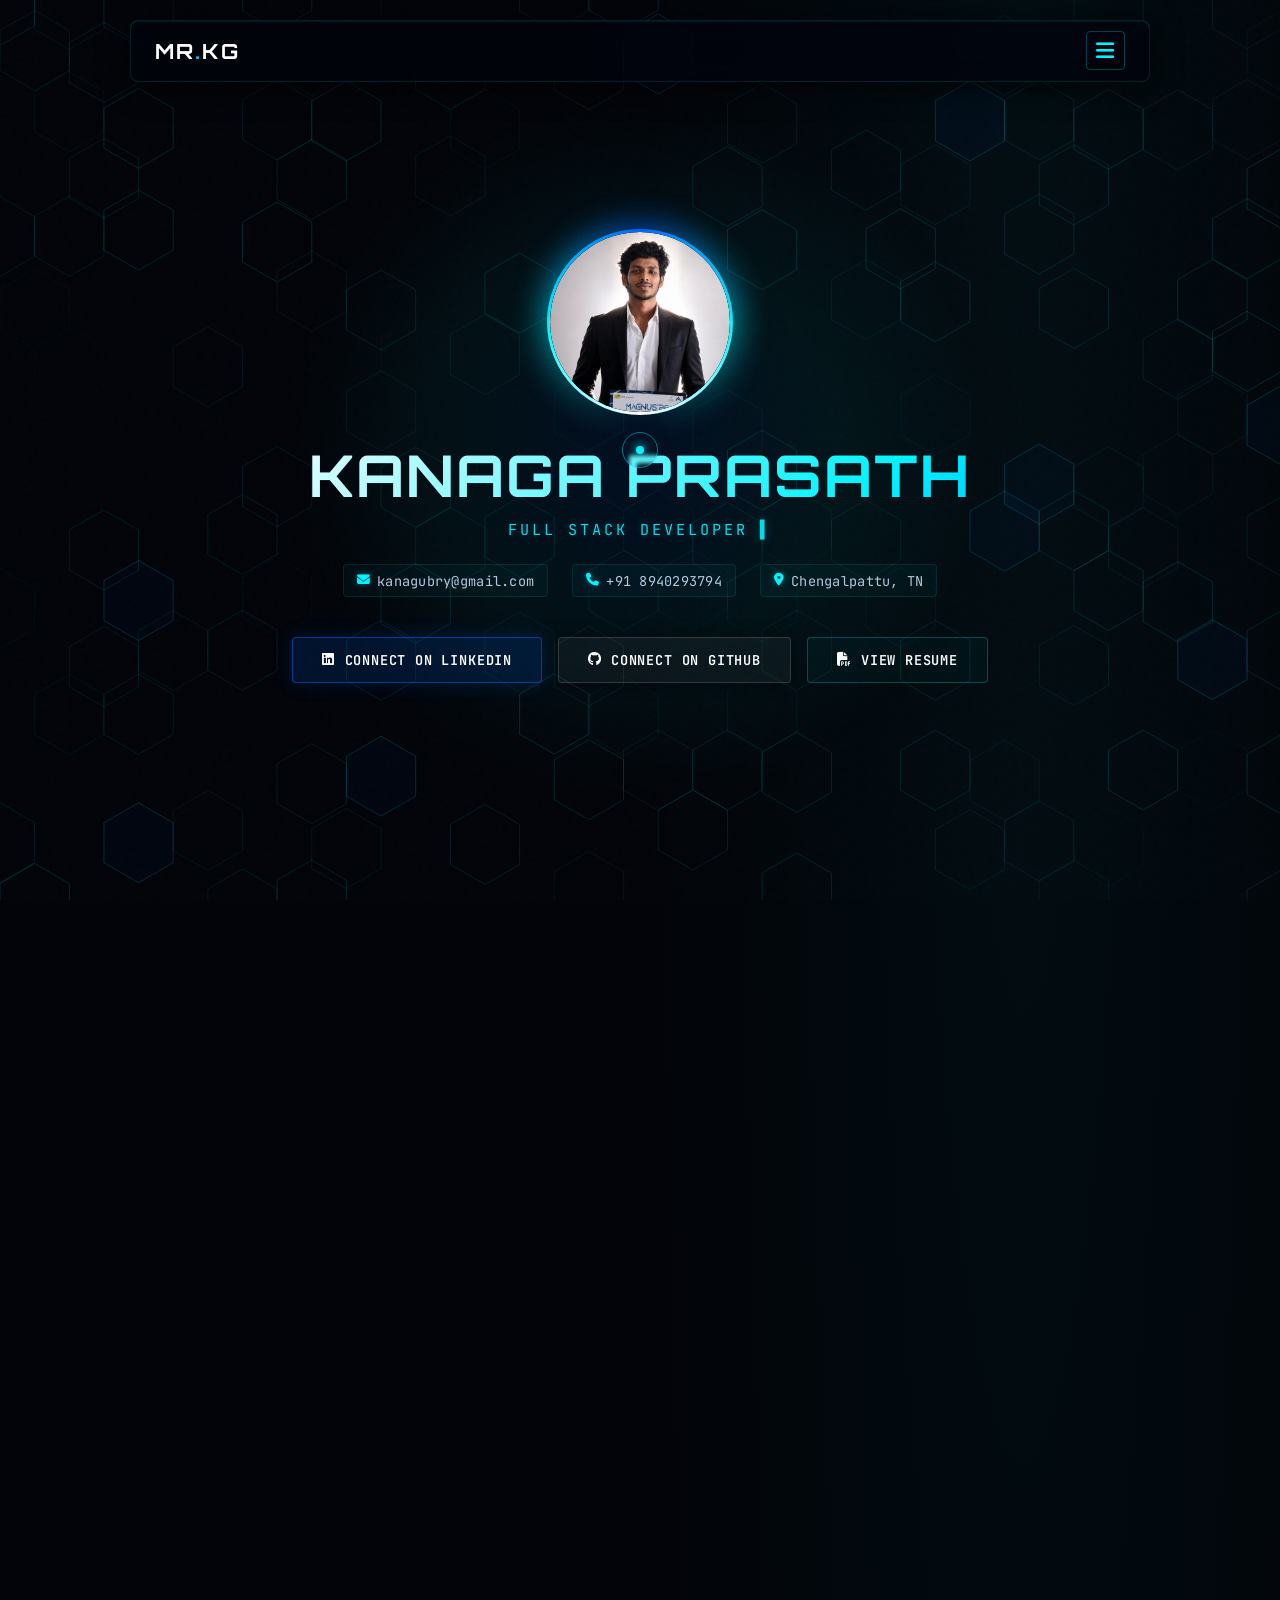
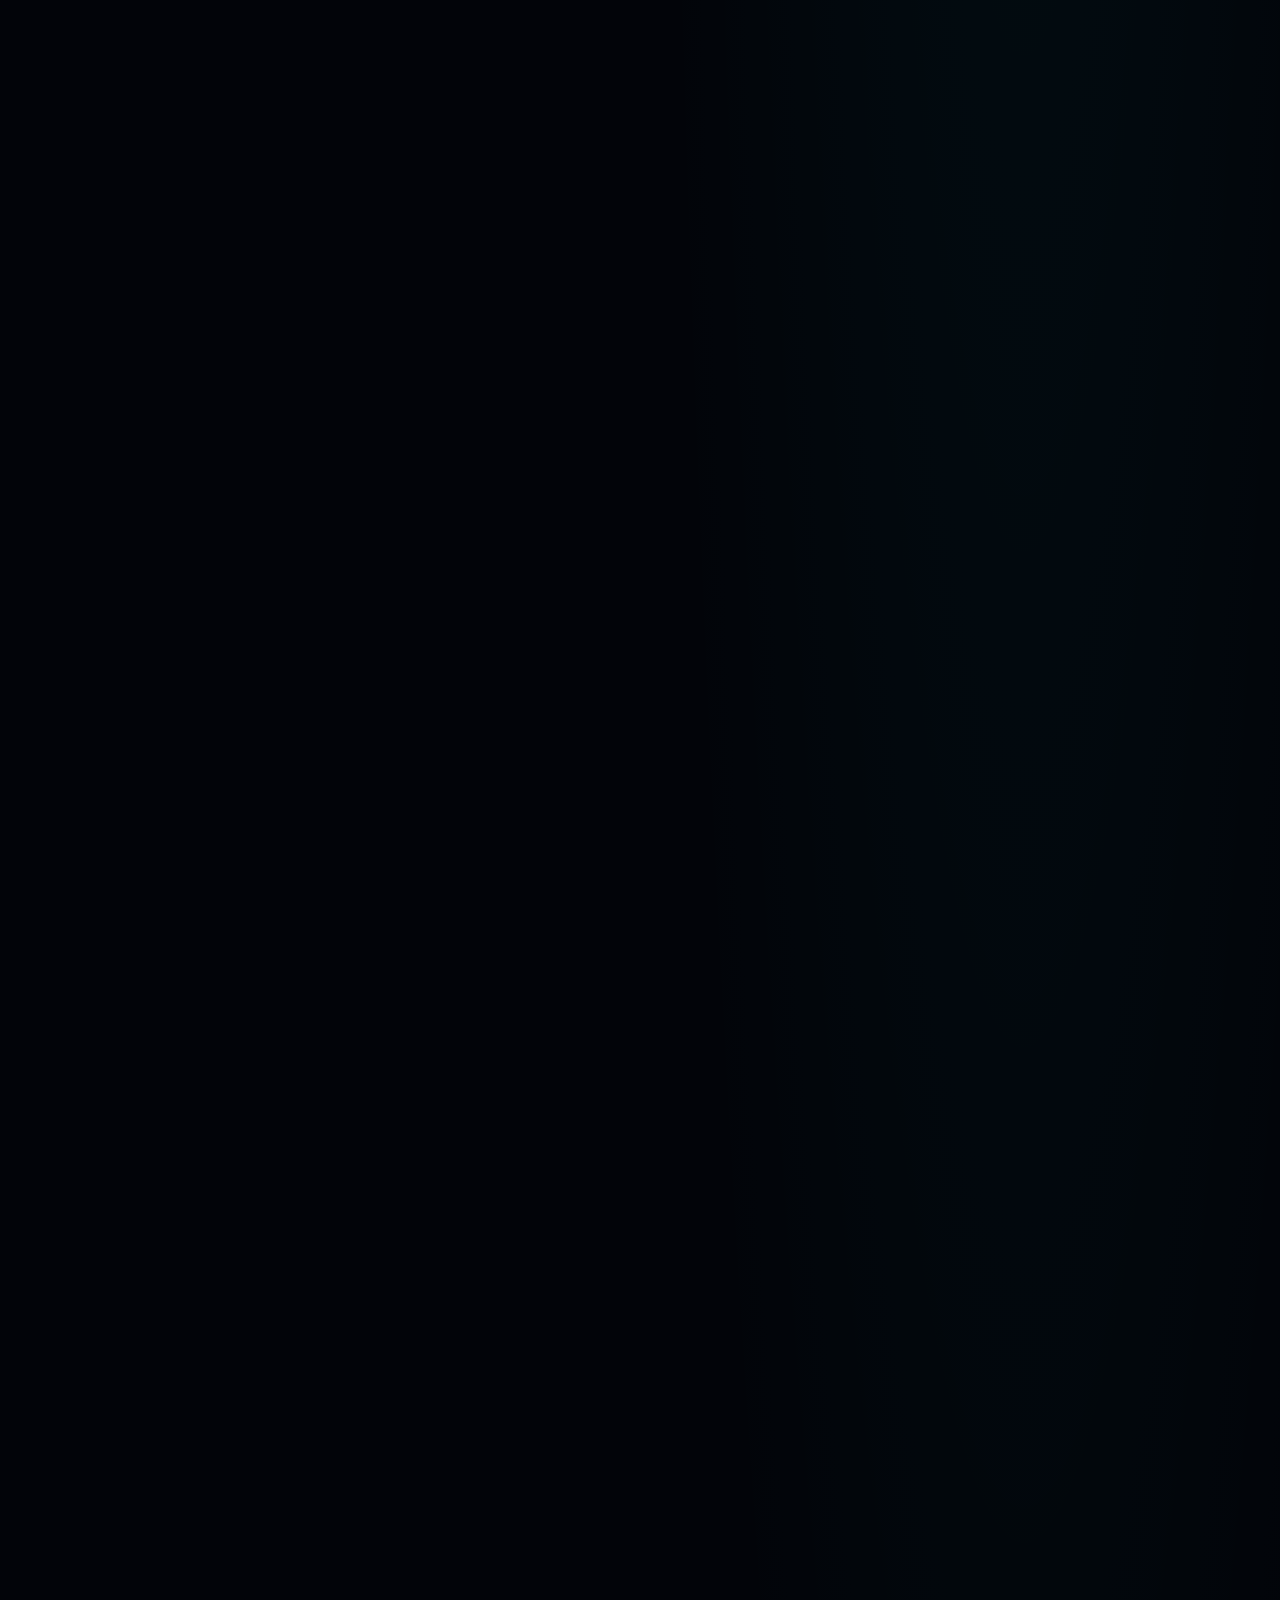
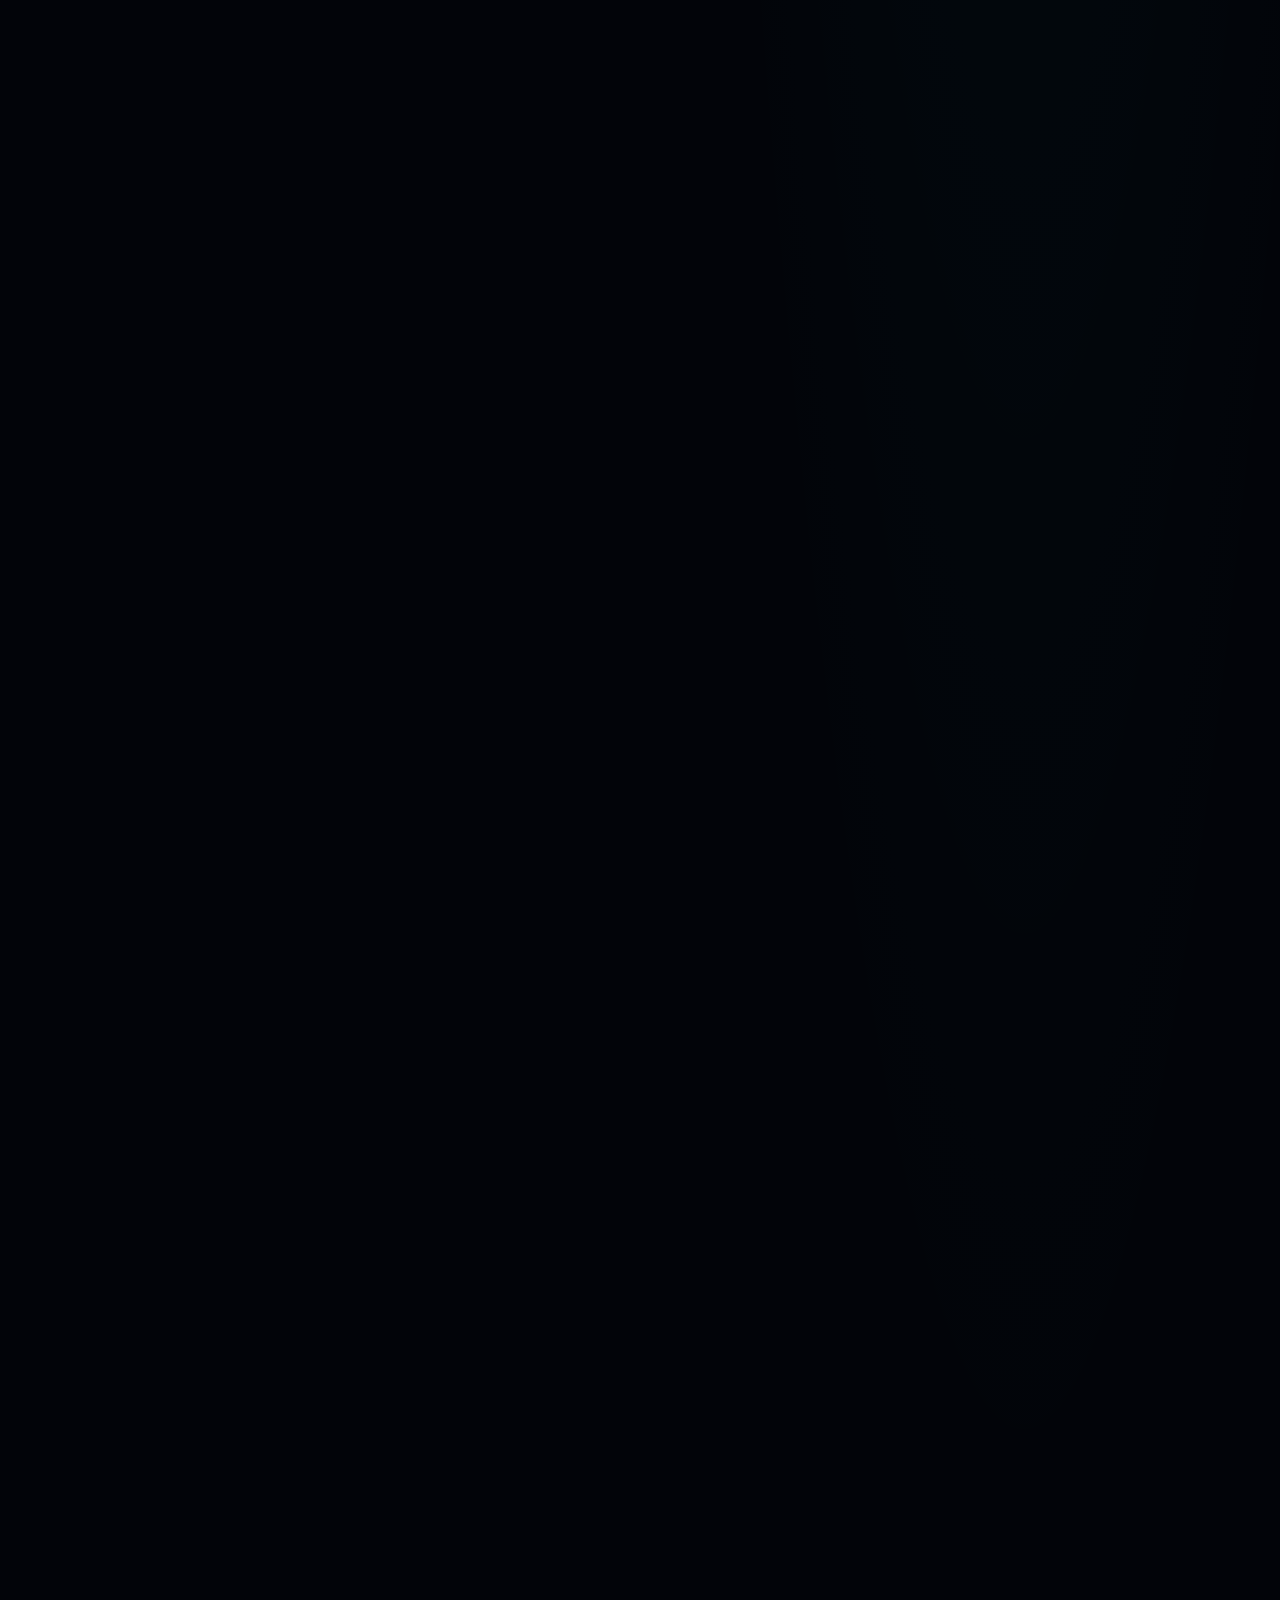
==== index.html @ 348c23c3 "Add files via upload" ====
<!DOCTYPE html>
<html lang="en">
<head>
    <meta charset="UTF-8">
    <meta name="viewport" content="width=device-width, initial-scale=1.0">
     <link rel="icon" type="png" href="IconTTL.png">
    <title>Kanaga Prasath | Full Stack Developer & IoT Engineer</title>
    <meta name="description" content="Portfolio of Kanaga Prasath — Full Stack Developer, IoT Engineer, and AI/ML enthusiast from Tamil Nadu, India. Building bridges between software intelligence and hardware execution.">
    <meta name="theme-color" content="#04050d">

    <!-- Preconnect for speed -->
    <link rel="preconnect" href="https://fonts.googleapis.com">
    <link rel="preconnect" href="https://fonts.gstatic.com" crossorigin>

    <!-- Premium Typography -->
    <link href="https://fonts.googleapis.com/css2?family=Inter:wght@300;400;500;600;700&family=Space+Grotesk:wght@500;600;700&family=JetBrains+Mono:wght@400;500&family=Orbitron:wght@400;500;600;700;800;900&display=swap" rel="stylesheet">

    <!-- FontAwesome Icons -->
    <link rel="stylesheet" href="https://cdnjs.cloudflare.com/ajax/libs/font-awesome/6.4.0/css/all.min.css">

    <!-- Portfolio Styles -->
    <link rel="stylesheet" href="style.css">
</head>
<body>

    <!-- ── PAGE INTRO LOADER ─────────────────────────────────── -->
    <div id="loader">
        <div id="loader-center">
            <svg id="loader-ring-svg" viewBox="0 0 176 176" xmlns="http://www.w3.org/2000/svg">
                <defs>
                    <linearGradient id="ring-grad" x1="0%" y1="0%" x2="100%" y2="100%">
                        <stop offset="0%"   stop-color="#0066ff"/>
                        <stop offset="35%"  stop-color="#00f3ff"/>
                        <stop offset="65%"  stop-color="#00d4ff"/>
                        <stop offset="100%" stop-color="#0047ff"/>
                    </linearGradient>
                </defs>
                <!-- Dim track ring -->
                <circle class="ring-track" cx="88" cy="88" r="80"/>
                <!-- Animated clockwise fill -->
                <circle class="ring-fill"  cx="88" cy="88" r="80"/>
            </svg>
            <div id="loader-img-wrap">
                <img src="hero_portrait.jpeg" alt="Kanaga Prasath">
            </div>
        </div>
    </div>

    <!-- ── CUSTOM CURSOR ─────────────────────────────────────── -->
    <div id="cursor-dot"></div>
    <div id="cursor-ring"></div>

    <!-- ── CURSOR SPOTLIGHT ──────────────────────────────────── -->
    <div id="cursor-spotlight"></div>

    <!-- ── AURORA CANVAS ─────────────────────────────────────── -->
    <canvas id="aurora-canvas"></canvas>

    <!-- ── AMBIENT BACKGROUND ────────────────────────────────── -->
    <div class="bg-mesh">
        <div class="noise-overlay"></div>
    </div>


    <nav class="navbar" id="navbar">
        <div class="navbar-header">
            <div class="nav-brand">Mr<span class="dot">.</span>KG</div>
            <button class="menu-toggle" id="mobile-menu" aria-label="Toggle Menu">
                <i class="fas fa-bars"></i>
            </button>
        </div>
        <ul class="nav-links" id="nav-links">
            <li><a href="#home"      class="tab-btn active"><i class="fas fa-house"></i> Home</a></li>
            <li><a href="#about"     class="tab-btn"><i class="fas fa-user"></i> About</a></li>
            <li><a href="#education" class="tab-btn"><i class="fas fa-graduation-cap"></i> Education</a></li>
            <li><a href="#work"      class="tab-btn"><i class="fas fa-briefcase"></i> Experience</a></li>
            <li><a href="#skills"    class="tab-btn"><i class="fas fa-code"></i> Skills</a></li>
            <li><a href="#projects"  class="tab-btn"><i class="fas fa-rocket"></i> Projects</a></li>
            <li><a href="#publications" class="tab-btn"><i class="fas fa-book-open"></i> Publications</a></li>
            <li><a href="#awards"    class="tab-btn"><i class="fas fa-trophy"></i> Awards</a></li>
            <li><a href="#certifications" class="tab-btn"><i class="fas fa-certificate"></i> Certs</a></li>
            <li><a href="#contact"   class="tab-btn"><i class="fas fa-envelope"></i> Contact</a></li>
        </ul>
    </nav>

    <!-- ── MAIN CONTENT ──────────────────────────────────────── -->
    <main class="container">

        <!-- ────── HOME / HERO ────── -->
        <section id="home" class="scroll-section">
            <div class="hero animate-item">
                <div class="profile-avatar">
                    <div class="dummy-img">
                        <img src="hero_portrait.jpeg" alt="Kanaga Prasath">
                    </div>
                </div>

                <h1 class="gradient-text">Kanaga Prasath</h1>

                <!-- Subtitle gets typing effect via JS -->
                <p class="subtitle">Full Stack Developer</p>

                <div class="contact-info">
                    <a href="mailto:kanagubry@gmail.com">
                        <i class="fas fa-envelope"></i> kanagubry@gmail.com
                    </a>
                    <a href="tel:+918940293794">
                        <i class="fas fa-phone"></i> +91 8940293794
                    </a>
                    <span class="location">
                        <i class="fas fa-map-marker-alt"></i> Chengalpattu, TN
                    </span>
                </div>

                <div class="social-links">
                    <a href="https://www.linkedin.com/in/kanaga-prasath-balakumar/" target="_blank" class="btn primary-btn">
                        <i class="fab fa-linkedin"></i> Connect on LinkedIn
                    </a>
                    <a href="https://github.com/kanaguGaming" target="_blank" class="btn github-btn">
                        <i class="fab fa-github"></i> Connect on GitHub
                    </a>
                    <a href="Kanaga_Prasath_Resume.pdf" target="_blank" class="btn outline-btn">
                        <i class="fas fa-file-pdf"></i> View Resume
                    </a>
                </div>
            </div>
        </section>

        <!-- ────── ABOUT ME ────── -->
        <section id="about" class="scroll-section">
            <div class="section-header animate-item">
                <h2 class="section-title">About Me</h2>
                <div class="line"></div>
            </div>
                       
            <div class="glass-card animate-item">
                <p class="intro-text" style="text-align: left; margin: 0; max-width: 100%;">
                   Passionate developer specializing in Python, Embedded Systems, and AI/ML integrations. I build bridges between software intelligence and hardware execution to create impactful, real-world solutions.
                </p>
                <p class="intro-text" style="text-align: left; margin: 0; max-width: 100%;">
                   Solved 250+ problems on Leetcode and also possessing practical project development and management skills. I am a quick learner and a team player, always eager to take on new challenges and contribute to innovative projects.
                </p>
                <p class="intro-text" style="text-align: left; margin: 0; max-width: 100%;">
                   I am a person good at communication and anchoring, with a strong interest in event management and video editing. I am also an avid biker, exploring new places and cultures on two wheels.
                </p>
            </div>
            <div class="card-stack" style="flex-direction: row; flex-wrap: wrap; justify-content: center; gap: 1rem; margin-bottom: 1.5rem;">
                <div class="glass-card animate-item" style="flex: 1; min-width: 250px; text-align: center; padding: 1.5rem;">
                     <h3 style="justify-content: center;"><i class="fas fa-map-marker-alt"></i> Location</h3>
                     <h4 style="margin-top: 0.5rem;">Chengalpattu, TN</h4>
                </div>
                <div class="glass-card animate-item" style="flex: 1; min-width: 250px; text-align: center; padding: 1.5rem;">
                     <h3 style="justify-content: center;"><i class="fas fa-university"></i> College</h3>
                     <h4 style="margin-top: 0.5rem;">Adhi College of Engineering</h4>
                </div>
                <div class="glass-card animate-item" style="flex: 1; min-width: 250px; text-align: center; padding: 1.5rem;">
                     <h3 style="justify-content: center;"><i class="fas fa-star"></i> Grades</h3>
                     <h4 style="margin-top: 0.5rem; color: var(--c-amber); font-weight: 700;">8.1 CGPA</h4>
                </div>
            </div>
        </section>

        <!-- ────── EDUCATION ────── -->
        <section id="education" class="scroll-section">
            <div class="section-header animate-item">
                <h2 class="section-title">Education</h2>
                <div class="line"></div>
            </div>
            <div class="card-stack">

                <div class="glass-card animate-item">
                    <div class="card-top">
                        <h3><i class="fas fa-university"></i> Bachelor of Engineering — Computer Science</h3>
                        <span class="badge date-badge">Sep 2023 – Apr 2027</span>
                    </div>
                    <h4>Adhi College of Engineering and Technologies, Kancheepuram</h4>
                    <p class="stat"><i class="fas fa-star"></i> CGPA: <span>8.1</span></p>
                </div>

                <div class="glass-card animate-item">
                    <div class="card-top">
                        <h3><i class="fas fa-school"></i> Higher Secondary — Computer Science</h3>
                        <span class="badge date-badge">May 2021 – May 2023</span>
                    </div>
                    <h4>Seventh Day Adventist Mt Hr Sec School, Chengalpattu</h4>
                    <p class="stat"><i class="fas fa-chart-line"></i> Score: <span>76%</span></p>
                </div>

                <div class="glass-card animate-item">
                    <div class="card-top">
                        <h3><i class="fas fa-book"></i> Secondary Schooling — ICSE</h3>
                        <span class="badge date-badge">May 2011 – Apr 2021</span>
                    </div>
                    <h4>Seventh Day Adventist Mt Hr Sec School, Chengalpattu</h4>
                    <p class="stat"><i class="fas fa-chart-line"></i> Score: <span>82%</span></p>
                </div>

            </div>
        </section>

        <!-- ────── WORK EXPERIENCE ────── -->
        <section id="work" class="scroll-section">
            <div class="section-header animate-item">
                <h2 class="section-title">Work Experience</h2>
                <div class="line"></div>
            </div>
            <div class="card-stack">

                 <div class="glass-card animate-item">
                    <div class="card-top">
                        <h3><i class="fas fa-microchip"></i> Data Science Intern</h3>
                        <span class="badge date-badge">Sep 2026</span>
                    </div>
                    <h4>Oasis Infobytes<span class="badge outline-badge">Remote</span></h4>
                    <h4>I am currently working as a Data Science Intern at Oasis Infobytes. Learning and gaining experience on data science and machine learning applications.</h4>
                    <div class="tags">
                        <span class="tag">Data Science</span>
                        <span class="tag">Machine Learning</span>
                        <span class="tag">Data Analysis</span>
                        <span class="tag">Data Visualization</span>
                    </div>
                    
                </div>

                <div class="glass-card animate-item">
                    <div class="card-top">
                        <h3><i class="fas fa-microchip"></i> Robotics and IoT Intern</h3>
                        <span class="badge date-badge">Jun 2026 – Aug 2026</span>
                    </div>
                    <h4>Codec Technologies <span class="badge outline-badge">Remote</span></h4>
                    <h4>Worked as a Robotics and IoT Intern at Codec Technologies. Learning and gaining experience on embedded systems and IoT applications.</h4>
                    <div class="tags">
                        <span class="tag">Embedded System & IoT</span>
                        <span class="tag">Sensor Integration</span>
                        <span class="tag">Actuator Control</span>
                        <span class="tag">IoT Automation</span>
                    </div>
                    
                </div>

                <div class="glass-card animate-item">
                    <div class="card-top">
                        <h3><i class="fas fa-database"></i> Data Science Intern</h3>
                        <span class="badge date-badge">Jun 2026</span>
                    </div>
                    <h4>Thiranex <span class="badge outline-badge">Remote</span></h4>
                    <h4>I completed my internship at Thiranex, where I gained experience in data analysis and visualization.</h4>
                    <div class="tags">
                        <span class="tag">Python</span>
                        <span class="tag">Pandas</span>
                        <span class="tag">MS Excel</span>
                        <span class="tag">Data Visualization</span>
                    </div>

                </div>

                <div class="glass-card animate-item">
                    <div class="card-top">
                        <h3><i class="fas fa-chart-bar"></i> Data Analysis Intern</h3>
                        <span class="badge date-badge">Mar 2026 – Apr 2026</span>
                    </div>
                    <h4>Cognifyz Technologies <span class="badge outline-badge">Remote</span></h4>
                    <h4>I worked on analyzing and visualizing data for various projects at Cognifyz Technologies.</h4>
                    <div class="tags">
                        <span class="tag">Python</span>
                        <span class="tag">Pandas</span>
                        <span class="tag">MS Excel</span>
                        <span class="tag">Data Visualization</span>
                    </div>
                </div>

                <div class="glass-card animate-item">
                    <div class="card-top">
                        <h3><i class="fas fa-bullhorn"></i> Digital Marketing Intern</h3>
                        <span class="badge date-badge">Feb 2026 – Mar 2026</span>
                    </div>
                    <h4>TurnIP <span class="badge outline-badge">Remote</span></h4>
                    <h4>I was responsible for creating and managing email campaigns and developing marketing strategies for various clients.</h4>
                    <div class="tags">
                        <span class="tag">Email Marketing</span>
                        <span class="tag">Marketing Strategies</span>
                        <span class="tag">Social Media Marketing</span>
                        <span class="tag">Content Creation</span>
                    </div>
                </div>

                <div class="glass-card animate-item">
                    <div class="card-top">
                        <h3><i class="fas fa-layer-group"></i> Full Stack Developer Intern</h3>
                        <span class="badge date-badge">Dec 2025 – Jan 2026</span>
                    </div>
                    <h4>Cognifyz Technologies <span class="badge outline-badge">Remote</span></h4>
                    <h4>I worked on developing and maintaining web applications using various technologies and frameworks.</h4>
                    <div class="tags">
                        <span class="tag">UI/UX</span>
                        <span class="tag">Python</span>
                        <span class="tag">FastAPI</span>
                        <span class="tag">MongoDB</span>
                    </div>
                </div>

            </div>
        </section>

        <!-- ────── SKILLS ────── -->
        <section id="skills" class="scroll-section">
            <div class="section-header animate-item">
                <h2 class="section-title">Technical Arsenal</h2>
                <div class="line"></div>
            </div>
            <div class="card-stack">

                <div class="glass-card animate-item">
                    <h3><i class="fas fa-terminal"></i> Programming Languages</h3>
                    <h4>I'm highly proficient in python, HTML, CSS, JavaScript and embedded C, and am also familiar with java and react</h4>
                    <div class="tags">
                        <span class="tag">Python</span>
                        <span class="tag">Embedded C</span>
                        <span class="tag">Java</span>
                        <span class="tag">HTML</span>
                        <span class="tag">CSS</span>
                        <span class="tag">JS</span>
                    </div>
                </div>
                <div class="glass-card animate-item">
                    <h3><i class="fas fa-brain"></i> Development &amp; AI</h3>
                    <h4>I have experience in web development, data analysis, and AI/ML integration. I am proficient in using frameworks like Flask and FastAPI for backend development, and I have hands-on experience with machine learning libraries and tools.</h4>
                    <div class="tags">
                        <span class="tag">Flask</span>
                        <span class="tag">FastAPI</span>
                        <span class="tag">Pandas</span>
                        <span class="tag">Streamlit</span>
                        <span class="tag">OpenCV</span>
                        <span class="tag">CNN</span>
                        <span class="tag">NLP</span>
                        <span class="tag">LLM</span>
                        <span class="tag">RAG</span>
                        <span class="tag">Google app Script</span>
                        <span class="tag">Google sheet api</span>
                        <span class="tag">MS Excel</span>
                        <span class="tag">MS Power point</span>
                        <span class="tag">MS Word</span>
                    </div>
                </div>
                <div class="glass-card animate-item">
                    <h3><i class="fas fa-terminal"></i> Database</h3>
                    <h4>I'm having hands-on experience by working with Mysql, MongoDB and Firebase on my real time projects.</h4>
                    <div class="tags">
                        <span class="tag">My SQL</span>
                        <span class="tag">MongoDB</span>
                        <span class="tag">Firebase</span>
                    </div>
                </div>
                <div class="glass-card animate-item">
                    <h3><i class="fas fa-terminal"></i> Development Tools</h3>
                    <h4>I'm having hands-on experience in development tools like VS Code, Git, Github and Canva</h4>
                    <div class="tags">
                        <span class="tag">VS Code</span>
                        <span class="tag">Git</span>
                        <span class="tag">Github</span>
                        <span class="tag">canva</span>
                    </div>
                </div>
                <div class="glass-card animate-item">
                    <h3><i class="fas fa-microchip"></i> IoT &amp; Hardware</h3>
                    <h4>I have experience with IoT development and hardware integration, including working with microcontrollers and sensors. I'm a passionate IoT enthusiast.</h4>
                    <div class="tags">
                        <span class="tag">Arduino IDE</span>
                        <span class="tag">KiCAD Designer</span>
                        <span class="tag">Fusion 360 Designer</span>
                        <span class="tag">Unity Hub</span>
                        <span class="tag">ESP32</span>
                        <span class="tag">ESP8266</span>
                        <span class="tag">Arduino UNO R3/R4</span>
                        <span class="tag">Protues</span>
                        
                    </div>
                </div>

                <div class="glass-card animate-item">
                    <h3><i class="fas fa-users"></i> Soft &amp; Other Skills</h3>
                    <h4>I possess strong communication and anchoring skills, along with experience in event management, video editing and Biking.</h4>
                    <div class="tags">
                        <span class="tag">Seminars</span>
                        <span class="tag">Event Anchoring</span>
                        <span class="tag">Video Editing</span>
                        <span class="tag">Photo Editing</span>
                        <span class="tag">Logo Designing</span>
                        <span class="tag">Political Speaker</span>
                        <span class="tag">Bike Tourer</span>
                        <span class="tag">Cinematography & Script writting</span>
                        <span class="tag">Acting</span>
                    </div>
                </div>

            </div>
        </section>

        <!-- ────── PROJECTS ────── -->
        <section id="projects" class="scroll-section">
            <div class="section-header animate-item">
                <h2 class="section-title">Featured Projects</h2>
                <div class="line"></div>
            </div>

            <!-- Project Category Filter Tabs -->
            <div class="project-filter-bar animate-item">
                <button class="filter-btn active" data-filter="all">
                    <i class="fas fa-layer-group"></i> All Projects <span class="filter-count">14</span>
                </button>
                <button class="filter-btn" data-filter="competition">
                    <i class="fas fa-trophy"></i> Competitions <span class="filter-count">8</span>
                </button>
                <button class="filter-btn" data-filter="client">
                    <i class="fas fa-briefcase"></i> Client Work <span class="filter-count">6</span>
                </button>
            </div>

            <div class="card-stack">

                <!-- Project 1 – GreenPal -->
                <div class="glass-card project-card animate-item" data-category="competition">
                    <div class="project-banner">
                        <div class="project-badge-pill badge-competition">
                            <i class="fas fa-trophy"></i> Competition
                        </div>
                        <div class="dummy-img-wide">
                            <img src="proj/Greenpal.jpeg" alt="GreenPal — IoT Plant Monitoring System" loading="lazy" decoding="async">
                        </div>
                    </div>
                    <div class="project-body">
                        <h3>GreenPal</h3>
                        <p>A concept where plants aren't just monitored, but <em>understood</em>. Built to bridge nature and tech seamlessly using IoT sensors and AI classification.</p>
                        <div class="tags">
                            <span class="tag">FastAPI</span>
                            <span class="tag">ESP32</span>
                            <span class="tag">Firebase</span>
                        </div>
                        <a href="https://www.linkedin.com/posts/kanaga-prasath-balakumar_hackathon-iot-innovation-activity-7450897020799827968-Ny3B?utm_source=share&utm_medium=member_desktop&rcm=ACoAAEyqPesBe-rSIZu2cdNMoSCTbtiQT8eenOs" target="_blank" class="action-link">
                            View Project <i class="fas fa-arrow-right"></i>
                        </a>
                    </div>
                </div>

                <!-- Project 2 – Evaluate.ME -->
                <div class="glass-card project-card animate-item" data-category="competition">
                    <div class="project-banner">
                        <div class="project-badge-pill badge-competition">
                            <i class="fas fa-trophy"></i> Competition
                        </div>
                        <div class="dummy-img-wide">
                            <img src="proj/evaluate.png" alt="Evaluate.ME — Career Architecture Platform" loading="lazy" decoding="async">
                        </div>
                    </div>
                    <div class="project-body">
                        <h3>Evaluate.ME</h3>
                        <p>A career architecture platform designed to bridge the gap between where you are and where you want to be using hyper-personalized AI guidance.</p>
                        <div class="tags">
                            <span class="tag">Pandas</span>
                            <span class="tag">LLM / RAG</span>
                            <span class="tag">Random Forest</span>
                        </div>
                        <a href="https://www.linkedin.com/posts/kanaga-prasath-balakumar_innoverse26-hackathonlife-24hourchallenge-activity-7433458453265756160-CZMy?utm_source=share&utm_medium=member_desktop&rcm=ACoAAEyqPesBe-rSIZu2cdNMoSCTbtiQT8eenOs" target="_blank" class="action-link">
                            View Project <i class="fas fa-arrow-right"></i>
                        </a>
                    </div>
                </div>

                <!-- Project 3 – Sidekick AI -->
                <div class="glass-card project-card animate-item" data-category="competition">
                    <div class="project-banner">
                        <div class="project-badge-pill badge-competition">
                            <i class="fas fa-trophy"></i> Competition
                        </div>
                        <div class="dummy-img-wide">
                            <img src="proj/sideKickAI.png" alt="Sidekick AI — VS Code Teaching Assistant" loading="lazy" decoding="async">
                        </div>
                    </div>
                    <div class="project-body">
                        <h3>Sidekick AI</h3>
                        <p>An LLM-powered VS Code extension that acts as a 24/7 virtual Socratic Teaching Assistant for programming labs — guiding, not giving away answers.</p>
                        <div class="tags">
                            <span class="tag">Flask</span>
                            <span class="tag">LLM / RAG</span>
                            <span class="tag">VS Code API</span>
                        </div>
                        <a href="https://github.com/kanaguGaming/Side-Kick-AI" target="_blank" class="action-link">
                            Source Code <i class="fas fa-arrow-right"></i>
                        </a>
                    </div>
                </div>

                <!-- Project 4 – OriHome -->
                <div class="glass-card project-card animate-item" data-category="competition">
                    <div class="project-banner">
                        <div class="project-badge-pill badge-competition">
                            <i class="fas fa-trophy"></i> Competition
                        </div>
                        <div class="dummy-img-wide">
                            <img src="proj/Orihome.jpeg" alt="OriHome — Cloud Smart Home Automation" loading="lazy" decoding="async">
                        </div>
                    </div>
                    <div class="project-body">
                        <h3>OriHome</h3>
                        <p>End-to-end cloud-based smart home solution bridging the gap between traditional appliances and remote connectivity via IoT and Flask APIs.</p>
                        <div class="tags">
                            <span class="tag">Flask</span>
                            <span class="tag">Arduino UNO R4</span>
                            <span class="tag">ThingSpeak</span>
                        </div>
                        <a href="https://github.com/kanaguGaming/OriHome-V1" target="_blank" class="action-link">
                            Source Code <i class="fas fa-arrow-right"></i>
                        </a>
                    </div>
                </div>

                <!-- Project 5 – ExamSeat Pro -->
                <div class="glass-card project-card animate-item" data-category="client">
                    <div class="project-banner">
                        <div class="project-badge-pill badge-client">
                            <i class="fas fa-briefcase"></i> Client Work
                        </div>
                        <div class="dummy-img-wide">
                            <img src="proj/ExamSeat.jpeg" alt="ExamSeat Pro — Automated Exam Hall Seating" loading="lazy" decoding="async">
                        </div>
                    </div>
                    <div class="project-body">
                        <h3>ExamSeat Pro</h3>
                        <p>Independently developed and deployed an automated exam hall seating arrangement system for my college's Examination Cell. A standalone Windows .exe actively used by the administration.</p>
                        <div class="tags">
                            <span class="tag">Python Pandas</span>
                            <span class="tag">EXE Wrapping</span>
                            <span class="tag">Custom Logic</span>
                        </div>
                        <a href="https://github.com/kanaguGaming/ESP-Students-login" target="_blank" class="action-link">
                            Source Code <i class="fas fa-arrow-right"></i>
                        </a>
                    </div>
                </div>

                <!-- Project 6 – DraLan -->
                <div class="glass-card project-card animate-item" data-category="competition">
                    <div class="project-banner">
                        <div class="project-badge-pill badge-competition">
                            <i class="fas fa-trophy"></i> Competition
                        </div>
                        <div class="dummy-img-wide">
                            <img src="proj/pro6.jpeg" alt="DraLan — NRI Children Platform" loading="lazy" decoding="async">
                        </div>
                    </div>
                    <div class="project-body">
                        <h3>DraLan</h3>
                        <p>A web-based platform addressing unique cultural and administrative challenges faced by NRI children. High-performance FastAPI backend paired with a responsive HTML frontend with voice capabilities.</p>
                        <div class="tags">
                            <span class="tag">Python Flask</span>
                            <span class="tag">LLM / RAG</span>
                            <span class="tag">NLP</span>
                            <span class="tag">Voice Recognition</span>
                            <span class="tag">Voice Synthesis</span>
                        </div>
                        <a href="https://github.com/kanaguGaming/DraLan-Team-Orion" target="_blank" class="action-link">
                            Source Code <i class="fas fa-arrow-right"></i>
                        </a>
                    </div>
                </div>

                <!-- Project 7 – Urbanite -->
                <div class="glass-card project-card animate-item" data-category="competition">
                    <div class="project-banner">
                        <div class="project-badge-pill badge-competition">
                            <i class="fas fa-trophy"></i> Competition
                        </div>
                        <div class="dummy-img-wide">
                            <img src="proj/pro7.jpeg" alt="Urbanite — Civic Issue Reporting Platform" loading="lazy" decoding="async">
                        </div>
                    </div>
                    <div class="project-body">
                        <h3>Urbanite</h3>
                        <p>A crowd-sourced civic issue reporting platform where the public uploads problems with location, image, and description. A CNN-based AI model auto-classifies issues and routes them to the relevant government department.</p>
                        <div class="tags">
                            <span class="tag">Pandas</span>
                            <span class="tag">CNN</span>
                            <span class="tag">Google Maps API</span>
                            <span class="tag">FastAPI</span>
                        </div>
                        <a href="https://www.linkedin.com/posts/kanaga-prasath-balakumar_hackathonexperience-hackathon-hackathon-activity-7423020024438767616-T5H7?utm_source=share&utm_medium=member_desktop&rcm=ACoAAEyqPesBe-rSIZu2cdNMoSCTbtiQT8eenOs" target="_blank" class="action-link">
                            View Project <i class="fas fa-arrow-right"></i>
                        </a>
                    </div>
                </div>

                <!-- Project 8 – NCO Semantic Search -->
                <div class="glass-card project-card animate-item" data-category="competition">
                    <div class="project-banner">
                        <div class="project-badge-pill badge-competition">
                            <i class="fas fa-trophy"></i> Competition
                        </div>
                        <div class="dummy-img-wide">
                            <img src="proj/pro8.png" alt="NCO Semantic Search System" loading="lazy" decoding="async">
                        </div>
                    </div>
                    <div class="project-body">
                        <h3>NCO Semantic Search System</h3>
                        <p>A semantic search-based National Classification of Occupation survey system. Custom-trained BERT model understands NCO-listed occupations to help survey enumerators accurately classify data.</p>
                        <div class="tags">
                            <span class="tag">BERT</span>
                            <span class="tag">mBERT</span>
                            <span class="tag">Semantic Search</span>
                            <span class="tag">NLP</span>
                        </div>
                        <a href="https://github.com/kanaguGaming/nco-semantic-search" target="_blank" class="action-link">
                            Source Code <i class="fas fa-arrow-right"></i>
                        </a>
                    </div>
                </div>

                <!-- Project 9 – E.C.H.O. v2 -->
                <div class="glass-card project-card animate-item" data-category="competition">
                    <div class="project-banner">
                        <div class="project-badge-pill badge-competition">
                            <i class="fas fa-trophy"></i> Competition
                        </div>
                        <div class="dummy-img-wide">
                            <img src="proj/echo.png" alt="E.C.H.O. v2 — Emergency Crash Detection System" loading="lazy" decoding="async">
                        </div>
                    </div>
                    <div class="project-body">
                        <h3>E.C.H.O. v2</h3>
                        <p>An advanced emergency crash detection system showcasing robust ESP32 and cellular module integrations for real-time accident reporting and tracking.</p>
                        <div class="tags">
                            <span class="tag">ESP32</span>
                            <span class="tag">Cellular Module</span>
                            <span class="tag">Hardware Integration</span>
                        </div>
                        <a href="https://github.com/kanaguGaming/Echo-V0.1" class="action-link">
                            Source Code <i class="fas fa-arrow-right"></i>
                        </a>
                    </div>
                </div>

                <!-- Project 10 - Adhi Nav -->
                <div class="glass-card project-card animate-item" data-category="client">
                    <div class="project-banner">
                        <div class="project-badge-pill badge-client">
                            <i class="fas fa-briefcase"></i> Client Work
                        </div>
                        <div class="dummy-img-wide">
                            <img src="proj/adhinav.png" alt="Adhi Nav - College navigation System" loading="lazy" decoding="async">
                        </div>
                    </div>
                    <div class="project-body">
                        <h3>Adhi Nav</h3>
                        <p>A simple yet powerful idea of navigating external studets and distingueshed persons in college campus with 3d freedom and without GPS constrains.</p>
                        <div class="tags">
                            <span class="tag">QRcode generation</span>
                            <span class="tag">Java Scipt HTML CSS</span>
                            <span class="tag">Groq API</span>
                        </div>
                        <a href="https://github.com/kanaguGaming/Adhi-Nav" target="_blank" class="action-link">
                            Source Code <i class="fas fa-arrow-right"></i>
                        </a>
                        <a href="https://cebroid-adhi-nav.vercel.app/" target="_blank" class="action-link">
                            Website <i class="fas fa-arrow-right"></i>
                        </a>
                    </div>
                </div>

                <!-- Project 11 - Cebroid page -->
                <div class="glass-card project-card animate-item" data-category="client">
                    <div class="project-banner">
                        <div class="project-badge-pill badge-client">
                            <i class="fas fa-briefcase"></i> Client Work
                        </div>
                        <div class="dummy-img-wide">
                            <img src="proj/cebroid.png" alt="Cebroid 2k26 - Evenr registration page, currectly serves as a memory capsule." loading="lazy" decoding="async">
                        </div>
                    </div>
                    <div class="project-body">
                        <h3>Cebroid 2k26</h3>
                        <p>A spectacual registration page with full details and contacts of the respective coordinators of the events and now serves as a memory capsule of the event with winners and coordinatros details.</p>
                        <div class="tags">
                            <span class="tag">Automatic mail generation</span>
                            <span class="tag">Automatic generation of entry token with QR</span>
                            <span class="tag">HTML CSS JS App script and google sheets</span>
                        </div>
                        <a href="https://github.com/kanaguGaming/Cebroid-2k26-Imperio-CSE" target="_blank" class="action-link">
                            Source Code <i class="fas fa-arrow-right"></i>
                        </a>
                        <a href="https://cebroid-2k26-imperio-cse.vercel.app/" target="_blank" class="action-link">
                            Website <i class="fas fa-arrow-right"></i>
                        </a>
                    </div>
                </div>

                <!-- Project 12 - Time table Pro -->
                <div class="glass-card project-card animate-item" data-category="client">
                    <div class="project-banner">
                        <div class="project-badge-pill badge-client">
                            <i class="fas fa-briefcase"></i> Client Work
                        </div>
                        <div class="dummy-img-wide">
                            <img src="proj/Time table Pro.png" alt="Time table pro - automated timetable generator" loading="lazy" decoding="async">
                        </div>
                    </div>
                    <div class="project-body">
                        <h3>Time table Pro</h3>
                        <p>Automated timetable generation system for colleges and universities with smart faculty slot management and clash detection with full manual overrides and customization features.</p>
                        <div class="tags">
                            <span class="tag">Python Fast API</span>
                            <span class="tag">ML / Optimization Algorithms</span>
                            <span class="tag">Google Calendar Sync</span>
                        </div>
                        <a href="https://github.com/kanaguGaming/Time-Table-manager-for-ACET.git" target="_blank" class="action-link">
                            Source Code <i class="fas fa-arrow-right"></i>
                        </a>
                    </div>
                </div>

                <!-- Project 13 - AttendTraX -->
                <div class="glass-card project-card animate-item" data-category="client">
                    <div class="project-banner">
                        <div class="project-badge-pill badge-client">
                            <i class="fas fa-briefcase"></i> Client Work
                        </div>
                        <div class="dummy-img-wide">
                            <img src="proj/attendtrax.png" alt="AttendTraX - Automated attendance marking and tracking system" loading="lazy" decoding="async">
                        </div>
                    </div>
                    <div class="project-body">
                        <h3>AttendTraX</h3>
                        <p>Automated attendance Marking and tracking system for colleges and universities with faculty login and full manual overrides features in easy to use Android app.</p>
                        <div class="tags">
                            <span class="tag">Python Fast API</span>
                            <span class="tag">Google sheets</span>
                            <span class="tag">Cloud API pipelines</span>
                        </div>
                        <a href="https://github.com/kanaguGaming/AttendTraX.git" target="_blank" class="action-link">
                            Source Code <i class="fas fa-arrow-right"></i>
                        </a>
                    </div>
                </div>

                <!-- Project 14 - DK Productions -->
                <div class="glass-card project-card animate-item" data-category="client">
                    <div class="project-banner">
                        <div class="project-badge-pill badge-client">
                            <i class="fas fa-briefcase"></i> Client Work
                        </div>
                        <div class="dummy-img-wide">
                            <img src="proj/dkprod.png" alt="DK Productions - Film & Media Production Showcase" loading="lazy" decoding="async">
                        </div>
                    </div>
                    <div class="project-body">
                        <h3>DK Productions</h3>
                        <p>A portfolio website for a production house</p>
                        <div class="tags">
                            <span class="tag">HTML CSS JS</span>
                            <span class="tag">Film Industry</span>
                            <span class="tag">Website Client</span>
                        </div>
                        
                        <a href="https://github.com/kanaguGaming/dk-productions" target="_blank" class="action-link">
                            Source Code <i class="fas fa-arrow-right"></i>
                        </a>
                        <a href="https://dkproductions-chennai.vercel.app/" target="_blank" class="action-link">
                            Website <i class="fas fa-arrow-right"></i>
                        </a>
                    </div>
                </div>

            </div>
        </section>

        <!-- ────── RESEARCH & PUBLICATIONS ────── -->
        <section id="publications" class="scroll-section">
            <div class="section-header animate-item">
                <h2 class="section-title">Research &amp; Publications</h2>
                <div class="line"></div>
            </div>
            <div class="card-stack">

                <!-- Card 1 -->
                <div class="glass-card animate-item">
                    <div class="card-top">
                        <h3><i class="fas fa-book"></i> Overview of AI Algorithms and Data Science Techniques Relevant to Education</h3>
                        <span class="badge date-badge">Published: Jan 2026</span>
                    </div>
                    <h4>In Trasforming education with data science in the AI era</h4>
                    <p class="award-desc" style="margin-bottom: 0.5rem;"><strong>Authors:</strong> Athyul Thomas, Dr Ramya R, Kanaga Prasath B.</p>
                    <p class="award-desc"><strong>Description:</strong> This chapter provides an overview of AI algorithms and data science techniques relevant to education. We discussed how these techniques are being used to enhance teaching and learning, as well as the ethical considerations that need to be taken into account when using AI in education.</p>
                    <a href="https://www.igi-global.com/chapter/overview-of-ai-algorithms-and-data-science-techniques-relevant-to-education/389373" target="_blank" class="action-link" style="margin-top: 1rem;">
                        VIEW CHAPTER <i class="fas fa-external-link-alt"></i>
                    </a>
                </div>

                <!-- Card 2 -->
                <div class="glass-card animate-item">
                    <div class="card-top">
                        <h3><i class="fas fa-file-alt"></i> Automated Occupational Classification Systems utilizing Custom BERT Models</h3>
                        <span class="badge date-badge">Presented: March 2026</span>
                    </div>
                    <h4>5th International Conference on Advances in Science, Engineering and Technology (ICASET), Chennai</h4>
                    <p class="award-desc" style="margin-bottom: 0.5rem;"><strong>Authors:</strong> Kanaga Prasath B., Dr Ramya R</p>
                    <p class="award-desc"><strong>Description:</strong> Explored and defended the use of fine-tuned BERT architectures for occupational classification systems. </p>
                    <a target="_blank" class="action-link" style="margin-top: 1rem;">
                        Under Review </i>
                    </a>
                </div>
                
                <div class="glass-card animate-item">
                    <div class="card-top">
                        <h3><i class="fas fa-file-alt"></i> Sidekick AI: A RAG-Based Virtual Teaching Assistant for Computer Science Laboratories</h3>
                        <span class="badge date-badge">Presented: April 2026</span>
                    </div>
                    <h4>IEEE Madras Section, Chennai</h4>
                    <p class="award-desc" style="margin-bottom: 0.5rem;"><strong>Authors:</strong> Kanaga Prasath B.</p>
                    <p class="award-desc"><strong>Description:</strong>Leveraging RAG to transform CS labs into interactive learning hubs. </p>
                    <a target="_blank" class="action-link" style="margin-top: 1rem;">
                        Under Review </i>
                    </a>
                </div>

                <div class="glass-card animate-item">
                    <div class="card-top">
                        <h3><i class="fas fa-file-alt"></i> Tech Assisted Floral Companion: Can we give emotions and expressions for plants?</h3>
                        <span class="badge date-badge">Presented: August 2026</span>
                    </div>
                    <h4>5th IEEE Delhi Section Conference (IEEE DELCON 2026), New Delhi</h4>
                    <p class="award-desc" style="margin-bottom: 0.5rem;"><strong>Authors:</strong> Kanaga Prasath B., Dr Antony Sudha K</p>
                    <p class="award-desc"><strong>Description:</strong>A concept where plants aren't just monitored, but understood. Built to bridge nature and tech seamlessly using IoT sensors and AI classification.</p>
                    <a target="_blank" class="action-link" style="margin-top: 1rem;">
                        Under Review </i>
                    </a>
                </div>
            </div>
        </section>

        <!-- ────── AWARDS & HONORS ────── -->
        <section id="awards" class="scroll-section">
            <div class="section-header animate-item">
                <h2 class="section-title">Awards &amp; Honors</h2>
                <div class="line"></div>
            </div>
            <div class="card-stack">

                <!-- Award 1 -->
                <div class="glass-card project-card animate-item">
                    <div class="project-banner">
                        <div class="dummy-img-wide">
                            <img src="award/awa3.jpeg" alt="Innovesta 26 Expo Winner" loading="lazy" decoding="async">
                        </div>
                    </div>
                    <div class="project-body">
                        <div class="card-top">
                            <h3><i class="fas fa-trophy"></i> Winners - Innovesta 26 Expo</h3>
                            <span class="badge date-badge">Feb 2026</span>
                        </div>
                        <h4>Adhi College Of Engineering &amp; Technology</h4>
                        <p class="award-desc"><i class="fas fa-award"></i> Awarded for "Cloud Based Smart Home Automation" Project.</p>
                    </div>
                </div>

                <!-- Award 2 -->
                <div class="glass-card project-card animate-item">
                    <div class="project-banner">
                        <div class="dummy-img-wide">
                            <img src="award/awa2.jpeg" alt="National Level IoT Hackathon Runner Up" loading="lazy" decoding="async">
                        </div>
                    </div>
                    <div class="project-body">
                        <div class="card-top">
                            <h3><i class="fas fa-trophy"></i> Winners — National Level IoT Hackathon</h3>
                            <span class="badge date-badge">Feb 2026</span>
                        </div>
                        <h4>SRM Institute of Science &amp; Technology</h4>
                        <p class="award-desc"><i class="fas fa-award"></i> Awarded for creating the best ground rover using ESP8266.</p>
                    </div>
                </div>

                <!-- Award 3 -->
                <div class="glass-card project-card animate-item">
                    <div class="project-banner">
                        <div class="dummy-img-wide">
                            <img src="award/awa1.jpeg" alt="IoT Division Winners Special Mention" loading="lazy" decoding="async">
                        </div>
                    </div>
                    <div class="project-body">
                        <div class="card-top">
                            <h3><i class="fas fa-star"></i>Winners — HacktriX 24H Live hackathon</h3>
                            <span class="badge date-badge">May 2026</span>
                        </div>
                        <h4>Sairam Institute of Engineering &amp; Technology</h4>
                        <p class="award-desc"><i class="fas fa-award"></i> Awarded for the "GreenPal" IoT project.</p>
                    </div>
                </div>

                <!-- Award 4 -->
                <div class="glass-card project-card animate-item">
                    <div class="project-banner">
                        <div class="dummy-img-wide">
                            <img src="award/awa4.jpeg" alt="Rapid Fire & Technical Quiz Winner" loading="lazy" decoding="async">
                        </div>
                    </div>
                    <div class="project-body">
                        <div class="card-top">
                            <h3><i class="fas fa-bolt"></i> Rapid Fire &amp; Technical Quiz Winner</h3>
                            <span class="badge date-badge">Feb 2026</span>
                        </div>
                        <h4>Chennai Institute of Technology, Chennai</h4>
                        <p class="award-desc"><i class="fas fa-award"></i> Solo winner of a highly competitive technical quiz event.</p>
                    </div>
                </div>

                <!-- Award 5 -->
                <div class="glass-card project-card animate-item">
                    <div class="project-banner">
                        <div class="dummy-img-wide">
                            <img src="award/awa5.jpeg" alt="Technical Quiz Second Runners" loading="lazy" decoding="async">
                        </div>
                    </div>
                    <div class="project-body">
                        <div class="card-top">
                            <h3><i class="fas fa-medal"></i> Technical Quiz — Second Runners</h3>
                            <span class="badge date-badge">Mar 2026</span>
                        </div>
                        <h4>VELS University</h4>
                        <p class="award-desc"><i class="fas fa-award"></i> Team winners of a competitive technical event.</p>
                    </div>
                </div>

                <!-- Award 6 -->
                 <div class="glass-card project-card animate-item">
                    <div class="project-banner">
                        <div class="dummy-img-wide">
                            <img src="award/awa6.jpg" alt="Best Performer Awrard" loading="lazy" decoding="async">
                        </div>
                    </div>
                    <div class="project-body">
                        <div class="card-top">
                            <h3><i class="fas fa-medal"></i> Workshop Hackathon - Best Performer Award</h3>
                            <span class="badge date-badge">Sep 2026</span>
                        </div>
                        <h4>SRM University</h4>
                        <p class="award-desc"><i class="fas fa-award"></i>Solo best performer at 3 Day Workshop at SRMIST Katangulathur.</p>
                    </div>
                </div>

                <!-- Award 7 -->
                 <div class="glass-card project-card animate-item">
                    <div class="project-banner">
                        <div class="dummy-img-wide">
                            <img src="award/awa7.jpg" alt="Special Recognition – Symposium Event Leadership and Contribution" loading="lazy" decoding="async">
                        </div>
                    </div>
                    <div class="project-body">
                        <div class="card-top">
                            <h3><i class="fas fa-medal"></i>Cebroid 2k26 - Chief Coordinator Honor</h3>
                            <span class="badge date-badge">Sep 2026</span>
                        </div>
                        <h4>Imperio CSE - ACET</h4>
                        <p class="award-desc"><i class="fas fa-award"></i>As a mark of recognition and trust, I was honored with the opportunity to light the ceremonial lamp following the CEO, Vice President, and Head of the Department at the event inauguration.</p>
                    </div>
                </div>
            </div>
        </section>

        <!-- ────── CERTIFICATIONS ────── -->
        <section id="certifications" class="scroll-section">
            <div class="section-header animate-item">
                <h2 class="section-title">Certifications</h2>
                <div class="line"></div>
            </div>
            <div class="card-stack">

                <!-- Add your certificates here later -->
                <div class="glass-card animate-item">
                    <div class="card-top">
                        <h3><i class="fas fa-certificate"></i> Oracle Cloud Infrastructure Foundations</h3>
                        <span class="badge date-badge">April 2025</span>
                    </div>
                    <h4>Oracle</h4>
                    <p class="award-desc"><i class="fas fa-check-circle"></i>Learned about Oracle Cloud Infrastructure</p>
                    <a href="https://catalog-education.oracle.com/ords/certview/sharebadge?id=22B8AAFDF6D19A04A47763A3EB4872D48F81292F807BED50CA67C61121371CF2" target="_blank" class="action-link" style="margin-top: 1rem;">
                        View Credential <i class="fas fa-external-link-alt"></i>
                    </a>
                </div>

                <div class="glass-card animate-item">
                    <div class="card-top">
                        <h3><i class="fas fa-certificate"></i> 7 day Design Thinking Course</h3>
                        <span class="badge date-badge">April 2026</span>
                    </div>
                    <h4>TurnIP</h4>
                    <p class="award-desc"><i class="fas fa-check-circle"></i>Learned about Design Thinking</p>
                    <!-- Using lightbox-link class and data-img attribute to open local images in the viewer -->
                    <a href="" data-img="cert/cert1.jpeg" data-alt="Placeholder Certification 2" class="action-link lightbox-link" style="margin-top: 1rem;">
                        View Certificate <i class="fas fa-search-plus"></i>
                    </a>
                </div>

                <div class="glass-card animate-item">
                    <div class="card-top">
                        <h3><i class="fas fa-certificate"></i> Fundamendals of Object oriented Programming</h3>
                        <span class="badge date-badge">April 2026</span>
                    </div>
                    <h4>NPTEL</h4>
                    <p class="award-desc"><i class="fas fa-check-circle"></i>Learned about Design Thinking</p>
                    <!-- Using lightbox-link class and data-img attribute to open local images in the viewer -->
                    <a href="" data-img="cert/cert2.jpeg" data-alt="Placeholder Certification 2" class="action-link lightbox-link" style="margin-top: 1rem;">
                        View Certificate <i class="fas fa-search-plus"></i>
                    </a>
                </div>

                <div class="glass-card animate-item">
                    <div class="card-top">
                        <h3><i class="fas fa-certificate"></i> 3 day agentic AI course</h3>
                        <span class="badge date-badge">May 2026</span>
                    </div>
                    <h4>TurnIP</h4>
                    <p class="award-desc"><i class="fas fa-check-circle"></i>Learned about Design Thinking</p>
                    <!-- Using lightbox-link class and data-img attribute to open local images in the viewer -->
                    <a href="" data-img="cert/cert3.jpeg" data-alt="Placeholder Certification 2" class="action-link lightbox-link" style="margin-top: 1rem;">
                        View Certificate <i class="fas fa-search-plus"></i>
                    </a>
                </div>

                <div class="glass-card animate-item">
                    <div class="card-top">
                        <h3><i class="fas fa-certificate"></i> 5th International conference</h3>
                        <span class="badge date-badge">March 2026</span>
                    </div>
                    <h4>ICASET - IFERP</h4>
                    <p class="award-desc"><i class="fas fa-check-circle"></i>Learned about Design Thinking</p>
                    <!-- Using lightbox-link class and data-img attribute to open local images in the viewer -->
                    <a href="" data-img="cert/cert4.jpeg" data-alt="Placeholder Certification 2" class="action-link lightbox-link" style="margin-top: 1rem;">
                        View Certificate <i class="fas fa-search-plus"></i>
                    </a>
                </div>

                <div class="glass-card animate-item">
                    <div class="card-top">
                        <h3><i class="fas fa-certificate"></i> World IP day conference</h3>
                        <span class="badge date-badge">April 2026</span>
                    </div>
                    <h4>Turn IP</h4>
                    <p class="award-desc"><i class="fas fa-check-circle"></i>Learned about Design Thinking</p>
                    <!-- Using lightbox-link class and data-img attribute to open local images in the viewer -->
                    <a href="" data-img="cert/cert5.jpeg" data-alt="Placeholder Certification 2" class="action-link lightbox-link" style="margin-top: 1rem;">
                        View Certificate <i class="fas fa-search-plus"></i>
                    </a>
                </div>

                <div class="glass-card animate-item">
                    <div class="card-top">
                        <h3><i class="fas fa-certificate"></i> Entrepreneurship Foudation for deep startups</h3>
                        <span class="badge date-badge">March 2026</span>
                    </div>
                    <h4>Entrepreneurship Development and Innovation</h4>
                    <p class="award-desc"><i class="fas fa-check-circle"></i>Learned about Design Thinking</p>
                    <!-- Using lightbox-link class and data-img attribute to open local images in the viewer -->
                    <a href="" data-img="cert/cert6.jpeg" data-alt="Placeholder Certification 2" class="action-link lightbox-link" style="margin-top: 1rem;">
                        View Certificate <i class="fas fa-search-plus"></i>
                    </a>
                </div>

                <div class="glass-card animate-item">
                    <div class="card-top">
                        <h3><i class="fas fa-certificate"></i> Campus Ambassador</h3>
                        <span class="badge date-badge">Dec 2025</span>
                    </div>
                    <h4>Codemy</h4>
                    <p class="award-desc"><i class="fas fa-check-circle"></i>Learned about Design Thinking</p>
                    <!-- Using lightbox-link class and data-img attribute to open local images in the viewer -->
                    <a href="" data-img="cert/cert7.jpeg" data-alt="Placeholder Certification 2" class="action-link lightbox-link" style="margin-top: 1rem;">
                        View Certificate <i class="fas fa-search-plus"></i>
                    </a>
                </div>
            </div>
        </section>

        <!-- ────── CONTACT ────── -->
        <section id="contact" class="scroll-section">
            <div class="section-header animate-item">
                <h2 class="section-title">Get In Touch</h2>
                <div class="line"></div>
            </div>
            <div class="card-stack">
                <div class="glass-card animate-item" style="text-align: center; padding: 3rem 2rem;">
                    <h3 style="justify-content: center; margin-bottom: 1rem; font-size: 1.8rem;">Let's Connect!</h3>
                    <p class="intro-text" style="max-width: 100%; margin-bottom: 2.5rem;">
                        Feel free to reach out for collaborations, project ideas, or just to say hi!
                    </p>
                    <div class="social-links" style="gap: 1.5rem; justify-content: center; flex-wrap: wrap;">
                        <a href="mailto:kanagubry@gmail.com" class="btn outline-btn"><i class="fas fa-envelope"></i> Email</a>
                        <a href="https://www.linkedin.com/in/kanaga-prasath-balakumar/" target="_blank" class="btn outline-btn"><i class="fab fa-linkedin"></i> LinkedIn</a>
                        <a href="https://github.com/kanaguGaming" target="_blank" class="btn outline-btn"><i class="fab fa-github"></i> GitHub</a>
                        <a href="https://www.instagram.com/itz_mr_kg_pvt?igsh=Z2F6OGt0bDB5dXh6" target="_blank" class="btn outline-btn"><i class="fab fa-instagram"></i> Instagram</a>
                        <a href="https://leetcode.com/u/CSE_4023_Mr-KG/" target="_blank" class="btn outline-btn"><i class="fas fa-code"></i> LeetCode</a>
                    </div>
                </div>
            </div>
        </section>

    </main>

    <!-- ── FOOTER ────────────────────────────────────────────── -->
    <footer class="container animate-item" style="margin-top: 2rem; margin-bottom: 4rem; padding: 0 1.5rem;">
        <div class="glass-card" style="text-align: center; padding: 1.5rem; border-radius: var(--radius-lg);">
            <p style="color: var(--text-muted); font-size: 1rem; margin: 0; font-family: var(--font-mono); text-transform: uppercase; letter-spacing: 0.05em;">
                Designed by 
                <span style="font-family: var(--font-heading); font-weight: 700; background: linear-gradient(135deg, var(--c-blue), var(--c-cyan)); -webkit-background-clip: text; -webkit-text-fill-color: transparent; text-shadow: 0 0 10px rgba(0, 243, 255, 0.4);">Mr KG</span> 
                aka 
                <span style="font-family: var(--font-heading); font-weight: 700; background: linear-gradient(135deg, var(--c-cyan), #fff); -webkit-background-clip: text; -webkit-text-fill-color: transparent; text-shadow: 0 0 10px rgba(0, 243, 255, 0.4);">Kanaga Prasath</span>
            </p>
        </div>
    </footer>

    <!-- ── IMAGE LIGHTBOX ────────────────────────────────────── -->
    <div id="lightbox-overlay" role="dialog" aria-modal="true" aria-label="Image viewer">
        <div class="lightbox-card">
            <div class="lightbox-toolbar">
                <button class="lightbox-back" id="lightbox-back-btn" aria-label="Close image viewer">
                    <i class="fas fa-arrow-left"></i> Back
                </button>
                <span class="lightbox-caption" id="lightbox-caption"></span>
            </div>
            <div class="lightbox-img-wrap">
                <img id="lightbox-img" src="" alt="">
            </div>
        </div>
    </div>

    <script src="script.js"></script>
</body>
</html>
---- style.css ----
/* ============================================================
   KANAGA PRASATH — SPACETECH FUTURISTIC PORTFOLIO
   Design System: Deep Space | Neon Tech | Cyber-Reactive
   ============================================================ */

@import url('https://fonts.googleapis.com/css2?family=Inter:wght@300;400;500;600;700&family=Space+Grotesk:wght@500;600;700&family=JetBrains+Mono:wght@400;500&family=Orbitron:wght@400;500;600;700;800;900&display=swap');

/* ── DESIGN TOKENS ──────────────────────────────────────────── */
:root {
  /* Core palette — deep space */
  --bg-deep:        #020409;
  --bg-surface:     rgba(3, 6, 16, 0.75);
  --bg-card:        rgba(5, 10, 25, 0.60);
  --bg-card-hover:  rgba(8, 16, 38, 0.80);

  /* Brand gradient stops — neon tech */
  --c-violet:   #0047ff;
  --c-blue:     #0066ff;
  --c-cyan:     #00f3ff;
  --c-emerald:  #00ff94;
  --c-amber:    #00d4ff;
  --c-rose:     #4d7cff;
  --c-fuchsia:  #0088ff;

  /* Derived */
  --primary:        var(--c-blue);
  --secondary:      var(--c-cyan);
  --accent:         var(--c-violet);

  /* Glow shadows */
  --glow-blue:    rgba(0, 102, 255, 0.50);
  --glow-violet:  rgba(0, 71, 255, 0.50);
  --glow-cyan:    rgba(0, 243, 255, 0.45);
  --glow-fuchsia: rgba(0, 136, 255, 0.40);

  /* Glass borders */
  --border-glass:     rgba(0, 243, 255, 0.08);
  --border-accent:    rgba(0, 102, 255, 0.50);
  --border-highlight: rgba(0, 243, 255, 0.45);

  /* Text */
  --text-primary: #ffffff;
  --text-muted:   #b4c7e0;
  --text-faint:   #3a5070;

  /* Radius — sharper edges for tech look */
  --radius-sm:  4px;
  --radius-md:  8px;
  --radius-lg:  12px;
  --radius-xl:  16px;
  --radius-pill: 999px;

  /* Typography */
  --font-body:    'Inter', system-ui, sans-serif;
  --font-heading: 'Orbitron', 'Space Grotesk', system-ui, sans-serif;
  --font-mono:    'JetBrains Mono', monospace;

  /* Transitions */
  --ease-spring:  cubic-bezier(0.175, 0.885, 0.32, 1.275);
  --ease-smooth:  cubic-bezier(0.4, 0, 0.2, 1);
  --ease-out:     cubic-bezier(0.0, 0.0, 0.2, 1);
}

/* ── RESET & BASE ────────────────────────────────────────────── */
*, *::before, *::after {
  margin: 0;
  padding: 0;
  box-sizing: border-box;
}

html {
  scroll-behavior: smooth;
  font-size: 16px;
  overflow-x: hidden;
  width: 100%;
  max-width: 100%;
}

body {
  background-color: var(--bg-deep);
  color: var(--text-primary);
  font-family: var(--font-body);
  overflow-x: hidden;
  width: 100%;
  max-width: 100%;
  min-height: 100vh;
  -webkit-font-smoothing: antialiased;
  -moz-osx-font-smoothing: grayscale;
  text-rendering: optimizeLegibility;
  cursor: none; /* Use custom cursor on non-touch */
  background-image:
    radial-gradient(ellipse 80% 50% at 50% 120%, rgba(0, 102, 255, 0.08) 0%, transparent 60%),
    radial-gradient(ellipse 60% 40% at 80% 0%, rgba(0, 243, 255, 0.04) 0%, transparent 50%);
}

/* ── CUSTOM CURSOR ───────────────────────────────────────────── */
#cursor-dot {
  position: fixed;
  top: 0;
  left: 0;
  width: 8px;
  height: 8px;
  border-radius: 50%;
  background: var(--c-cyan);
  box-shadow: 0 0 10px var(--c-cyan), 0 0 20px rgba(0, 243, 255, 0.3);
  pointer-events: none;
  z-index: 99999;
  will-change: transform;
  transition: width 0.2s ease, height 0.2s ease, background 0.2s ease;
  mix-blend-mode: screen;
}

#cursor-ring {
  position: fixed;
  top: 0;
  left: 0;
  width: 36px;
  height: 36px;
  border-radius: 50%;
  border: 1.5px solid rgba(0, 243, 255, 0.45);
  pointer-events: none;
  z-index: 99998;
  will-change: transform;
  transition: width 0.25s ease, height 0.25s ease,
              border-color 0.25s ease, background 0.25s ease;
  backdrop-filter: blur(2px);
}

body.cursor-hover #cursor-dot {
  width: 12px;
  height: 12px;
  background: var(--c-blue);
  box-shadow: 0 0 14px var(--c-blue), 0 0 28px rgba(0, 102, 255, 0.4);
}
body.cursor-hover #cursor-ring {
  width: 56px;
  height: 56px;
  border-color: rgba(0, 102, 255, 0.6);
  background: rgba(0, 102, 255, 0.06);
}
body.cursor-click #cursor-dot {
  width: 6px;
  height: 6px;
  background: #fff;
  box-shadow: 0 0 12px #fff;
}
body.cursor-click #cursor-ring {
  width: 28px;
  height: 28px;
  border-color: rgba(255, 255, 255, 0.7);
}

/* ── AURORA BACKGROUND ───────────────────────────────────────── */
#aurora-canvas {
  position: fixed;
  inset: 0;
  z-index: -2;
  pointer-events: none;
}

.bg-mesh {
  position: fixed;
  inset: 0;
  z-index: -1;
  overflow: hidden;
  pointer-events: none;
}

/* Spotlight — follows cursor */
#cursor-spotlight {
  position: fixed;
  top: 0;
  left: 0;
  width: 700px;
  height: 700px;
  border-radius: 50%;
  background: radial-gradient(
    circle,
    rgba(0, 102, 255, 0.10) 0%,
    rgba(0, 243, 255, 0.05) 40%,
    transparent 70%
  );
  pointer-events: none;
  z-index: 0;
  will-change: transform;
  transition: opacity 0.3s ease;
  mix-blend-mode: screen;
}

/* (Ambient orbs replaced by canvas-driven gradient waves — see script.js §2) */


/* Grid noise texture */
.noise-overlay {
  position: absolute;
  inset: 0;
  background-image:
    url("data:image/svg+xml,%3Csvg viewBox='0 0 200 200' xmlns='http://www.w3.org/2000/svg'%3E%3Cfilter id='n'%3E%3CfeTurbulence type='fractalNoise' baseFrequency='0.9' numOctaves='4' stitchTiles='stitch'/%3E%3C/filter%3E%3Crect width='100%25' height='100%25' filter='url(%23n)' opacity='0.025'/%3E%3C/svg%3E");
  pointer-events: none;
  opacity: 0.6;
}

/* ── NAVBAR ──────────────────────────────────────────────────── */
.navbar {
  position: fixed;
  top: 1.25rem;
  left: 50%;
  transform: translateX(-50%);
  z-index: 1000;
  background: rgba(2, 4, 12, 0.85);
  backdrop-filter: blur(28px) saturate(180%);
  -webkit-backdrop-filter: blur(28px) saturate(180%);
  border: 1px solid rgba(0, 243, 255, 0.12);
  border-radius: var(--radius-md);
  display: flex;
  flex-direction: column;
  padding: 0.65rem 0;
  width: 92%;
  max-width: 1020px;
  box-shadow:
    0 4px 30px rgba(0,0,0,0.8),
    0 0 1px rgba(0, 243, 255, 0.15) inset,
    0 1px 0 rgba(0, 243, 255, 0.08) inset;
  transition: all 0.3s var(--ease-smooth);
}

.navbar.scrolled {
  top: 0.5rem;
  background: rgba(2, 4, 9, 0.92);
  box-shadow: 0 8px 40px rgba(0,0,0,0.9), 0 0 20px rgba(0, 102, 255, 0.08);
  border-color: rgba(0, 102, 255, 0.20);
}

.nav-brand {
  font-family: var(--font-heading);
  font-size: 1.3rem;
  font-weight: 700;
  color: var(--text-primary);
  letter-spacing: 2px;
  position: relative;
  white-space: nowrap;
  text-transform: uppercase;
}
.nav-brand .dot { 
  background: linear-gradient(135deg, var(--c-blue), var(--c-cyan));
  -webkit-background-clip: text;
  -webkit-text-fill-color: transparent;
  background-clip: text;
  text-shadow: none;
}

.navbar-header {
  display: flex;
  justify-content: space-between;
  align-items: center;
  width: 100%;
  padding: 0 1.5rem;
}

.menu-toggle {
  display: block;
  background: transparent;
  border: 1px solid rgba(0, 243, 255, 0.25);
  color: var(--c-cyan);
  font-size: 1.3rem;
  cursor: pointer;
  padding: 0.4rem 0.6rem;
  border-radius: var(--radius-sm);
  transition: all 0.3s ease;
}

.menu-toggle:hover {
  background: rgba(0, 243, 255, 0.08);
  border-color: var(--c-cyan);
  box-shadow: 0 0 12px rgba(0, 243, 255, 0.2);
}

.nav-links {
  display: flex;
  flex-direction: column;
  list-style: none;
  gap: 0.25rem;
  align-items: center;
  width: 100%;
  max-height: 0;
  overflow: hidden;
  transition: max-height 0.4s ease-in-out, padding 0.4s ease-in-out;
  background: transparent;
}

.nav-links.active {
  max-height: 50vh;
  padding: 1rem 0;
  overflow-y: auto;
}

.nav-links li { 
  width: 100%; 
  text-align: center;
}

.tab-btn {
  text-decoration: none;
  background: transparent;
  border: 1px solid transparent;
  color: var(--text-muted);
  font-family: var(--font-mono);
  font-size: 0.82rem;
  font-weight: 500;
  cursor: none;
  padding: 0.65rem 1rem;
  border-radius: var(--radius-sm);
  transition: all 0.25s var(--ease-smooth);
  display: flex;
  align-items: center;
  justify-content: center;
  gap: 0.45rem;
  width: calc(100% - 2rem);
  margin: 0 auto;
  position: relative;
  white-space: nowrap;
  letter-spacing: 0.08em;
  text-transform: uppercase;
}

.tab-btn i {
  font-size: 0.75rem;
  transition: transform 0.3s ease;
}

.tab-btn:hover {
  color: var(--c-cyan);
  background: rgba(0, 243, 255, 0.05);
  border-color: rgba(0, 243, 255, 0.15);
}
.tab-btn:hover i { transform: translateY(-1px); color: var(--c-cyan); }

.tab-btn.active {
  color: #fff;
  background: rgba(0, 102, 255, 0.15);
  border: 1px solid rgba(0, 243, 255, 0.35);
  box-shadow:
    0 0 15px rgba(0, 102, 255, 0.25),
    0 0 30px rgba(0, 243, 255, 0.08);
}

.nav-links::-webkit-scrollbar { display: none; }

/* ── LAYOUT ──────────────────────────────────────────────────── */
.container {
  max-width: 900px;
  margin: 7.5rem auto 6rem;
  padding: 0 1.5rem;
  position: relative;
  z-index: 1;
}

.scroll-section {
  padding-top: 5rem;
  margin-bottom: 2rem;
  scroll-margin-top: 5rem;
}

.scroll-section:not(#home) {
  content-visibility: auto;
  contain-intrinsic-size: 1px 700px;
}

/* ── ANIMATIONS ──────────────────────────────────────────────── */
.animate-item {
  opacity: 0;
  transform: translateY(24px);
  transition: opacity 0.55s cubic-bezier(0.16, 1, 0.3, 1), transform 0.55s cubic-bezier(0.16, 1, 0.3, 1);
  will-change: opacity, transform;
}

.animate-item.revealed {
  opacity: 1;
  transform: none;
  will-change: auto;
}

@keyframes slideUpFade {
  from { opacity: 0; transform: translateY(28px); }
  to   { opacity: 1; transform: translateY(0); }
}
@keyframes fadeIn {
  from { opacity: 0; }
  to   { opacity: 1; }
}
@keyframes pulseRing {
  0%, 100% { transform: scale(1); opacity: 0.6; }
  50%       { transform: scale(1.08); opacity: 1; }
}
@keyframes shimmer {
  0%   { background-position: -200% center; }
  100% { background-position: 200% center; }
}
@keyframes rotateSlow {
  from { transform: rotate(0deg); }
  to   { transform: rotate(360deg); }
}
@keyframes typewriter {
  from { width: 0; }
  to   { width: 100%; }
}

/* ── SECTION HEADERS ─────────────────────────────────────────── */
.section-header {
  margin-bottom: 2.5rem;
  display: flex;
  align-items: center;
  gap: 1.25rem;
}

.section-title {
  font-family: var(--font-heading);
  font-size: 1.6rem;
  font-weight: 700;
  color: var(--text-primary);
  white-space: nowrap;
  letter-spacing: 2px;
  text-transform: uppercase;
  position: relative;
}

.section-title::after {
  content: '';
  position: absolute;
  bottom: -4px;
  left: 0;
  width: 40%;
  height: 2px;
  background: linear-gradient(90deg, var(--c-cyan), var(--c-blue), transparent);
  border-radius: 0;
  box-shadow: 0 0 8px rgba(0, 243, 255, 0.3);
}

.github-btn {
  background: rgba(255, 255, 255, 0.04);
  color: white;
  border: 1px solid rgba(255, 255, 255, 0.15);
  box-shadow: 0 0 15px rgba(0, 0, 0, 0.5);
}

.github-btn:hover {
  border-color: rgba(0, 243, 255, 0.4);
  box-shadow: 0 0 20px rgba(0, 243, 255, 0.15);
  color: var(--c-cyan);
}
.line {
  height: 1px;
  width: 100%;
  background: linear-gradient(90deg,
    rgba(0, 102, 255, 0.5),
    rgba(0, 243, 255, 0.25),
    transparent
  );
  box-shadow: 0 0 6px rgba(0, 243, 255, 0.15);
}

/* ── HERO SECTION ────────────────────────────────────────────── */
.hero {
  text-align: center;
  padding: 2rem 0 1rem;
  position: relative;
}

/* Profile avatar with animated gradient ring */
.profile-avatar {
  margin: 0 auto 2rem;
  width: 180px;
  height: 180px;
  border-radius: 50%;
  position: relative;
  display: flex;
  justify-content: center;
  align-items: center;
}

.profile-avatar::before {
  content: '';
  position: absolute;
  inset: -3px;
  border-radius: 50%;
  background: conic-gradient(
    var(--c-blue),
    var(--c-cyan),
    #fff,
    var(--c-cyan),
    var(--c-blue)
  );
  animation: rotateSlow 3s linear infinite;
  z-index: -1;
}

.profile-avatar::after {
  content: '';
  position: absolute;
  inset: -8px;
  border-radius: 50%;
  background: conic-gradient(
    var(--c-blue),
    var(--c-cyan),
    transparent,
    var(--c-cyan),
    var(--c-blue)
  );
  filter: blur(16px);
  opacity: 0.6;
  animation: rotateSlow 3s linear infinite;
  z-index: -2;
}

.dummy-img {
  width: 100%;
  height: 100%;
  border-radius: 50%;
  background: var(--bg-deep);
  display: flex;
  flex-direction: column;
  align-items: center;
  justify-content: center;
  overflow: hidden;
}

.dummy-img img,
.profile-avatar img {
  width: 100%;
  height: 100%;
  object-fit: cover;
  border-radius: 50%;
}

/* Gradient name */
.gradient-text {
  font-family: var(--font-heading);
  font-size: 3.6rem;
  font-weight: 700;
  letter-spacing: 2px;
  line-height: 1.1;
  background: linear-gradient(
    135deg,
    #fff 0%,
    var(--c-cyan) 40%,
    var(--c-blue) 70%,
    #fff 100%
  );
  background-size: 200% auto;
  -webkit-background-clip: text;
  -webkit-text-fill-color: transparent;
  background-clip: text;
  animation: shimmer 4s linear infinite;
  margin-bottom: 0.75rem;
  text-transform: uppercase;
}

.subtitle {
  font-size: 0.95rem;
  font-family: var(--font-mono);
  color: var(--c-cyan);
  font-weight: 400;
  margin-bottom: 1.5rem;
  letter-spacing: 3px;
  text-transform: uppercase;
  opacity: 0.9;
  text-shadow: 0 0 12px rgba(0, 243, 255, 0.3);
}

.subtitle-accent {
  display: inline-block;
  padding: 0.25rem 0.75rem;
  background: rgba(0, 243, 255, 0.06);
  border: 1px solid rgba(0, 243, 255, 0.25);
  border-radius: var(--radius-sm);
  font-size: 0.82rem;
  color: var(--c-cyan);
  font-family: var(--font-mono);
  margin-bottom: 1.5rem;
  letter-spacing: 2px;
  text-shadow: 0 0 8px rgba(0, 243, 255, 0.25);
}

.intro-text {
  max-width: 620px;
  margin: 0 auto 2.5rem;
  color: var(--text-muted);
  font-size: 1.05rem;
  line-height: 1.8;
}

/* Contact strip */
.contact-info {
  display: flex;
  justify-content: center;
  gap: 1.5rem;
  flex-wrap: wrap;
  margin-bottom: 2.5rem;
}

.contact-info a,
.contact-info span {
  color: var(--text-muted);
  text-decoration: none;
  font-size: 0.85rem;
  font-family: var(--font-mono);
  display: flex;
  align-items: center;
  gap: 0.45rem;
  padding: 0.4rem 0.8rem;
  border-radius: var(--radius-sm);
  border: 1px solid rgba(0, 243, 255, 0.10);
  background: rgba(0, 243, 255, 0.03);
  transition: all 0.25s ease;
  letter-spacing: 0.02em;
}
.contact-info a:hover {
  color: var(--c-cyan);
  border-color: rgba(0, 243, 255, 0.35);
  background: rgba(0, 243, 255, 0.06);
  transform: translateY(-2px);
  box-shadow: 0 0 12px rgba(0, 243, 255, 0.15);
}
.contact-info i { color: var(--c-cyan); font-size: 0.8rem; text-shadow: 0 0 6px rgba(0, 243, 255, 0.4); }

/* CTA Buttons */
.social-links {
  display: flex;
  justify-content: center;
  align-items: center;
  gap: 1rem;
  flex-wrap: wrap;
}

.btn {
  display: inline-flex;
  align-items: center;
  gap: 0.6rem;
  padding: 0.8rem 1.8rem;
  border-radius: var(--radius-sm);
  text-decoration: none;
  font-weight: 600;
  font-size: 0.85rem;
  font-family: var(--font-mono);
  letter-spacing: 0.06em;
  text-transform: uppercase;
  transition: all 0.3s var(--ease-spring);
  position: relative;
  overflow: hidden;
  cursor: none;
}

.btn::before {
  content: '';
  position: absolute;
  top: 0;
  left: -100%;
  width: 100%;
  height: 100%;
  background: linear-gradient(90deg, transparent, rgba(0, 243, 255, 0.12), transparent);
  transition: left 0.5s ease;
}
.btn:hover::before { left: 100%; }
.btn:hover { transform: translateY(-3px); }

.primary-btn {
  background: rgba(0, 102, 255, 0.15);
  color: white;
  border: 1px solid rgba(0, 102, 255, 0.5);
  box-shadow: 0 0 20px rgba(0, 102, 255, 0.2);
}
.primary-btn:hover {
  background: rgba(0, 102, 255, 0.25);
  border-color: var(--c-cyan);
  box-shadow: 0 0 30px rgba(0, 243, 255, 0.25), 0 0 60px rgba(0, 102, 255, 0.1);
}

.outline-btn {
  background: rgba(0, 243, 255, 0.03);
  color: var(--text-primary);
  border: 1px solid rgba(0, 243, 255, 0.25);
  box-shadow: none;
}
.outline-btn:hover {
  border-color: var(--c-cyan);
  background: rgba(0, 243, 255, 0.08);
  box-shadow: 0 0 15px rgba(0, 243, 255, 0.2);
  color: var(--c-cyan);
}

/* ── GLASS CARDS ─────────────────────────────────────────────── */
.card-stack {
  display: flex;
  flex-direction: column;
  gap: 1.25rem;
}

.glass-card {
  background: var(--bg-card);
  backdrop-filter: blur(24px) saturate(160%);
  -webkit-backdrop-filter: blur(24px) saturate(160%);
  border: 1px solid rgba(0, 243, 255, 0.08);
  border-radius: var(--radius-md);
  padding: 1.75rem 2rem;
  transition: transform 0.35s var(--ease-spring), border-color 0.35s ease, background 0.35s ease, box-shadow 0.35s ease;
  position: relative;
  overflow: hidden;
  transform: translateZ(0);
  backface-visibility: hidden;
  -webkit-backface-visibility: hidden;
}

/* Top edge highlight — neon scanline */
.glass-card::after {
  content: '';
  position: absolute;
  top: 0; left: 0; right: 0;
  height: 1px;
  background: linear-gradient(
    90deg,
    transparent,
    rgba(0, 243, 255, 0.30),
    rgba(0, 102, 255, 0.20),
    transparent
  );
  box-shadow: 0 0 8px rgba(0, 243, 255, 0.15);
}

/* Cursor-reactive radial glow */
.glass-card::before {
  content: '';
  position: absolute;
  inset: 0;
  background: radial-gradient(
    600px circle at var(--mouse-x, 50%) var(--mouse-y, 50%),
    rgba(0, 102, 255, 0.10),
    rgba(0, 243, 255, 0.04) 40%,
    transparent 60%
  );
  opacity: 0;
  transition: opacity 0.35s ease;
  pointer-events: none;
  border-radius: inherit;
}

.glass-card:hover {
  transform: translateY(-4px) translateZ(0);
  will-change: transform;
  border-color: rgba(0, 243, 255, 0.25);
  background: var(--bg-card-hover);
  box-shadow:
    0 20px 50px rgba(0,0,0,0.6),
    0 0 1px rgba(0, 243, 255, 0.25),
    0 0 25px rgba(0, 102, 255, 0.08);
}
.glass-card:hover::before { opacity: 1; }

/* Card inner elements */
.card-top {
  display: flex;
  justify-content: space-between;
  align-items: flex-start;
  margin-bottom: 0.75rem;
  gap: 1rem;
}

.glass-card h3 {
  font-family: var(--font-heading);
  font-size: 1.2rem;
  font-weight: 600;
  color: var(--text-primary);
  display: flex;
  align-items: center;
  gap: 0.5rem;
  line-height: 1.4;
}

.glass-card h3 i {
  font-size: 0.9rem;
  color: var(--c-cyan);
  text-shadow: 0 0 8px rgba(0, 243, 255, 0.4);
}

.glass-card h4 {
  font-size: 0.92rem;
  color: var(--text-muted);
  font-weight: 400;
  margin-bottom: 0.5rem;
}

/* ── BADGES ──────────────────────────────────────────────────── */
.badge {
  font-size: 0.72rem;
  padding: 0.28rem 0.7rem;
  border-radius: var(--radius-pill);
  font-weight: 600;
  letter-spacing: 0.02em;
  white-space: nowrap;
  font-family: var(--font-mono);
}

.date-badge {
  background: rgba(0, 243, 255, 0.05);
  color: var(--c-cyan);
  border: 1px solid rgba(0, 243, 255, 0.15);
}

.outline-badge {
  background: rgba(0, 243, 255, 0.08);
  color: var(--c-cyan);
  border: 1px solid rgba(0, 243, 255, 0.3);
  margin-left: 0.4rem;
}

.stat {
  color: var(--text-primary);
  font-size: 0.9rem;
  display: flex;
  align-items: center;
  gap: 0.4rem;
  margin-top: 0.5rem;
}
.stat i { color: var(--c-cyan); text-shadow: 0 0 6px rgba(0, 243, 255, 0.4); }
.stat span { font-weight: 700; color: var(--c-cyan); }

.award-desc {
  color: var(--text-muted);
  font-size: 0.9rem;
  margin-top: 0.5rem;
  display: flex;
  align-items: center;
  gap: 0.4rem;
}
.award-desc i {
  color: var(--c-cyan);
  text-shadow: 0 0 6px rgba(0, 243, 255, 0.4);
}

/* ── SKILL TAGS ──────────────────────────────────────────────── */
.tags {
  display: flex;
  flex-wrap: wrap;
  gap: 0.5rem;
  margin-top: 1rem;
}

.tag {
  padding: 0.35rem 0.8rem;
  border-radius: var(--radius-sm);
  font-size: 0.75rem;
  font-weight: 500;
  font-family: var(--font-mono);
  border: 1px solid rgba(0, 243, 255, 0.15);
  transition: all 0.25s ease;
  cursor: default;
  position: relative;
  overflow: hidden;
  background: rgba(0, 243, 255, 0.04);
  color: rgba(0, 243, 255, 0.85);
  letter-spacing: 0.04em;
  text-transform: uppercase;
}

.tag:hover {
  transform: translateY(-2px) scale(1.04);
  box-shadow: 0 0 10px rgba(0, 243, 255, 0.2);
  border-color: rgba(0, 243, 255, 0.35);
  background: rgba(0, 243, 255, 0.08);
}

/* ── PROJECT FILTER BAR ─────────────────────────────────────── */
.project-filter-bar {
  display: flex;
  justify-content: center;
  align-items: center;
  gap: 0.85rem;
  margin-bottom: 2.25rem;
  flex-wrap: wrap;
}

.filter-btn {
  background: rgba(0, 243, 255, 0.03);
  border: 1px solid rgba(0, 243, 255, 0.16);
  color: var(--text-muted);
  font-family: var(--font-mono);
  font-size: 0.82rem;
  font-weight: 600;
  padding: 0.55rem 1.25rem;
  border-radius: var(--radius-pill);
  cursor: pointer;
  transition: all 0.25s var(--ease-smooth);
  display: inline-flex;
  align-items: center;
  gap: 0.55rem;
  text-transform: uppercase;
  letter-spacing: 0.04em;
  backdrop-filter: blur(12px);
  -webkit-backdrop-filter: blur(12px);
  user-select: none;
}

.filter-btn:hover {
  color: var(--c-cyan);
  border-color: rgba(0, 243, 255, 0.45);
  background: rgba(0, 243, 255, 0.08);
  transform: translateY(-2px);
  box-shadow: 0 0 16px rgba(0, 243, 255, 0.2);
}

.filter-btn.active {
  color: #ffffff;
  background: linear-gradient(135deg, rgba(0, 102, 255, 0.4), rgba(0, 243, 255, 0.25));
  border-color: var(--c-cyan);
  box-shadow: 0 0 20px rgba(0, 243, 255, 0.35), 0 0 40px rgba(0, 102, 255, 0.2);
}

.filter-btn .filter-count {
  display: inline-flex;
  align-items: center;
  justify-content: center;
  min-width: 1.35rem;
  height: 1.35rem;
  padding: 0 0.4rem;
  border-radius: var(--radius-pill);
  font-size: 0.72rem;
  background: rgba(0, 243, 255, 0.12);
  color: var(--c-cyan);
  font-weight: 700;
  transition: all 0.25s ease;
}

.filter-btn.active .filter-count {
  background: #ffffff;
  color: #020409;
}

/* ── PROJECT CARDS ───────────────────────────────────────────── */
.project-card {
  padding: 0;
  display: flex;
  flex-direction: column;
  transition: transform 0.35s var(--ease-spring), opacity 0.35s ease, border-color 0.3s ease, box-shadow 0.35s ease;
}

.project-card.filter-hidden {
  display: none !important;
}

.project-banner {
  overflow: hidden;
  border-radius: var(--radius-md) var(--radius-md) 0 0;
  position: relative;
}

.project-banner::after {
  content: '';
  position: absolute;
  inset: 0;
  background: linear-gradient(
    to bottom,
    transparent 50%,
    rgba(4,5,13,0.6) 100%
  );
  pointer-events: none;
}

/* Floating Category Badge Pill on Banner */
.project-badge-pill {
  position: absolute;
  top: 1rem;
  left: 1rem;
  z-index: 4;
  display: inline-flex;
  align-items: center;
  gap: 0.45rem;
  padding: 0.38rem 0.85rem;
  border-radius: var(--radius-pill);
  font-size: 0.72rem;
  font-weight: 700;
  font-family: var(--font-mono);
  letter-spacing: 0.05em;
  text-transform: uppercase;
  backdrop-filter: blur(14px) saturate(180%);
  -webkit-backdrop-filter: blur(14px) saturate(180%);
  box-shadow: 0 4px 18px rgba(0, 0, 0, 0.6);
  transition: transform 0.25s ease, box-shadow 0.25s ease;
  pointer-events: auto;
}

.project-card:hover .project-badge-pill {
  transform: translateY(-2px);
}

/* Competition Badge Style — Golden Cyber Glow */
.badge-competition {
  background: rgba(22, 16, 4, 0.84);
  color: #ffc93c;
  border: 1px solid rgba(255, 201, 60, 0.65);
  box-shadow: 0 0 16px rgba(255, 193, 7, 0.28), 0 4px 16px rgba(0, 0, 0, 0.5);
  text-shadow: 0 0 8px rgba(255, 193, 7, 0.4);
}
.badge-competition i {
  color: #ffc107;
  font-size: 0.78rem;
  text-shadow: 0 0 8px rgba(255, 193, 7, 0.7);
}

/* Client Badge Style — Neon Cyber-Cyan Pro */
.badge-client {
  background: rgba(2, 22, 32, 0.84);
  color: #00f3ff;
  border: 1px solid rgba(0, 243, 255, 0.6);
  box-shadow: 0 0 16px rgba(0, 243, 255, 0.28), 0 4px 16px rgba(0, 0, 0, 0.5);
  text-shadow: 0 0 8px rgba(0, 243, 255, 0.4);
}
.badge-client i {
  color: #00f3ff;
  font-size: 0.78rem;
  text-shadow: 0 0 8px rgba(0, 243, 255, 0.7);
}

.dummy-img-wide {
  width: 100%;
  height: 240px;
  background: linear-gradient(135deg, #020412, #0a1428, #030918);
  display: flex;
  flex-direction: column;
  align-items: center;
  justify-content: center;
  color: var(--text-muted);
  font-size: 3rem;
  transition: transform 0.5s ease;
  overflow: hidden;
}

.dummy-img-wide img {
  width: 100%;
  height: 100%;
  object-fit: cover;
  object-position: center;
  transition: transform 0.6s var(--ease-smooth);
}

.project-card:hover .dummy-img-wide img {
  transform: scale(1.05);
}

.project-body { 
  padding: 1.75rem 2rem;
}

.project-body p {
  color: var(--text-muted);
  line-height: 1.7;
  margin: 0.75rem 0 1.25rem;
  font-size: 0.92rem;
}

.action-link {
  display: inline-flex;
  align-items: center;
  gap: 0.5rem;
  margin-top: 1rem;
  color: var(--text-primary);
  text-decoration: none;
  font-weight: 600;
  font-size: 0.82rem;
  font-family: var(--font-mono);
  letter-spacing: 0.04em;
  text-transform: uppercase;
  padding: 0.5rem 1rem;
  border-radius: var(--radius-sm);
  background: rgba(0, 243, 255, 0.04);
  border: 1px solid rgba(0, 243, 255, 0.15);
  transition: all 0.25s ease;
  cursor: none;
}

.action-link:hover {
  color: var(--c-cyan);
  border-color: rgba(0, 243, 255, 0.45);
  background: rgba(0, 243, 255, 0.08);
  transform: translateX(4px);
  box-shadow: 0 0 12px rgba(0, 243, 255, 0.15);
}
.action-link i { 
  font-size: 0.8rem;
  color: var(--c-cyan);
  transition: transform 0.3s ease;
  text-shadow: 0 0 6px rgba(0, 243, 255, 0.4);
}
.action-link:hover i { transform: translateX(4px); }

/* ── IMAGE LIGHTBOX ──────────────────────────────────────────── */
#lightbox-overlay {
  position: fixed;
  inset: 0;
  z-index: 9000;
  display: flex;
  align-items: center;
  justify-content: center;
  padding: 1.5rem;

  /* Blurred, darkened backdrop */
  background: rgba(2, 4, 9, 0.88);
  backdrop-filter: blur(20px) saturate(160%);
  -webkit-backdrop-filter: blur(20px) saturate(160%);

  /* Hidden by default — toggled via .open / .closing */
  opacity: 0;
  pointer-events: none;
  transition: opacity 0.35s var(--ease-smooth);
}

#lightbox-overlay.open {
  opacity: 1;
  pointer-events: all;
}

#lightbox-overlay.closing {
  opacity: 0;
  pointer-events: none;
}

/* The card that holds the image */
.lightbox-card {
  position: relative;
  max-width: min(90vw, 1100px);
  max-height: 90vh;
  width: 100%;
  background: rgba(3, 6, 16, 0.85);
  border: 1px solid rgba(0, 243, 255, 0.25);
  border-radius: var(--radius-md);
  box-shadow:
    0 32px 80px rgba(0,0,0,0.85),
    0 0 1px rgba(0, 243, 255, 0.15) inset,
    0 0 40px rgba(0, 102, 255, 0.10);
  overflow: hidden;
  display: flex;
  flex-direction: column;

  /* Intro animation */
  transform: scale(0.88) translateY(24px);
  transition:
    transform 0.42s cubic-bezier(0.175, 0.885, 0.32, 1.275),
    opacity   0.35s var(--ease-smooth);
  opacity: 0;
}

#lightbox-overlay.open .lightbox-card {
  transform: scale(1) translateY(0);
  opacity: 1;
}

#lightbox-overlay.closing .lightbox-card {
  transform: scale(0.92) translateY(16px);
  opacity: 0;
}

/* Top-edge glow accent */
.lightbox-card::before {
  content: '';
  position: absolute;
  top: 0; left: 0; right: 0;
  height: 2px;
  background: linear-gradient(90deg, var(--c-blue), var(--c-cyan), var(--c-blue));
  box-shadow: 0 0 10px rgba(0, 243, 255, 0.3);
  z-index: 1;
}

/* Image container */
.lightbox-img-wrap {
  flex: 1;
  display: flex;
  align-items: center;
  justify-content: center;
  overflow: hidden;
  background: #020409;
  min-height: 0;
}

.lightbox-img-wrap img {
  max-width: 100%;
  max-height: calc(90vh - 72px);
  width: auto;
  height: auto;
  object-fit: contain;
  display: block;
  border-radius: 0;
}

/* Toolbar strip at the top */
.lightbox-toolbar {
  display: flex;
  align-items: center;
  justify-content: space-between;
  padding: 0.85rem 1.25rem;
  border-bottom: 1px solid rgba(255,255,255,0.06);
  background: rgba(2, 4, 12, 0.80);
  flex-shrink: 0;
}

.lightbox-caption {
  font-family: var(--font-heading);
  font-size: 0.95rem;
  font-weight: 600;
  color: var(--text-primary);
  letter-spacing: 0.01em;
  white-space: nowrap;
  overflow: hidden;
  text-overflow: ellipsis;
  max-width: calc(100% - 120px);
}

/* Back button */
.lightbox-back {
  display: inline-flex;
  align-items: center;
  gap: 0.5rem;
  padding: 0.45rem 1rem;
  border-radius: var(--radius-sm);
  border: 1px solid rgba(0, 243, 255, 0.35);
  background: rgba(0, 243, 255, 0.08);
  color: var(--text-primary);
  font-family: var(--font-mono);
  font-size: 0.8rem;
  font-weight: 600;
  cursor: pointer;
  transition: all 0.25s var(--ease-smooth);
  flex-shrink: 0;
  letter-spacing: 0.06em;
  text-transform: uppercase;
}

.lightbox-back:hover {
  background: rgba(0, 243, 255, 0.15);
  border-color: var(--c-cyan);
  box-shadow: 0 0 18px rgba(0, 243, 255, 0.25);
  transform: translateX(-3px);
}

.lightbox-back i {
  font-size: 0.8rem;
  color: var(--c-cyan);
  transition: transform 0.25s ease;
}

.lightbox-back:hover i {
  transform: translateX(-3px);
}

/* Make card images look clickable */
.dummy-img-wide {
  cursor: pointer;
}

.dummy-img-wide img {
  pointer-events: none; /* clicks go to the wrapper */
}

/* Subtle zoom-in hint on hover */
.dummy-img-wide::after {
  content: '\f00e'; /* fa-search-plus */
  font-family: 'Font Awesome 6 Free';
  font-weight: 900;
  position: absolute;
  bottom: 0.75rem;
  right: 0.75rem;
  width: 36px;
  height: 36px;
  border-radius: 50%;
  background: rgba(0, 102, 255, 0.80);
  box-shadow: 0 0 10px rgba(0, 243, 255, 0.3);
  color: #fff;
  font-size: 0.85rem;
  display: flex;
  align-items: center;
  justify-content: center;
  opacity: 0;
  transform: scale(0.7);
  transition: opacity 0.25s ease, transform 0.25s var(--ease-spring);
  pointer-events: none;
}

.project-banner:hover .dummy-img-wide::after {
  opacity: 1;
  transform: scale(1);
}

/* Lock scroll while lightbox open */
body.lb-open {
  overflow: hidden;
}

@media (max-width: 850px) {
  .lightbox-card {
    max-width: 98vw;
    border-radius: var(--radius-md);
  }
  .lightbox-toolbar {
    padding: 0.65rem 0.9rem;
  }
  .lightbox-caption {
    font-size: 0.82rem;
  }
}

/* ── SCROLLBAR ───────────────────────────────────────────────── */
::-webkit-scrollbar { width: 4px; }
::-webkit-scrollbar-track { background: var(--bg-deep); }
::-webkit-scrollbar-thumb {
  background: linear-gradient(180deg, var(--c-blue), var(--c-cyan));
  border-radius: 0;
  box-shadow: 0 0 6px rgba(0, 243, 255, 0.3);
}

/* ── SELECTION ───────────────────────────────────────────────── */
::selection {
  background: rgba(0, 102, 255, 0.40);
  color: #fff;
}

/* ── RESPONSIVE ──────────────────────────────────────────────── */
@media (max-width: 850px) {
  body { cursor: auto; }
  #cursor-dot, #cursor-ring { display: none; }

  .navbar {
    top: 0;
    width: 100%;
    border-radius: 0;
    padding: 0.85rem 0;
  }

  .navbar-header {
    padding: 0 1rem;
  }

  .menu-toggle {
    font-size: 1.1rem;
    padding: 0.35rem 0.5rem;
  }

  .nav-brand {
    font-size: 1.25rem;
  }
  
  .navbar.scrolled {
    top: 0;
    border-radius: 0;
    padding: 0.6rem 0;
  }

  .nav-links.active {
    max-height: 85vh;
    padding: 1rem;
  }

  .tab-btn { 
    padding: 0.85rem 1rem; 
    font-size: 1.1rem; 
    width: calc(100% - 1.5rem); 
  }

  .container { margin-top: 6.5rem; padding: 0 1.25rem; }

  .profile-avatar {
    width: 140px;
    height: 140px;
    margin-bottom: 1.5rem;
  }

  .gradient-text { font-size: 2.2rem; letter-spacing: -1px; }
  .subtitle { font-size: 0.85rem; margin-bottom: 1.5rem; }
  .intro-text { font-size: 0.95rem; line-height: 1.6; }
  
  #about .glass-card .intro-text {
    margin-bottom: 1rem !important;
  }
  #about .glass-card .intro-text:last-child {
    margin-bottom: 0 !important;
  }

  .card-top { flex-direction: column; gap: 0.6rem; align-items: flex-start; }
  
  .contact-info { gap: 0.75rem; margin-bottom: 2rem; }
  .contact-info a, .contact-info span { font-size: 0.85rem; padding: 0.5rem 0.8rem; }
  
  .glass-card { padding: 1.25rem; }
  .project-card { padding: 0; }
  .project-body { padding: 1.25rem; }
  
  .glass-card h3 { font-size: 1.1rem; }
  .glass-card h4 { font-size: 0.85rem; line-height: 1.4; }
  .stat, .award-desc, .project-body p { font-size: 0.85rem; }
  
  .dummy-img-wide { height: 180px; }
  .section-title { font-size: 1.5rem; }
  .section-header { margin-bottom: 1.5rem; }
  
  .tags { gap: 0.5rem; }
  .tag { font-size: 0.75rem; padding: 0.3rem 0.7rem; }
}

@media (max-width: 600px) {
  #about .card-stack[style] {
    flex-direction: column !important;
  }
}

@media (max-width: 480px) {
  .container { padding: 0 1rem; margin-top: 6rem; }
  .gradient-text { font-size: 1.8rem; }
  .section-title { font-size: 1.3rem; }
  
  .profile-avatar { width: 120px; height: 120px; margin-bottom: 1.2rem; }
  
  .contact-info { flex-direction: column; width: 100%; align-items: stretch; }
  .contact-info a, .contact-info span { justify-content: center; display: flex; }
  
  .social-links { flex-direction: column; gap: 0.75rem; width: 100%; }
  .btn { display: flex; padding: 0.7rem 1rem; font-size: 0.8rem; width: 100%; justify-content: center; }
  
  .glass-card { padding: 1.1rem; }
  .project-body { padding: 1.1rem; }
  .dummy-img-wide { height: 160px; }
  
  .action-link { display: flex; justify-content: center; width: 100%; font-size: 0.75rem; padding: 0.6rem 0.8rem; }
}

/* ── UTILITY CLASSES ─────────────────────────────────────────── */
.text-gradient {
  background: linear-gradient(135deg, var(--c-blue), var(--c-cyan));
  -webkit-background-clip: text;
  -webkit-text-fill-color: transparent;
  background-clip: text;
}

/* ── PAGE INTRO LOADER ─────────────────────────────────────────── */

/*
  The loader sits over everything (z-index: 999999).
  Exit sequence:
    1. `.shrink-out` — center scales to nothing
    2. `.lb-exit`    — overlay background dissolves → backdrop blur
                       then opacity fades to 0 (blur clears as it goes)
*/
#loader {
  position: fixed;
  inset: 0;
  z-index: 999999;
  background: rgba(2, 4, 9, 1);
  display: flex;
  align-items: center;
  justify-content: center;
  overflow: hidden;
  will-change: background, opacity;
  /* Background dissolves first, then opacity fades (delayed slightly) */
  transition:
    background       0.75s var(--ease-smooth),
    backdrop-filter  0.75s var(--ease-smooth),
    opacity          0.90s ease 0.15s;
}

/* Dissolve-to-blur exit state */
#loader.lb-exit {
  background: rgba(2, 4, 9, 0);
  backdrop-filter: blur(18px) saturate(150%);
  -webkit-backdrop-filter: blur(18px) saturate(150%);
  opacity: 0;
  pointer-events: none;
}

/* ── Center container ── */
#loader-center {
  position: relative;
  width: 180px;
  height: 180px;
  display: flex;
  align-items: center;
  justify-content: center;
  will-change: transform, opacity;
}

/* ── SVG Ring ── */
#loader-ring-svg {
  position: absolute;
  inset: 0;
  width: 100%;
  height: 100%;
  /* Start at 12-o'clock so fill goes clockwise from top */
  transform: rotate(-90deg);
  overflow: visible;
  opacity: 0;
  transition: opacity 0.3s ease;
  /* Multi-layer glow: violet core + cyan halo */
  filter:
    drop-shadow(0 0  6px rgba(0, 102, 255, 0.95))
    drop-shadow(0 0 16px rgba(0, 243, 255, 0.55))
    drop-shadow(0 0 32px rgba(0, 102, 255, 0.30));
}

/* Ring becomes visible when ring-in class added */
#loader-center.ring-in #loader-ring-svg { opacity: 1; }

/* Dim guide track */
.ring-track {
  fill: none;
  stroke: rgba(255, 255, 255, 0.08);
  stroke-width: 2.5;
}

/* Animated gradient fill
   Circumference = 2π × 80 ≈ 502.65
   dashoffset goes 502.65 → 0 (fills clockwise) */
.ring-fill {
  fill: none;
  stroke: url(#ring-grad);
  stroke-width: 4;
  stroke-linecap: round;
  stroke-dasharray: 502.65;
  stroke-dashoffset: 502.65;
}

/* ── Profile Image ── */
#loader-img-wrap {
  width: 136px;
  height: 136px;
  border-radius: 50%;
  overflow: hidden;
  background: #020409;
  position: relative;
  z-index: 1;
  opacity: 0;
  transform: scale(0.82);
  will-change: opacity, transform;
  box-shadow:
    0 0 0 2px rgba(0, 243, 255, 0.08),
    0 0 24px rgba(0, 102, 255, 0.25);
}

#loader-img-wrap img {
  width: 100%;
  height: 100%;
  object-fit: cover;
  border-radius: 50%;
}

/* ── ANIMATION STATES ──────────────────────────────────────────── */

/* State: image fades in */
#loader-center.img-in #loader-img-wrap {
  animation: lb-img-in 0.80s cubic-bezier(0.16, 1, 0.3, 1) forwards;
}

/* State: ring fills clockwise */
#loader-center.ring-in .ring-fill {
  animation: lb-ring-fill 1.30s cubic-bezier(0.25, 0.46, 0.45, 0.94) forwards;
}

/* State: everything shrinks back to nothing */
#loader-center.shrink-out {
  animation: lb-shrink 0.60s cubic-bezier(0.55, 0.055, 0.675, 0.19) forwards;
}

@keyframes lb-img-in {
  0%   { opacity: 0; transform: scale(0.82); }
  60%  { opacity: 1; transform: scale(1.07); }
  100% { opacity: 1; transform: scale(1.00); }
}

@keyframes lb-ring-fill {
  0%   { stroke-dashoffset: 502.65; }
  100% { stroke-dashoffset: 0; }
}

@keyframes lb-shrink {
  0%   { transform: scale(1.00); opacity: 1; }
  18%  { transform: scale(1.05); opacity: 1; } /* brief swell before collapse */
  100% { transform: scale(0.04); opacity: 0; }
}

/* Mobile: ring stays same size */
@media (max-width: 480px) {
  #loader-center { width: 160px; height: 160px; }
  #loader-img-wrap { width: 120px; height: 120px; }
}
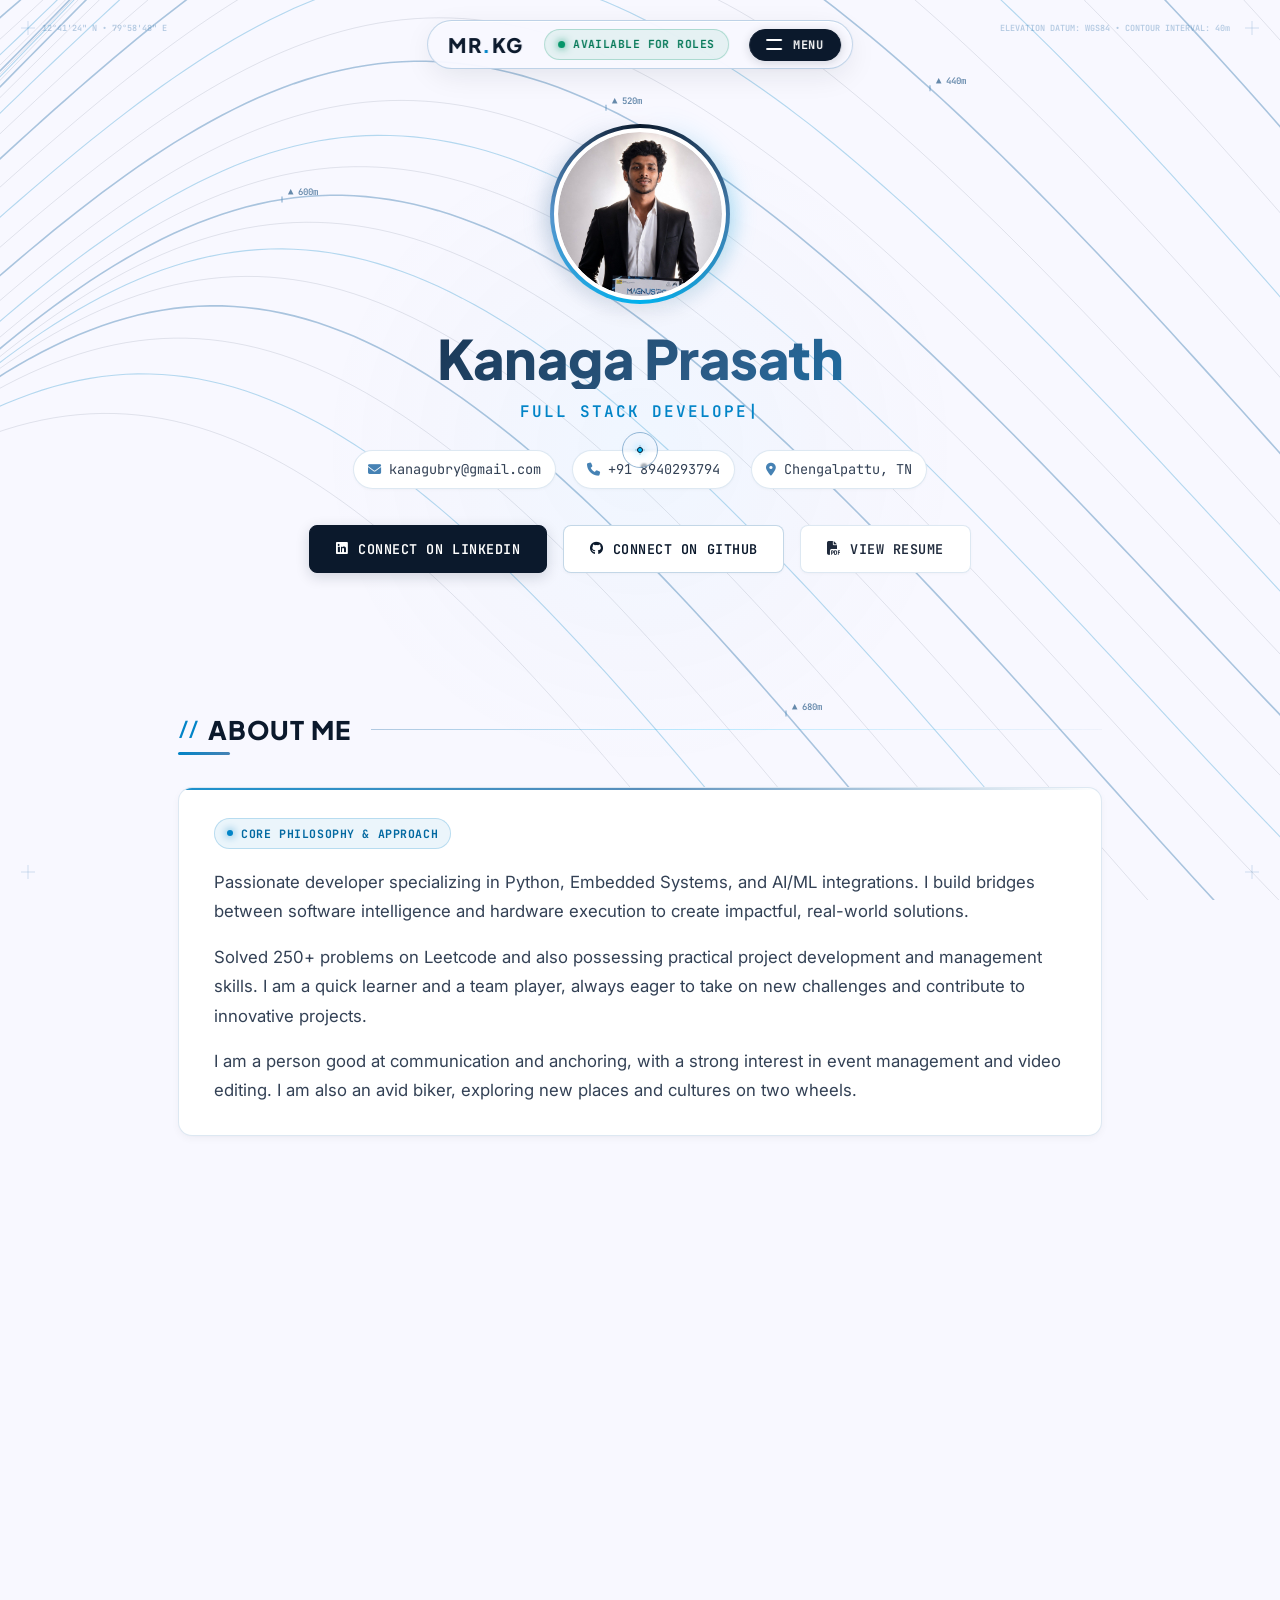
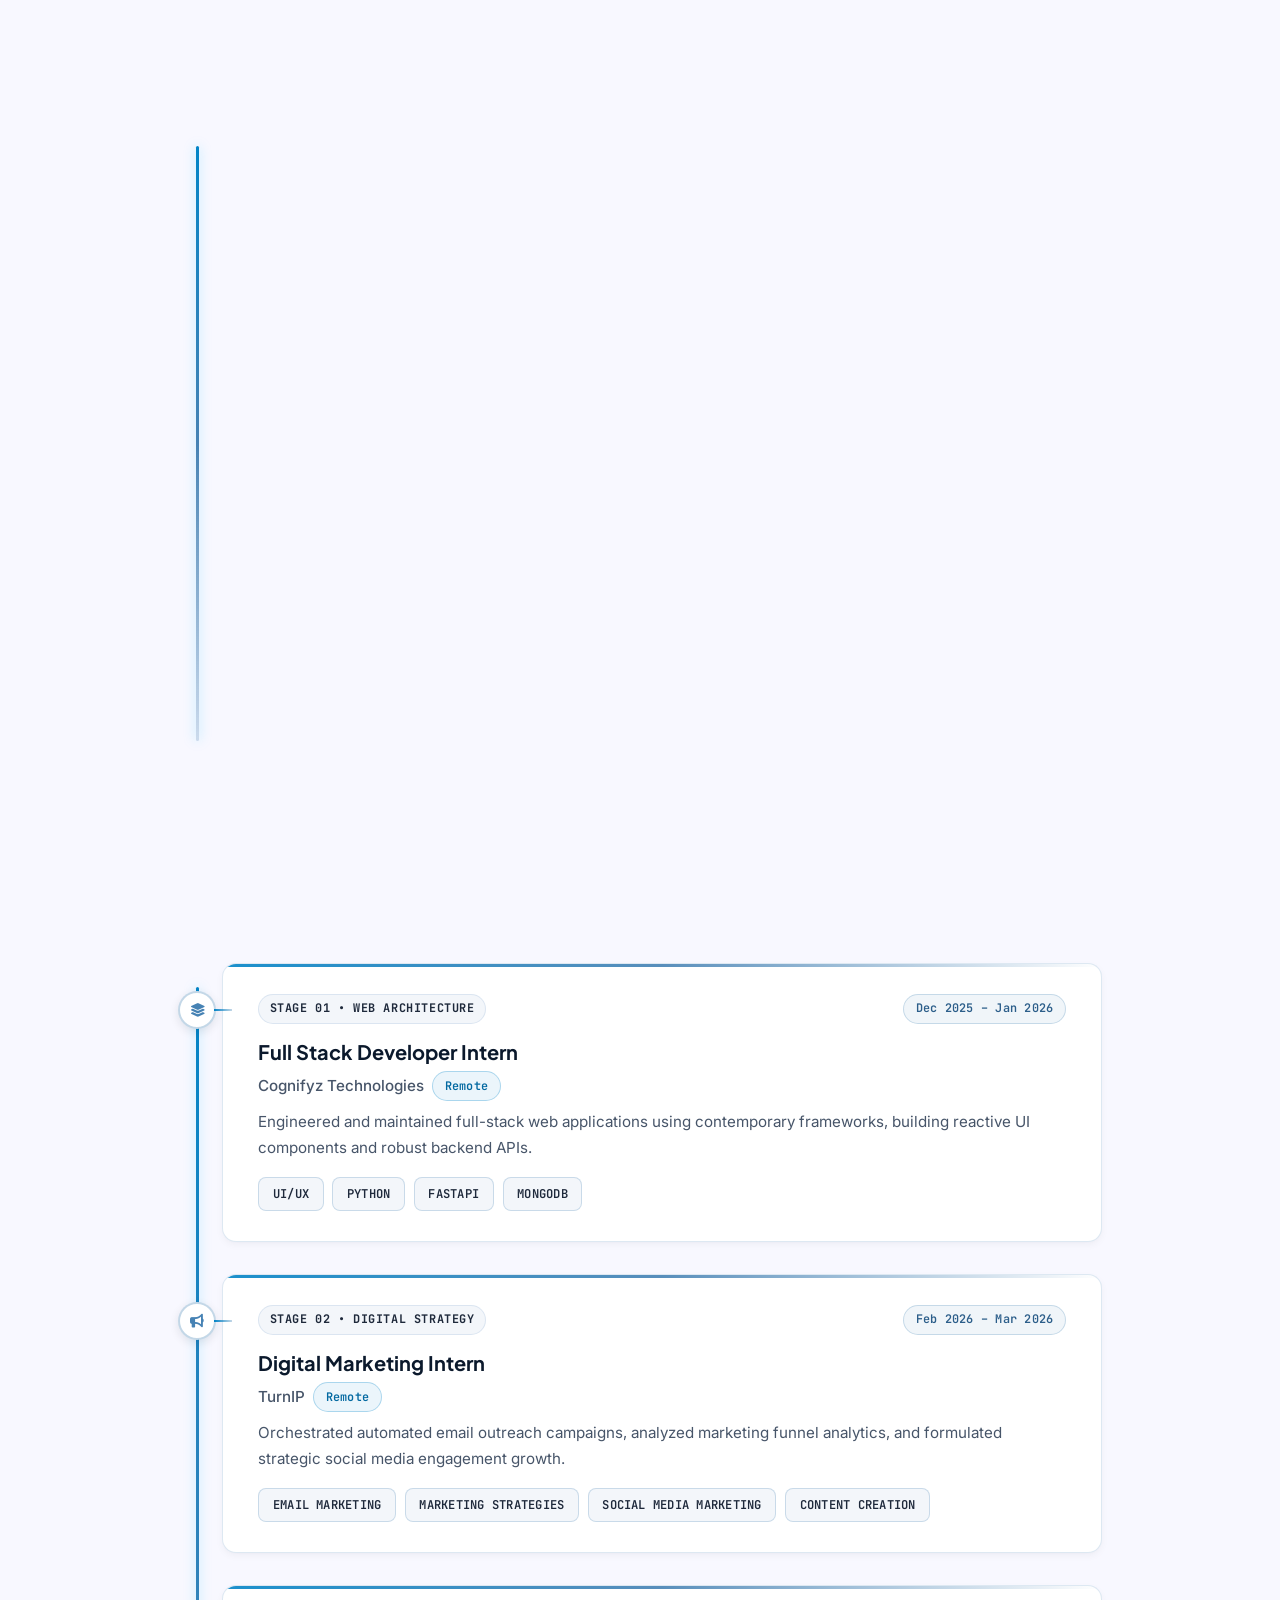
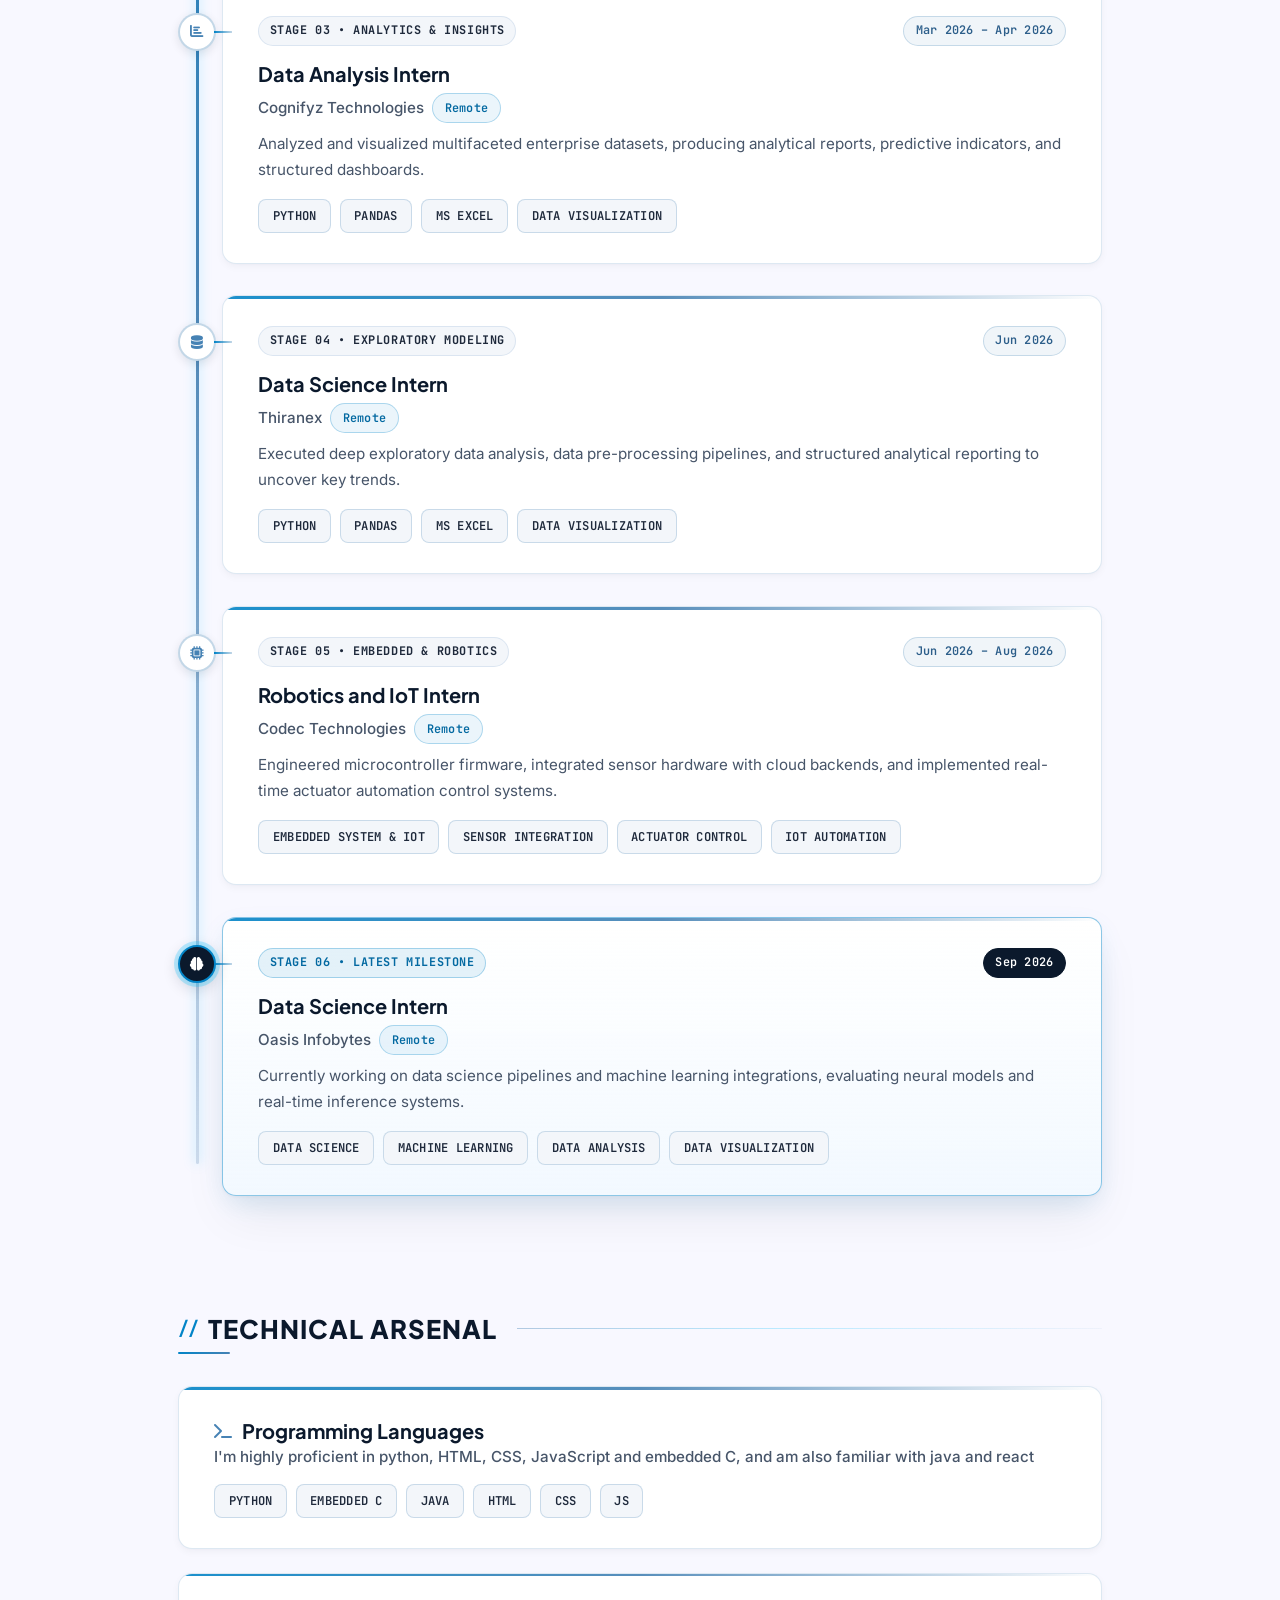
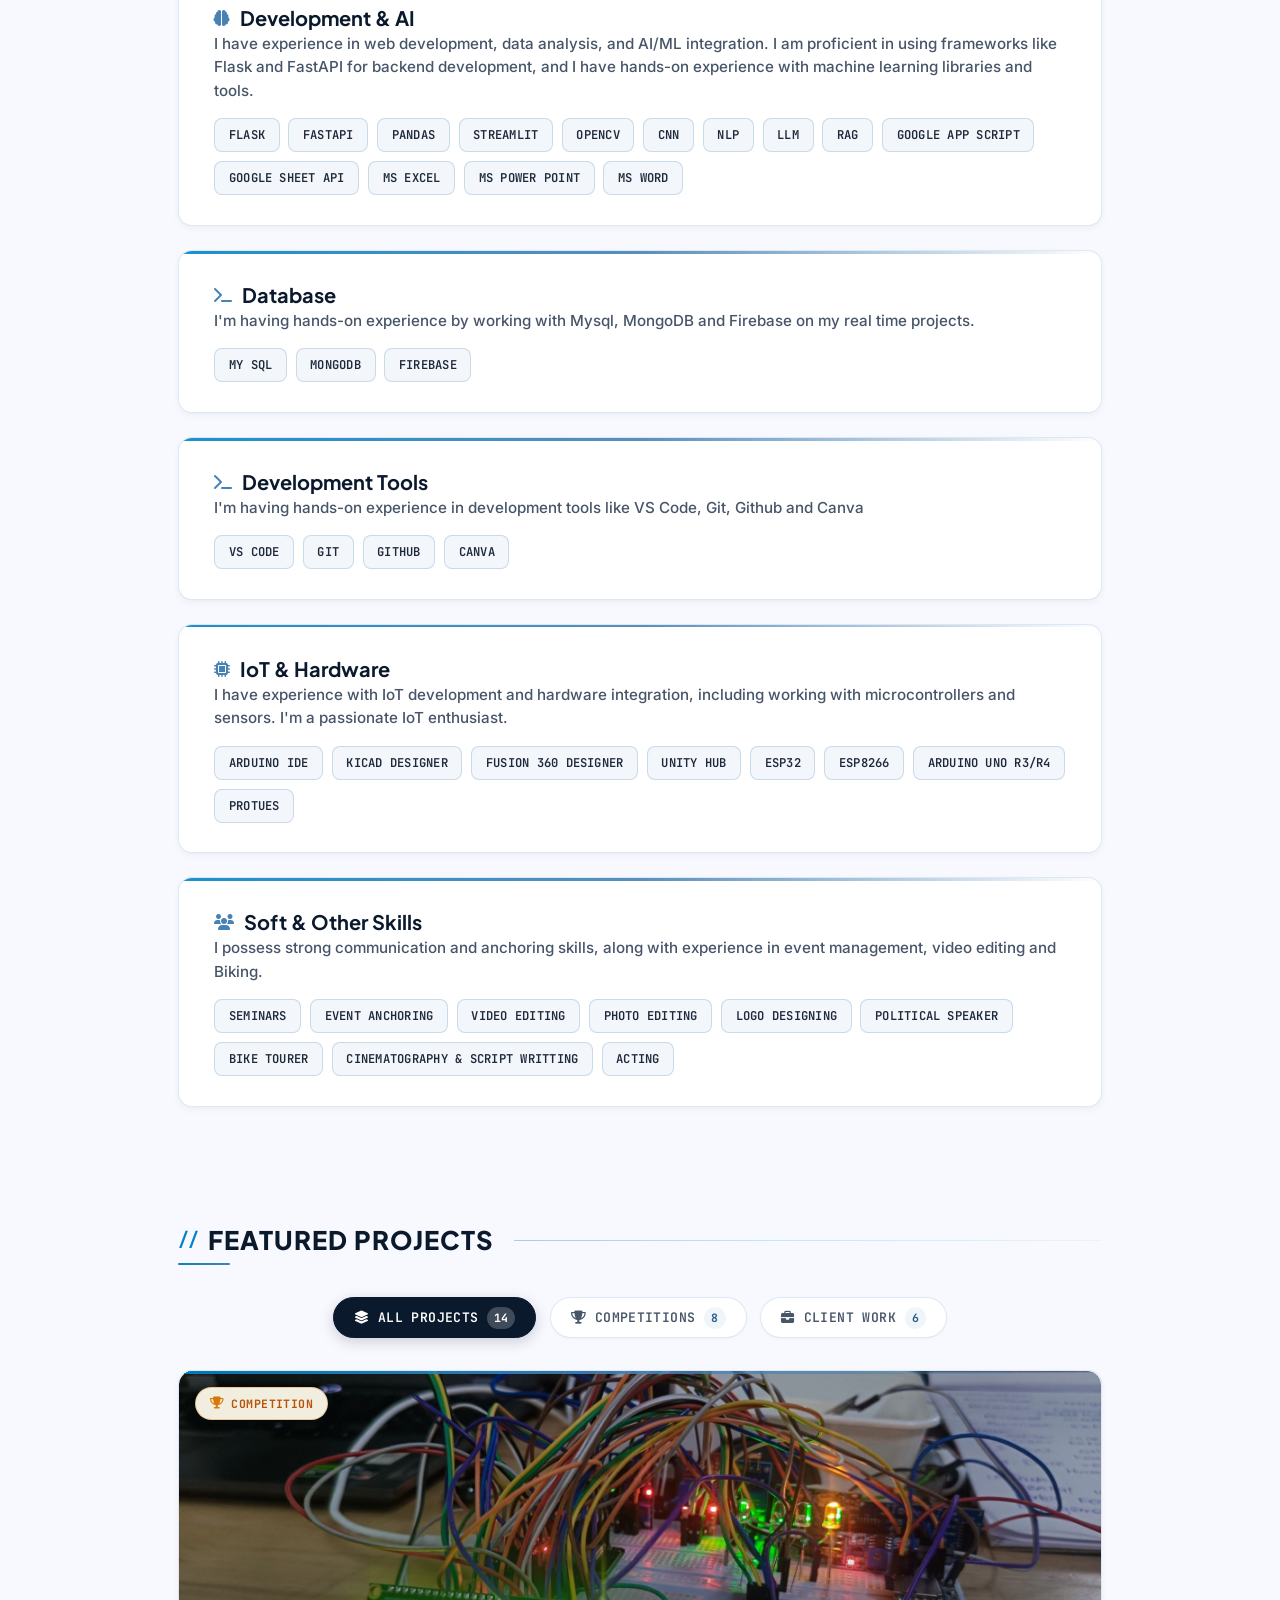
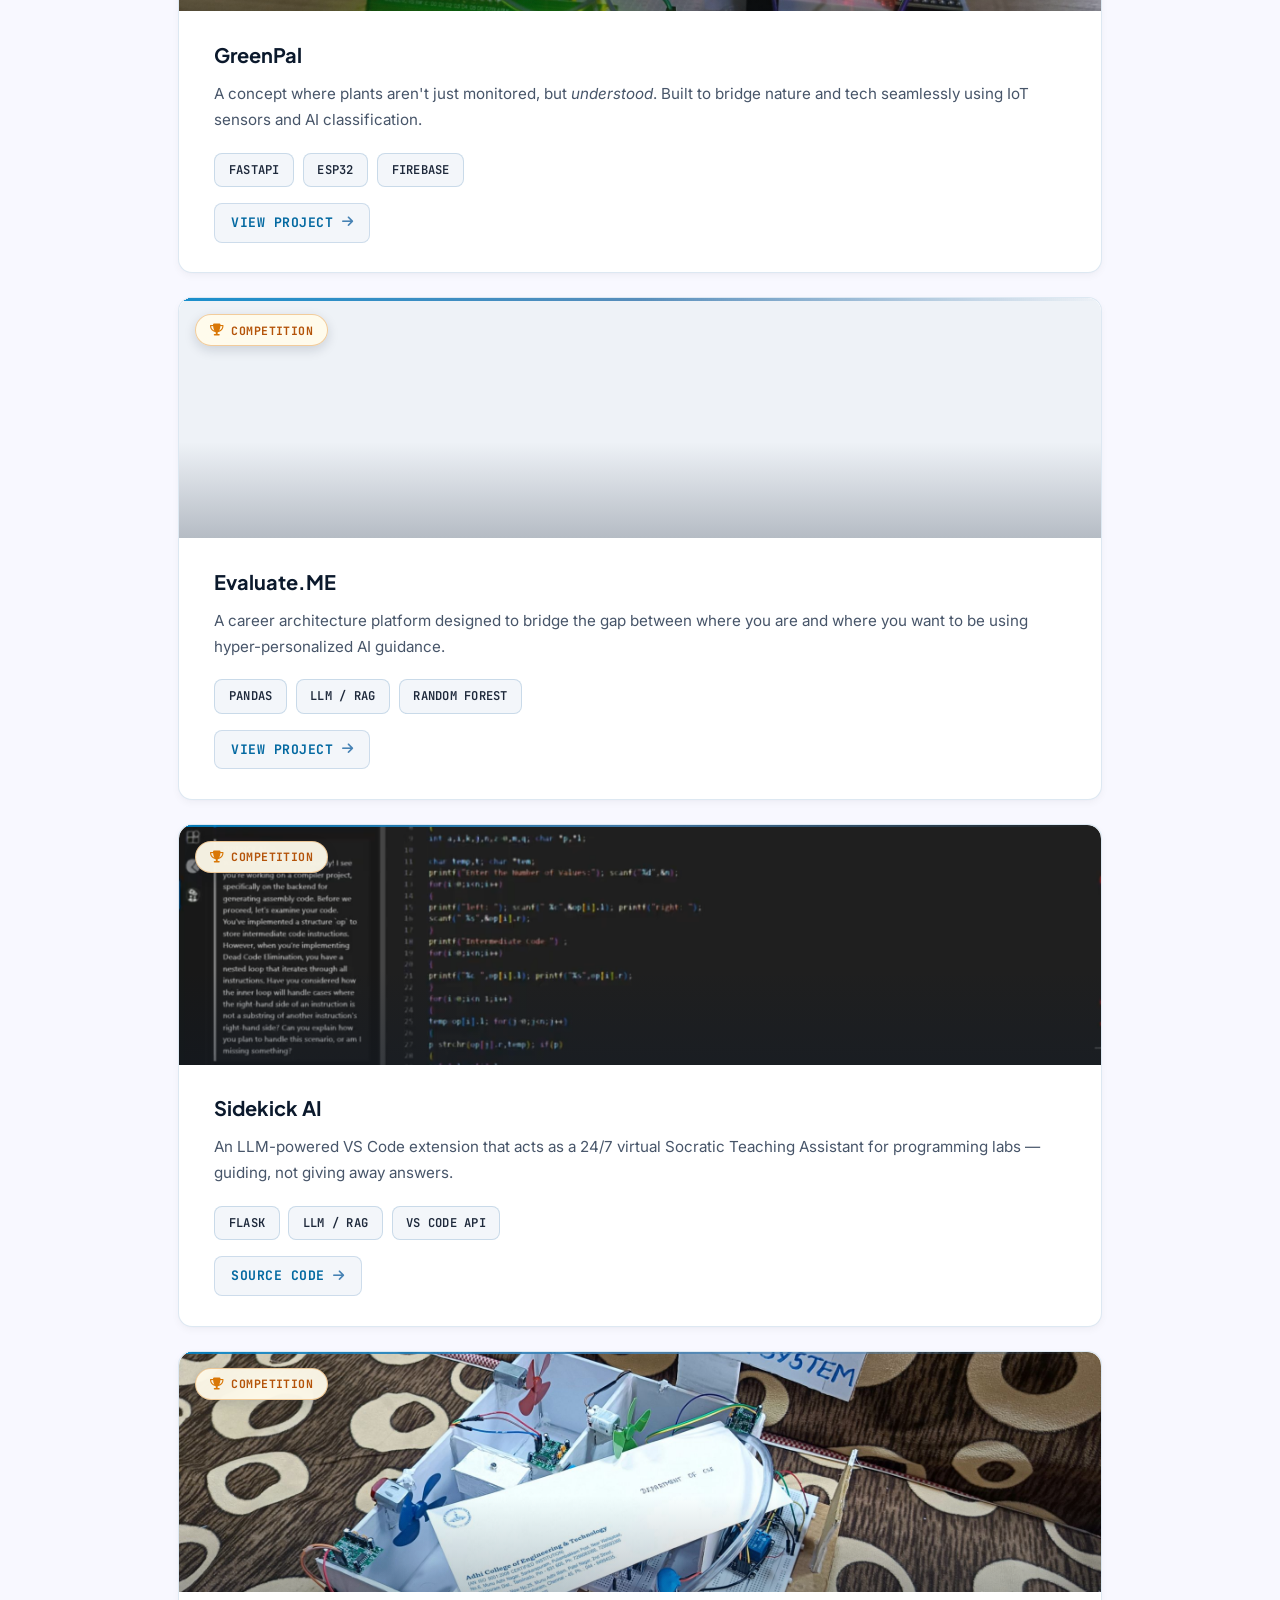
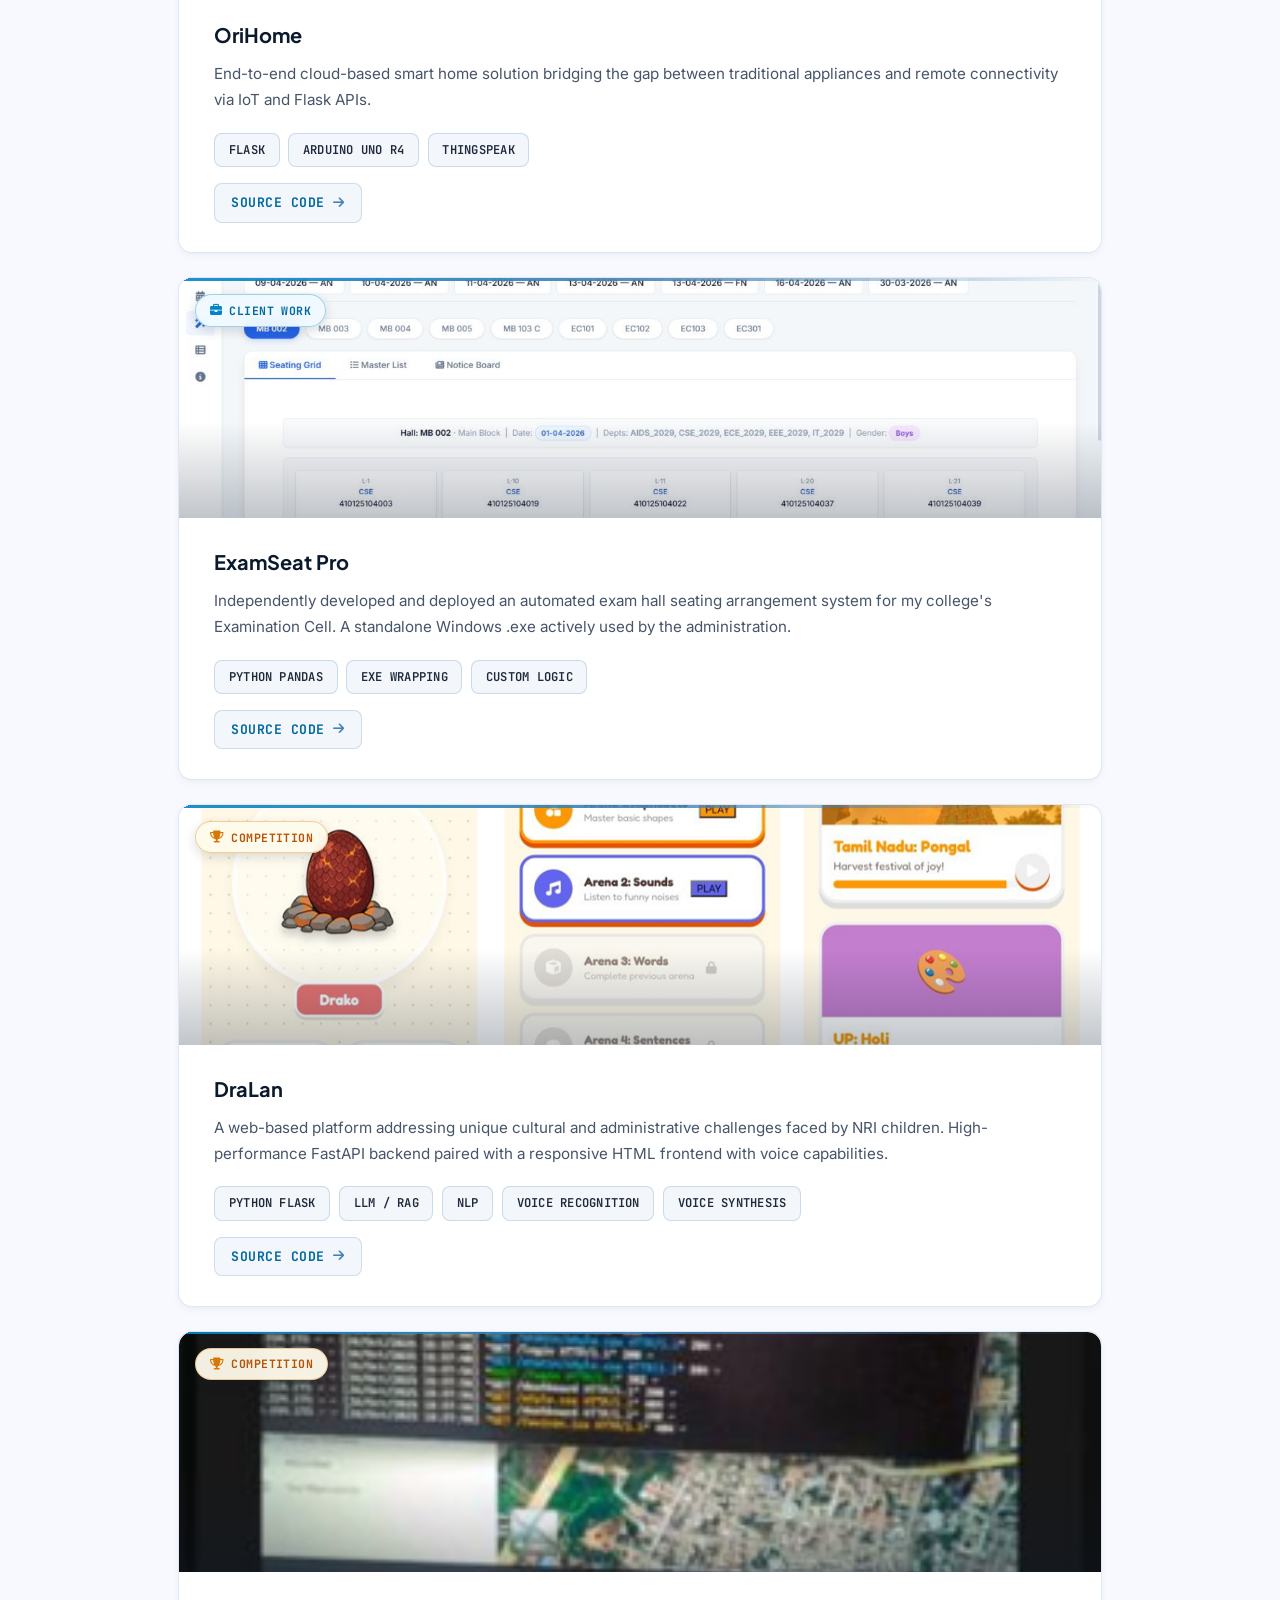
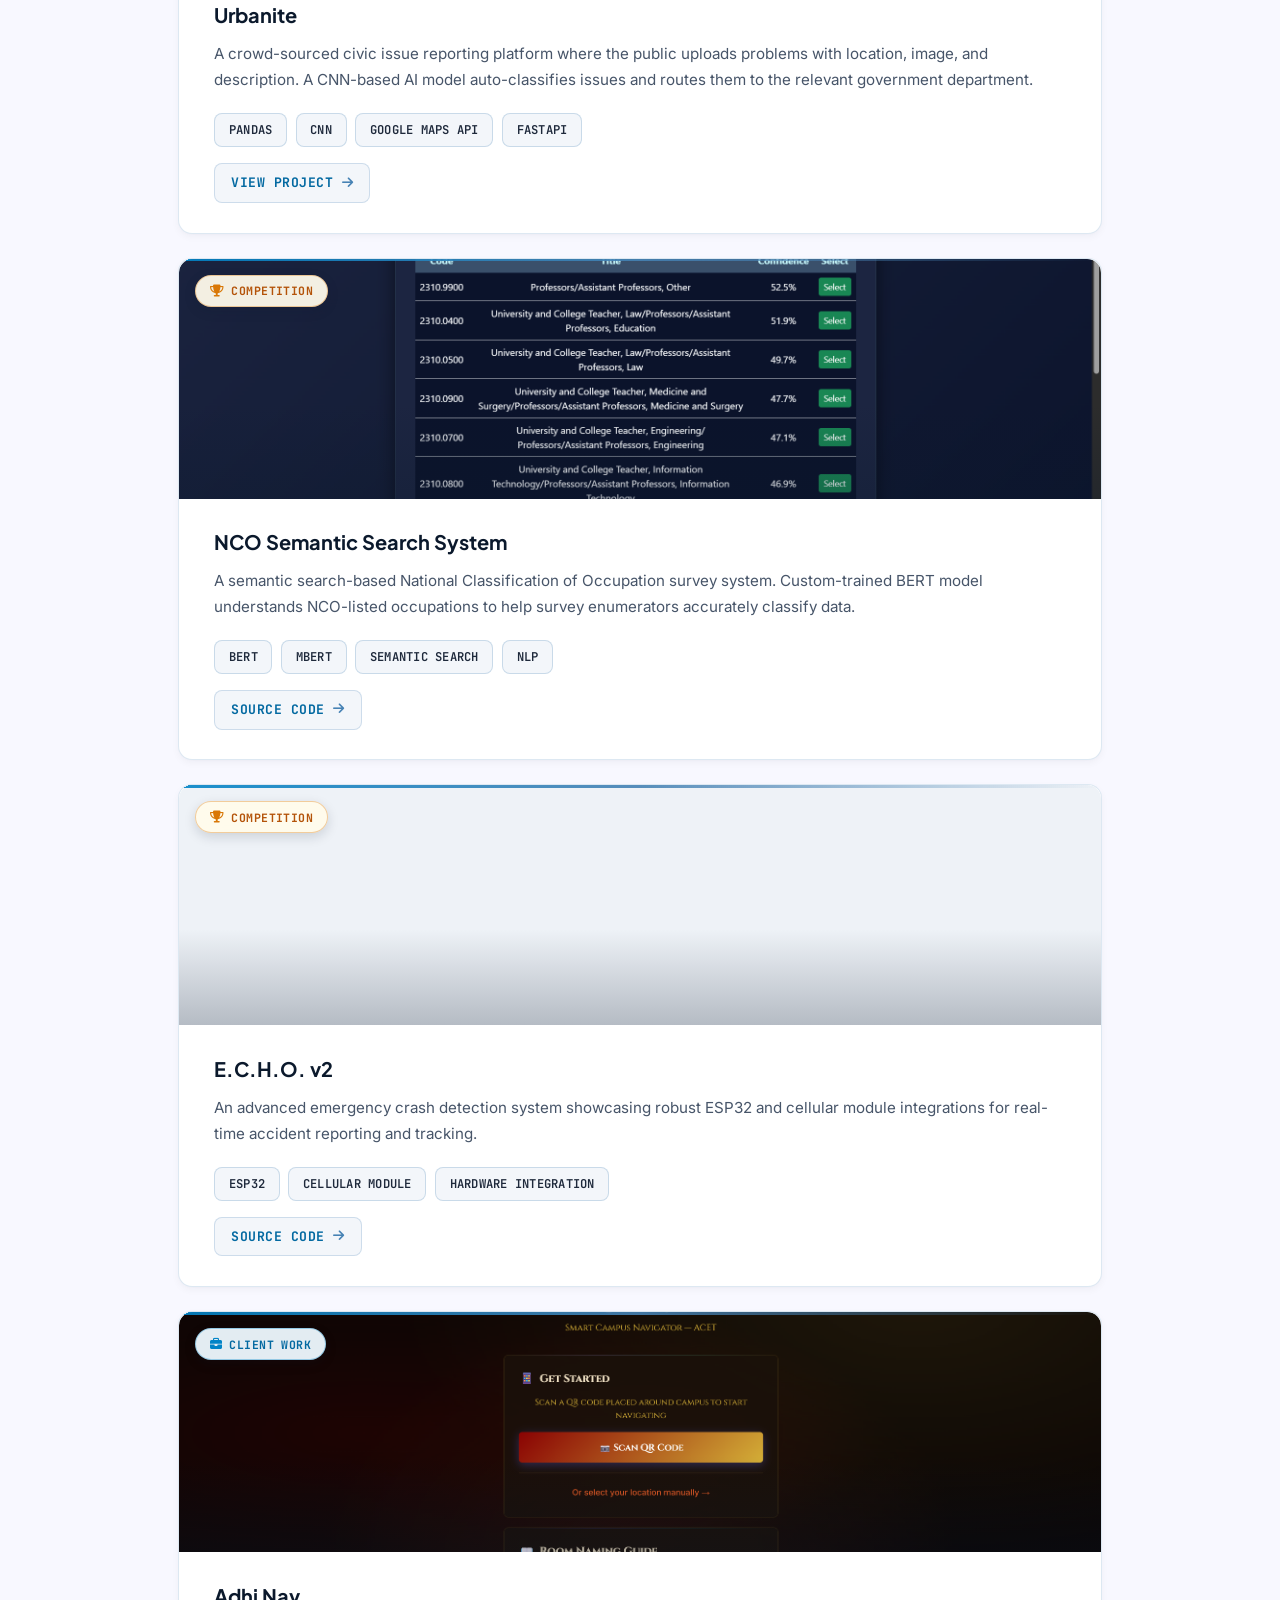
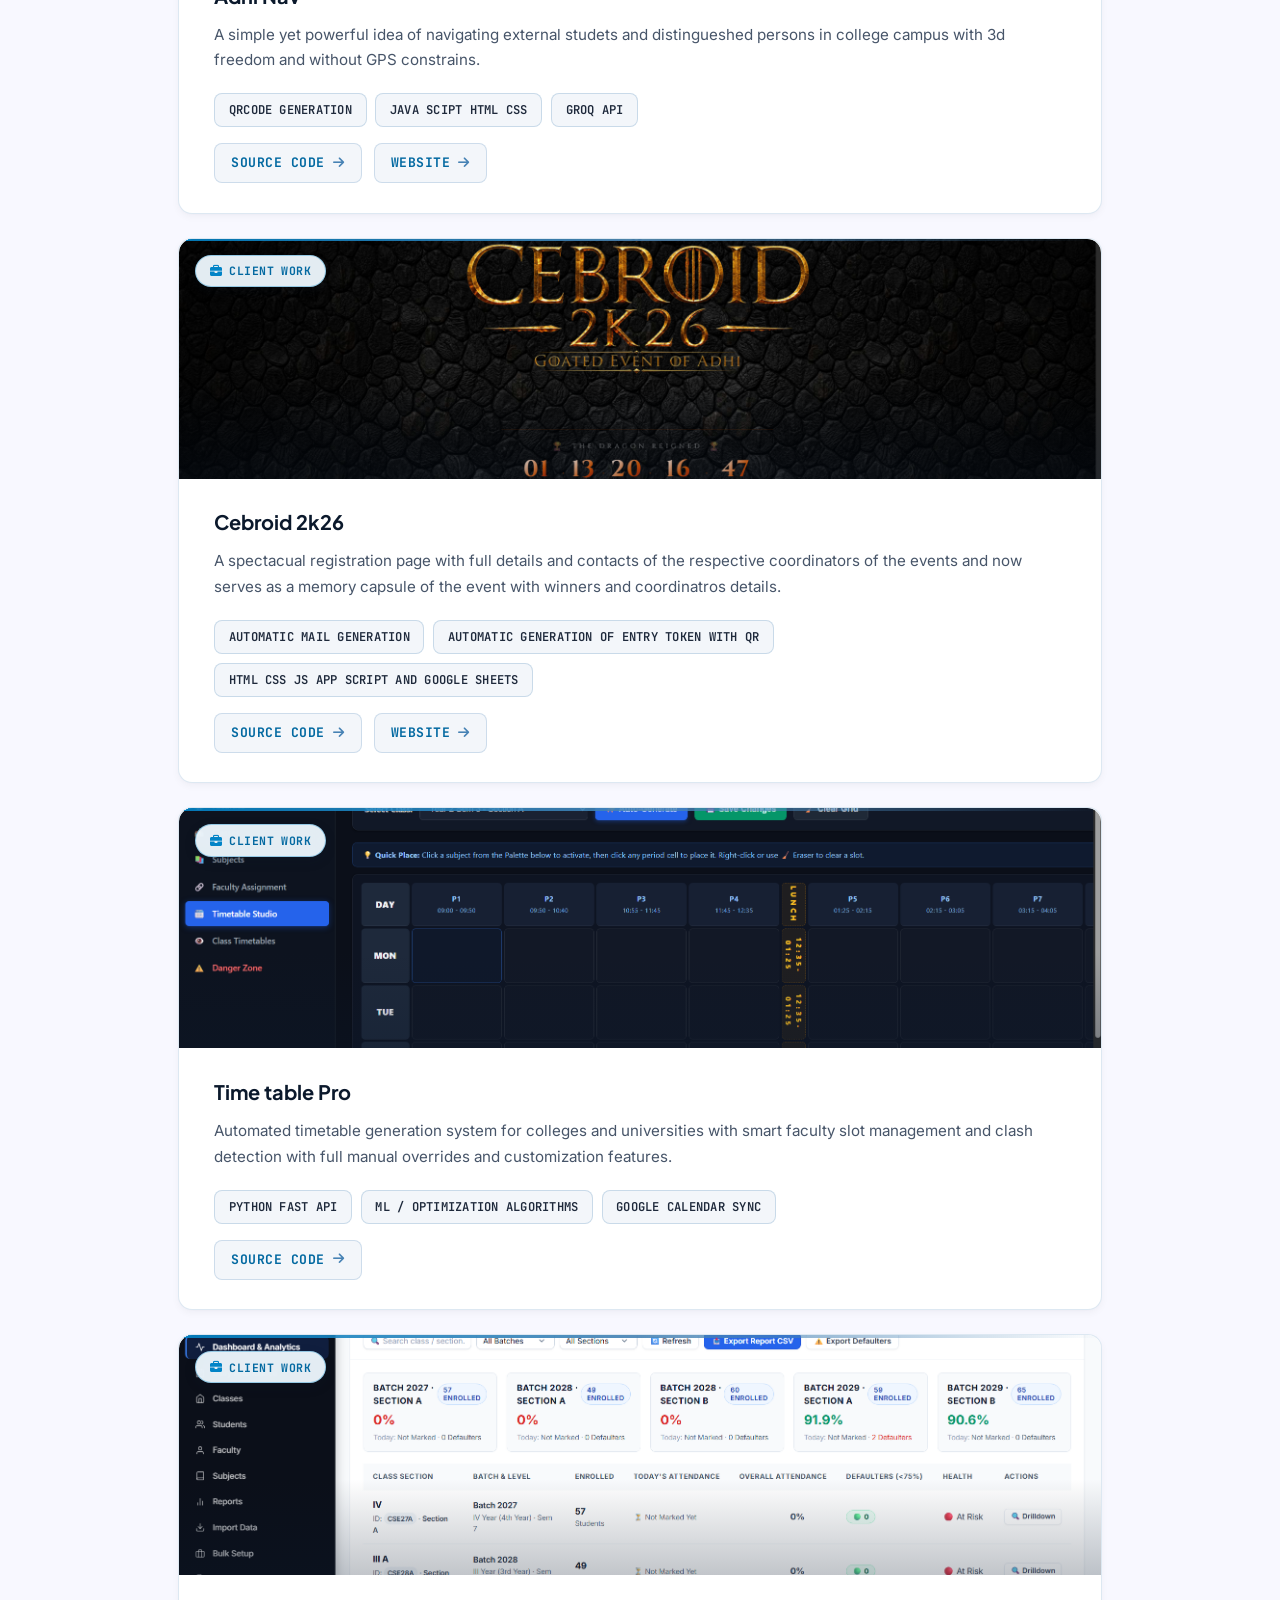
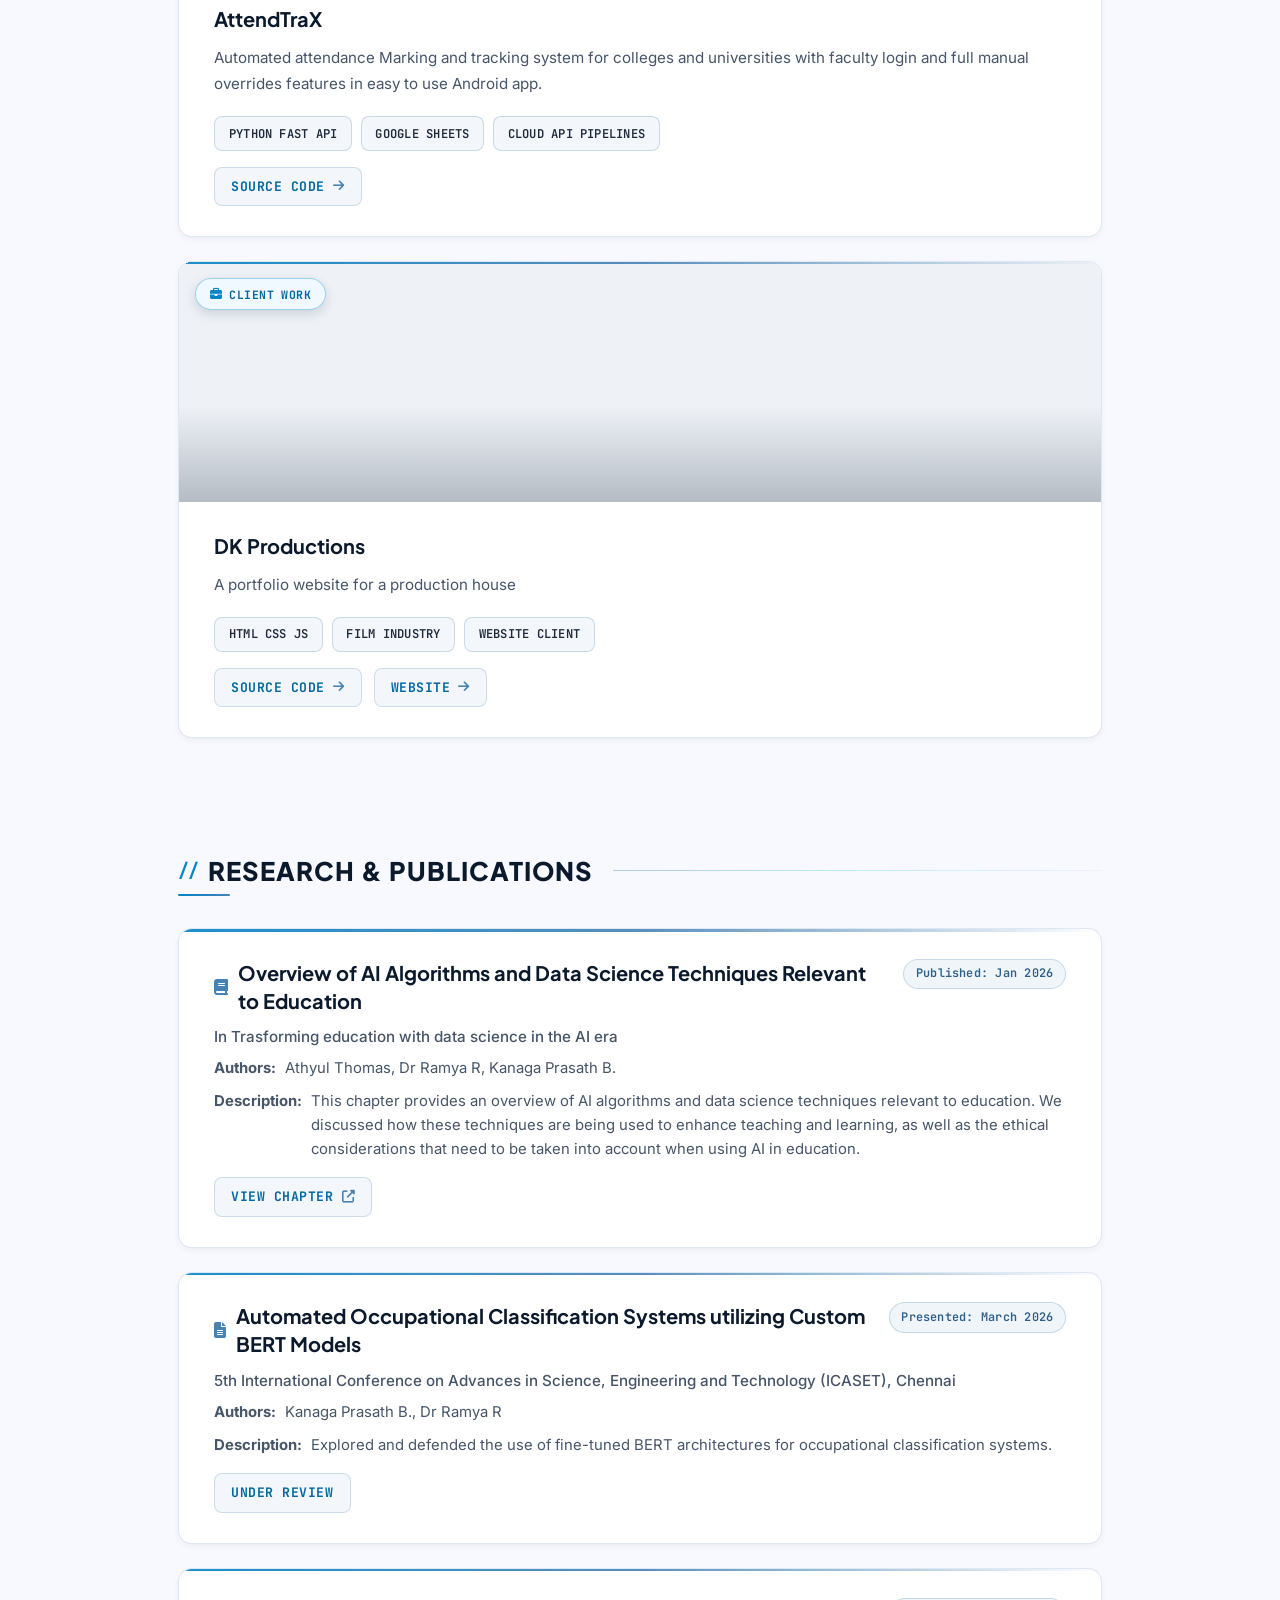
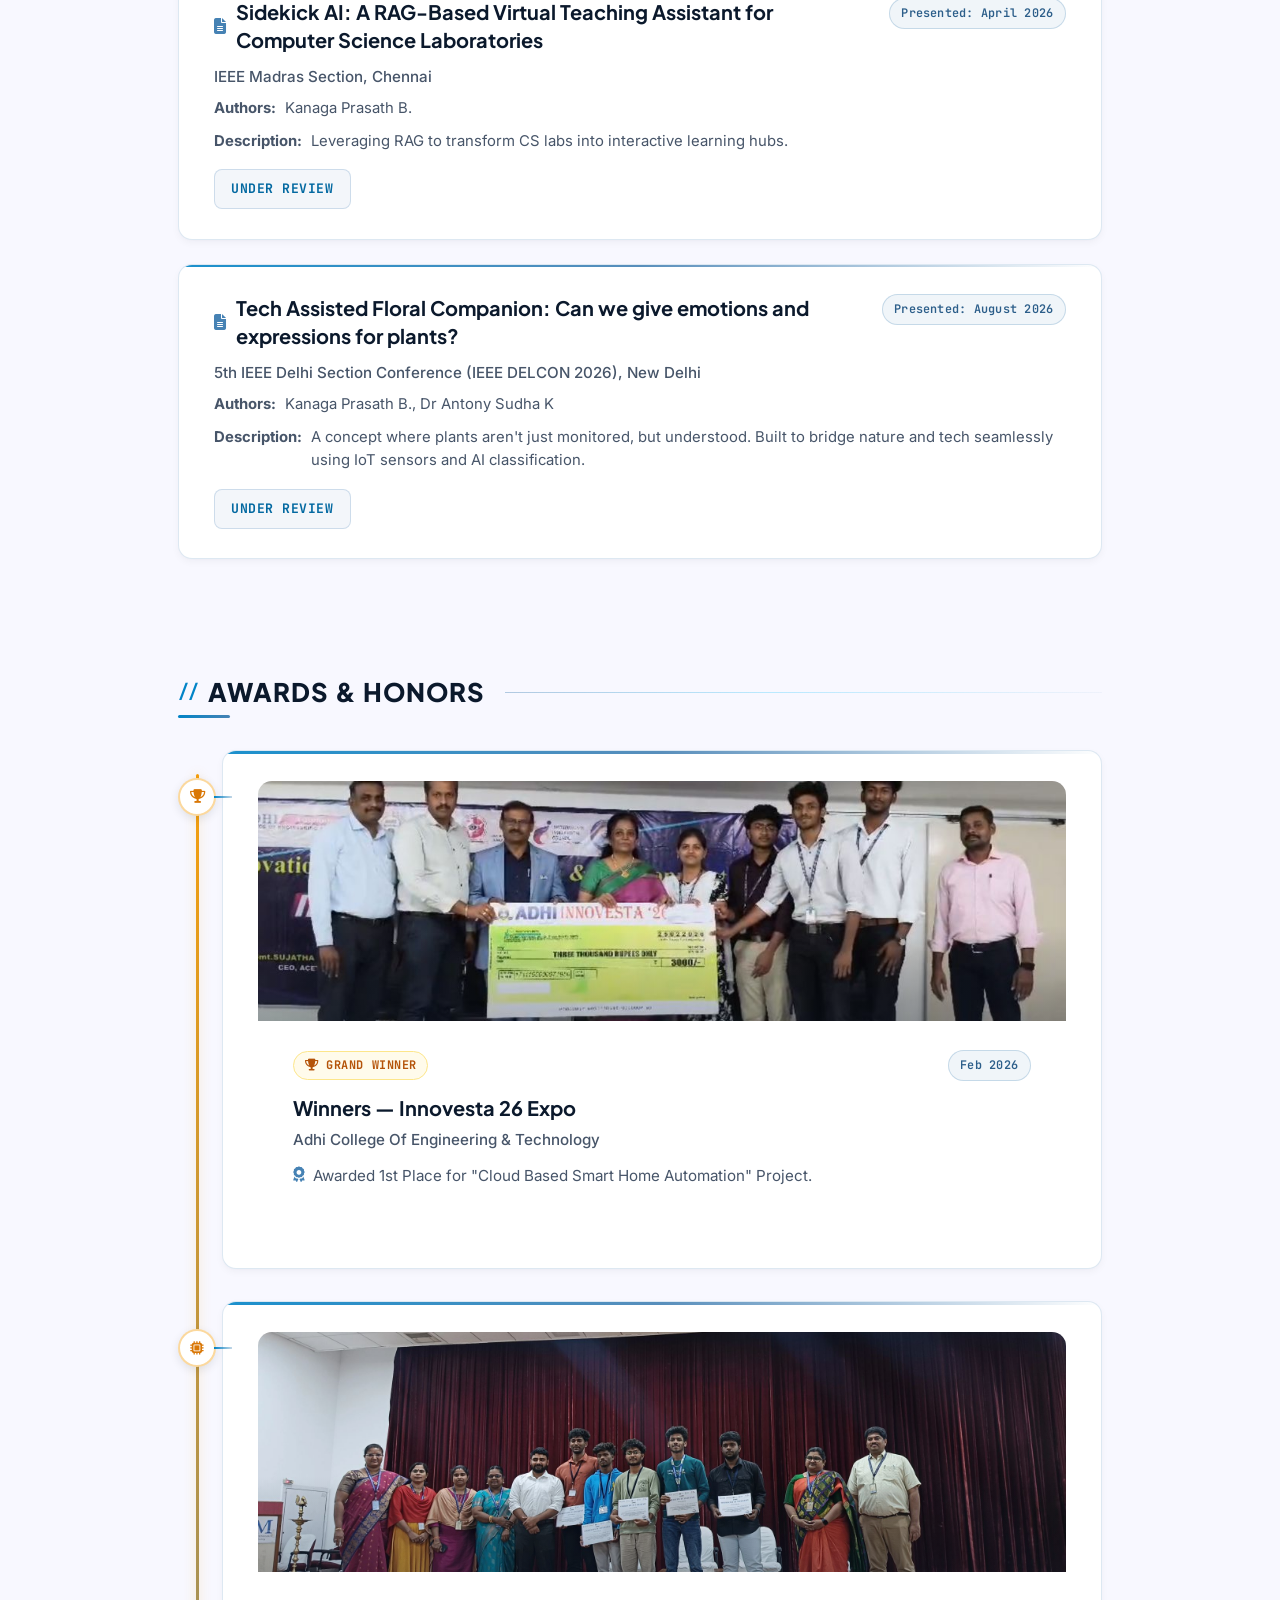
==== commit fe320124: "Add files via upload" ====
--- a/index.html
+++ b/index.html
@@ -6,14 +6,14 @@
      <link rel="icon" type="png" href="IconTTL.png">
     <title>Kanaga Prasath | Full Stack Developer & IoT Engineer</title>
     <meta name="description" content="Portfolio of Kanaga Prasath — Full Stack Developer, IoT Engineer, and AI/ML enthusiast from Tamil Nadu, India. Building bridges between software intelligence and hardware execution.">
-    <meta name="theme-color" content="#04050d">
+    <meta name="theme-color" content="#f8f8ff">
 
     <!-- Preconnect for speed -->
     <link rel="preconnect" href="https://fonts.googleapis.com">
     <link rel="preconnect" href="https://fonts.gstatic.com" crossorigin>
 
-    <!-- Premium Typography -->
-    <link href="https://fonts.googleapis.com/css2?family=Inter:wght@300;400;500;600;700&family=Space+Grotesk:wght@500;600;700&family=JetBrains+Mono:wght@400;500&family=Orbitron:wght@400;500;600;700;800;900&display=swap" rel="stylesheet">
+    <!-- Premium Designer Typography -->
+    <link href="https://fonts.googleapis.com/css2?family=Plus+Jakarta+Sans:wght@400;500;600;700;800&family=Inter:wght@300;400;500;600;700&family=Space+Grotesk:wght@500;600;700&family=JetBrains+Mono:wght@400;500;600&display=swap" rel="stylesheet">
 
     <!-- FontAwesome Icons -->
     <link rel="stylesheet" href="https://cdnjs.cloudflare.com/ajax/libs/font-awesome/6.4.0/css/all.min.css">
@@ -22,6 +22,9 @@
     <link rel="stylesheet" href="style.css">
 </head>
 <body>
+
+    <!-- ── SCROLL PROGRESS INDICATOR ──────────────────────────── -->
+    <div id="scroll-progress" aria-hidden="true"></div>
 
     <!-- ── PAGE INTRO LOADER ─────────────────────────────────── -->
     <div id="loader">
@@ -29,10 +32,10 @@
             <svg id="loader-ring-svg" viewBox="0 0 176 176" xmlns="http://www.w3.org/2000/svg">
                 <defs>
                     <linearGradient id="ring-grad" x1="0%" y1="0%" x2="100%" y2="100%">
-                        <stop offset="0%"   stop-color="#0066ff"/>
-                        <stop offset="35%"  stop-color="#00f3ff"/>
-                        <stop offset="65%"  stop-color="#00d4ff"/>
-                        <stop offset="100%" stop-color="#0047ff"/>
+                        <stop offset="0%"   stop-color="#0b192c"/>
+                        <stop offset="35%"  stop-color="#4682b4"/>
+                        <stop offset="70%"  stop-color="#00bfff"/>
+                        <stop offset="100%" stop-color="#0284c7"/>
                     </linearGradient>
                 </defs>
                 <!-- Dim track ring -->
@@ -62,26 +65,72 @@
     </div>
 
 
-    <nav class="navbar" id="navbar">
-        <div class="navbar-header">
-            <div class="nav-brand">Mr<span class="dot">.</span>KG</div>
-            <button class="menu-toggle" id="mobile-menu" aria-label="Toggle Menu">
-                <i class="fas fa-bars"></i>
-            </button>
+    <!-- ── COMPACT FLOATING CAPSULE NAVBAR ──────────────────────── -->
+    <header class="capsule-nav" id="navbar">
+        <a href="#home" class="nav-brand">Mr<span class="dot">.</span>KG</a>
+        <div class="nav-telemetry-badge">
+            <span class="telemetry-dot"></span>
+            <span class="telemetry-text">AVAILABLE FOR ROLES</span>
         </div>
-        <ul class="nav-links" id="nav-links">
-            <li><a href="#home"      class="tab-btn active"><i class="fas fa-house"></i> Home</a></li>
-            <li><a href="#about"     class="tab-btn"><i class="fas fa-user"></i> About</a></li>
-            <li><a href="#education" class="tab-btn"><i class="fas fa-graduation-cap"></i> Education</a></li>
-            <li><a href="#work"      class="tab-btn"><i class="fas fa-briefcase"></i> Experience</a></li>
-            <li><a href="#skills"    class="tab-btn"><i class="fas fa-code"></i> Skills</a></li>
-            <li><a href="#projects"  class="tab-btn"><i class="fas fa-rocket"></i> Projects</a></li>
-            <li><a href="#publications" class="tab-btn"><i class="fas fa-book-open"></i> Publications</a></li>
-            <li><a href="#awards"    class="tab-btn"><i class="fas fa-trophy"></i> Awards</a></li>
-            <li><a href="#certifications" class="tab-btn"><i class="fas fa-certificate"></i> Certs</a></li>
-            <li><a href="#contact"   class="tab-btn"><i class="fas fa-envelope"></i> Contact</a></li>
-        </ul>
-    </nav>
+        <button class="hamburger-btn" id="menu-toggle" aria-label="Toggle Navigation Menu" aria-expanded="false">
+            <span class="hamburger-icon">
+                <span class="line-1"></span>
+                <span class="line-2"></span>
+            </span>
+            <span class="hamburger-label">MENU</span>
+        </button>
+    </header>
+
+    <!-- ── ARCHITECTURAL CURTAIN MENU OVERLAY ─────────────────── -->
+    <div class="menu-overlay" id="menu-overlay" aria-hidden="true">
+        <div class="menu-backdrop" id="menu-backdrop"></div>
+        <div class="menu-drawer">
+            <div class="menu-top-bar">
+                <div class="menu-directory-title">
+                    <span class="dir-slash">//</span> SYSTEM DIRECTORY
+                </div>
+                <button class="menu-close-btn" id="menu-close-btn" aria-label="Close Menu">
+                    <span class="close-text">ESC / CLOSE</span>
+                    <i class="fas fa-times"></i>
+                </button>
+            </div>
+            <div class="menu-layout">
+                <nav class="menu-nav-column">
+                    <ul class="overlay-nav-links" id="nav-links">
+                        <li><a href="#home"           class="overlay-link tab-btn active" data-index="01"><span class="link-num">01</span><span class="link-label">Home</span><span class="link-desc">Overview</span></a></li>
+                        <li><a href="#about"          class="overlay-link tab-btn"        data-index="02"><span class="link-num">02</span><span class="link-label">About Me</span><span class="link-desc">Biography</span></a></li>
+                        <li><a href="#education"      class="overlay-link tab-btn"        data-index="03"><span class="link-num">03</span><span class="link-label">Education</span><span class="link-desc">Academics</span></a></li>
+                        <li><a href="#work"           class="overlay-link tab-btn"        data-index="04"><span class="link-num">04</span><span class="link-label">Experience</span><span class="link-desc">Internships</span></a></li>
+                        <li><a href="#skills"         class="overlay-link tab-btn"        data-index="05"><span class="link-num">05</span><span class="link-label">Skills</span><span class="link-desc">Arsenal</span></a></li>
+                        <li><a href="#projects"       class="overlay-link tab-btn"        data-index="06"><span class="link-num">06</span><span class="link-label">Projects</span><span class="link-desc">Portfolio</span></a></li>
+                        <li><a href="#publications"   class="overlay-link tab-btn"        data-index="07"><span class="link-num">07</span><span class="link-label">Publications</span><span class="link-desc">Research</span></a></li>
+                        <li><a href="#awards"         class="overlay-link tab-btn"        data-index="08"><span class="link-num">08</span><span class="link-label">Awards</span><span class="link-desc">Honors</span></a></li>
+                        <li><a href="#certifications" class="overlay-link tab-btn"        data-index="09"><span class="link-num">09</span><span class="link-label">Certifications</span><span class="link-desc">Credentials</span></a></li>
+                        <li><a href="#contact"        class="overlay-link tab-btn"        data-index="10"><span class="link-num">10</span><span class="link-label">Contact</span><span class="link-desc">Get In Touch</span></a></li>
+                    </ul>
+                </nav>
+                <div class="menu-info-column">
+                    <div class="info-widget">
+                        <span class="widget-label">TOPOGRAPHIC ELEVATION</span>
+                        <span class="widget-value">LAT 12.69° N &bull; LON 79.98° E</span>
+                    </div>
+                    <div class="info-widget">
+                        <span class="widget-label">CORE SPECIALIZATION</span>
+                        <span class="widget-value">Full Stack &bull; Embedded IoT &bull; AI/ML</span>
+                    </div>
+                    <div class="info-widget">
+                        <span class="widget-label">DIRECT INQUIRIES</span>
+                        <a href="mailto:kanagubry@gmail.com" class="widget-link">kanagubry@gmail.com</a>
+                    </div>
+                    <div class="info-social-links">
+                        <a href="https://www.linkedin.com/in/kanaga-prasath-balakumar/" target="_blank" class="social-chip"><i class="fab fa-linkedin"></i> LinkedIn</a>
+                        <a href="https://github.com/kanaguGaming" target="_blank" class="social-chip"><i class="fab fa-github"></i> GitHub</a>
+                        <a href="Kanaga_Prasath_Resume.pdf" target="_blank" class="social-chip"><i class="fas fa-file-pdf"></i> Resume</a>
+                    </div>
+                </div>
+            </div>
+        </div>
+    </div>
 
     <!-- ── MAIN CONTENT ──────────────────────────────────────── -->
     <main class="container">
@@ -133,29 +182,49 @@
                 <div class="line"></div>
             </div>
                        
-            <div class="glass-card animate-item">
-                <p class="intro-text" style="text-align: left; margin: 0; max-width: 100%;">
+            <div class="glass-card animate-item bento-lead">
+                <div class="bento-badge"><span class="pulse-beacon"></span> CORE PHILOSOPHY &amp; APPROACH</div>
+                <p class="intro-text" style="text-align: left; margin: 0 0 1rem; max-width: 100%;">
                    Passionate developer specializing in Python, Embedded Systems, and AI/ML integrations. I build bridges between software intelligence and hardware execution to create impactful, real-world solutions.
                 </p>
-                <p class="intro-text" style="text-align: left; margin: 0; max-width: 100%;">
+                <p class="intro-text" style="text-align: left; margin: 0 0 1rem; max-width: 100%;">
                    Solved 250+ problems on Leetcode and also possessing practical project development and management skills. I am a quick learner and a team player, always eager to take on new challenges and contribute to innovative projects.
                 </p>
                 <p class="intro-text" style="text-align: left; margin: 0; max-width: 100%;">
                    I am a person good at communication and anchoring, with a strong interest in event management and video editing. I am also an avid biker, exploring new places and cultures on two wheels.
                 </p>
             </div>
-            <div class="card-stack" style="flex-direction: row; flex-wrap: wrap; justify-content: center; gap: 1rem; margin-bottom: 1.5rem;">
-                <div class="glass-card animate-item" style="flex: 1; min-width: 250px; text-align: center; padding: 1.5rem;">
-                     <h3 style="justify-content: center;"><i class="fas fa-map-marker-alt"></i> Location</h3>
-                     <h4 style="margin-top: 0.5rem;">Chengalpattu, TN</h4>
-                </div>
-                <div class="glass-card animate-item" style="flex: 1; min-width: 250px; text-align: center; padding: 1.5rem;">
-                     <h3 style="justify-content: center;"><i class="fas fa-university"></i> College</h3>
-                     <h4 style="margin-top: 0.5rem;">Adhi College of Engineering</h4>
-                </div>
-                <div class="glass-card animate-item" style="flex: 1; min-width: 250px; text-align: center; padding: 1.5rem;">
-                     <h3 style="justify-content: center;"><i class="fas fa-star"></i> Grades</h3>
-                     <h4 style="margin-top: 0.5rem; color: var(--c-amber); font-weight: 700;">8.1 CGPA</h4>
+            
+            <div class="bento-grid animate-item">
+                <div class="glass-card bento-tile">
+                     <div class="tile-icon"><i class="fas fa-map-marker-alt"></i></div>
+                     <span class="tile-label">Location Base</span>
+                     <h4 class="tile-val">Chengalpattu, TN</h4>
+                     <span class="tile-sub">12.69° N &bull; 79.98° E</span>
+                </div>
+                <div class="glass-card bento-tile">
+                     <div class="tile-icon"><i class="fas fa-university"></i></div>
+                     <span class="tile-label">Academic Institution</span>
+                     <h4 class="tile-val">Adhi College of Engg</h4>
+                     <span class="tile-sub">Anna University Affiliation</span>
+                </div>
+                <div class="glass-card bento-tile highlight-tile">
+                     <div class="tile-icon"><i class="fas fa-star"></i></div>
+                     <span class="tile-label">Cumulative GPA</span>
+                     <h4 class="tile-val grade-val">8.1 CGPA</h4>
+                     <span class="tile-sub">Top Tier Standing</span>
+                </div>
+                <div class="glass-card bento-tile">
+                     <div class="tile-icon"><i class="fas fa-rocket"></i></div>
+                     <span class="tile-label">Built Projects</span>
+                     <h4 class="tile-val">17+</h4>
+                     <span class="tile-sub">Hardware &amp; Web Systems</span>
+                </div>
+                <div class="glass-card bento-tile">
+                     <div class="tile-icon"><i class="fas fa-code"></i></div>
+                     <span class="tile-label">LeetCode Solved</span>
+                     <h4 class="tile-val">250+</h4>
+                     <span class="tile-sub">Algorithms &amp; DS</span>
                 </div>
             </div>
         </section>
@@ -166,33 +235,55 @@
                 <h2 class="section-title">Education</h2>
                 <div class="line"></div>
             </div>
-            <div class="card-stack">
-
-                <div class="glass-card animate-item">
-                    <div class="card-top">
-                        <h3><i class="fas fa-university"></i> Bachelor of Engineering — Computer Science</h3>
-                        <span class="badge date-badge">Sep 2023 – Apr 2027</span>
-                    </div>
-                    <h4>Adhi College of Engineering and Technologies, Kancheepuram</h4>
-                    <p class="stat"><i class="fas fa-star"></i> CGPA: <span>8.1</span></p>
-                </div>
-
-                <div class="glass-card animate-item">
-                    <div class="card-top">
-                        <h3><i class="fas fa-school"></i> Higher Secondary — Computer Science</h3>
-                        <span class="badge date-badge">May 2021 – May 2023</span>
-                    </div>
-                    <h4>Seventh Day Adventist Mt Hr Sec School, Chengalpattu</h4>
-                    <p class="stat"><i class="fas fa-chart-line"></i> Score: <span>76%</span></p>
-                </div>
-
-                <div class="glass-card animate-item">
-                    <div class="card-top">
-                        <h3><i class="fas fa-book"></i> Secondary Schooling — ICSE</h3>
-                        <span class="badge date-badge">May 2011 – Apr 2021</span>
-                    </div>
-                    <h4>Seventh Day Adventist Mt Hr Sec School, Chengalpattu</h4>
-                    <p class="stat"><i class="fas fa-chart-line"></i> Score: <span>82%</span></p>
+            <div class="roadmap-container">
+                <div class="roadmap-track"></div>
+
+                <div class="roadmap-item animate-item">
+                    <div class="roadmap-node">
+                        <span class="node-ring"></span>
+                        <span class="node-icon"><i class="fas fa-graduation-cap"></i></span>
+                    </div>
+                    <div class="glass-card roadmap-card active-card">
+                        <div class="roadmap-header">
+                            <span class="roadmap-phase-badge active-phase">Current Degree Program</span>
+                            <span class="badge date-badge active-date">Sep 2023 – Apr 2027</span>
+                        </div>
+                        <h3>Bachelor of Engineering — Computer Science</h3>
+                        <h4 class="company-heading">Adhi College of Engineering and Technologies, Kancheepuram</h4>
+                        <p class="stat"><i class="fas fa-star"></i> CGPA: <span>8.1</span></p>
+                    </div>
+                </div>
+
+                <div class="roadmap-item animate-item">
+                    <div class="roadmap-node">
+                        <span class="node-ring"></span>
+                        <span class="node-icon"><i class="fas fa-school"></i></span>
+                    </div>
+                    <div class="glass-card roadmap-card">
+                        <div class="roadmap-header">
+                            <span class="roadmap-phase-badge">Higher Secondary</span>
+                            <span class="badge date-badge">May 2021 – May 2023</span>
+                        </div>
+                        <h3>Higher Secondary — Computer Science</h3>
+                        <h4 class="company-heading">Seventh Day Adventist Mt Hr Sec School, Chengalpattu</h4>
+                        <p class="stat"><i class="fas fa-chart-line"></i> Score: <span>76%</span></p>
+                    </div>
+                </div>
+
+                <div class="roadmap-item animate-item">
+                    <div class="roadmap-node">
+                        <span class="node-ring"></span>
+                        <span class="node-icon"><i class="fas fa-book"></i></span>
+                    </div>
+                    <div class="glass-card roadmap-card">
+                        <div class="roadmap-header">
+                            <span class="roadmap-phase-badge">Foundational ICSE</span>
+                            <span class="badge date-badge">May 2011 – Apr 2021</span>
+                        </div>
+                        <h3>Secondary Schooling — ICSE</h3>
+                        <h4 class="company-heading">Seventh Day Adventist Mt Hr Sec School, Chengalpattu</h4>
+                        <p class="stat"><i class="fas fa-chart-line"></i> Score: <span>82%</span></p>
+                    </div>
                 </div>
 
             </div>
@@ -204,98 +295,144 @@
                 <h2 class="section-title">Work Experience</h2>
                 <div class="line"></div>
             </div>
-            <div class="card-stack">
-
-                 <div class="glass-card animate-item">
-                    <div class="card-top">
-                        <h3><i class="fas fa-microchip"></i> Data Science Intern</h3>
-                        <span class="badge date-badge">Sep 2026</span>
-                    </div>
-                    <h4>Oasis Infobytes<span class="badge outline-badge">Remote</span></h4>
-                    <h4>I am currently working as a Data Science Intern at Oasis Infobytes. Learning and gaining experience on data science and machine learning applications.</h4>
-                    <div class="tags">
-                        <span class="tag">Data Science</span>
-                        <span class="tag">Machine Learning</span>
-                        <span class="tag">Data Analysis</span>
-                        <span class="tag">Data Visualization</span>
-                    </div>
-                    
-                </div>
-
-                <div class="glass-card animate-item">
-                    <div class="card-top">
-                        <h3><i class="fas fa-microchip"></i> Robotics and IoT Intern</h3>
-                        <span class="badge date-badge">Jun 2026 – Aug 2026</span>
-                    </div>
-                    <h4>Codec Technologies <span class="badge outline-badge">Remote</span></h4>
-                    <h4>Worked as a Robotics and IoT Intern at Codec Technologies. Learning and gaining experience on embedded systems and IoT applications.</h4>
-                    <div class="tags">
-                        <span class="tag">Embedded System & IoT</span>
-                        <span class="tag">Sensor Integration</span>
-                        <span class="tag">Actuator Control</span>
-                        <span class="tag">IoT Automation</span>
-                    </div>
-                    
-                </div>
-
-                <div class="glass-card animate-item">
-                    <div class="card-top">
-                        <h3><i class="fas fa-database"></i> Data Science Intern</h3>
-                        <span class="badge date-badge">Jun 2026</span>
-                    </div>
-                    <h4>Thiranex <span class="badge outline-badge">Remote</span></h4>
-                    <h4>I completed my internship at Thiranex, where I gained experience in data analysis and visualization.</h4>
-                    <div class="tags">
-                        <span class="tag">Python</span>
-                        <span class="tag">Pandas</span>
-                        <span class="tag">MS Excel</span>
-                        <span class="tag">Data Visualization</span>
-                    </div>
-
-                </div>
-
-                <div class="glass-card animate-item">
-                    <div class="card-top">
-                        <h3><i class="fas fa-chart-bar"></i> Data Analysis Intern</h3>
-                        <span class="badge date-badge">Mar 2026 – Apr 2026</span>
-                    </div>
-                    <h4>Cognifyz Technologies <span class="badge outline-badge">Remote</span></h4>
-                    <h4>I worked on analyzing and visualizing data for various projects at Cognifyz Technologies.</h4>
-                    <div class="tags">
-                        <span class="tag">Python</span>
-                        <span class="tag">Pandas</span>
-                        <span class="tag">MS Excel</span>
-                        <span class="tag">Data Visualization</span>
-                    </div>
-                </div>
-
-                <div class="glass-card animate-item">
-                    <div class="card-top">
-                        <h3><i class="fas fa-bullhorn"></i> Digital Marketing Intern</h3>
-                        <span class="badge date-badge">Feb 2026 – Mar 2026</span>
-                    </div>
-                    <h4>TurnIP <span class="badge outline-badge">Remote</span></h4>
-                    <h4>I was responsible for creating and managing email campaigns and developing marketing strategies for various clients.</h4>
-                    <div class="tags">
-                        <span class="tag">Email Marketing</span>
-                        <span class="tag">Marketing Strategies</span>
-                        <span class="tag">Social Media Marketing</span>
-                        <span class="tag">Content Creation</span>
-                    </div>
-                </div>
-
-                <div class="glass-card animate-item">
-                    <div class="card-top">
-                        <h3><i class="fas fa-layer-group"></i> Full Stack Developer Intern</h3>
-                        <span class="badge date-badge">Dec 2025 – Jan 2026</span>
-                    </div>
-                    <h4>Cognifyz Technologies <span class="badge outline-badge">Remote</span></h4>
-                    <h4>I worked on developing and maintaining web applications using various technologies and frameworks.</h4>
-                    <div class="tags">
-                        <span class="tag">UI/UX</span>
-                        <span class="tag">Python</span>
-                        <span class="tag">FastAPI</span>
-                        <span class="tag">MongoDB</span>
+            <div class="roadmap-container">
+                <div class="roadmap-track"></div>
+
+                <!-- Milestone 1: Dec 2025 – Jan 2026 -->
+                <div class="roadmap-item animate-item">
+                    <div class="roadmap-node">
+                        <span class="node-ring"></span>
+                        <span class="node-icon"><i class="fas fa-layer-group"></i></span>
+                    </div>
+                    <div class="glass-card roadmap-card">
+                        <div class="roadmap-header">
+                            <span class="roadmap-phase-badge">Stage 01 &bull; Web Architecture</span>
+                            <span class="badge date-badge">Dec 2025 – Jan 2026</span>
+                        </div>
+                        <h3>Full Stack Developer Intern</h3>
+                        <h4 class="company-heading">Cognifyz Technologies <span class="badge outline-badge">Remote</span></h4>
+                        <p class="roadmap-desc">Engineered and maintained full-stack web applications using contemporary frameworks, building reactive UI components and robust backend APIs.</p>
+                        <div class="tags">
+                            <span class="tag">UI/UX</span>
+                            <span class="tag">Python</span>
+                            <span class="tag">FastAPI</span>
+                            <span class="tag">MongoDB</span>
+                        </div>
+                    </div>
+                </div>
+
+                <!-- Milestone 2: Feb 2026 – Mar 2026 -->
+                <div class="roadmap-item animate-item">
+                    <div class="roadmap-node">
+                        <span class="node-ring"></span>
+                        <span class="node-icon"><i class="fas fa-bullhorn"></i></span>
+                    </div>
+                    <div class="glass-card roadmap-card">
+                        <div class="roadmap-header">
+                            <span class="roadmap-phase-badge">Stage 02 &bull; Digital Strategy</span>
+                            <span class="badge date-badge">Feb 2026 – Mar 2026</span>
+                        </div>
+                        <h3>Digital Marketing Intern</h3>
+                        <h4 class="company-heading">TurnIP <span class="badge outline-badge">Remote</span></h4>
+                        <p class="roadmap-desc">Orchestrated automated email outreach campaigns, analyzed marketing funnel analytics, and formulated strategic social media engagement growth.</p>
+                        <div class="tags">
+                            <span class="tag">Email Marketing</span>
+                            <span class="tag">Marketing Strategies</span>
+                            <span class="tag">Social Media Marketing</span>
+                            <span class="tag">Content Creation</span>
+                        </div>
+                    </div>
+                </div>
+
+                <!-- Milestone 3: Mar 2026 – Apr 2026 -->
+                <div class="roadmap-item animate-item">
+                    <div class="roadmap-node">
+                        <span class="node-ring"></span>
+                        <span class="node-icon"><i class="fas fa-chart-bar"></i></span>
+                    </div>
+                    <div class="glass-card roadmap-card">
+                        <div class="roadmap-header">
+                            <span class="roadmap-phase-badge">Stage 03 &bull; Analytics & Insights</span>
+                            <span class="badge date-badge">Mar 2026 – Apr 2026</span>
+                        </div>
+                        <h3>Data Analysis Intern</h3>
+                        <h4 class="company-heading">Cognifyz Technologies <span class="badge outline-badge">Remote</span></h4>
+                        <p class="roadmap-desc">Analyzed and visualized multifaceted enterprise datasets, producing analytical reports, predictive indicators, and structured dashboards.</p>
+                        <div class="tags">
+                            <span class="tag">Python</span>
+                            <span class="tag">Pandas</span>
+                            <span class="tag">MS Excel</span>
+                            <span class="tag">Data Visualization</span>
+                        </div>
+                    </div>
+                </div>
+
+                <!-- Milestone 4: Jun 2026 -->
+                <div class="roadmap-item animate-item">
+                    <div class="roadmap-node">
+                        <span class="node-ring"></span>
+                        <span class="node-icon"><i class="fas fa-database"></i></span>
+                    </div>
+                    <div class="glass-card roadmap-card">
+                        <div class="roadmap-header">
+                            <span class="roadmap-phase-badge">Stage 04 &bull; Exploratory Modeling</span>
+                            <span class="badge date-badge">Jun 2026</span>
+                        </div>
+                        <h3>Data Science Intern</h3>
+                        <h4 class="company-heading">Thiranex <span class="badge outline-badge">Remote</span></h4>
+                        <p class="roadmap-desc">Executed deep exploratory data analysis, data pre-processing pipelines, and structured analytical reporting to uncover key trends.</p>
+                        <div class="tags">
+                            <span class="tag">Python</span>
+                            <span class="tag">Pandas</span>
+                            <span class="tag">MS Excel</span>
+                            <span class="tag">Data Visualization</span>
+                        </div>
+                    </div>
+                </div>
+
+                <!-- Milestone 5: Jun 2026 – Aug 2026 -->
+                <div class="roadmap-item animate-item">
+                    <div class="roadmap-node">
+                        <span class="node-ring"></span>
+                        <span class="node-icon"><i class="fas fa-microchip"></i></span>
+                    </div>
+                    <div class="glass-card roadmap-card">
+                        <div class="roadmap-header">
+                            <span class="roadmap-phase-badge">Stage 05 &bull; Embedded & Robotics</span>
+                            <span class="badge date-badge">Jun 2026 – Aug 2026</span>
+                        </div>
+                        <h3>Robotics and IoT Intern</h3>
+                        <h4 class="company-heading">Codec Technologies <span class="badge outline-badge">Remote</span></h4>
+                        <p class="roadmap-desc">Engineered microcontroller firmware, integrated sensor hardware with cloud backends, and implemented real-time actuator automation control systems.</p>
+                        <div class="tags">
+                            <span class="tag">Embedded System &amp; IoT</span>
+                            <span class="tag">Sensor Integration</span>
+                            <span class="tag">Actuator Control</span>
+                            <span class="tag">IoT Automation</span>
+                        </div>
+                    </div>
+                </div>
+
+                <!-- Milestone 6: Sep 2026 (Latest/Present) -->
+                <div class="roadmap-item animate-item">
+                    <div class="roadmap-node active-node">
+                        <span class="node-ring active-ring"></span>
+                        <span class="node-icon active-icon"><i class="fas fa-brain"></i></span>
+                    </div>
+                    <div class="glass-card roadmap-card active-card">
+                        <div class="roadmap-header">
+                            <span class="roadmap-phase-badge active-phase">Stage 06 &bull; Latest Milestone</span>
+                            <span class="badge date-badge active-date">Sep 2026</span>
+                        </div>
+                        <h3>Data Science Intern</h3>
+                        <h4 class="company-heading">Oasis Infobytes <span class="badge outline-badge">Remote</span></h4>
+                        <p class="roadmap-desc">Currently working on data science pipelines and machine learning integrations, evaluating neural models and real-time inference systems.</p>
+                        <div class="tags">
+                            <span class="tag">Data Science</span>
+                            <span class="tag">Machine Learning</span>
+                            <span class="tag">Data Analysis</span>
+                            <span class="tag">Data Visualization</span>
+                        </div>
                     </div>
                 </div>
 
@@ -841,126 +978,177 @@
                 <h2 class="section-title">Awards &amp; Honors</h2>
                 <div class="line"></div>
             </div>
-            <div class="card-stack">
-
-                <!-- Award 1 -->
-                <div class="glass-card project-card animate-item">
-                    <div class="project-banner">
-                        <div class="dummy-img-wide">
-                            <img src="award/awa3.jpeg" alt="Innovesta 26 Expo Winner" loading="lazy" decoding="async">
-                        </div>
-                    </div>
-                    <div class="project-body">
-                        <div class="card-top">
-                            <h3><i class="fas fa-trophy"></i> Winners - Innovesta 26 Expo</h3>
-                            <span class="badge date-badge">Feb 2026</span>
-                        </div>
-                        <h4>Adhi College Of Engineering &amp; Technology</h4>
-                        <p class="award-desc"><i class="fas fa-award"></i> Awarded for "Cloud Based Smart Home Automation" Project.</p>
-                    </div>
-                </div>
-
-                <!-- Award 2 -->
-                <div class="glass-card project-card animate-item">
-                    <div class="project-banner">
-                        <div class="dummy-img-wide">
-                            <img src="award/awa2.jpeg" alt="National Level IoT Hackathon Runner Up" loading="lazy" decoding="async">
-                        </div>
-                    </div>
-                    <div class="project-body">
-                        <div class="card-top">
-                            <h3><i class="fas fa-trophy"></i> Winners — National Level IoT Hackathon</h3>
-                            <span class="badge date-badge">Feb 2026</span>
-                        </div>
-                        <h4>SRM Institute of Science &amp; Technology</h4>
-                        <p class="award-desc"><i class="fas fa-award"></i> Awarded for creating the best ground rover using ESP8266.</p>
-                    </div>
-                </div>
-
-                <!-- Award 3 -->
-                <div class="glass-card project-card animate-item">
-                    <div class="project-banner">
-                        <div class="dummy-img-wide">
-                            <img src="award/awa1.jpeg" alt="IoT Division Winners Special Mention" loading="lazy" decoding="async">
-                        </div>
-                    </div>
-                    <div class="project-body">
-                        <div class="card-top">
-                            <h3><i class="fas fa-star"></i>Winners — HacktriX 24H Live hackathon</h3>
-                            <span class="badge date-badge">May 2026</span>
-                        </div>
-                        <h4>Sairam Institute of Engineering &amp; Technology</h4>
-                        <p class="award-desc"><i class="fas fa-award"></i> Awarded for the "GreenPal" IoT project.</p>
-                    </div>
-                </div>
-
-                <!-- Award 4 -->
-                <div class="glass-card project-card animate-item">
-                    <div class="project-banner">
-                        <div class="dummy-img-wide">
-                            <img src="award/awa4.jpeg" alt="Rapid Fire & Technical Quiz Winner" loading="lazy" decoding="async">
-                        </div>
-                    </div>
-                    <div class="project-body">
-                        <div class="card-top">
-                            <h3><i class="fas fa-bolt"></i> Rapid Fire &amp; Technical Quiz Winner</h3>
-                            <span class="badge date-badge">Feb 2026</span>
-                        </div>
-                        <h4>Chennai Institute of Technology, Chennai</h4>
-                        <p class="award-desc"><i class="fas fa-award"></i> Solo winner of a highly competitive technical quiz event.</p>
-                    </div>
-                </div>
-
-                <!-- Award 5 -->
-                <div class="glass-card project-card animate-item">
-                    <div class="project-banner">
-                        <div class="dummy-img-wide">
-                            <img src="award/awa5.jpeg" alt="Technical Quiz Second Runners" loading="lazy" decoding="async">
-                        </div>
-                    </div>
-                    <div class="project-body">
-                        <div class="card-top">
-                            <h3><i class="fas fa-medal"></i> Technical Quiz — Second Runners</h3>
-                            <span class="badge date-badge">Mar 2026</span>
-                        </div>
-                        <h4>VELS University</h4>
-                        <p class="award-desc"><i class="fas fa-award"></i> Team winners of a competitive technical event.</p>
-                    </div>
-                </div>
-
-                <!-- Award 6 -->
-                 <div class="glass-card project-card animate-item">
-                    <div class="project-banner">
-                        <div class="dummy-img-wide">
-                            <img src="award/awa6.jpg" alt="Best Performer Awrard" loading="lazy" decoding="async">
-                        </div>
-                    </div>
-                    <div class="project-body">
-                        <div class="card-top">
-                            <h3><i class="fas fa-medal"></i> Workshop Hackathon - Best Performer Award</h3>
-                            <span class="badge date-badge">Sep 2026</span>
-                        </div>
-                        <h4>SRM University</h4>
-                        <p class="award-desc"><i class="fas fa-award"></i>Solo best performer at 3 Day Workshop at SRMIST Katangulathur.</p>
-                    </div>
-                </div>
-
-                <!-- Award 7 -->
-                 <div class="glass-card project-card animate-item">
-                    <div class="project-banner">
-                        <div class="dummy-img-wide">
-                            <img src="award/awa7.jpg" alt="Special Recognition – Symposium Event Leadership and Contribution" loading="lazy" decoding="async">
-                        </div>
-                    </div>
-                    <div class="project-body">
-                        <div class="card-top">
-                            <h3><i class="fas fa-medal"></i>Cebroid 2k26 - Chief Coordinator Honor</h3>
-                            <span class="badge date-badge">Sep 2026</span>
-                        </div>
-                        <h4>Imperio CSE - ACET</h4>
-                        <p class="award-desc"><i class="fas fa-award"></i>As a mark of recognition and trust, I was honored with the opportunity to light the ceremonial lamp following the CEO, Vice President, and Head of the Department at the event inauguration.</p>
-                    </div>
-                </div>
+            <div class="roadmap-container">
+                <div class="roadmap-track award-track"></div>
+
+                <!-- Award Milestone 1: Feb 2026 -->
+                <div class="roadmap-item animate-item">
+                    <div class="roadmap-node award-node">
+                        <span class="node-ring award-ring"></span>
+                        <span class="node-icon award-icon"><i class="fas fa-trophy"></i></span>
+                    </div>
+                    <div class="glass-card roadmap-card award-card">
+                        <div class="project-banner">
+                            <div class="dummy-img-wide">
+                                <img src="award/awa3.jpeg" alt="Innovesta 26 Expo Winner" loading="lazy" decoding="async">
+                            </div>
+                        </div>
+                        <div class="project-body">
+                            <div class="roadmap-header">
+                                <span class="roadmap-phase-badge award-phase"><i class="fas fa-trophy"></i> Grand Winner</span>
+                                <span class="badge date-badge">Feb 2026</span>
+                            </div>
+                            <h3>Winners — Innovesta 26 Expo</h3>
+                            <h4 class="company-heading">Adhi College Of Engineering &amp; Technology</h4>
+                            <p class="award-desc"><i class="fas fa-award"></i> Awarded 1st Place for "Cloud Based Smart Home Automation" Project.</p>
+                        </div>
+                    </div>
+                </div>
+
+                <!-- Award Milestone 2: Feb 2026 -->
+                <div class="roadmap-item animate-item">
+                    <div class="roadmap-node award-node">
+                        <span class="node-ring award-ring"></span>
+                        <span class="node-icon award-icon"><i class="fas fa-microchip"></i></span>
+                    </div>
+                    <div class="glass-card roadmap-card award-card">
+                        <div class="project-banner">
+                            <div class="dummy-img-wide">
+                                <img src="award/awa2.jpeg" alt="National Level IoT Hackathon Runner Up" loading="lazy" decoding="async">
+                            </div>
+                        </div>
+                        <div class="project-body">
+                            <div class="roadmap-header">
+                                <span class="roadmap-phase-badge award-phase"><i class="fas fa-trophy"></i> 1st Prize Hackathon</span>
+                                <span class="badge date-badge">Feb 2026</span>
+                            </div>
+                            <h3>Winners — National Level IoT Hackathon</h3>
+                            <h4 class="company-heading">SRM Institute of Science &amp; Technology</h4>
+                            <p class="award-desc"><i class="fas fa-award"></i> Awarded for engineering the best autonomous ground rover utilizing ESP8266.</p>
+                        </div>
+                    </div>
+                </div>
+
+                <!-- Award Milestone 3: Feb 2026 -->
+                <div class="roadmap-item animate-item">
+                    <div class="roadmap-node award-node">
+                        <span class="node-ring award-ring"></span>
+                        <span class="node-icon award-icon"><i class="fas fa-bolt"></i></span>
+                    </div>
+                    <div class="glass-card roadmap-card award-card">
+                        <div class="project-banner">
+                            <div class="dummy-img-wide">
+                                <img src="award/awa4.jpeg" alt="Rapid Fire & Technical Quiz Winner" loading="lazy" decoding="async">
+                            </div>
+                        </div>
+                        <div class="project-body">
+                            <div class="roadmap-header">
+                                <span class="roadmap-phase-badge award-phase"><i class="fas fa-bolt"></i> Solo Champion</span>
+                                <span class="badge date-badge">Feb 2026</span>
+                            </div>
+                            <h3>Rapid Fire &amp; Technical Quiz Winner</h3>
+                            <h4 class="company-heading">Chennai Institute of Technology, Chennai</h4>
+                            <p class="award-desc"><i class="fas fa-award"></i> Solo winner of a highly competitive technical quiz event across top engineering colleges.</p>
+                        </div>
+                    </div>
+                </div>
+
+                <!-- Award Milestone 4: Mar 2026 -->
+                <div class="roadmap-item animate-item">
+                    <div class="roadmap-node award-node">
+                        <span class="node-ring award-ring"></span>
+                        <span class="node-icon award-icon"><i class="fas fa-medal"></i></span>
+                    </div>
+                    <div class="glass-card roadmap-card award-card">
+                        <div class="project-banner">
+                            <div class="dummy-img-wide">
+                                <img src="award/awa5.jpeg" alt="Technical Quiz Second Runners" loading="lazy" decoding="async">
+                            </div>
+                        </div>
+                        <div class="project-body">
+                            <div class="roadmap-header">
+                                <span class="roadmap-phase-badge award-phase"><i class="fas fa-medal"></i> Podium Finish</span>
+                                <span class="badge date-badge">Mar 2026</span>
+                            </div>
+                            <h3>Technical Quiz — Second Runners</h3>
+                            <h4 class="company-heading">VELS University</h4>
+                            <p class="award-desc"><i class="fas fa-award"></i> Team podium winners of a competitive inter-collegiate technical event.</p>
+                        </div>
+                    </div>
+                </div>
+
+                <!-- Award Milestone 5: May 2026 -->
+                <div class="roadmap-item animate-item">
+                    <div class="roadmap-node award-node">
+                        <span class="node-ring award-ring"></span>
+                        <span class="node-icon award-icon"><i class="fas fa-star"></i></span>
+                    </div>
+                    <div class="glass-card roadmap-card award-card">
+                        <div class="project-banner">
+                            <div class="dummy-img-wide">
+                                <img src="award/awa1.jpeg" alt="IoT Division Winners Special Mention" loading="lazy" decoding="async">
+                            </div>
+                        </div>
+                        <div class="project-body">
+                            <div class="roadmap-header">
+                                <span class="roadmap-phase-badge award-phase"><i class="fas fa-star"></i> Hackathon Winners</span>
+                                <span class="badge date-badge">May 2026</span>
+                            </div>
+                            <h3>Winners — HacktriX 24H Live Hackathon</h3>
+                            <h4 class="company-heading">Sairam Institute of Engineering &amp; Technology</h4>
+                            <p class="award-desc"><i class="fas fa-award"></i> Awarded 1st place in the IoT Division for the "GreenPal" Plant Intelligence project.</p>
+                        </div>
+                    </div>
+                </div>
+
+                <!-- Award Milestone 6: Sep 2026 -->
+                <div class="roadmap-item animate-item">
+                    <div class="roadmap-node award-node">
+                        <span class="node-ring award-ring"></span>
+                        <span class="node-icon award-icon"><i class="fas fa-award"></i></span>
+                    </div>
+                    <div class="glass-card roadmap-card award-card">
+                        <div class="project-banner">
+                            <div class="dummy-img-wide">
+                                <img src="award/awa6.jpg" alt="Best Performer Awrard" loading="lazy" decoding="async">
+                            </div>
+                        </div>
+                        <div class="project-body">
+                            <div class="roadmap-header">
+                                <span class="roadmap-phase-badge award-phase"><i class="fas fa-award"></i> Best Performer</span>
+                                <span class="badge date-badge">Sep 2026</span>
+                            </div>
+                            <h3>Workshop Hackathon — Best Performer Award</h3>
+                            <h4 class="company-heading">SRM University</h4>
+                            <p class="award-desc"><i class="fas fa-award"></i> Solo best performer at 3-Day Intensive Robotics &amp; IoT Workshop at SRMIST Kattankulathur.</p>
+                        </div>
+                    </div>
+                </div>
+
+                <!-- Award Milestone 7: Sep 2026 -->
+                <div class="roadmap-item animate-item">
+                    <div class="roadmap-node award-node active-node">
+                        <span class="node-ring active-ring"></span>
+                        <span class="node-icon active-icon"><i class="fas fa-crown"></i></span>
+                    </div>
+                    <div class="glass-card roadmap-card award-card active-card">
+                        <div class="project-banner">
+                            <div class="dummy-img-wide">
+                                <img src="award/awa7.jpg" alt="Special Recognition – Symposium Event Leadership and Contribution" loading="lazy" decoding="async">
+                            </div>
+                        </div>
+                        <div class="project-body">
+                            <div class="roadmap-header">
+                                <span class="roadmap-phase-badge active-phase"><i class="fas fa-crown"></i> Chief Coordinator Honor</span>
+                                <span class="badge date-badge active-date">Sep 2026</span>
+                            </div>
+                            <h3>Cebroid 2k26 — Chief Coordinator Honor</h3>
+                            <h4 class="company-heading">Imperio CSE — ACET</h4>
+                            <p class="award-desc"><i class="fas fa-award"></i> As a mark of leadership and trust, honored with lighting the ceremonial lamp following the CEO, Vice President, and HOD at the grand symposium inauguration.</p>
+                        </div>
+                    </div>
+                </div>
+
             </div>
         </section>
 
@@ -1106,11 +1294,11 @@
     <!-- ── FOOTER ────────────────────────────────────────────── -->
     <footer class="container animate-item" style="margin-top: 2rem; margin-bottom: 4rem; padding: 0 1.5rem;">
         <div class="glass-card" style="text-align: center; padding: 1.5rem; border-radius: var(--radius-lg);">
-            <p style="color: var(--text-muted); font-size: 1rem; margin: 0; font-family: var(--font-mono); text-transform: uppercase; letter-spacing: 0.05em;">
+            <p class="footer-text">
                 Designed by 
-                <span style="font-family: var(--font-heading); font-weight: 700; background: linear-gradient(135deg, var(--c-blue), var(--c-cyan)); -webkit-background-clip: text; -webkit-text-fill-color: transparent; text-shadow: 0 0 10px rgba(0, 243, 255, 0.4);">Mr KG</span> 
+                <span class="footer-name">Mr KG</span> 
                 aka 
-                <span style="font-family: var(--font-heading); font-weight: 700; background: linear-gradient(135deg, var(--c-cyan), #fff); -webkit-background-clip: text; -webkit-text-fill-color: transparent; text-shadow: 0 0 10px rgba(0, 243, 255, 0.4);">Kanaga Prasath</span>
+                <span class="footer-name">Kanaga Prasath</span>
             </p>
         </div>
     </footer>
--- a/style.css
+++ b/style.css
@@ -1,64 +1,91 @@
 /* ============================================================
-   KANAGA PRASATH — SPACETECH FUTURISTIC PORTFOLIO
-   Design System: Deep Space | Neon Tech | Cyber-Reactive
+   KANAGA PRASATH — MNC GRADE ARCHITECTURAL & TOPOGRAPHIC PORTFOLIO
+   Design System: Ghost White | Midnight Blue | Slate Blue | Steel Blue | Deep Sky Blue
+   Aesthetic: Swiss Architectural Cartography | Kinetic 3D Cards | Interactive Roadmaps
    ============================================================ */
-
-@import url('https://fonts.googleapis.com/css2?family=Inter:wght@300;400;500;600;700&family=Space+Grotesk:wght@500;600;700&family=JetBrains+Mono:wght@400;500&family=Orbitron:wght@400;500;600;700;800;900&display=swap');
 
 /* ── DESIGN TOKENS ──────────────────────────────────────────── */
 :root {
-  /* Core palette — deep space */
-  --bg-deep:        #020409;
-  --bg-surface:     rgba(3, 6, 16, 0.75);
-  --bg-card:        rgba(5, 10, 25, 0.60);
-  --bg-card-hover:  rgba(8, 16, 38, 0.80);
-
-  /* Brand gradient stops — neon tech */
-  --c-violet:   #0047ff;
-  --c-blue:     #0066ff;
-  --c-cyan:     #00f3ff;
-  --c-emerald:  #00ff94;
-  --c-amber:    #00d4ff;
-  --c-rose:     #4d7cff;
-  --c-fuchsia:  #0088ff;
-
-  /* Derived */
-  --primary:        var(--c-blue);
-  --secondary:      var(--c-cyan);
-  --accent:         var(--c-violet);
-
-  /* Glow shadows */
-  --glow-blue:    rgba(0, 102, 255, 0.50);
-  --glow-violet:  rgba(0, 71, 255, 0.50);
-  --glow-cyan:    rgba(0, 243, 255, 0.45);
-  --glow-fuchsia: rgba(0, 136, 255, 0.40);
-
-  /* Glass borders */
-  --border-glass:     rgba(0, 243, 255, 0.08);
-  --border-accent:    rgba(0, 102, 255, 0.50);
-  --border-highlight: rgba(0, 243, 255, 0.45);
-
-  /* Text */
-  --text-primary: #ffffff;
-  --text-muted:   #b4c7e0;
-  --text-faint:   #3a5070;
-
-  /* Radius — sharper edges for tech look */
-  --radius-sm:  4px;
-  --radius-md:  8px;
-  --radius-lg:  12px;
-  --radius-xl:  16px;
-  --radius-pill: 999px;
+  /* Core Backgrounds — Ghost White & Porcelain */
+  --bg-page:         #f8f8ff; /* Ghost White standard */
+  --bg-deep:         #f8f8ff;
+  --bg-surface:      rgba(248, 248, 255, 0.90);
+  --bg-card:         #ffffff;
+  --bg-card-glass:   rgba(255, 255, 255, 0.95);
+  --bg-subtle:       #f3f6fa;
+  --bg-muted:        #edf2f8;
+
+  /* Primary Palette (User Specified) */
+  --midnight-blue:   #0b192c; /* Authoritative, Formal Heading Color */
+  --midnight-deep:   #06101e;
+  --midnight-soft:   #1e293b;
+
+  --slate-blue:      #334155; /* Refined Body & Narrative Color */
+  --slate-dark:      #1e293b;
+  --slate-muted:     #475569;
+  --slate-light:     #64748b;
+  --slate-faint:     #94a3b8;
+
+  --steel-blue:      #4682b4; /* Structural Accent, Borders, Icons */
+  --steel-deep:      #2c5e8a;
+  --steel-light:     #5b9bd5;
+  --steel-tint:      rgba(70, 130, 180, 0.08);
+
+  --deep-sky-blue:   #00bfff; /* Dynamic Highlights, Focus, Sheens */
+  --deep-sky-rich:   #0284c7;
+  --deep-sky-dark:   #0369a1;
+  --deep-sky-tint:   rgba(0, 191, 255, 0.12);
+
+  /* Brand Compatibility Aliases */
+  --c-blue:          var(--steel-blue);
+  --c-cyan:          var(--deep-sky-rich);
+  --c-violet:        var(--midnight-blue);
+  --c-amber:         #b45309;
+  --c-emerald:       #059669;
+  --c-rose:          var(--steel-deep);
+  --c-fuchsia:       var(--deep-sky-blue);
+
+  --primary:         var(--steel-blue);
+  --secondary:       var(--deep-sky-rich);
+  --accent:          var(--midnight-blue);
+
+  /* Typography Hierarchy */
+  --text-primary:    var(--midnight-blue);
+  --text-secondary:  var(--slate-blue);
+  --text-muted:      var(--slate-muted);
+  --text-faint:      var(--slate-faint);
+
+  /* Precision Architectural Borders */
+  --border-subtle:     rgba(70, 130, 180, 0.14);
+  --border-card:       rgba(70, 130, 180, 0.18);
+  --border-medium:     rgba(70, 130, 180, 0.32);
+  --border-accent:     rgba(2, 132, 199, 0.45);
+  --border-highlight:  rgba(0, 191, 255, 0.60);
+
+  /* MNC Grade Multi-Layer Elevation Shadows */
+  --shadow-xs:    0 1px 3px rgba(11, 25, 44, 0.03);
+  --shadow-sm:    0 3px 8px -1px rgba(11, 25, 44, 0.05), 0 1px 3px rgba(11, 25, 44, 0.02);
+  --shadow-md:    0 10px 28px -4px rgba(11, 25, 44, 0.07), 0 2px 8px -1px rgba(11, 25, 44, 0.03);
+  --shadow-lg:    0 18px 42px -4px rgba(11, 25, 44, 0.09), 0 6px 16px -2px rgba(11, 25, 44, 0.04);
+  --shadow-hover: 0 22px 50px -8px rgba(11, 25, 44, 0.12), 0 0 1px 1px rgba(70, 130, 180, 0.30);
+  --shadow-glow:  0 0 30px rgba(0, 191, 255, 0.22);
+
+  /* Radii */
+  --radius-xs:    4px;
+  --radius-sm:    8px;
+  --radius-md:    14px;
+  --radius-lg:    20px;
+  --radius-xl:    28px;
+  --radius-pill:  999px;
 
   /* Typography */
-  --font-body:    'Inter', system-ui, sans-serif;
-  --font-heading: 'Orbitron', 'Space Grotesk', system-ui, sans-serif;
-  --font-mono:    'JetBrains Mono', monospace;
-
-  /* Transitions */
-  --ease-spring:  cubic-bezier(0.175, 0.885, 0.32, 1.275);
+  --font-heading: 'Plus Jakarta Sans', -apple-system, BlinkMacSystemFont, 'Segoe UI', sans-serif;
+  --font-body:    'Inter', -apple-system, BlinkMacSystemFont, 'Segoe UI', Roboto, sans-serif;
+  --font-mono:    'JetBrains Mono', 'SF Mono', Consolas, monospace;
+
+  /* Physics-Accurate Transitions */
+  --ease-spring:  cubic-bezier(0.16, 1, 0.3, 1);
   --ease-smooth:  cubic-bezier(0.4, 0, 0.2, 1);
-  --ease-out:     cubic-bezier(0.0, 0.0, 0.2, 1);
 }
 
 /* ── RESET & BASE ────────────────────────────────────────────── */
@@ -74,11 +101,12 @@
   overflow-x: hidden;
   width: 100%;
   max-width: 100%;
+  background-color: var(--bg-page);
 }
 
 body {
-  background-color: var(--bg-deep);
-  color: var(--text-primary);
+  background-color: var(--bg-page);
+  color: var(--text-secondary);
   font-family: var(--font-body);
   overflow-x: hidden;
   width: 100%;
@@ -87,27 +115,39 @@
   -webkit-font-smoothing: antialiased;
   -moz-osx-font-smoothing: grayscale;
   text-rendering: optimizeLegibility;
-  cursor: none; /* Use custom cursor on non-touch */
-  background-image:
-    radial-gradient(ellipse 80% 50% at 50% 120%, rgba(0, 102, 255, 0.08) 0%, transparent 60%),
-    radial-gradient(ellipse 60% 40% at 80% 0%, rgba(0, 243, 255, 0.04) 0%, transparent 50%);
-}
-
-/* ── CUSTOM CURSOR ───────────────────────────────────────────── */
+  cursor: none;
+  line-height: 1.65;
+}
+
+/* ── SCROLL PROGRESS BAR ─────────────────────────────────────── */
+#scroll-progress {
+  position: fixed;
+  top: 0;
+  left: 0;
+  height: 3px;
+  width: 0%;
+  background: linear-gradient(90deg, var(--midnight-blue) 0%, var(--steel-blue) 50%, var(--deep-sky-blue) 100%);
+  z-index: 10000;
+  pointer-events: none;
+  box-shadow: 0 1px 8px rgba(0, 191, 255, 0.45);
+  transition: width 0.08s linear;
+}
+
+/* ── PRECISION ARCHITECTURAL CURSOR ──────────────────────────── */
 #cursor-dot {
   position: fixed;
   top: 0;
   left: 0;
-  width: 8px;
-  height: 8px;
+  width: 6px;
+  height: 6px;
   border-radius: 50%;
-  background: var(--c-cyan);
-  box-shadow: 0 0 10px var(--c-cyan), 0 0 20px rgba(0, 243, 255, 0.3);
+  background: var(--deep-sky-blue);
+  border: 1px solid var(--midnight-blue);
+  box-shadow: 0 0 8px rgba(0, 191, 255, 0.6);
   pointer-events: none;
   z-index: 99999;
   will-change: transform;
-  transition: width 0.2s ease, height 0.2s ease, background 0.2s ease;
-  mix-blend-mode: screen;
+  transition: width 0.22s var(--ease-spring), height 0.22s var(--ease-spring), background 0.2s ease, transform 0.05s linear;
 }
 
 #cursor-ring {
@@ -117,45 +157,93 @@
   width: 36px;
   height: 36px;
   border-radius: 50%;
-  border: 1.5px solid rgba(0, 243, 255, 0.45);
+  border: 1.5px solid rgba(70, 130, 180, 0.55);
   pointer-events: none;
   z-index: 99998;
   will-change: transform;
-  transition: width 0.25s ease, height 0.25s ease,
-              border-color 0.25s ease, background 0.25s ease;
-  backdrop-filter: blur(2px);
+  transition: width 0.28s var(--ease-spring), height 0.28s var(--ease-spring),
+              border-color 0.25s ease, background 0.25s ease, box-shadow 0.25s ease;
+  backdrop-filter: blur(1px);
+}
+
+#cursor-ring::before,
+#cursor-ring::after {
+  content: '';
+  position: absolute;
+  top: 50%;
+  left: 50%;
+  transform: translate(-50%, -50%);
+  pointer-events: none;
+  opacity: 0.45;
+  transition: opacity 0.25s ease;
+}
+#cursor-ring::before {
+  width: 10px;
+  height: 1px;
+  background: var(--steel-blue);
+}
+#cursor-ring::after {
+  width: 1px;
+  height: 10px;
+  background: var(--steel-blue);
 }
 
 body.cursor-hover #cursor-dot {
-  width: 12px;
-  height: 12px;
-  background: var(--c-blue);
-  box-shadow: 0 0 14px var(--c-blue), 0 0 28px rgba(0, 102, 255, 0.4);
-}
+  width: 10px;
+  height: 10px;
+  background: var(--steel-blue);
+  border-color: var(--midnight-blue);
+  box-shadow: 0 0 12px rgba(2, 132, 199, 0.7);
+}
+
 body.cursor-hover #cursor-ring {
-  width: 56px;
-  height: 56px;
-  border-color: rgba(0, 102, 255, 0.6);
-  background: rgba(0, 102, 255, 0.06);
-}
+  width: 52px;
+  height: 52px;
+  border-color: var(--deep-sky-rich);
+  background: rgba(0, 191, 255, 0.06);
+  box-shadow: 0 0 18px rgba(0, 191, 255, 0.15);
+}
+
 body.cursor-click #cursor-dot {
-  width: 6px;
-  height: 6px;
-  background: #fff;
-  box-shadow: 0 0 12px #fff;
-}
+  width: 5px;
+  height: 5px;
+  background: var(--midnight-blue);
+}
+
 body.cursor-click #cursor-ring {
-  width: 28px;
-  height: 28px;
-  border-color: rgba(255, 255, 255, 0.7);
-}
-
-/* ── AURORA BACKGROUND ───────────────────────────────────────── */
+  width: 24px;
+  height: 24px;
+  border-color: var(--midnight-blue);
+  background: rgba(11, 25, 44, 0.08);
+}
+
+#cursor-spotlight {
+  position: fixed;
+  top: 0;
+  left: 0;
+  width: 650px;
+  height: 650px;
+  border-radius: 50%;
+  background: radial-gradient(
+    circle,
+    rgba(0, 191, 255, 0.035) 0%,
+    rgba(70, 130, 180, 0.015) 45%,
+    transparent 70%
+  );
+  pointer-events: none;
+  z-index: 1;
+  will-change: transform;
+  transition: opacity 0.3s ease;
+}
+
+/* ── ORGANIC TOPOGRAPHIC CANVAS BACKGROUND ───────────────────── */
 #aurora-canvas {
   position: fixed;
   inset: 0;
-  z-index: -2;
+  z-index: 0;
   pointer-events: none;
+  width: 100%;
+  height: 100%;
 }
 
 .bg-mesh {
@@ -164,264 +252,424 @@
   z-index: -1;
   overflow: hidden;
   pointer-events: none;
-}
-
-/* Spotlight — follows cursor */
-#cursor-spotlight {
-  position: fixed;
-  top: 0;
-  left: 0;
-  width: 700px;
-  height: 700px;
-  border-radius: 50%;
-  background: radial-gradient(
-    circle,
-    rgba(0, 102, 255, 0.10) 0%,
-    rgba(0, 243, 255, 0.05) 40%,
-    transparent 70%
-  );
-  pointer-events: none;
-  z-index: 0;
-  will-change: transform;
-  transition: opacity 0.3s ease;
-  mix-blend-mode: screen;
-}
-
-/* (Ambient orbs replaced by canvas-driven gradient waves — see script.js §2) */
-
-
-/* Grid noise texture */
+  background-color: var(--bg-page);
+  /* Organic soft radial depth lighting, NO ruled lines */
+  background-image:
+    radial-gradient(ellipse 70% 50% at 20% 20%, rgba(0, 191, 255, 0.04) 0%, transparent 60%),
+    radial-gradient(ellipse 80% 60% at 85% 75%, rgba(70, 130, 180, 0.05) 0%, transparent 70%);
+}
+
 .noise-overlay {
   position: absolute;
   inset: 0;
   background-image:
-    url("data:image/svg+xml,%3Csvg viewBox='0 0 200 200' xmlns='http://www.w3.org/2000/svg'%3E%3Cfilter id='n'%3E%3CfeTurbulence type='fractalNoise' baseFrequency='0.9' numOctaves='4' stitchTiles='stitch'/%3E%3C/filter%3E%3Crect width='100%25' height='100%25' filter='url(%23n)' opacity='0.025'/%3E%3C/svg%3E");
+    url("data:image/svg+xml,%3Csvg viewBox='0 0 200 200' xmlns='http://www.w3.org/2000/svg'%3E%3Cfilter id='n'%3E%3CfeTurbulence type='fractalNoise' baseFrequency='0.8' numOctaves='3' stitchTiles='stitch'/%3E%3C/filter%3E%3Crect width='100%25' height='100%25' filter='url(%23n)' opacity='0.015'/%3E%3C/svg%3E");
   pointer-events: none;
-  opacity: 0.6;
-}
-
-/* ── NAVBAR ──────────────────────────────────────────────────── */
-.navbar {
+  opacity: 0.35;
+}
+
+/* ── COMPACT CAPSULE NAVBAR (MINIMIZED WITH HAMBURGER) ────────── */
+.capsule-nav {
   position: fixed;
   top: 1.25rem;
   left: 50%;
   transform: translateX(-50%);
   z-index: 1000;
-  background: rgba(2, 4, 12, 0.85);
+  display: flex;
+  align-items: center;
+  justify-content: space-between;
+  gap: 1.25rem;
+  padding: 0.45rem 0.65rem 0.45rem 1.25rem;
+  background: rgba(248, 248, 255, 0.92);
   backdrop-filter: blur(28px) saturate(180%);
   -webkit-backdrop-filter: blur(28px) saturate(180%);
-  border: 1px solid rgba(0, 243, 255, 0.12);
-  border-radius: var(--radius-md);
-  display: flex;
-  flex-direction: column;
-  padding: 0.65rem 0;
-  width: 92%;
-  max-width: 1020px;
+  border: 1px solid var(--border-medium);
+  border-radius: var(--radius-pill);
   box-shadow:
-    0 4px 30px rgba(0,0,0,0.8),
-    0 0 1px rgba(0, 243, 255, 0.15) inset,
-    0 1px 0 rgba(0, 243, 255, 0.08) inset;
+    0 8px 30px -4px rgba(11, 25, 44, 0.10),
+    0 1px 0 rgba(255, 255, 255, 0.9) inset;
   transition: all 0.3s var(--ease-smooth);
 }
 
-.navbar.scrolled {
-  top: 0.5rem;
-  background: rgba(2, 4, 9, 0.92);
-  box-shadow: 0 8px 40px rgba(0,0,0,0.9), 0 0 20px rgba(0, 102, 255, 0.08);
-  border-color: rgba(0, 102, 255, 0.20);
+.capsule-nav.scrolled {
+  top: 0.65rem;
+  background: rgba(255, 255, 255, 0.98);
+  box-shadow:
+    0 12px 34px -4px rgba(11, 25, 44, 0.14),
+    0 0 0 1px rgba(70, 130, 180, 0.22);
 }
 
 .nav-brand {
   font-family: var(--font-heading);
-  font-size: 1.3rem;
+  font-size: 1.25rem;
+  font-weight: 800;
+  color: var(--midnight-blue);
+  letter-spacing: 1.5px;
+  text-decoration: none;
+  display: flex;
+  align-items: center;
+  text-transform: uppercase;
+}
+
+.nav-brand .dot {
+  color: var(--deep-sky-rich);
+  font-weight: 900;
+}
+
+.nav-telemetry-badge {
+  display: inline-flex;
+  align-items: center;
+  gap: 0.5rem;
+  padding: 0.32rem 0.85rem;
+  background: rgba(5, 150, 105, 0.08);
+  border: 1px solid rgba(5, 150, 105, 0.25);
+  border-radius: var(--radius-pill);
+}
+
+.telemetry-dot {
+  width: 7px;
+  height: 7px;
+  border-radius: 50%;
+  background: #059669;
+  box-shadow: 0 0 8px #059669;
+  animation: beaconPulse 2s infinite ease-in-out;
+}
+
+@keyframes beaconPulse {
+  0%, 100% { opacity: 1; transform: scale(1); }
+  50%      { opacity: 0.4; transform: scale(0.85); }
+}
+
+.telemetry-text {
+  font-family: var(--font-mono);
+  font-size: 0.7rem;
   font-weight: 700;
-  color: var(--text-primary);
-  letter-spacing: 2px;
+  color: #047857;
+  letter-spacing: 0.04em;
+}
+
+.hamburger-btn {
+  display: inline-flex;
+  align-items: center;
+  gap: 0.65rem;
+  padding: 0.45rem 1rem;
+  background: var(--midnight-blue);
+  color: #ffffff;
+  border: 1px solid var(--midnight-blue);
+  border-radius: var(--radius-pill);
+  cursor: pointer;
+  transition: all 0.25s var(--ease-spring);
+  box-shadow: 0 2px 10px rgba(11, 25, 44, 0.16);
+}
+
+.hamburger-btn:hover {
+  background: #132238;
+  transform: translateY(-1px);
+  box-shadow: 0 4px 16px rgba(11, 25, 44, 0.24);
+}
+
+.hamburger-icon {
+  width: 16px;
+  height: 11px;
   position: relative;
-  white-space: nowrap;
+  display: flex;
+  flex-direction: column;
+  justify-content: space-between;
+}
+
+.hamburger-icon .line-1,
+.hamburger-icon .line-2 {
+  width: 100%;
+  height: 2px;
+  background: #ffffff;
+  border-radius: 2px;
+  transition: transform 0.3s ease, opacity 0.3s ease;
+}
+
+.hamburger-label {
+  font-family: var(--font-mono);
+  font-size: 0.74rem;
+  font-weight: 700;
+  letter-spacing: 0.08em;
+}
+
+/* ── ARCHITECTURAL CURTAIN MENU OVERLAY ─────────────────── */
+.menu-overlay {
+  position: fixed;
+  inset: 0;
+  z-index: 9999;
+  display: flex;
+  align-items: center;
+  justify-content: flex-end;
+  opacity: 0;
+  pointer-events: none;
+  transition: opacity 0.35s var(--ease-smooth);
+}
+
+.menu-overlay.open {
+  opacity: 1;
+  pointer-events: all;
+}
+
+.menu-backdrop {
+  position: absolute;
+  inset: 0;
+  background: rgba(11, 25, 44, 0.45);
+  backdrop-filter: blur(16px);
+  -webkit-backdrop-filter: blur(16px);
+  cursor: pointer;
+}
+
+.menu-drawer {
+  position: relative;
+  z-index: 2;
+  width: min(92vw, 820px);
+  height: 100vh;
+  background: #ffffff;
+  border-left: 1px solid var(--border-medium);
+  box-shadow: -20px 0 60px rgba(11, 25, 44, 0.18);
+  display: flex;
+  flex-direction: column;
+  transform: translateX(100%);
+  transition: transform 0.45s cubic-bezier(0.16, 1, 0.3, 1);
+  overflow-y: auto;
+  padding: 2.5rem 3rem;
+}
+
+.menu-overlay.open .menu-drawer {
+  transform: translateX(0);
+}
+
+.menu-top-bar {
+  display: flex;
+  align-items: center;
+  justify-content: space-between;
+  padding-bottom: 1.5rem;
+  border-bottom: 1px solid var(--border-subtle);
+  margin-bottom: 2rem;
+}
+
+.menu-directory-title {
+  font-family: var(--font-mono);
+  font-size: 0.85rem;
+  font-weight: 700;
+  color: var(--midnight-blue);
+  letter-spacing: 0.08em;
+}
+
+.dir-slash {
+  color: var(--deep-sky-rich);
+}
+
+.menu-close-btn {
+  display: inline-flex;
+  align-items: center;
+  gap: 0.55rem;
+  padding: 0.45rem 1rem;
+  border-radius: var(--radius-pill);
+  border: 1px solid var(--border-card);
+  background: var(--bg-subtle);
+  color: var(--midnight-blue);
+  font-family: var(--font-mono);
+  font-size: 0.78rem;
+  font-weight: 700;
+  cursor: pointer;
+  transition: all 0.22s ease;
+}
+
+.menu-close-btn:hover {
+  background: var(--midnight-blue);
+  color: #ffffff;
+  border-color: var(--midnight-blue);
+}
+
+.menu-layout {
+  display: grid;
+  grid-template-columns: 1.4fr 1fr;
+  gap: 3rem;
+  flex: 1;
+}
+
+.overlay-nav-links {
+  list-style: none;
+  display: flex;
+  flex-direction: column;
+  gap: 0.4rem;
+}
+
+.overlay-link {
+  text-decoration: none;
+  display: flex;
+  align-items: baseline;
+  gap: 1rem;
+  padding: 0.65rem 0.85rem;
+  border-radius: var(--radius-sm);
+  transition: all 0.22s var(--ease-smooth);
+}
+
+.overlay-link .link-num {
+  font-family: var(--font-mono);
+  font-size: 0.78rem;
+  font-weight: 700;
+  color: var(--deep-sky-rich);
+  width: 24px;
+}
+
+.overlay-link .link-label {
+  font-family: var(--font-heading);
+  font-size: 1.45rem;
+  font-weight: 800;
+  color: var(--midnight-blue);
+  letter-spacing: -0.3px;
+  transition: transform 0.22s ease, color 0.22s ease;
+}
+
+.overlay-link .link-desc {
+  font-family: var(--font-mono);
+  font-size: 0.72rem;
+  color: var(--slate-faint);
   text-transform: uppercase;
-}
-.nav-brand .dot { 
-  background: linear-gradient(135deg, var(--c-blue), var(--c-cyan));
-  -webkit-background-clip: text;
-  -webkit-text-fill-color: transparent;
-  background-clip: text;
-  text-shadow: none;
-}
-
-.navbar-header {
-  display: flex;
-  justify-content: space-between;
-  align-items: center;
-  width: 100%;
-  padding: 0 1.5rem;
-}
-
-.menu-toggle {
-  display: block;
-  background: transparent;
-  border: 1px solid rgba(0, 243, 255, 0.25);
-  color: var(--c-cyan);
-  font-size: 1.3rem;
-  cursor: pointer;
-  padding: 0.4rem 0.6rem;
+  letter-spacing: 0.06em;
+  margin-left: auto;
+}
+
+.overlay-link:hover {
+  background: rgba(0, 191, 255, 0.06);
+}
+
+.overlay-link:hover .link-label {
+  color: var(--deep-sky-dark);
+  transform: translateX(6px);
+}
+
+.overlay-link.active .link-label {
+  color: var(--deep-sky-dark);
+}
+
+.overlay-link.active .link-num {
+  color: var(--midnight-blue);
+}
+
+.menu-info-column {
+  display: flex;
+  flex-direction: column;
+  gap: 2rem;
+  padding-left: 2rem;
+  border-left: 1px solid var(--border-subtle);
+}
+
+.info-widget {
+  display: flex;
+  flex-direction: column;
+  gap: 0.35rem;
+}
+
+.widget-label {
+  font-family: var(--font-mono);
+  font-size: 0.7rem;
+  font-weight: 700;
+  color: var(--slate-faint);
+  letter-spacing: 0.06em;
+}
+
+.widget-value {
+  font-family: var(--font-heading);
+  font-size: 0.95rem;
+  font-weight: 700;
+  color: var(--midnight-blue);
+}
+
+.widget-link {
+  font-family: var(--font-mono);
+  font-size: 0.88rem;
+  font-weight: 600;
+  color: var(--deep-sky-dark);
+  text-decoration: none;
+}
+
+.widget-link:hover {
+  text-decoration: underline;
+}
+
+.info-social-links {
+  display: flex;
+  flex-direction: column;
+  gap: 0.65rem;
+  margin-top: auto;
+}
+
+.social-chip {
+  display: inline-flex;
+  align-items: center;
+  gap: 0.6rem;
+  padding: 0.55rem 1rem;
+  background: var(--bg-subtle);
+  border: 1px solid var(--border-card);
   border-radius: var(--radius-sm);
-  transition: all 0.3s ease;
-}
-
-.menu-toggle:hover {
-  background: rgba(0, 243, 255, 0.08);
-  border-color: var(--c-cyan);
-  box-shadow: 0 0 12px rgba(0, 243, 255, 0.2);
-}
-
-.nav-links {
-  display: flex;
-  flex-direction: column;
-  list-style: none;
-  gap: 0.25rem;
-  align-items: center;
-  width: 100%;
-  max-height: 0;
-  overflow: hidden;
-  transition: max-height 0.4s ease-in-out, padding 0.4s ease-in-out;
-  background: transparent;
-}
-
-.nav-links.active {
-  max-height: 50vh;
-  padding: 1rem 0;
-  overflow-y: auto;
-}
-
-.nav-links li { 
-  width: 100%; 
-  text-align: center;
-}
-
-.tab-btn {
+  color: var(--midnight-blue);
+  font-family: var(--font-mono);
+  font-size: 0.82rem;
+  font-weight: 600;
   text-decoration: none;
-  background: transparent;
-  border: 1px solid transparent;
-  color: var(--text-muted);
-  font-family: var(--font-mono);
-  font-size: 0.82rem;
-  font-weight: 500;
-  cursor: none;
-  padding: 0.65rem 1rem;
-  border-radius: var(--radius-sm);
-  transition: all 0.25s var(--ease-smooth);
-  display: flex;
-  align-items: center;
-  justify-content: center;
-  gap: 0.45rem;
-  width: calc(100% - 2rem);
-  margin: 0 auto;
+  transition: all 0.22s ease;
+}
+
+.social-chip:hover {
+  background: var(--midnight-blue);
+  color: #ffffff;
+  border-color: var(--midnight-blue);
+  transform: translateX(3px);
+}
+
+/* ── LAYOUT & CONTAINER ──────────────────────────────────────── */
+.container {
+  max-width: 980px;
+  margin: 6rem auto 5rem;
+  padding: 0 1.75rem;
   position: relative;
-  white-space: nowrap;
-  letter-spacing: 0.08em;
-  text-transform: uppercase;
-}
-
-.tab-btn i {
-  font-size: 0.75rem;
-  transition: transform 0.3s ease;
-}
-
-.tab-btn:hover {
-  color: var(--c-cyan);
-  background: rgba(0, 243, 255, 0.05);
-  border-color: rgba(0, 243, 255, 0.15);
-}
-.tab-btn:hover i { transform: translateY(-1px); color: var(--c-cyan); }
-
-.tab-btn.active {
-  color: #fff;
-  background: rgba(0, 102, 255, 0.15);
-  border: 1px solid rgba(0, 243, 255, 0.35);
-  box-shadow:
-    0 0 15px rgba(0, 102, 255, 0.25),
-    0 0 30px rgba(0, 243, 255, 0.08);
-}
-
-.nav-links::-webkit-scrollbar { display: none; }
-
-/* ── LAYOUT ──────────────────────────────────────────────────── */
-.container {
-  max-width: 900px;
-  margin: 7.5rem auto 6rem;
-  padding: 0 1.5rem;
+  z-index: 2;
+}
+
+.scroll-section {
+  padding-top: 4.5rem;
+  margin-bottom: 2.5rem;
+  scroll-margin-top: 4.5rem;
+}
+
+#home.scroll-section {
+  padding-top: 0.5rem;
+}
+
+/* ── SECTION HEADERS (ARCHITECTURAL & FORMAL) ────────────────── */
+.section-header {
+  margin-bottom: 2.25rem;
+  display: flex;
+  align-items: center;
+  gap: 1.25rem;
   position: relative;
-  z-index: 1;
-}
-
-.scroll-section {
-  padding-top: 5rem;
-  margin-bottom: 2rem;
-  scroll-margin-top: 5rem;
-}
-
-.scroll-section:not(#home) {
-  content-visibility: auto;
-  contain-intrinsic-size: 1px 700px;
-}
-
-/* ── ANIMATIONS ──────────────────────────────────────────────── */
-.animate-item {
-  opacity: 0;
-  transform: translateY(24px);
-  transition: opacity 0.55s cubic-bezier(0.16, 1, 0.3, 1), transform 0.55s cubic-bezier(0.16, 1, 0.3, 1);
-  will-change: opacity, transform;
-}
-
-.animate-item.revealed {
-  opacity: 1;
-  transform: none;
-  will-change: auto;
-}
-
-@keyframes slideUpFade {
-  from { opacity: 0; transform: translateY(28px); }
-  to   { opacity: 1; transform: translateY(0); }
-}
-@keyframes fadeIn {
-  from { opacity: 0; }
-  to   { opacity: 1; }
-}
-@keyframes pulseRing {
-  0%, 100% { transform: scale(1); opacity: 0.6; }
-  50%       { transform: scale(1.08); opacity: 1; }
-}
-@keyframes shimmer {
-  0%   { background-position: -200% center; }
-  100% { background-position: 200% center; }
-}
-@keyframes rotateSlow {
-  from { transform: rotate(0deg); }
-  to   { transform: rotate(360deg); }
-}
-@keyframes typewriter {
-  from { width: 0; }
-  to   { width: 100%; }
-}
-
-/* ── SECTION HEADERS ─────────────────────────────────────────── */
-.section-header {
-  margin-bottom: 2.5rem;
-  display: flex;
-  align-items: center;
-  gap: 1.25rem;
 }
 
 .section-title {
   font-family: var(--font-heading);
   font-size: 1.6rem;
-  font-weight: 700;
-  color: var(--text-primary);
+  font-weight: 800;
+  color: var(--midnight-blue);
   white-space: nowrap;
-  letter-spacing: 2px;
+  letter-spacing: 1px;
   text-transform: uppercase;
   position: relative;
+  display: flex;
+  align-items: center;
+  gap: 0.6rem;
+}
+
+.section-title::before {
+  content: '//';
+  font-family: var(--font-mono);
+  font-weight: 700;
+  color: var(--deep-sky-rich);
+  font-size: 1.15rem;
+  letter-spacing: -1px;
 }
 
 .section-title::after {
@@ -429,48 +677,53 @@
   position: absolute;
   bottom: -4px;
   left: 0;
-  width: 40%;
-  height: 2px;
-  background: linear-gradient(90deg, var(--c-cyan), var(--c-blue), transparent);
-  border-radius: 0;
-  box-shadow: 0 0 8px rgba(0, 243, 255, 0.3);
-}
-
-.github-btn {
-  background: rgba(255, 255, 255, 0.04);
-  color: white;
-  border: 1px solid rgba(255, 255, 255, 0.15);
-  box-shadow: 0 0 15px rgba(0, 0, 0, 0.5);
-}
-
-.github-btn:hover {
-  border-color: rgba(0, 243, 255, 0.4);
-  box-shadow: 0 0 20px rgba(0, 243, 255, 0.15);
-  color: var(--c-cyan);
-}
+  width: 52px;
+  height: 2.5px;
+  background: linear-gradient(90deg, var(--deep-sky-rich), var(--steel-blue));
+  border-radius: var(--radius-pill);
+}
+
 .line {
   height: 1px;
-  width: 100%;
-  background: linear-gradient(90deg,
-    rgba(0, 102, 255, 0.5),
-    rgba(0, 243, 255, 0.25),
-    transparent
+  flex: 1;
+  background: linear-gradient(
+    90deg,
+    rgba(70, 130, 180, 0.40) 0%,
+    rgba(0, 191, 255, 0.25) 45%,
+    rgba(70, 130, 180, 0.05) 100%
   );
-  box-shadow: 0 0 6px rgba(0, 243, 255, 0.15);
+}
+
+/* ── ANIMATIONS ──────────────────────────────────────────────── */
+.animate-item {
+  opacity: 0;
+  transform: translateY(20px);
+  transition: opacity 0.55s var(--ease-spring), transform 0.55s var(--ease-spring);
+  will-change: opacity, transform;
+}
+
+.animate-item.revealed {
+  opacity: 1;
+  transform: none;
+  will-change: auto;
+}
+
+@keyframes rotateSlow {
+  from { transform: rotate(0deg); }
+  to   { transform: rotate(360deg); }
 }
 
 /* ── HERO SECTION ────────────────────────────────────────────── */
 .hero {
   text-align: center;
-  padding: 2rem 0 1rem;
+  padding: 1.5rem 0 1.5rem;
   position: relative;
 }
 
-/* Profile avatar with animated gradient ring */
 .profile-avatar {
-  margin: 0 auto 2rem;
-  width: 180px;
-  height: 180px;
+  margin: 0 auto 1.75rem;
+  width: 172px;
+  height: 172px;
   border-radius: 50%;
   position: relative;
   display: flex;
@@ -481,34 +734,33 @@
 .profile-avatar::before {
   content: '';
   position: absolute;
-  inset: -3px;
+  inset: -4px;
   border-radius: 50%;
   background: conic-gradient(
-    var(--c-blue),
-    var(--c-cyan),
-    #fff,
-    var(--c-cyan),
-    var(--c-blue)
+    var(--midnight-blue),
+    var(--steel-blue),
+    var(--deep-sky-blue),
+    var(--steel-light),
+    var(--midnight-blue)
   );
-  animation: rotateSlow 3s linear infinite;
+  animation: rotateSlow 8s linear infinite;
   z-index: -1;
 }
 
 .profile-avatar::after {
   content: '';
   position: absolute;
-  inset: -8px;
+  inset: -10px;
   border-radius: 50%;
   background: conic-gradient(
-    var(--c-blue),
-    var(--c-cyan),
     transparent,
-    var(--c-cyan),
-    var(--c-blue)
+    rgba(0, 191, 255, 0.25),
+    transparent,
+    rgba(70, 130, 180, 0.25),
+    transparent
   );
-  filter: blur(16px);
-  opacity: 0.6;
-  animation: rotateSlow 3s linear infinite;
+  filter: blur(10px);
+  animation: rotateSlow 8s linear infinite;
   z-index: -2;
 }
 
@@ -516,12 +768,14 @@
   width: 100%;
   height: 100%;
   border-radius: 50%;
-  background: var(--bg-deep);
+  background: var(--bg-card);
+  border: 4px solid #ffffff;
   display: flex;
   flex-direction: column;
   align-items: center;
   justify-content: center;
   overflow: hidden;
+  box-shadow: 0 8px 24px rgba(11, 25, 44, 0.12);
 }
 
 .dummy-img img,
@@ -532,98 +786,75 @@
   border-radius: 50%;
 }
 
-/* Gradient name */
 .gradient-text {
   font-family: var(--font-heading);
-  font-size: 3.6rem;
-  font-weight: 700;
-  letter-spacing: 2px;
-  line-height: 1.1;
-  background: linear-gradient(
-    135deg,
-    #fff 0%,
-    var(--c-cyan) 40%,
-    var(--c-blue) 70%,
-    #fff 100%
-  );
-  background-size: 200% auto;
+  font-size: 3.4rem;
+  font-weight: 800;
+  letter-spacing: -0.5px;
+  line-height: 1.12;
+  color: var(--midnight-blue);
+  background: linear-gradient(135deg, var(--midnight-blue) 0%, var(--steel-deep) 60%, var(--deep-sky-rich) 100%);
   -webkit-background-clip: text;
   -webkit-text-fill-color: transparent;
   background-clip: text;
-  animation: shimmer 4s linear infinite;
-  margin-bottom: 0.75rem;
-  text-transform: uppercase;
+  margin-bottom: 0.65rem;
 }
 
 .subtitle {
-  font-size: 0.95rem;
-  font-family: var(--font-mono);
-  color: var(--c-cyan);
-  font-weight: 400;
-  margin-bottom: 1.5rem;
-  letter-spacing: 3px;
-  text-transform: uppercase;
-  opacity: 0.9;
-  text-shadow: 0 0 12px rgba(0, 243, 255, 0.3);
-}
-
-.subtitle-accent {
-  display: inline-block;
-  padding: 0.25rem 0.75rem;
-  background: rgba(0, 243, 255, 0.06);
-  border: 1px solid rgba(0, 243, 255, 0.25);
-  border-radius: var(--radius-sm);
-  font-size: 0.82rem;
-  color: var(--c-cyan);
-  font-family: var(--font-mono);
+  font-size: 1rem;
+  font-family: var(--font-mono);
+  color: var(--deep-sky-rich);
+  font-weight: 600;
   margin-bottom: 1.5rem;
   letter-spacing: 2px;
-  text-shadow: 0 0 8px rgba(0, 243, 255, 0.25);
+  text-transform: uppercase;
 }
 
 .intro-text {
-  max-width: 620px;
-  margin: 0 auto 2.5rem;
-  color: var(--text-muted);
+  max-width: 680px;
+  margin: 0 auto 1.5rem;
+  color: var(--slate-blue);
   font-size: 1.05rem;
-  line-height: 1.8;
-}
-
-/* Contact strip */
+  line-height: 1.75;
+}
+
 .contact-info {
   display: flex;
   justify-content: center;
-  gap: 1.5rem;
+  gap: 1rem;
   flex-wrap: wrap;
-  margin-bottom: 2.5rem;
+  margin-bottom: 2.25rem;
 }
 
 .contact-info a,
 .contact-info span {
-  color: var(--text-muted);
+  color: var(--slate-blue);
   text-decoration: none;
   font-size: 0.85rem;
   font-family: var(--font-mono);
   display: flex;
   align-items: center;
   gap: 0.45rem;
-  padding: 0.4rem 0.8rem;
-  border-radius: var(--radius-sm);
-  border: 1px solid rgba(0, 243, 255, 0.10);
-  background: rgba(0, 243, 255, 0.03);
-  transition: all 0.25s ease;
-  letter-spacing: 0.02em;
-}
+  padding: 0.45rem 0.9rem;
+  border-radius: var(--radius-pill);
+  border: 1px solid var(--border-card);
+  background: #ffffff;
+  box-shadow: var(--shadow-xs);
+  transition: all 0.25s var(--ease-smooth);
+}
+
 .contact-info a:hover {
-  color: var(--c-cyan);
-  border-color: rgba(0, 243, 255, 0.35);
-  background: rgba(0, 243, 255, 0.06);
+  color: var(--midnight-blue);
+  border-color: var(--steel-blue);
   transform: translateY(-2px);
-  box-shadow: 0 0 12px rgba(0, 243, 255, 0.15);
-}
-.contact-info i { color: var(--c-cyan); font-size: 0.8rem; text-shadow: 0 0 6px rgba(0, 243, 255, 0.4); }
-
-/* CTA Buttons */
+  box-shadow: var(--shadow-sm);
+}
+
+.contact-info i {
+  color: var(--steel-blue);
+  font-size: 0.82rem;
+}
+
 .social-links {
   display: flex;
   justify-content: center;
@@ -636,18 +867,19 @@
   display: inline-flex;
   align-items: center;
   gap: 0.6rem;
-  padding: 0.8rem 1.8rem;
+  padding: 0.75rem 1.6rem;
   border-radius: var(--radius-sm);
   text-decoration: none;
   font-weight: 600;
-  font-size: 0.85rem;
-  font-family: var(--font-mono);
-  letter-spacing: 0.06em;
+  font-size: 0.84rem;
+  font-family: var(--font-mono);
+  letter-spacing: 0.04em;
   text-transform: uppercase;
-  transition: all 0.3s var(--ease-spring);
+  transition: all 0.28s var(--ease-spring);
   position: relative;
   overflow: hidden;
   cursor: none;
+  user-select: none;
 }
 
 .btn::before {
@@ -657,141 +889,453 @@
   left: -100%;
   width: 100%;
   height: 100%;
-  background: linear-gradient(90deg, transparent, rgba(0, 243, 255, 0.12), transparent);
+  background: linear-gradient(90deg, transparent, rgba(255, 255, 255, 0.25), transparent);
   transition: left 0.5s ease;
 }
 .btn:hover::before { left: 100%; }
-.btn:hover { transform: translateY(-3px); }
+.btn:hover { transform: translateY(-2px); }
 
 .primary-btn {
-  background: rgba(0, 102, 255, 0.15);
-  color: white;
-  border: 1px solid rgba(0, 102, 255, 0.5);
-  box-shadow: 0 0 20px rgba(0, 102, 255, 0.2);
+  background: var(--midnight-blue);
+  color: #ffffff;
+  border: 1px solid var(--midnight-blue);
+  box-shadow: 0 4px 14px rgba(11, 25, 44, 0.16);
 }
 .primary-btn:hover {
-  background: rgba(0, 102, 255, 0.25);
-  border-color: var(--c-cyan);
-  box-shadow: 0 0 30px rgba(0, 243, 255, 0.25), 0 0 60px rgba(0, 102, 255, 0.1);
+  background: #132238;
+  border-color: #132238;
+  box-shadow: 0 6px 20px rgba(11, 25, 44, 0.22);
+}
+.primary-btn i { color: #ffffff; }
+
+.github-btn {
+  background: #ffffff;
+  color: var(--midnight-blue);
+  border: 1px solid var(--border-medium);
+  box-shadow: var(--shadow-xs);
+}
+.github-btn:hover {
+  border-color: var(--steel-blue);
+  color: var(--deep-sky-dark);
+  box-shadow: var(--shadow-sm);
 }
 
 .outline-btn {
-  background: rgba(0, 243, 255, 0.03);
-  color: var(--text-primary);
-  border: 1px solid rgba(0, 243, 255, 0.25);
-  box-shadow: none;
+  background: #ffffff;
+  color: var(--slate-dark);
+  border: 1px solid var(--border-card);
+  box-shadow: var(--shadow-xs);
 }
 .outline-btn:hover {
-  border-color: var(--c-cyan);
-  background: rgba(0, 243, 255, 0.08);
-  box-shadow: 0 0 15px rgba(0, 243, 255, 0.2);
-  color: var(--c-cyan);
-}
-
-/* ── GLASS CARDS ─────────────────────────────────────────────── */
+  border-color: var(--steel-blue);
+  color: var(--midnight-blue);
+  box-shadow: var(--shadow-sm);
+}
+
+/* ── MNC GRADE PORCELAIN CARDS (NO RULED LINES) ───────────────── */
 .card-stack {
   display: flex;
   flex-direction: column;
-  gap: 1.25rem;
+  gap: 1.5rem;
+  perspective: 1200px;
 }
 
 .glass-card {
-  background: var(--bg-card);
-  backdrop-filter: blur(24px) saturate(160%);
-  -webkit-backdrop-filter: blur(24px) saturate(160%);
-  border: 1px solid rgba(0, 243, 255, 0.08);
+  position: relative;
+  background: #ffffff;
+  border: 1px solid var(--border-card);
   border-radius: var(--radius-md);
-  padding: 1.75rem 2rem;
-  transition: transform 0.35s var(--ease-spring), border-color 0.35s ease, background 0.35s ease, box-shadow 0.35s ease;
-  position: relative;
+  padding: 1.85rem 2.2rem;
+  box-shadow: var(--shadow-sm);
+  transform-style: preserve-3d;
+  will-change: transform;
+  transition: transform 0.24s cubic-bezier(0.16, 1, 0.3, 1), box-shadow 0.25s ease, border-color 0.25s ease;
   overflow: hidden;
-  transform: translateZ(0);
-  backface-visibility: hidden;
-  -webkit-backface-visibility: hidden;
-}
-
-/* Top edge highlight — neon scanline */
-.glass-card::after {
-  content: '';
-  position: absolute;
-  top: 0; left: 0; right: 0;
-  height: 1px;
-  background: linear-gradient(
-    90deg,
-    transparent,
-    rgba(0, 243, 255, 0.30),
-    rgba(0, 102, 255, 0.20),
-    transparent
-  );
-  box-shadow: 0 0 8px rgba(0, 243, 255, 0.15);
-}
-
-/* Cursor-reactive radial glow */
+}
+
+/* Dynamic Specular Light Glare Reflection */
 .glass-card::before {
   content: '';
   position: absolute;
   inset: 0;
   background: radial-gradient(
-    600px circle at var(--mouse-x, 50%) var(--mouse-y, 50%),
-    rgba(0, 102, 255, 0.10),
-    rgba(0, 243, 255, 0.04) 40%,
-    transparent 60%
+    520px circle at var(--mouse-x, 50%) var(--mouse-y, 50%),
+    rgba(0, 191, 255, 0.07),
+    rgba(70, 130, 180, 0.02) 45%,
+    transparent 70%
   );
-  opacity: 0;
-  transition: opacity 0.35s ease;
+  opacity: var(--glare-opacity, 0);
+  transition: opacity 0.3s ease;
   pointer-events: none;
   border-radius: inherit;
+  z-index: 1;
+}
+
+/* Clean top gradient accent hairline */
+.glass-card::after {
+  content: '';
+  position: absolute;
+  top: 0;
+  left: 0;
+  right: 0;
+  height: 2.5px;
+  background: linear-gradient(
+    90deg,
+    var(--deep-sky-rich) 0%,
+    var(--steel-blue) 50%,
+    transparent 100%
+  );
+  opacity: 0.9;
+  z-index: 5;
 }
 
 .glass-card:hover {
-  transform: translateY(-4px) translateZ(0);
-  will-change: transform;
-  border-color: rgba(0, 243, 255, 0.25);
-  background: var(--bg-card-hover);
-  box-shadow:
-    0 20px 50px rgba(0,0,0,0.6),
-    0 0 1px rgba(0, 243, 255, 0.25),
-    0 0 25px rgba(0, 102, 255, 0.08);
-}
-.glass-card:hover::before { opacity: 1; }
-
-/* Card inner elements */
+  border-color: var(--border-medium);
+  box-shadow: var(--shadow-hover);
+}
+
 .card-top {
   display: flex;
   justify-content: space-between;
   align-items: flex-start;
-  margin-bottom: 0.75rem;
+  margin-bottom: 0.65rem;
   gap: 1rem;
+  position: relative;
+  z-index: 2;
 }
 
 .glass-card h3 {
   font-family: var(--font-heading);
-  font-size: 1.2rem;
+  font-size: 1.25rem;
+  font-weight: 700;
+  color: var(--midnight-blue);
+  display: flex;
+  align-items: center;
+  gap: 0.6rem;
+  line-height: 1.4;
+  position: relative;
+  z-index: 2;
+}
+
+.glass-card h3 i {
+  font-size: 1rem;
+  color: var(--steel-blue);
+}
+
+.glass-card h4 {
+  font-size: 0.95rem;
+  color: var(--slate-muted);
+  font-weight: 500;
+  margin-bottom: 0.55rem;
+  line-height: 1.55;
+  position: relative;
+  z-index: 2;
+}
+
+/* ── BENTO TELEMETRY GRID FOR ABOUT ME ────────────────────────── */
+.bento-lead {
+  margin-bottom: 1.5rem;
+}
+
+.bento-badge {
+  display: inline-flex;
+  align-items: center;
+  gap: 0.5rem;
+  font-family: var(--font-mono);
+  font-size: 0.72rem;
+  font-weight: 700;
+  color: var(--deep-sky-dark);
+  letter-spacing: 0.05em;
+  padding: 0.3rem 0.75rem;
+  background: rgba(2, 132, 199, 0.08);
+  border: 1px solid rgba(2, 132, 199, 0.22);
+  border-radius: var(--radius-pill);
+  margin-bottom: 1.2rem;
+}
+
+.pulse-beacon {
+  width: 6px;
+  height: 6px;
+  border-radius: 50%;
+  background: var(--deep-sky-rich);
+  box-shadow: 0 0 8px var(--deep-sky-rich);
+  animation: beaconPulse 1.8s infinite ease-in-out;
+}
+
+.bento-grid {
+  display: grid;
+  grid-template-columns: repeat(auto-fit, minmax(175px, 1fr));
+  gap: 1rem;
+  margin-bottom: 1.5rem;
+}
+
+.bento-tile {
+  padding: 1.4rem 1.15rem;
+  text-align: left;
+  display: flex;
+  flex-direction: column;
+  justify-content: space-between;
+  border-radius: var(--radius-md);
+  background: #ffffff;
+  border: 1px solid var(--border-card);
+  transition: transform 0.25s var(--ease-spring), box-shadow 0.25s ease, border-color 0.25s ease;
+}
+
+.bento-tile:hover {
+  transform: translateY(-4px);
+  border-color: var(--border-medium);
+  box-shadow: var(--shadow-md);
+}
+
+.tile-icon {
+  width: 36px;
+  height: 36px;
+  border-radius: var(--radius-sm);
+  background: var(--bg-subtle);
+  border: 1px solid var(--border-subtle);
+  display: flex;
+  align-items: center;
+  justify-content: center;
+  color: var(--steel-blue);
+  font-size: 0.95rem;
+  margin-bottom: 0.75rem;
+}
+
+.tile-label {
+  font-family: var(--font-mono);
+  font-size: 0.72rem;
   font-weight: 600;
-  color: var(--text-primary);
-  display: flex;
-  align-items: center;
+  color: var(--slate-faint);
+  text-transform: uppercase;
+  letter-spacing: 0.04em;
+  margin-bottom: 0.25rem;
+}
+
+.tile-val {
+  font-family: var(--font-heading);
+  font-size: 1.15rem;
+  font-weight: 800;
+  color: var(--midnight-blue);
+  margin-bottom: 0.35rem;
+  line-height: 1.3;
+}
+
+.tile-sub {
+  font-family: var(--font-mono);
+  font-size: 0.7rem;
+  color: var(--slate-muted);
+}
+
+.highlight-tile {
+  border-color: rgba(2, 132, 199, 0.35);
+  background: linear-gradient(180deg, #ffffff 0%, rgba(240, 249, 255, 0.6) 100%);
+}
+
+.highlight-tile .tile-icon {
+  background: rgba(2, 132, 199, 0.12);
+  color: var(--deep-sky-dark);
+}
+
+.grade-val {
+  color: var(--deep-sky-dark);
+}
+
+/* ── CONTINUOUS ROADMAP TIMELINE (EXPERIENCE, EDUCATION, AWARDS) ── */
+.roadmap-container {
+  position: relative;
+  display: flex;
+  flex-direction: column;
+  gap: 2rem;
+  padding-left: 2.75rem;
+  margin-top: 1.5rem;
+}
+
+/* Continuous Highway Track */
+.roadmap-track {
+  position: absolute;
+  top: 1.5rem;
+  bottom: 2rem;
+  left: 1.15rem;
+  width: 3px;
+  background: linear-gradient(
+    180deg,
+    var(--deep-sky-rich) 0%,
+    var(--steel-blue) 50%,
+    rgba(70, 130, 180, 0.25) 100%
+  );
+  border-radius: var(--radius-pill);
+  box-shadow: 0 0 12px rgba(0, 191, 255, 0.35);
+}
+
+.award-track {
+  background: linear-gradient(
+    180deg,
+    #f59e0b 0%,
+    var(--steel-blue) 50%,
+    var(--deep-sky-rich) 100%
+  );
+  box-shadow: 0 0 12px rgba(245, 158, 11, 0.3);
+}
+
+.roadmap-item {
+  position: relative;
+}
+
+/* Checkpoint Highway Node */
+.roadmap-node {
+  position: absolute;
+  top: 1.75rem;
+  left: -2.75rem;
+  width: 38px;
+  height: 38px;
+  border-radius: 50%;
+  background: #ffffff;
+  border: 2px solid var(--border-medium);
+  box-shadow: 0 3px 10px rgba(11, 25, 44, 0.10);
+  display: flex;
+  align-items: center;
+  justify-content: center;
+  z-index: 4;
+  transition: all 0.28s var(--ease-spring);
+}
+
+.node-icon {
+  font-size: 0.85rem;
+  color: var(--steel-blue);
+  transition: color 0.25s ease, transform 0.25s ease;
+}
+
+.roadmap-item:hover .roadmap-node {
+  transform: scale(1.15);
+  border-color: var(--deep-sky-rich);
+  box-shadow: 0 0 0 4px rgba(0, 191, 255, 0.2), 0 4px 14px rgba(11, 25, 44, 0.15);
+}
+.roadmap-item:hover .node-icon {
+  color: var(--deep-sky-rich);
+  transform: rotate(10deg);
+}
+
+/* Active Node for Latest Milestones */
+.active-node {
+  border-color: var(--deep-sky-rich);
+  background: var(--midnight-blue);
+  box-shadow: 0 0 0 4px rgba(0, 191, 255, 0.25), 0 4px 16px rgba(11, 25, 44, 0.2);
+}
+.active-icon {
+  color: #ffffff !important;
+}
+
+.award-node {
+  border-color: rgba(245, 158, 11, 0.4);
+}
+.award-icon {
+  color: #d97706;
+}
+.award-node.active-node {
+  border-color: #f59e0b;
+  background: #b45309;
+}
+
+.roadmap-node::after {
+  content: '';
+  position: absolute;
+  left: 100%;
+  top: 50%;
+  width: 1.15rem;
+  height: 2px;
+  background: linear-gradient(90deg, var(--deep-sky-rich), var(--border-medium));
+  transform: translateY(-50%);
+  pointer-events: none;
+}
+
+/* Roadmap Milestone Card */
+.roadmap-card {
+  padding: 1.85rem 2.2rem;
+  position: relative;
+  border-radius: var(--radius-md);
+  background: #ffffff;
+}
+
+.roadmap-card.active-card {
+  border-color: rgba(2, 132, 199, 0.45) !important;
+  background: linear-gradient(180deg, #ffffff 0%, rgba(240, 249, 255, 0.7) 100%) !important;
+  box-shadow: 
+    0 1px 3px rgba(11, 25, 44, 0.04),
+    0 10px 28px -4px rgba(2, 132, 199, 0.12),
+    0 24px 50px -8px rgba(11, 25, 44, 0.08) !important;
+}
+
+.award-card.active-card {
+  border-color: rgba(245, 158, 11, 0.5) !important;
+  background: linear-gradient(180deg, #ffffff 0%, rgba(255, 251, 235, 0.7) 100%) !important;
+  box-shadow: 
+    0 1px 3px rgba(11, 25, 44, 0.04),
+    0 10px 28px -4px rgba(245, 158, 11, 0.15),
+    0 24px 50px -8px rgba(11, 25, 44, 0.08) !important;
+}
+
+.roadmap-header {
+  display: flex;
+  justify-content: space-between;
+  align-items: center;
+  gap: 1rem;
+  margin-bottom: 0.85rem;
+  flex-wrap: wrap;
+}
+
+.roadmap-phase-badge {
+  font-family: var(--font-mono);
+  font-size: 0.74rem;
+  font-weight: 700;
+  text-transform: uppercase;
+  letter-spacing: 0.05em;
+  padding: 0.25rem 0.65rem;
+  border-radius: var(--radius-pill);
+  background: var(--bg-subtle);
+  color: var(--slate-dark);
+  border: 1px solid var(--border-subtle);
+}
+
+.active-phase {
+  background: rgba(2, 132, 199, 0.1);
+  color: var(--deep-sky-dark);
+  border-color: rgba(2, 132, 199, 0.3);
+}
+
+.award-phase {
+  background: #fffbeb;
+  color: #b45309;
+  border-color: #fde68a;
+}
+
+.active-date {
+  background: var(--midnight-blue) !important;
+  color: #ffffff !important;
+  border-color: var(--midnight-blue) !important;
+}
+
+.company-heading {
+  font-size: 0.98rem;
+  color: var(--steel-deep);
+  font-weight: 600;
+  margin: 0.35rem 0 0.85rem;
+  display: flex;
+  align-items: center;
+  flex-wrap: wrap;
   gap: 0.5rem;
-  line-height: 1.4;
-}
-
-.glass-card h3 i {
-  font-size: 0.9rem;
-  color: var(--c-cyan);
-  text-shadow: 0 0 8px rgba(0, 243, 255, 0.4);
-}
-
-.glass-card h4 {
-  font-size: 0.92rem;
-  color: var(--text-muted);
-  font-weight: 400;
-  margin-bottom: 0.5rem;
-}
-
-/* ── BADGES ──────────────────────────────────────────────────── */
+}
+
+.roadmap-desc {
+  color: var(--slate-muted);
+  font-size: 0.95rem;
+  line-height: 1.7;
+  margin-bottom: 1rem;
+}
+
+/* ── BADGES & STATS ──────────────────────────────────────────── */
 .badge {
-  font-size: 0.72rem;
-  padding: 0.28rem 0.7rem;
+  font-size: 0.74rem;
+  padding: 0.28rem 0.72rem;
   border-radius: var(--radius-pill);
   font-weight: 600;
   letter-spacing: 0.02em;
@@ -800,72 +1344,75 @@
 }
 
 .date-badge {
-  background: rgba(0, 243, 255, 0.05);
-  color: var(--c-cyan);
-  border: 1px solid rgba(0, 243, 255, 0.15);
+  background: var(--steel-tint);
+  color: var(--steel-deep);
+  border: 1px solid rgba(70, 130, 180, 0.25);
 }
 
 .outline-badge {
-  background: rgba(0, 243, 255, 0.08);
-  color: var(--c-cyan);
-  border: 1px solid rgba(0, 243, 255, 0.3);
-  margin-left: 0.4rem;
+  background: rgba(2, 132, 199, 0.08);
+  color: var(--deep-sky-dark);
+  border: 1px solid rgba(2, 132, 199, 0.28);
 }
 
 .stat {
-  color: var(--text-primary);
-  font-size: 0.9rem;
-  display: flex;
-  align-items: center;
-  gap: 0.4rem;
+  color: var(--slate-blue);
+  font-size: 0.92rem;
+  display: flex;
+  align-items: center;
+  gap: 0.45rem;
   margin-top: 0.5rem;
-}
-.stat i { color: var(--c-cyan); text-shadow: 0 0 6px rgba(0, 243, 255, 0.4); }
-.stat span { font-weight: 700; color: var(--c-cyan); }
+  font-weight: 500;
+}
+.stat i { color: var(--steel-blue); }
+.stat span { font-weight: 700; color: var(--midnight-blue); }
 
 .award-desc {
-  color: var(--text-muted);
-  font-size: 0.9rem;
-  margin-top: 0.5rem;
-  display: flex;
-  align-items: center;
-  gap: 0.4rem;
+  color: var(--slate-muted);
+  font-size: 0.93rem;
+  margin-top: 0.55rem;
+  display: flex;
+  align-items: flex-start;
+  gap: 0.55rem;
+  line-height: 1.6;
 }
 .award-desc i {
-  color: var(--c-cyan);
-  text-shadow: 0 0 6px rgba(0, 243, 255, 0.4);
+  color: var(--steel-blue);
+  margin-top: 0.2rem;
+  flex-shrink: 0;
 }
 
 /* ── SKILL TAGS ──────────────────────────────────────────────── */
 .tags {
   display: flex;
   flex-wrap: wrap;
-  gap: 0.5rem;
+  gap: 0.55rem;
   margin-top: 1rem;
 }
 
 .tag {
-  padding: 0.35rem 0.8rem;
+  padding: 0.38rem 0.85rem;
   border-radius: var(--radius-sm);
-  font-size: 0.75rem;
-  font-weight: 500;
-  font-family: var(--font-mono);
-  border: 1px solid rgba(0, 243, 255, 0.15);
-  transition: all 0.25s ease;
+  font-size: 0.76rem;
+  font-weight: 600;
+  font-family: var(--font-mono);
+  border: 1px solid rgba(70, 130, 180, 0.24);
+  transition: all 0.25s var(--ease-spring);
   cursor: default;
   position: relative;
   overflow: hidden;
-  background: rgba(0, 243, 255, 0.04);
-  color: rgba(0, 243, 255, 0.85);
-  letter-spacing: 0.04em;
+  background: var(--bg-subtle);
+  color: var(--slate-dark);
+  letter-spacing: 0.02em;
   text-transform: uppercase;
 }
 
 .tag:hover {
-  transform: translateY(-2px) scale(1.04);
-  box-shadow: 0 0 10px rgba(0, 243, 255, 0.2);
-  border-color: rgba(0, 243, 255, 0.35);
-  background: rgba(0, 243, 255, 0.08);
+  transform: translateY(-2px);
+  box-shadow: 0 4px 14px rgba(70, 130, 180, 0.18);
+  border-color: var(--steel-blue);
+  background: #ffffff;
+  color: var(--deep-sky-dark);
 }
 
 /* ── PROJECT FILTER BAR ─────────────────────────────────────── */
@@ -874,14 +1421,14 @@
   justify-content: center;
   align-items: center;
   gap: 0.85rem;
-  margin-bottom: 2.25rem;
+  margin-bottom: 2rem;
   flex-wrap: wrap;
 }
 
 .filter-btn {
-  background: rgba(0, 243, 255, 0.03);
-  border: 1px solid rgba(0, 243, 255, 0.16);
-  color: var(--text-muted);
+  background: #ffffff;
+  border: 1px solid var(--border-card);
+  color: var(--slate-muted);
   font-family: var(--font-mono);
   font-size: 0.82rem;
   font-weight: 600;
@@ -893,25 +1440,23 @@
   align-items: center;
   gap: 0.55rem;
   text-transform: uppercase;
-  letter-spacing: 0.04em;
-  backdrop-filter: blur(12px);
-  -webkit-backdrop-filter: blur(12px);
+  letter-spacing: 0.03em;
+  box-shadow: var(--shadow-xs);
   user-select: none;
 }
 
 .filter-btn:hover {
-  color: var(--c-cyan);
-  border-color: rgba(0, 243, 255, 0.45);
-  background: rgba(0, 243, 255, 0.08);
-  transform: translateY(-2px);
-  box-shadow: 0 0 16px rgba(0, 243, 255, 0.2);
+  color: var(--midnight-blue);
+  border-color: var(--steel-blue);
+  box-shadow: var(--shadow-sm);
+  transform: translateY(-1px);
 }
 
 .filter-btn.active {
   color: #ffffff;
-  background: linear-gradient(135deg, rgba(0, 102, 255, 0.4), rgba(0, 243, 255, 0.25));
-  border-color: var(--c-cyan);
-  box-shadow: 0 0 20px rgba(0, 243, 255, 0.35), 0 0 40px rgba(0, 102, 255, 0.2);
+  background: var(--midnight-blue);
+  border-color: var(--midnight-blue);
+  box-shadow: 0 4px 14px rgba(11, 25, 44, 0.18);
 }
 
 .filter-btn .filter-count {
@@ -923,15 +1468,15 @@
   padding: 0 0.4rem;
   border-radius: var(--radius-pill);
   font-size: 0.72rem;
-  background: rgba(0, 243, 255, 0.12);
-  color: var(--c-cyan);
+  background: var(--steel-tint);
+  color: var(--steel-deep);
   font-weight: 700;
   transition: all 0.25s ease;
 }
 
 .filter-btn.active .filter-count {
-  background: #ffffff;
-  color: #020409;
+  background: rgba(255, 255, 255, 0.22);
+  color: #ffffff;
 }
 
 /* ── PROJECT CARDS ───────────────────────────────────────────── */
@@ -939,7 +1484,6 @@
   padding: 0;
   display: flex;
   flex-direction: column;
-  transition: transform 0.35s var(--ease-spring), opacity 0.35s ease, border-color 0.3s ease, box-shadow 0.35s ease;
 }
 
 .project-card.filter-hidden {
@@ -958,13 +1502,12 @@
   inset: 0;
   background: linear-gradient(
     to bottom,
-    transparent 50%,
-    rgba(4,5,13,0.6) 100%
+    transparent 60%,
+    rgba(11, 25, 44, 0.25) 100%
   );
   pointer-events: none;
 }
 
-/* Floating Category Badge Pill on Banner */
 .project-badge-pill {
   position: absolute;
   top: 1rem;
@@ -973,17 +1516,17 @@
   display: inline-flex;
   align-items: center;
   gap: 0.45rem;
-  padding: 0.38rem 0.85rem;
+  padding: 0.35rem 0.85rem;
   border-radius: var(--radius-pill);
   font-size: 0.72rem;
   font-weight: 700;
   font-family: var(--font-mono);
-  letter-spacing: 0.05em;
+  letter-spacing: 0.04em;
   text-transform: uppercase;
-  backdrop-filter: blur(14px) saturate(180%);
-  -webkit-backdrop-filter: blur(14px) saturate(180%);
-  box-shadow: 0 4px 18px rgba(0, 0, 0, 0.6);
-  transition: transform 0.25s ease, box-shadow 0.25s ease;
+  backdrop-filter: blur(12px);
+  -webkit-backdrop-filter: blur(12px);
+  box-shadow: 0 4px 12px rgba(11, 25, 44, 0.15);
+  transition: transform 0.25s ease;
   pointer-events: auto;
 }
 
@@ -991,43 +1534,35 @@
   transform: translateY(-2px);
 }
 
-/* Competition Badge Style — Golden Cyber Glow */
 .badge-competition {
-  background: rgba(22, 16, 4, 0.84);
-  color: #ffc93c;
-  border: 1px solid rgba(255, 201, 60, 0.65);
-  box-shadow: 0 0 16px rgba(255, 193, 7, 0.28), 0 4px 16px rgba(0, 0, 0, 0.5);
-  text-shadow: 0 0 8px rgba(255, 193, 7, 0.4);
+  background: rgba(255, 251, 235, 0.95);
+  color: #b45309;
+  border: 1px solid rgba(217, 119, 6, 0.35);
 }
 .badge-competition i {
-  color: #ffc107;
-  font-size: 0.78rem;
-  text-shadow: 0 0 8px rgba(255, 193, 7, 0.7);
-}
-
-/* Client Badge Style — Neon Cyber-Cyan Pro */
+  color: #d97706;
+  font-size: 0.75rem;
+}
+
 .badge-client {
-  background: rgba(2, 22, 32, 0.84);
-  color: #00f3ff;
-  border: 1px solid rgba(0, 243, 255, 0.6);
-  box-shadow: 0 0 16px rgba(0, 243, 255, 0.28), 0 4px 16px rgba(0, 0, 0, 0.5);
-  text-shadow: 0 0 8px rgba(0, 243, 255, 0.4);
+  background: rgba(240, 249, 255, 0.95);
+  color: #0369a1;
+  border: 1px solid rgba(2, 132, 199, 0.35);
 }
 .badge-client i {
-  color: #00f3ff;
-  font-size: 0.78rem;
-  text-shadow: 0 0 8px rgba(0, 243, 255, 0.7);
+  color: #0284c7;
+  font-size: 0.75rem;
 }
 
 .dummy-img-wide {
   width: 100%;
   height: 240px;
-  background: linear-gradient(135deg, #020412, #0a1428, #030918);
+  background: #eef2f7;
   display: flex;
   flex-direction: column;
   align-items: center;
   justify-content: center;
-  color: var(--text-muted);
+  color: var(--slate-muted);
   font-size: 3rem;
   transition: transform 0.5s ease;
   overflow: hidden;
@@ -1038,22 +1573,24 @@
   height: 100%;
   object-fit: cover;
   object-position: center;
-  transition: transform 0.6s var(--ease-smooth);
+  transition: transform 0.5s var(--ease-smooth);
 }
 
 .project-card:hover .dummy-img-wide img {
-  transform: scale(1.05);
-}
-
-.project-body { 
-  padding: 1.75rem 2rem;
+  transform: scale(1.04);
+}
+
+.project-body {
+  padding: 1.85rem 2.2rem;
+  position: relative;
+  z-index: 2;
 }
 
 .project-body p {
-  color: var(--text-muted);
+  color: var(--slate-muted);
   line-height: 1.7;
   margin: 0.75rem 0 1.25rem;
-  font-size: 0.92rem;
+  font-size: 0.95rem;
 }
 
 .action-link {
@@ -1061,206 +1598,38 @@
   align-items: center;
   gap: 0.5rem;
   margin-top: 1rem;
-  color: var(--text-primary);
+  color: var(--deep-sky-dark);
   text-decoration: none;
-  font-weight: 600;
+  font-weight: 700;
   font-size: 0.82rem;
   font-family: var(--font-mono);
   letter-spacing: 0.04em;
   text-transform: uppercase;
   padding: 0.5rem 1rem;
   border-radius: var(--radius-sm);
-  background: rgba(0, 243, 255, 0.04);
-  border: 1px solid rgba(0, 243, 255, 0.15);
+  background: var(--bg-subtle);
+  border: 1px solid rgba(70, 130, 180, 0.22);
   transition: all 0.25s ease;
   cursor: none;
+  margin-right: 0.5rem;
 }
 
 .action-link:hover {
-  color: var(--c-cyan);
-  border-color: rgba(0, 243, 255, 0.45);
-  background: rgba(0, 243, 255, 0.08);
+  color: var(--midnight-blue);
+  border-color: var(--steel-blue);
+  background: #ffffff;
   transform: translateX(4px);
-  box-shadow: 0 0 12px rgba(0, 243, 255, 0.15);
-}
-.action-link i { 
+  box-shadow: var(--shadow-sm);
+}
+.action-link i {
   font-size: 0.8rem;
-  color: var(--c-cyan);
-  transition: transform 0.3s ease;
-  text-shadow: 0 0 6px rgba(0, 243, 255, 0.4);
-}
-.action-link:hover i { transform: translateX(4px); }
-
-/* ── IMAGE LIGHTBOX ──────────────────────────────────────────── */
-#lightbox-overlay {
-  position: fixed;
-  inset: 0;
-  z-index: 9000;
-  display: flex;
-  align-items: center;
-  justify-content: center;
-  padding: 1.5rem;
-
-  /* Blurred, darkened backdrop */
-  background: rgba(2, 4, 9, 0.88);
-  backdrop-filter: blur(20px) saturate(160%);
-  -webkit-backdrop-filter: blur(20px) saturate(160%);
-
-  /* Hidden by default — toggled via .open / .closing */
-  opacity: 0;
-  pointer-events: none;
-  transition: opacity 0.35s var(--ease-smooth);
-}
-
-#lightbox-overlay.open {
-  opacity: 1;
-  pointer-events: all;
-}
-
-#lightbox-overlay.closing {
-  opacity: 0;
-  pointer-events: none;
-}
-
-/* The card that holds the image */
-.lightbox-card {
-  position: relative;
-  max-width: min(90vw, 1100px);
-  max-height: 90vh;
-  width: 100%;
-  background: rgba(3, 6, 16, 0.85);
-  border: 1px solid rgba(0, 243, 255, 0.25);
-  border-radius: var(--radius-md);
-  box-shadow:
-    0 32px 80px rgba(0,0,0,0.85),
-    0 0 1px rgba(0, 243, 255, 0.15) inset,
-    0 0 40px rgba(0, 102, 255, 0.10);
-  overflow: hidden;
-  display: flex;
-  flex-direction: column;
-
-  /* Intro animation */
-  transform: scale(0.88) translateY(24px);
-  transition:
-    transform 0.42s cubic-bezier(0.175, 0.885, 0.32, 1.275),
-    opacity   0.35s var(--ease-smooth);
-  opacity: 0;
-}
-
-#lightbox-overlay.open .lightbox-card {
-  transform: scale(1) translateY(0);
-  opacity: 1;
-}
-
-#lightbox-overlay.closing .lightbox-card {
-  transform: scale(0.92) translateY(16px);
-  opacity: 0;
-}
-
-/* Top-edge glow accent */
-.lightbox-card::before {
-  content: '';
-  position: absolute;
-  top: 0; left: 0; right: 0;
-  height: 2px;
-  background: linear-gradient(90deg, var(--c-blue), var(--c-cyan), var(--c-blue));
-  box-shadow: 0 0 10px rgba(0, 243, 255, 0.3);
-  z-index: 1;
-}
-
-/* Image container */
-.lightbox-img-wrap {
-  flex: 1;
-  display: flex;
-  align-items: center;
-  justify-content: center;
-  overflow: hidden;
-  background: #020409;
-  min-height: 0;
-}
-
-.lightbox-img-wrap img {
-  max-width: 100%;
-  max-height: calc(90vh - 72px);
-  width: auto;
-  height: auto;
-  object-fit: contain;
-  display: block;
-  border-radius: 0;
-}
-
-/* Toolbar strip at the top */
-.lightbox-toolbar {
-  display: flex;
-  align-items: center;
-  justify-content: space-between;
-  padding: 0.85rem 1.25rem;
-  border-bottom: 1px solid rgba(255,255,255,0.06);
-  background: rgba(2, 4, 12, 0.80);
-  flex-shrink: 0;
-}
-
-.lightbox-caption {
-  font-family: var(--font-heading);
-  font-size: 0.95rem;
-  font-weight: 600;
-  color: var(--text-primary);
-  letter-spacing: 0.01em;
-  white-space: nowrap;
-  overflow: hidden;
-  text-overflow: ellipsis;
-  max-width: calc(100% - 120px);
-}
-
-/* Back button */
-.lightbox-back {
-  display: inline-flex;
-  align-items: center;
-  gap: 0.5rem;
-  padding: 0.45rem 1rem;
-  border-radius: var(--radius-sm);
-  border: 1px solid rgba(0, 243, 255, 0.35);
-  background: rgba(0, 243, 255, 0.08);
-  color: var(--text-primary);
-  font-family: var(--font-mono);
-  font-size: 0.8rem;
-  font-weight: 600;
-  cursor: pointer;
-  transition: all 0.25s var(--ease-smooth);
-  flex-shrink: 0;
-  letter-spacing: 0.06em;
-  text-transform: uppercase;
-}
-
-.lightbox-back:hover {
-  background: rgba(0, 243, 255, 0.15);
-  border-color: var(--c-cyan);
-  box-shadow: 0 0 18px rgba(0, 243, 255, 0.25);
-  transform: translateX(-3px);
-}
-
-.lightbox-back i {
-  font-size: 0.8rem;
-  color: var(--c-cyan);
+  color: var(--steel-blue);
   transition: transform 0.25s ease;
 }
-
-.lightbox-back:hover i {
-  transform: translateX(-3px);
-}
-
-/* Make card images look clickable */
-.dummy-img-wide {
-  cursor: pointer;
-}
-
-.dummy-img-wide img {
-  pointer-events: none; /* clicks go to the wrapper */
-}
-
-/* Subtle zoom-in hint on hover */
+.action-link:hover i { transform: translateX(3px); color: var(--deep-sky-rich); }
+
 .dummy-img-wide::after {
-  content: '\f00e'; /* fa-search-plus */
+  content: '\f00e';
   font-family: 'Font Awesome 6 Free';
   font-weight: 900;
   position: absolute;
@@ -1269,15 +1638,15 @@
   width: 36px;
   height: 36px;
   border-radius: 50%;
-  background: rgba(0, 102, 255, 0.80);
-  box-shadow: 0 0 10px rgba(0, 243, 255, 0.3);
+  background: rgba(11, 25, 44, 0.85);
+  box-shadow: 0 4px 12px rgba(11, 25, 44, 0.2);
   color: #fff;
   font-size: 0.85rem;
   display: flex;
   align-items: center;
   justify-content: center;
   opacity: 0;
-  transform: scale(0.7);
+  transform: scale(0.75);
   transition: opacity 0.25s ease, transform 0.25s var(--ease-spring);
   pointer-events: none;
 }
@@ -1287,191 +1656,197 @@
   transform: scale(1);
 }
 
-/* Lock scroll while lightbox open */
+/* ── IMAGE LIGHTBOX ──────────────────────────────────────────── */
+#lightbox-overlay {
+  position: fixed;
+  inset: 0;
+  z-index: 9000;
+  display: flex;
+  align-items: center;
+  justify-content: center;
+  padding: 1.5rem;
+  background: rgba(11, 25, 44, 0.65);
+  backdrop-filter: blur(16px);
+  -webkit-backdrop-filter: blur(16px);
+  opacity: 0;
+  pointer-events: none;
+  transition: opacity 0.32s var(--ease-smooth);
+}
+
+#lightbox-overlay.open {
+  opacity: 1;
+  pointer-events: all;
+}
+
+#lightbox-overlay.closing {
+  opacity: 0;
+  pointer-events: none;
+}
+
+.lightbox-card {
+  position: relative;
+  max-width: min(90vw, 1080px);
+  max-height: 90vh;
+  width: 100%;
+  background: #ffffff;
+  border: 1px solid var(--border-medium);
+  border-radius: var(--radius-md);
+  box-shadow:
+    0 24px 64px rgba(11, 25, 44, 0.28),
+    0 2px 8px rgba(11, 25, 44, 0.08);
+  overflow: hidden;
+  display: flex;
+  flex-direction: column;
+  transform: scale(0.92) translateY(18px);
+  transition: transform 0.38s var(--ease-spring), opacity 0.32s var(--ease-smooth);
+  opacity: 0;
+}
+
+#lightbox-overlay.open .lightbox-card {
+  transform: scale(1) translateY(0);
+  opacity: 1;
+}
+
+#lightbox-overlay.closing .lightbox-card {
+  transform: scale(0.94) translateY(12px);
+  opacity: 0;
+}
+
+.lightbox-card::before {
+  content: '';
+  position: absolute;
+  top: 0;
+  left: 0;
+  right: 0;
+  height: 3px;
+  background: linear-gradient(90deg, var(--midnight-blue), var(--steel-blue), var(--deep-sky-blue));
+  z-index: 2;
+}
+
+.lightbox-toolbar {
+  display: flex;
+  align-items: center;
+  justify-content: space-between;
+  padding: 0.85rem 1.25rem;
+  border-bottom: 1px solid var(--border-subtle);
+  background: var(--bg-page);
+  flex-shrink: 0;
+}
+
+.lightbox-caption {
+  font-family: var(--font-heading);
+  font-size: 0.95rem;
+  font-weight: 700;
+  color: var(--midnight-blue);
+  letter-spacing: 0.01em;
+  white-space: nowrap;
+  overflow: hidden;
+  text-overflow: ellipsis;
+  max-width: calc(100% - 120px);
+}
+
+.lightbox-back {
+  display: inline-flex;
+  align-items: center;
+  gap: 0.5rem;
+  padding: 0.45rem 1rem;
+  border-radius: var(--radius-sm);
+  border: 1px solid var(--border-card);
+  background: #ffffff;
+  color: var(--midnight-blue);
+  font-family: var(--font-mono);
+  font-size: 0.8rem;
+  font-weight: 600;
+  cursor: pointer;
+  transition: all 0.22s var(--ease-smooth);
+  flex-shrink: 0;
+  letter-spacing: 0.04em;
+  text-transform: uppercase;
+}
+
+.lightbox-back:hover {
+  background: var(--bg-subtle);
+  border-color: var(--steel-blue);
+  color: var(--deep-sky-dark);
+  transform: translateX(-2px);
+}
+
+.lightbox-img-wrap {
+  flex: 1;
+  display: flex;
+  align-items: center;
+  justify-content: center;
+  overflow: hidden;
+  background: #f1f4f9;
+  min-height: 0;
+}
+
+.lightbox-img-wrap img {
+  max-width: 100%;
+  max-height: calc(90vh - 72px);
+  width: auto;
+  height: auto;
+  object-fit: contain;
+  display: block;
+}
+
 body.lb-open {
   overflow: hidden;
 }
 
-@media (max-width: 850px) {
-  .lightbox-card {
-    max-width: 98vw;
-    border-radius: var(--radius-md);
-  }
-  .lightbox-toolbar {
-    padding: 0.65rem 0.9rem;
-  }
-  .lightbox-caption {
-    font-size: 0.82rem;
-  }
+/* ── FOOTER ──────────────────────────────────────────────────── */
+.footer-text {
+  color: var(--slate-muted);
+  font-size: 0.92rem;
+  margin: 0;
+  font-family: var(--font-mono);
+  text-transform: uppercase;
+  letter-spacing: 0.05em;
+}
+
+.footer-name {
+  font-family: var(--font-heading);
+  font-weight: 800;
+  color: var(--midnight-blue);
+  letter-spacing: 0.5px;
 }
 
 /* ── SCROLLBAR ───────────────────────────────────────────────── */
-::-webkit-scrollbar { width: 4px; }
-::-webkit-scrollbar-track { background: var(--bg-deep); }
+::-webkit-scrollbar { width: 6px; }
+::-webkit-scrollbar-track { background: var(--bg-page); }
 ::-webkit-scrollbar-thumb {
-  background: linear-gradient(180deg, var(--c-blue), var(--c-cyan));
-  border-radius: 0;
-  box-shadow: 0 0 6px rgba(0, 243, 255, 0.3);
+  background: rgba(70, 130, 180, 0.35);
+  border-radius: var(--radius-pill);
+}
+::-webkit-scrollbar-thumb:hover {
+  background: rgba(70, 130, 180, 0.6);
 }
 
 /* ── SELECTION ───────────────────────────────────────────────── */
 ::selection {
-  background: rgba(0, 102, 255, 0.40);
-  color: #fff;
-}
-
-/* ── RESPONSIVE ──────────────────────────────────────────────── */
-@media (max-width: 850px) {
-  body { cursor: auto; }
-  #cursor-dot, #cursor-ring { display: none; }
-
-  .navbar {
-    top: 0;
-    width: 100%;
-    border-radius: 0;
-    padding: 0.85rem 0;
-  }
-
-  .navbar-header {
-    padding: 0 1rem;
-  }
-
-  .menu-toggle {
-    font-size: 1.1rem;
-    padding: 0.35rem 0.5rem;
-  }
-
-  .nav-brand {
-    font-size: 1.25rem;
-  }
-  
-  .navbar.scrolled {
-    top: 0;
-    border-radius: 0;
-    padding: 0.6rem 0;
-  }
-
-  .nav-links.active {
-    max-height: 85vh;
-    padding: 1rem;
-  }
-
-  .tab-btn { 
-    padding: 0.85rem 1rem; 
-    font-size: 1.1rem; 
-    width: calc(100% - 1.5rem); 
-  }
-
-  .container { margin-top: 6.5rem; padding: 0 1.25rem; }
-
-  .profile-avatar {
-    width: 140px;
-    height: 140px;
-    margin-bottom: 1.5rem;
-  }
-
-  .gradient-text { font-size: 2.2rem; letter-spacing: -1px; }
-  .subtitle { font-size: 0.85rem; margin-bottom: 1.5rem; }
-  .intro-text { font-size: 0.95rem; line-height: 1.6; }
-  
-  #about .glass-card .intro-text {
-    margin-bottom: 1rem !important;
-  }
-  #about .glass-card .intro-text:last-child {
-    margin-bottom: 0 !important;
-  }
-
-  .card-top { flex-direction: column; gap: 0.6rem; align-items: flex-start; }
-  
-  .contact-info { gap: 0.75rem; margin-bottom: 2rem; }
-  .contact-info a, .contact-info span { font-size: 0.85rem; padding: 0.5rem 0.8rem; }
-  
-  .glass-card { padding: 1.25rem; }
-  .project-card { padding: 0; }
-  .project-body { padding: 1.25rem; }
-  
-  .glass-card h3 { font-size: 1.1rem; }
-  .glass-card h4 { font-size: 0.85rem; line-height: 1.4; }
-  .stat, .award-desc, .project-body p { font-size: 0.85rem; }
-  
-  .dummy-img-wide { height: 180px; }
-  .section-title { font-size: 1.5rem; }
-  .section-header { margin-bottom: 1.5rem; }
-  
-  .tags { gap: 0.5rem; }
-  .tag { font-size: 0.75rem; padding: 0.3rem 0.7rem; }
-}
-
-@media (max-width: 600px) {
-  #about .card-stack[style] {
-    flex-direction: column !important;
-  }
-}
-
-@media (max-width: 480px) {
-  .container { padding: 0 1rem; margin-top: 6rem; }
-  .gradient-text { font-size: 1.8rem; }
-  .section-title { font-size: 1.3rem; }
-  
-  .profile-avatar { width: 120px; height: 120px; margin-bottom: 1.2rem; }
-  
-  .contact-info { flex-direction: column; width: 100%; align-items: stretch; }
-  .contact-info a, .contact-info span { justify-content: center; display: flex; }
-  
-  .social-links { flex-direction: column; gap: 0.75rem; width: 100%; }
-  .btn { display: flex; padding: 0.7rem 1rem; font-size: 0.8rem; width: 100%; justify-content: center; }
-  
-  .glass-card { padding: 1.1rem; }
-  .project-body { padding: 1.1rem; }
-  .dummy-img-wide { height: 160px; }
-  
-  .action-link { display: flex; justify-content: center; width: 100%; font-size: 0.75rem; padding: 0.6rem 0.8rem; }
-}
-
-/* ── UTILITY CLASSES ─────────────────────────────────────────── */
-.text-gradient {
-  background: linear-gradient(135deg, var(--c-blue), var(--c-cyan));
-  -webkit-background-clip: text;
-  -webkit-text-fill-color: transparent;
-  background-clip: text;
+  background: rgba(0, 191, 255, 0.25);
+  color: var(--midnight-blue);
 }
 
 /* ── PAGE INTRO LOADER ─────────────────────────────────────────── */
-
-/*
-  The loader sits over everything (z-index: 999999).
-  Exit sequence:
-    1. `.shrink-out` — center scales to nothing
-    2. `.lb-exit`    — overlay background dissolves → backdrop blur
-                       then opacity fades to 0 (blur clears as it goes)
-*/
 #loader {
   position: fixed;
   inset: 0;
   z-index: 999999;
-  background: rgba(2, 4, 9, 1);
+  background: #f8f8ff;
   display: flex;
   align-items: center;
   justify-content: center;
   overflow: hidden;
-  will-change: background, opacity;
-  /* Background dissolves first, then opacity fades (delayed slightly) */
-  transition:
-    background       0.75s var(--ease-smooth),
-    backdrop-filter  0.75s var(--ease-smooth),
-    opacity          0.90s ease 0.15s;
-}
-
-/* Dissolve-to-blur exit state */
+  will-change: opacity, transform;
+  transition: opacity 0.75s ease 0.15s, backdrop-filter 0.75s ease;
+}
+
 #loader.lb-exit {
-  background: rgba(2, 4, 9, 0);
-  backdrop-filter: blur(18px) saturate(150%);
-  -webkit-backdrop-filter: blur(18px) saturate(150%);
   opacity: 0;
   pointer-events: none;
 }
 
-/* ── Center container ── */
 #loader-center {
   position: relative;
   width: 180px;
@@ -1482,37 +1857,26 @@
   will-change: transform, opacity;
 }
 
-/* ── SVG Ring ── */
 #loader-ring-svg {
   position: absolute;
   inset: 0;
   width: 100%;
   height: 100%;
-  /* Start at 12-o'clock so fill goes clockwise from top */
   transform: rotate(-90deg);
   overflow: visible;
   opacity: 0;
   transition: opacity 0.3s ease;
-  /* Multi-layer glow: violet core + cyan halo */
-  filter:
-    drop-shadow(0 0  6px rgba(0, 102, 255, 0.95))
-    drop-shadow(0 0 16px rgba(0, 243, 255, 0.55))
-    drop-shadow(0 0 32px rgba(0, 102, 255, 0.30));
-}
-
-/* Ring becomes visible when ring-in class added */
+  filter: drop-shadow(0 4px 12px rgba(70, 130, 180, 0.25));
+}
+
 #loader-center.ring-in #loader-ring-svg { opacity: 1; }
 
-/* Dim guide track */
 .ring-track {
   fill: none;
-  stroke: rgba(255, 255, 255, 0.08);
+  stroke: rgba(70, 130, 180, 0.15);
   stroke-width: 2.5;
 }
 
-/* Animated gradient fill
-   Circumference = 2π × 80 ≈ 502.65
-   dashoffset goes 502.65 → 0 (fills clockwise) */
 .ring-fill {
   fill: none;
   stroke: url(#ring-grad);
@@ -1522,21 +1886,20 @@
   stroke-dashoffset: 502.65;
 }
 
-/* ── Profile Image ── */
 #loader-img-wrap {
   width: 136px;
   height: 136px;
   border-radius: 50%;
   overflow: hidden;
-  background: #020409;
+  background: #ffffff;
   position: relative;
   z-index: 1;
   opacity: 0;
   transform: scale(0.82);
   will-change: opacity, transform;
   box-shadow:
-    0 0 0 2px rgba(0, 243, 255, 0.08),
-    0 0 24px rgba(0, 102, 255, 0.25);
+    0 0 0 3px #ffffff,
+    0 8px 24px rgba(11, 25, 44, 0.15);
 }
 
 #loader-img-wrap img {
@@ -1546,26 +1909,21 @@
   border-radius: 50%;
 }
 
-/* ── ANIMATION STATES ──────────────────────────────────────────── */
-
-/* State: image fades in */
 #loader-center.img-in #loader-img-wrap {
   animation: lb-img-in 0.80s cubic-bezier(0.16, 1, 0.3, 1) forwards;
 }
 
-/* State: ring fills clockwise */
 #loader-center.ring-in .ring-fill {
   animation: lb-ring-fill 1.30s cubic-bezier(0.25, 0.46, 0.45, 0.94) forwards;
 }
 
-/* State: everything shrinks back to nothing */
 #loader-center.shrink-out {
   animation: lb-shrink 0.60s cubic-bezier(0.55, 0.055, 0.675, 0.19) forwards;
 }
 
 @keyframes lb-img-in {
   0%   { opacity: 0; transform: scale(0.82); }
-  60%  { opacity: 1; transform: scale(1.07); }
+  60%  { opacity: 1; transform: scale(1.06); }
   100% { opacity: 1; transform: scale(1.00); }
 }
 
@@ -1576,12 +1934,107 @@
 
 @keyframes lb-shrink {
   0%   { transform: scale(1.00); opacity: 1; }
-  18%  { transform: scale(1.05); opacity: 1; } /* brief swell before collapse */
+  20%  { transform: scale(1.04); opacity: 1; }
   100% { transform: scale(0.04); opacity: 0; }
 }
 
-/* Mobile: ring stays same size */
-@media (max-width: 480px) {
-  #loader-center { width: 160px; height: 160px; }
-  #loader-img-wrap { width: 120px; height: 120px; }
+/* ── RESPONSIVE DESIGN (60FPS TESTED) ────────────────────────── */
+@media (max-width: 900px) {
+  body { cursor: auto; }
+  #cursor-dot, #cursor-ring, #cursor-spotlight { display: none !important; }
+
+  .capsule-nav {
+    width: 94%;
+    padding: 0.45rem 0.65rem 0.45rem 1rem;
+  }
+
+  .nav-telemetry-badge {
+    display: none;
+  }
+
+  .menu-layout {
+    grid-template-columns: 1fr;
+    gap: 2rem;
+  }
+
+  .menu-info-column {
+    padding-left: 0;
+    border-left: none;
+    border-top: 1px solid var(--border-subtle);
+    padding-top: 1.5rem;
+  }
+
+  .menu-drawer {
+    width: 100vw;
+    padding: 2rem 1.5rem;
+  }
+
+  .container {
+    margin-top: 5.5rem;
+    padding: 0 1.25rem;
+  }
+
+  .gradient-text {
+    font-size: 2.6rem;
+  }
+
+  .bento-grid {
+    grid-template-columns: repeat(2, 1fr);
+  }
+
+  .roadmap-container {
+    padding-left: 2rem;
+  }
+  .roadmap-track {
+    left: 0.75rem;
+  }
+  .roadmap-node {
+    left: -2rem;
+    width: 30px;
+    height: 30px;
+  }
+  .node-icon {
+    font-size: 0.75rem;
+  }
+}
+
+@media (max-width: 600px) {
+  .gradient-text {
+    font-size: 2rem;
+  }
+  .section-title {
+    font-size: 1.3rem;
+  }
+  .profile-avatar {
+    width: 140px;
+    height: 140px;
+    margin-bottom: 1.5rem;
+  }
+  .bento-grid {
+    grid-template-columns: 1fr;
+  }
+  .dummy-img-wide {
+    height: 190px;
+  }
+  .glass-card, .roadmap-card {
+    padding: 1.35rem 1.25rem;
+  }
+  .project-body {
+    padding: 1.35rem 1.25rem;
+  }
+  .social-links {
+    flex-direction: column;
+    width: 100%;
+  }
+  .btn {
+    width: 100%;
+    justify-content: center;
+  }
+  .contact-info {
+    flex-direction: column;
+    width: 100%;
+  }
+  .contact-info a, .contact-info span {
+    justify-content: center;
+  }
 }
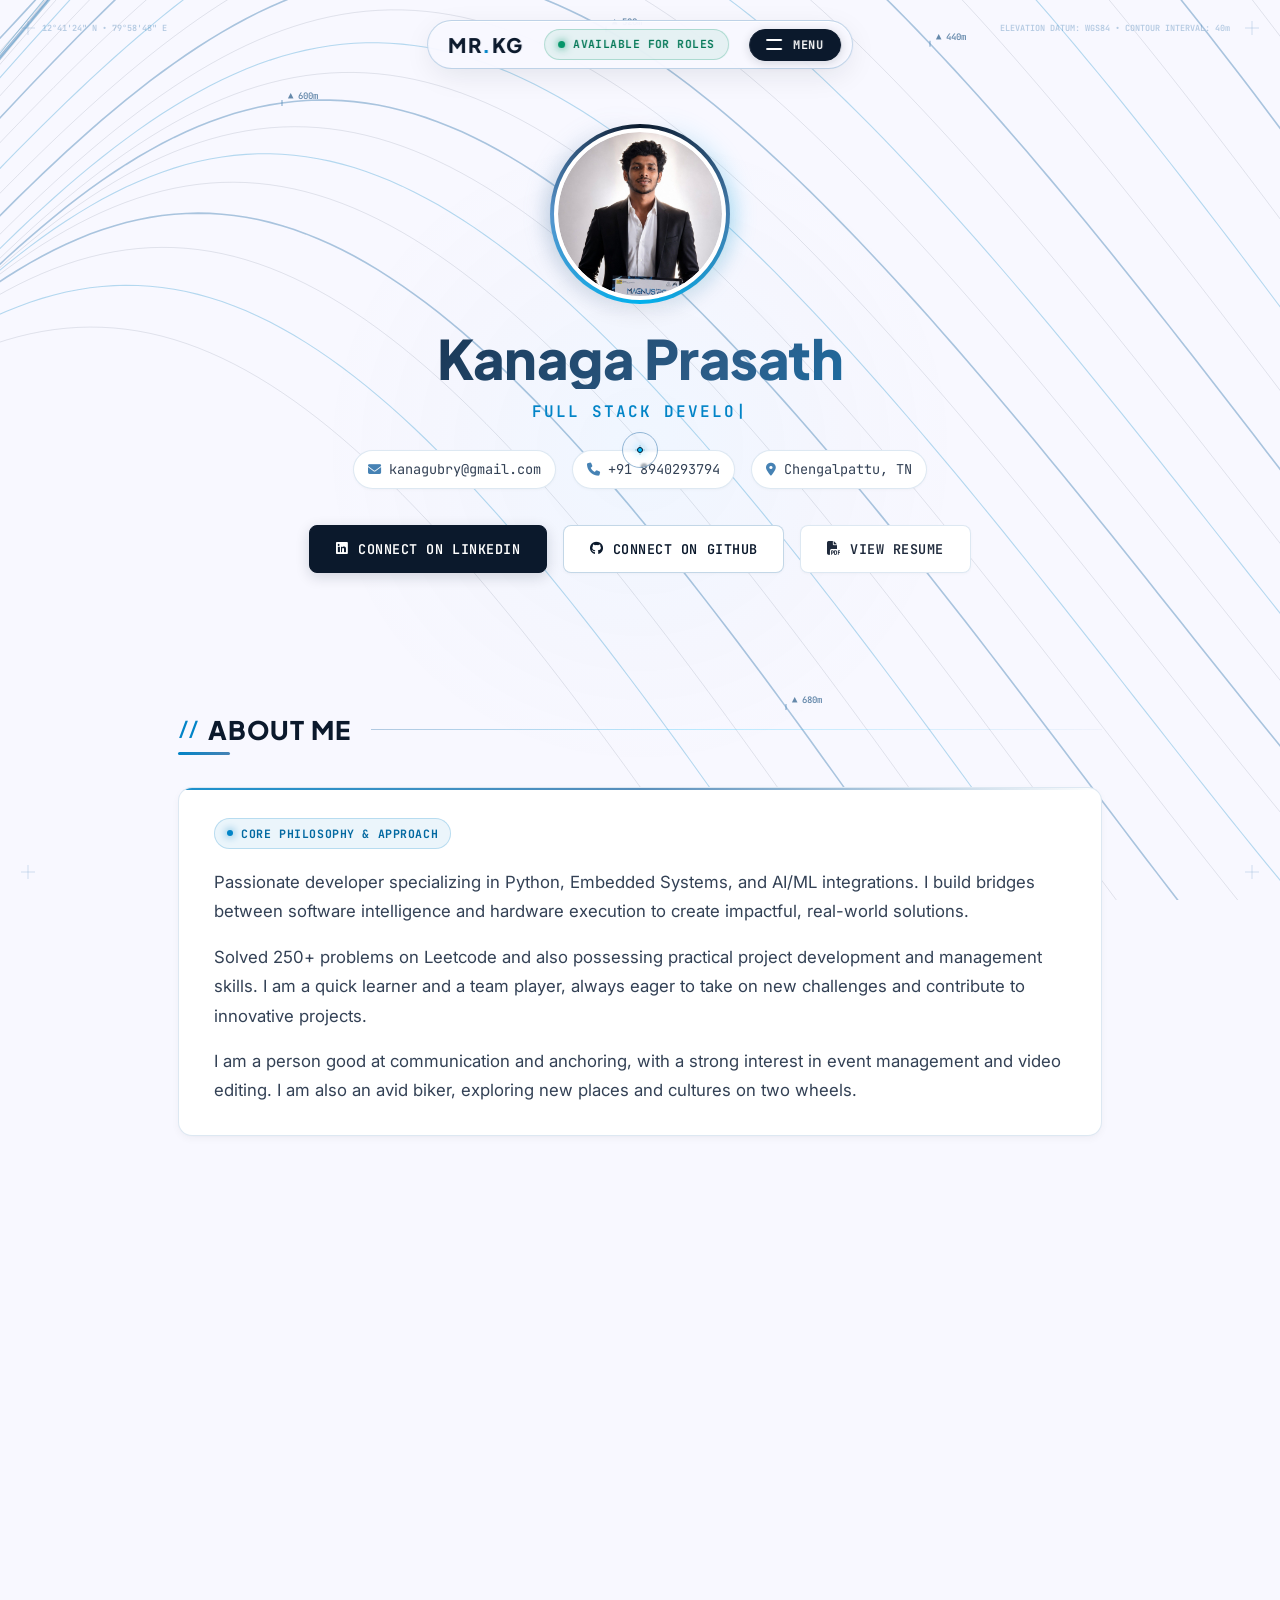
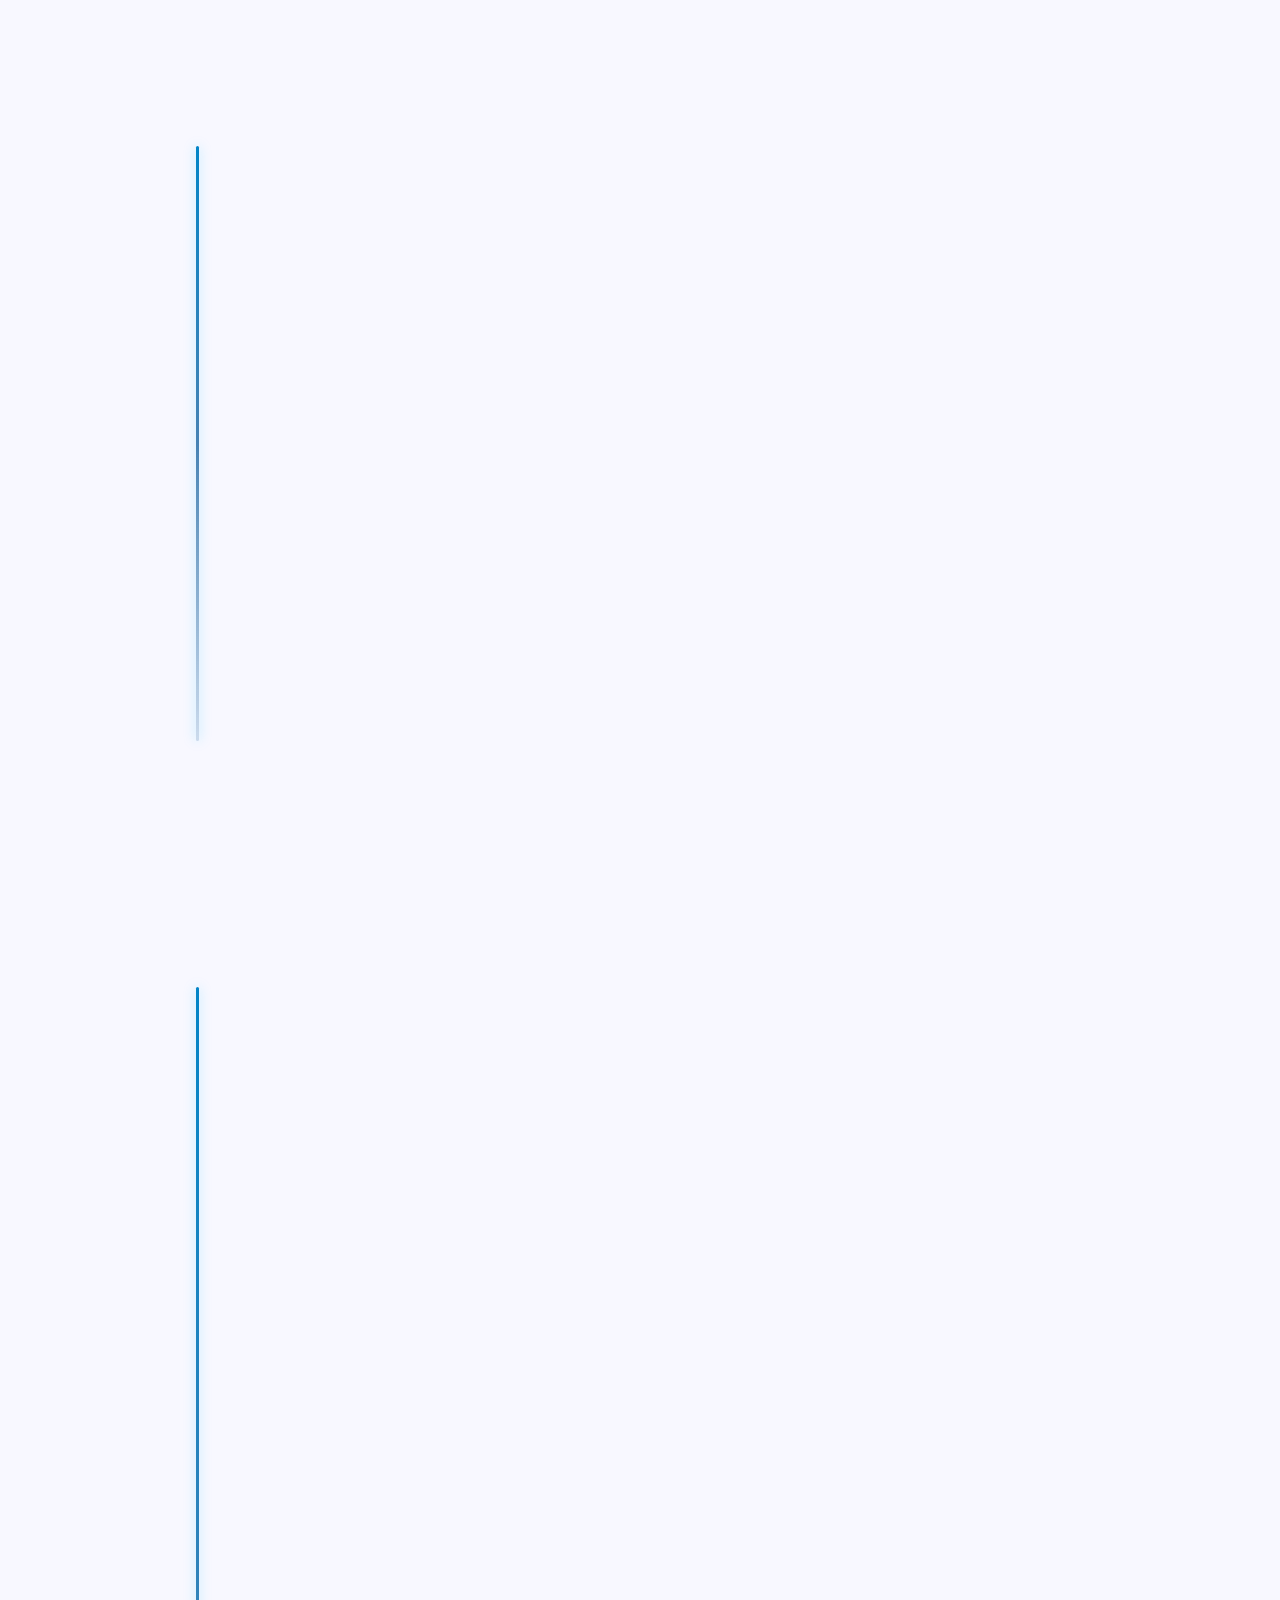
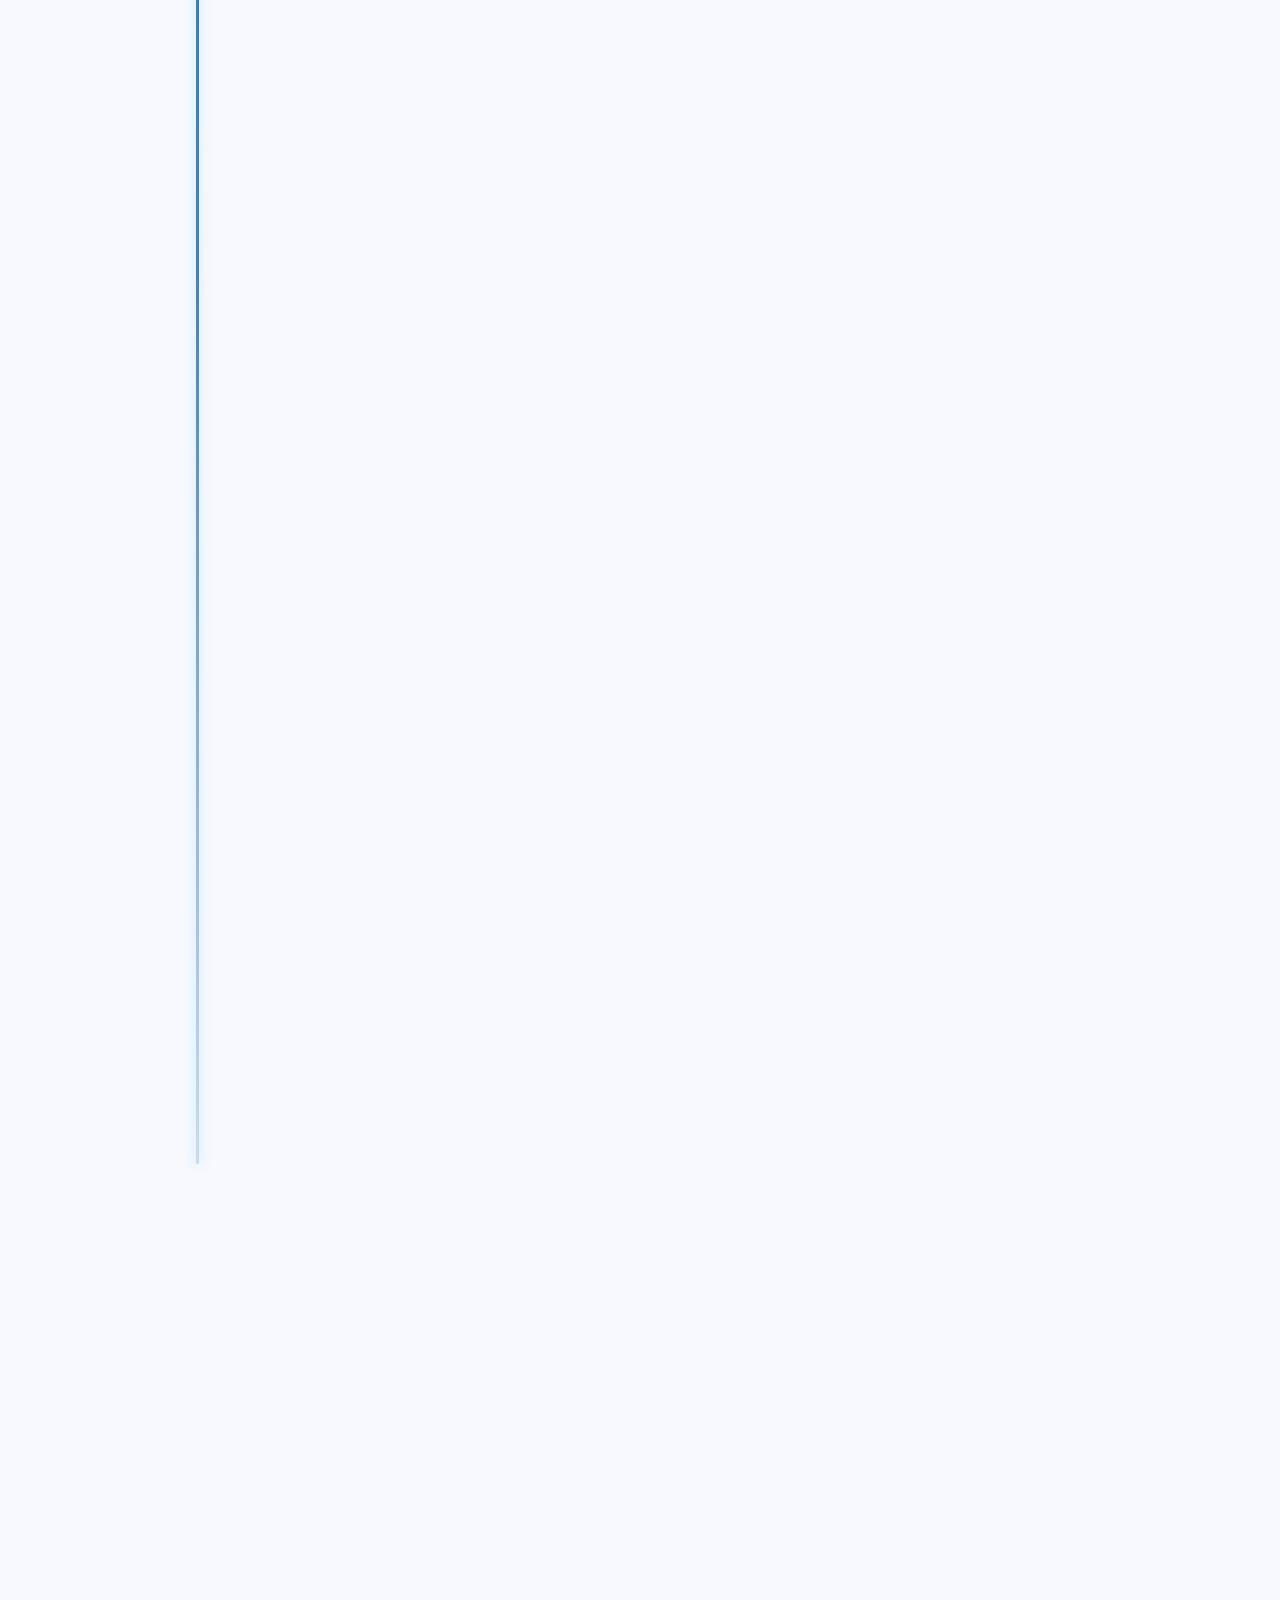
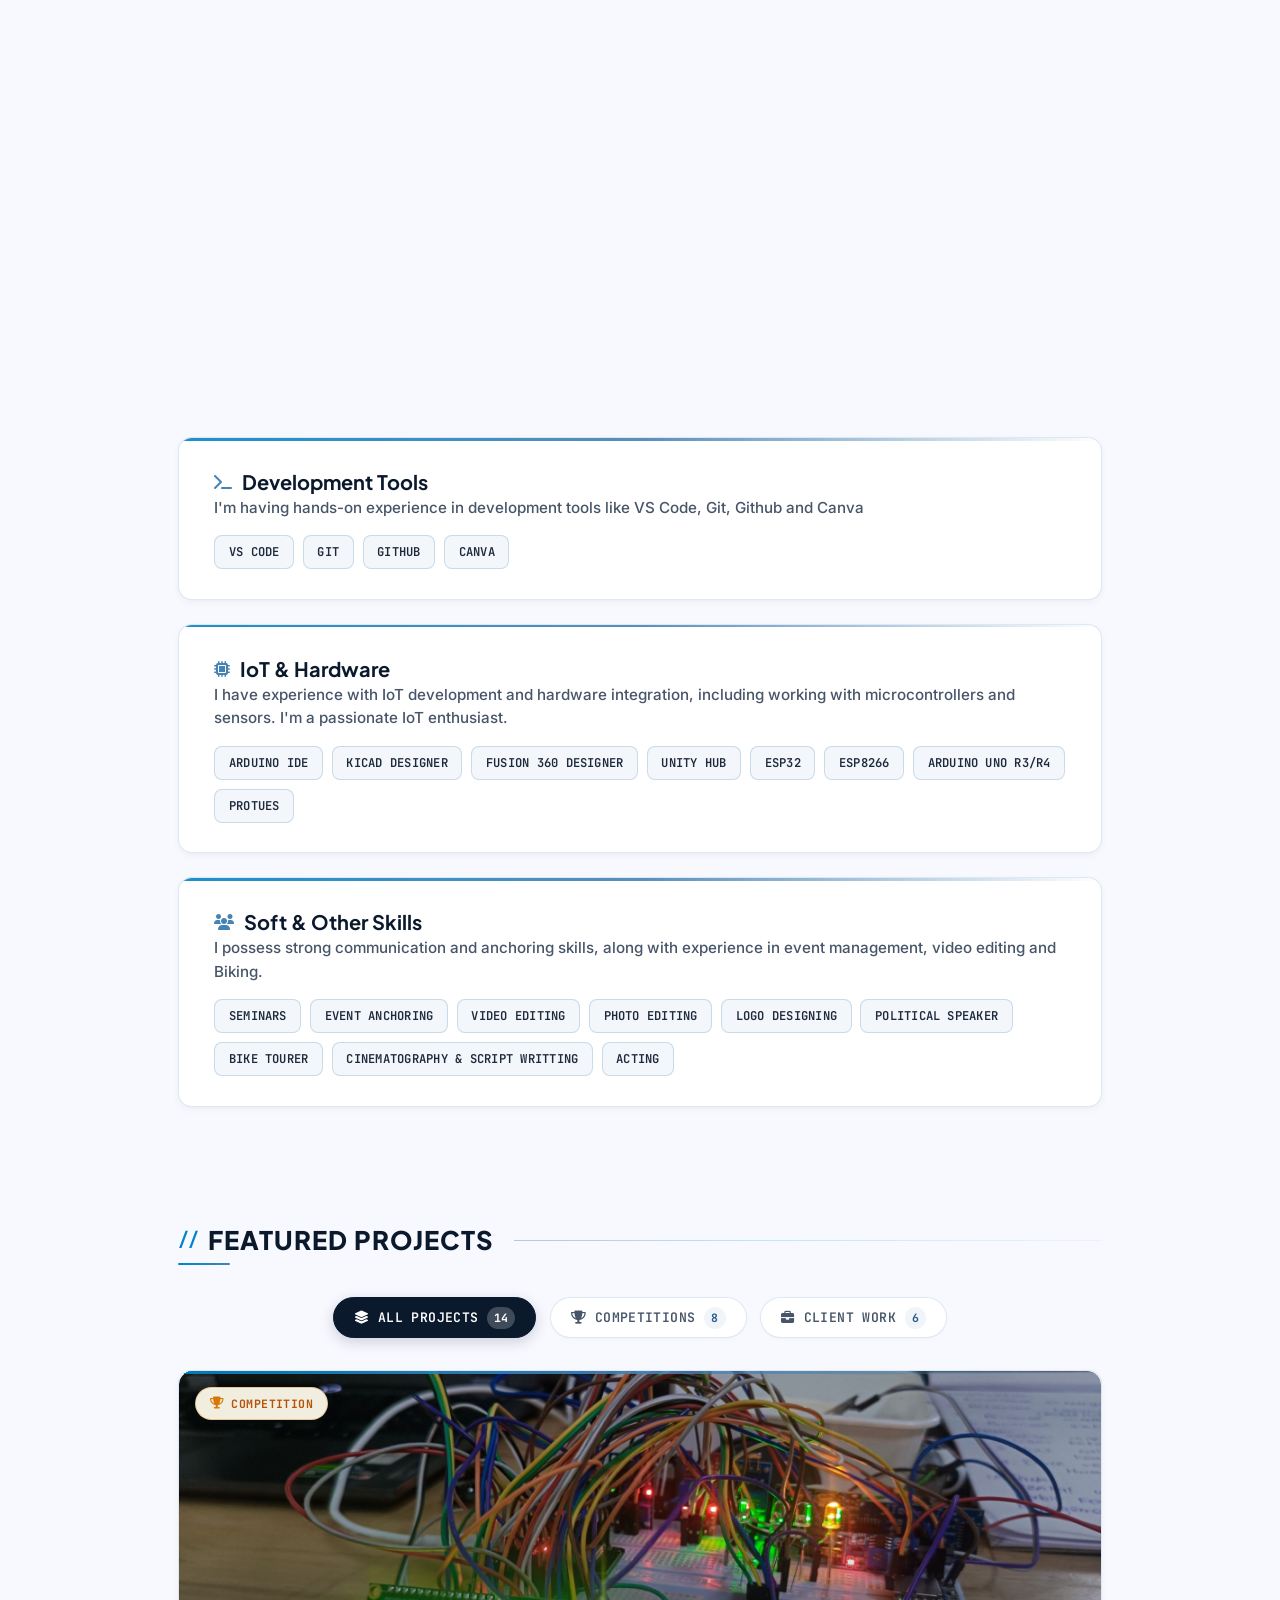
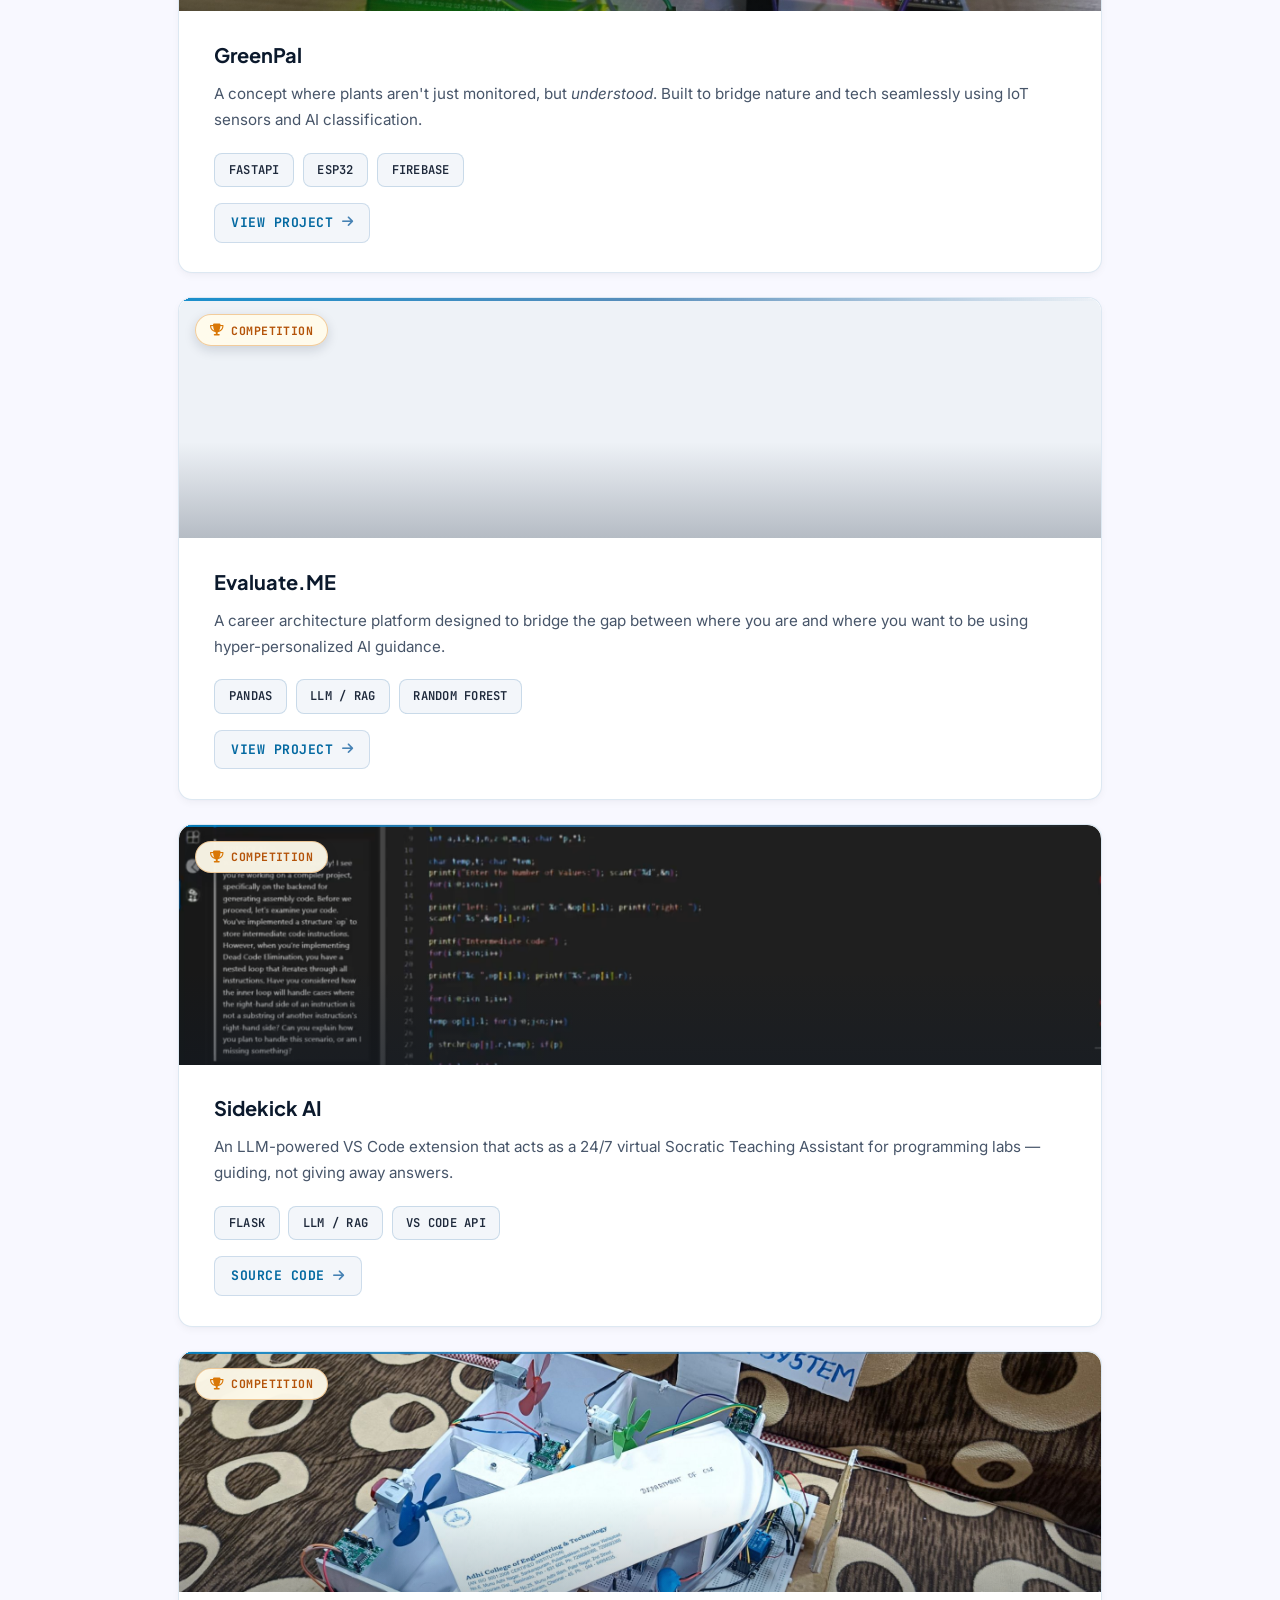
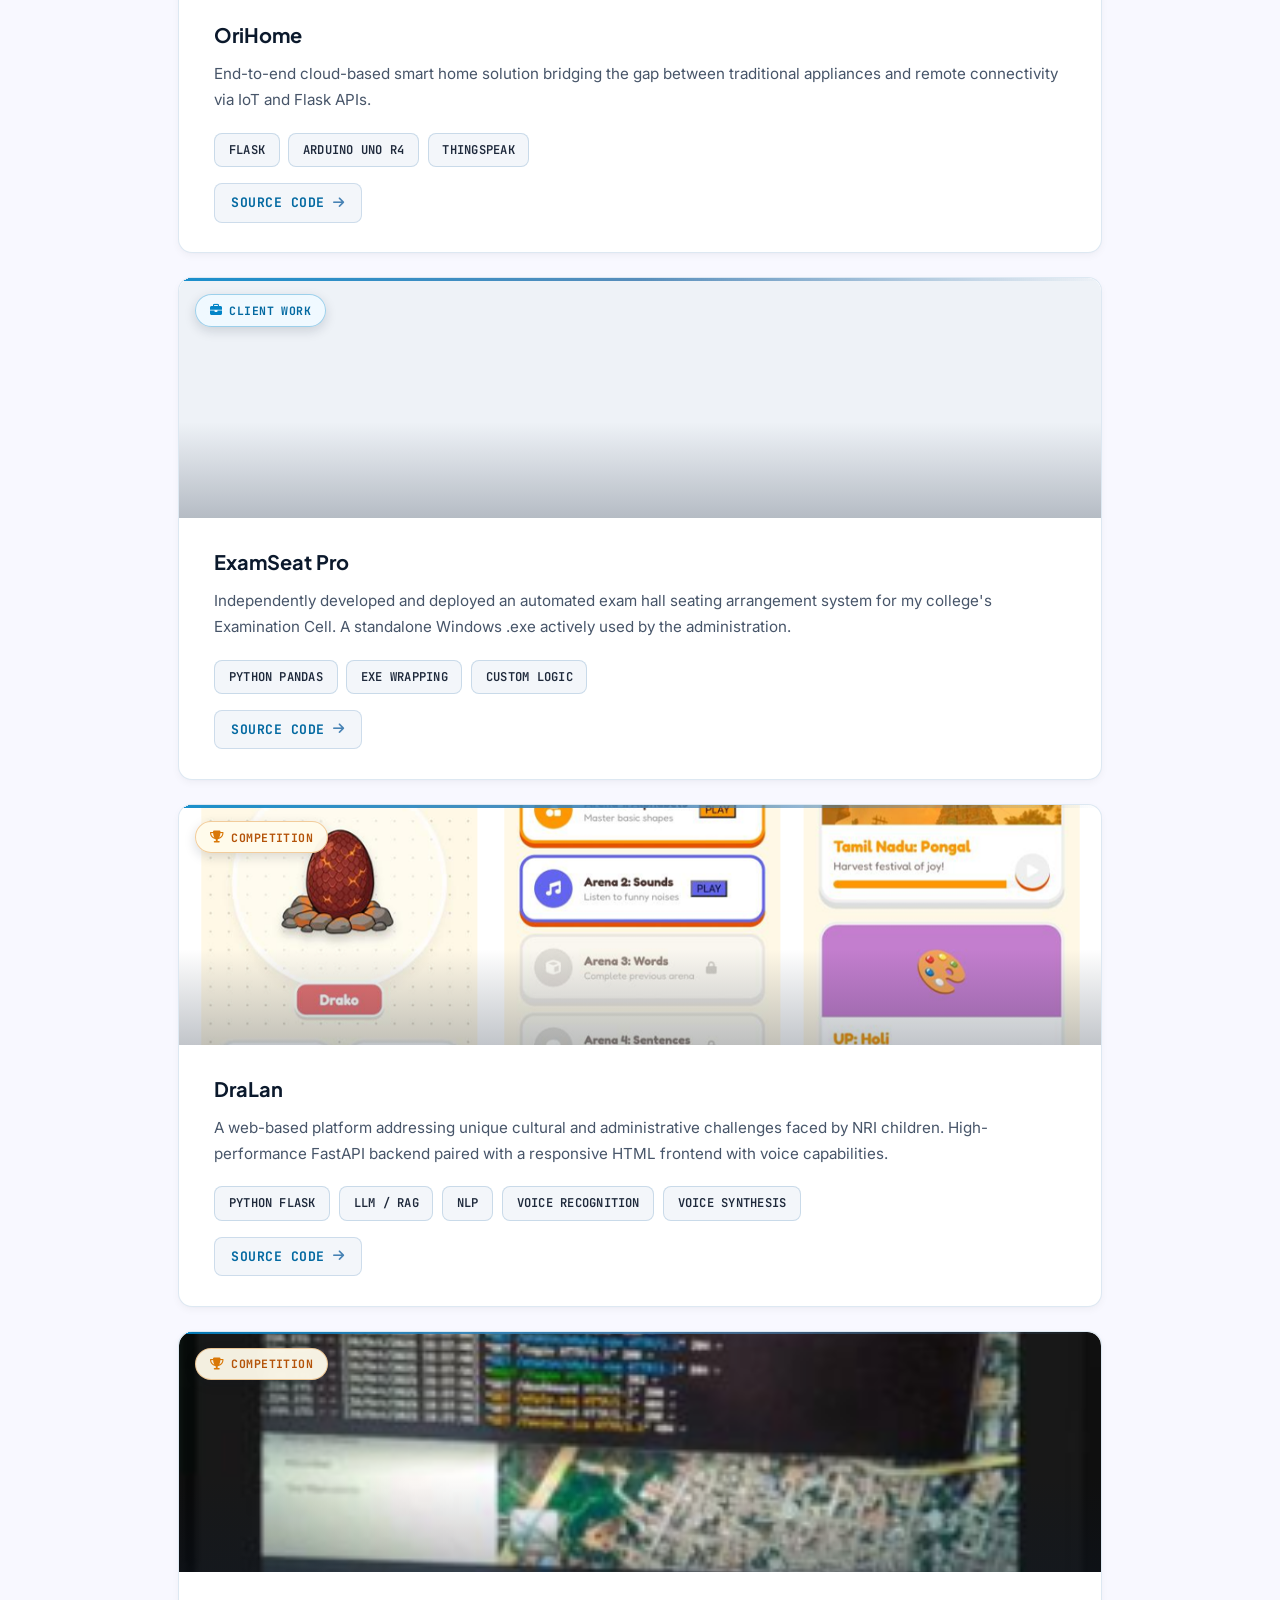
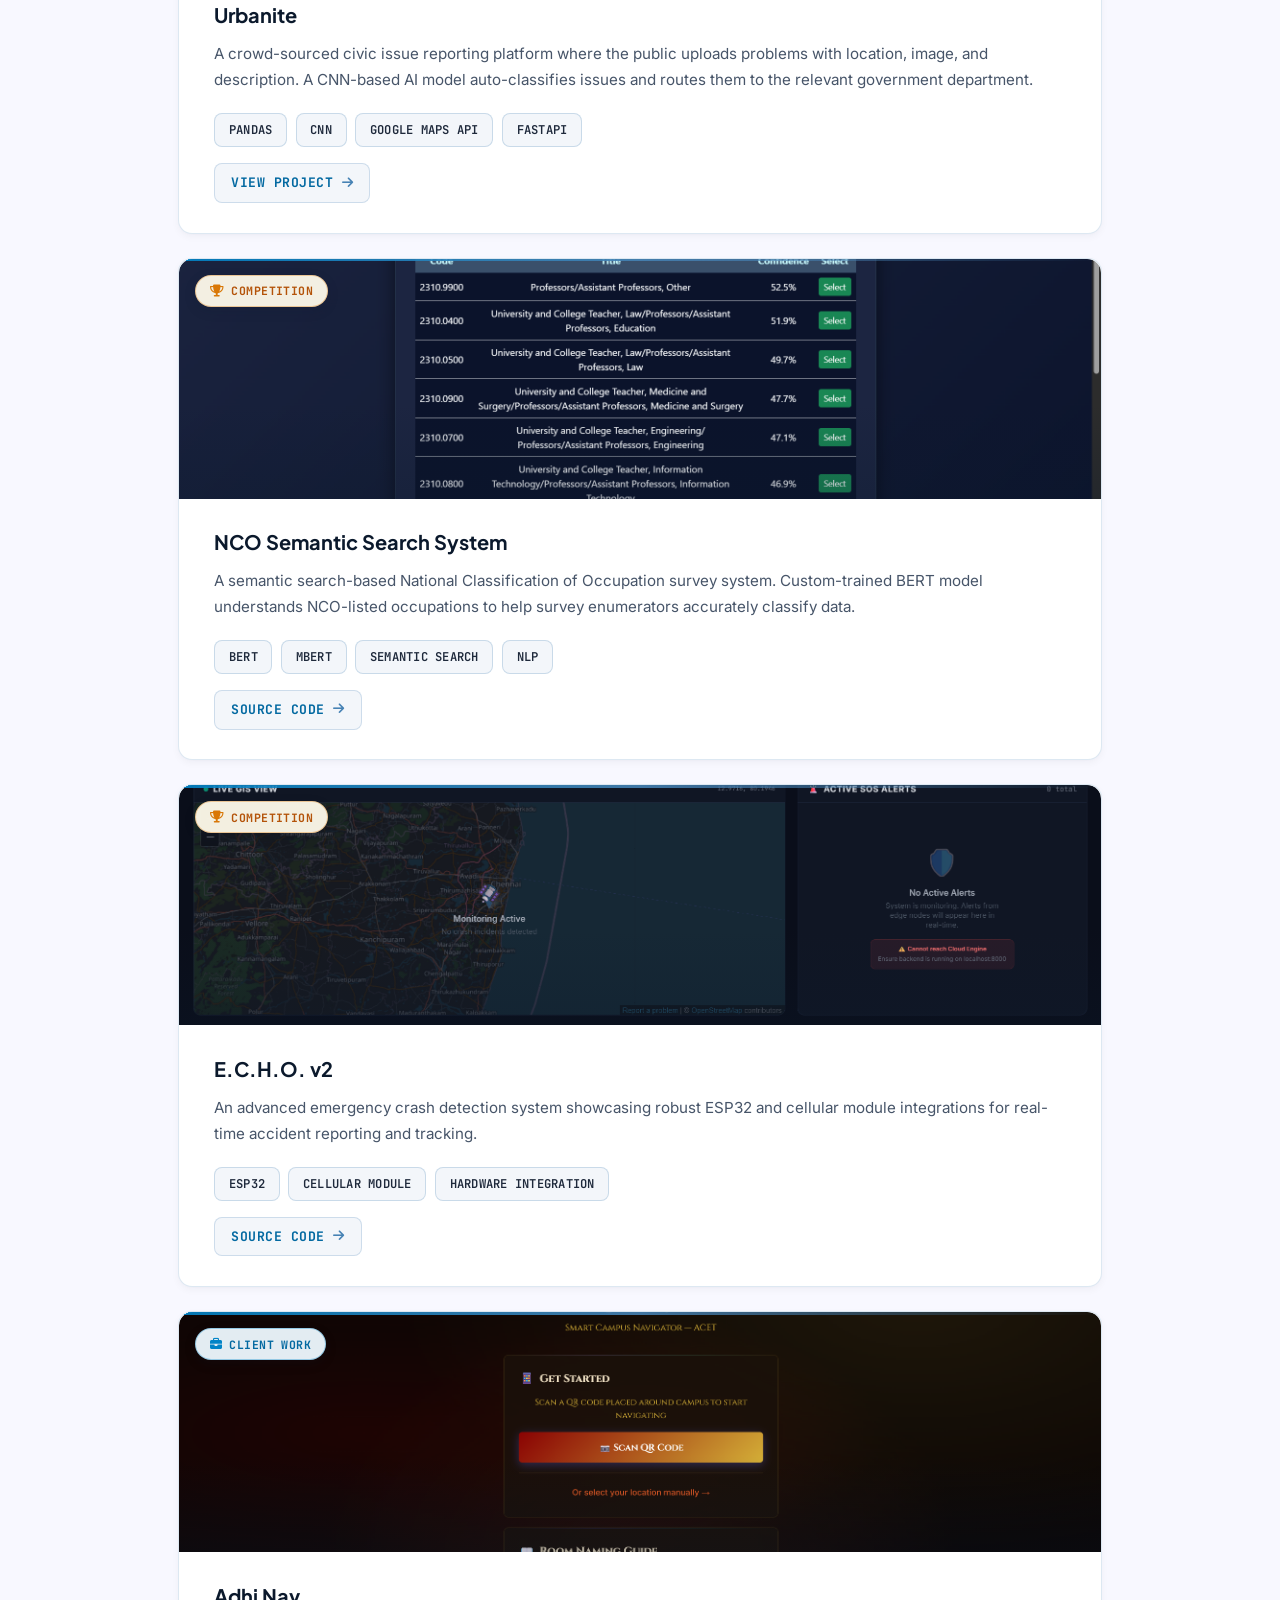
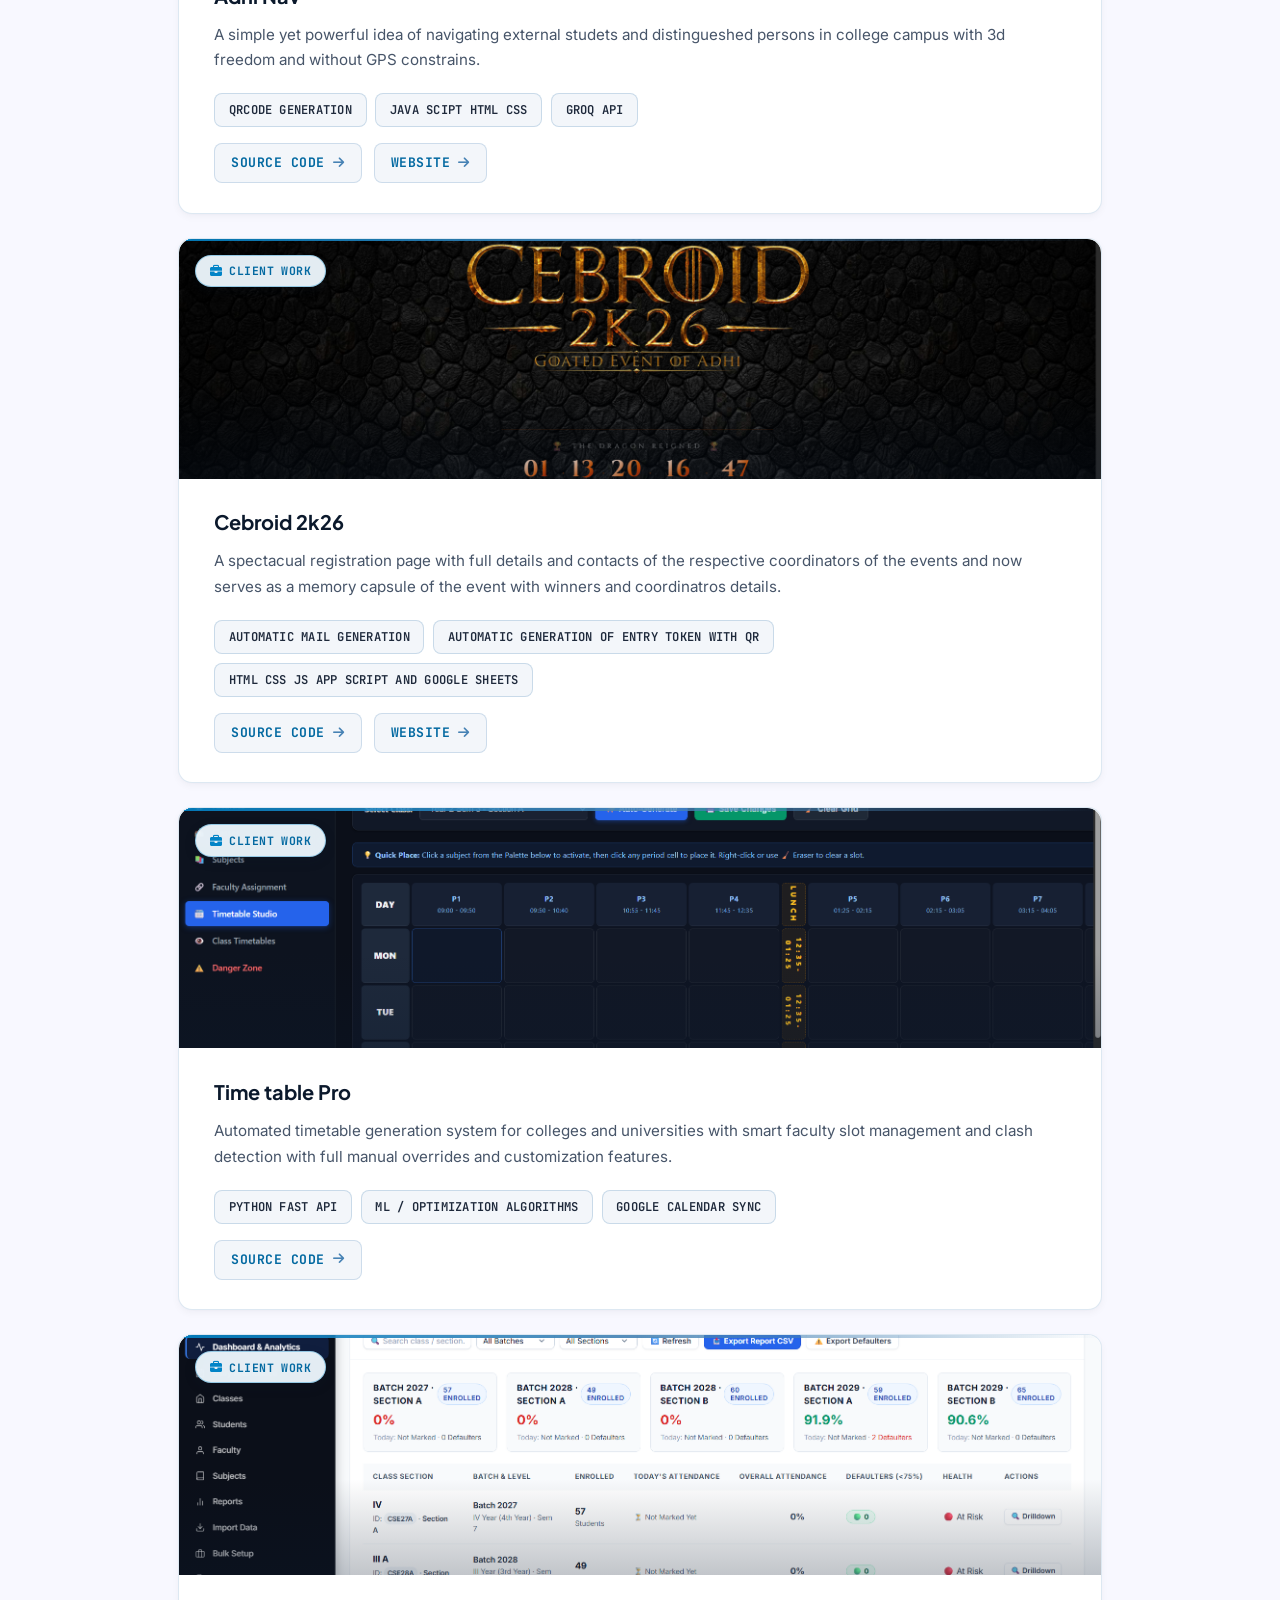
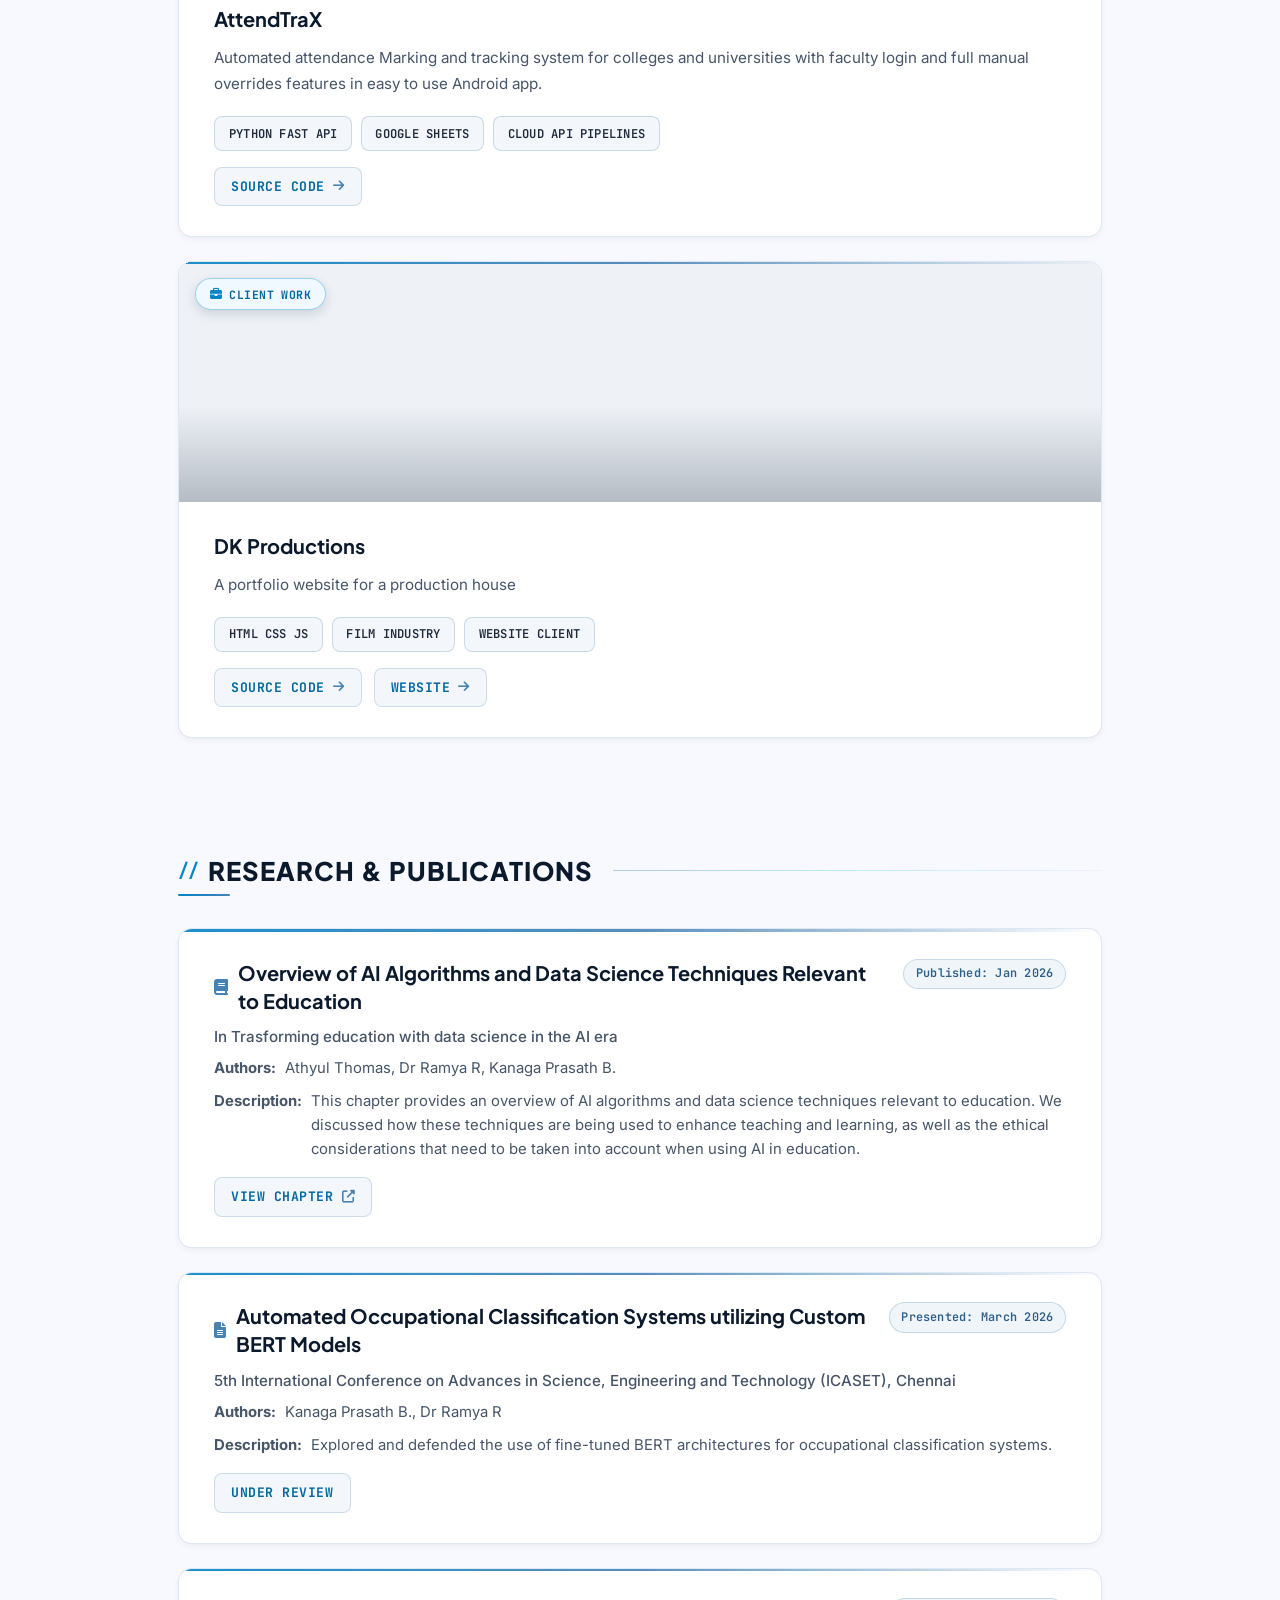
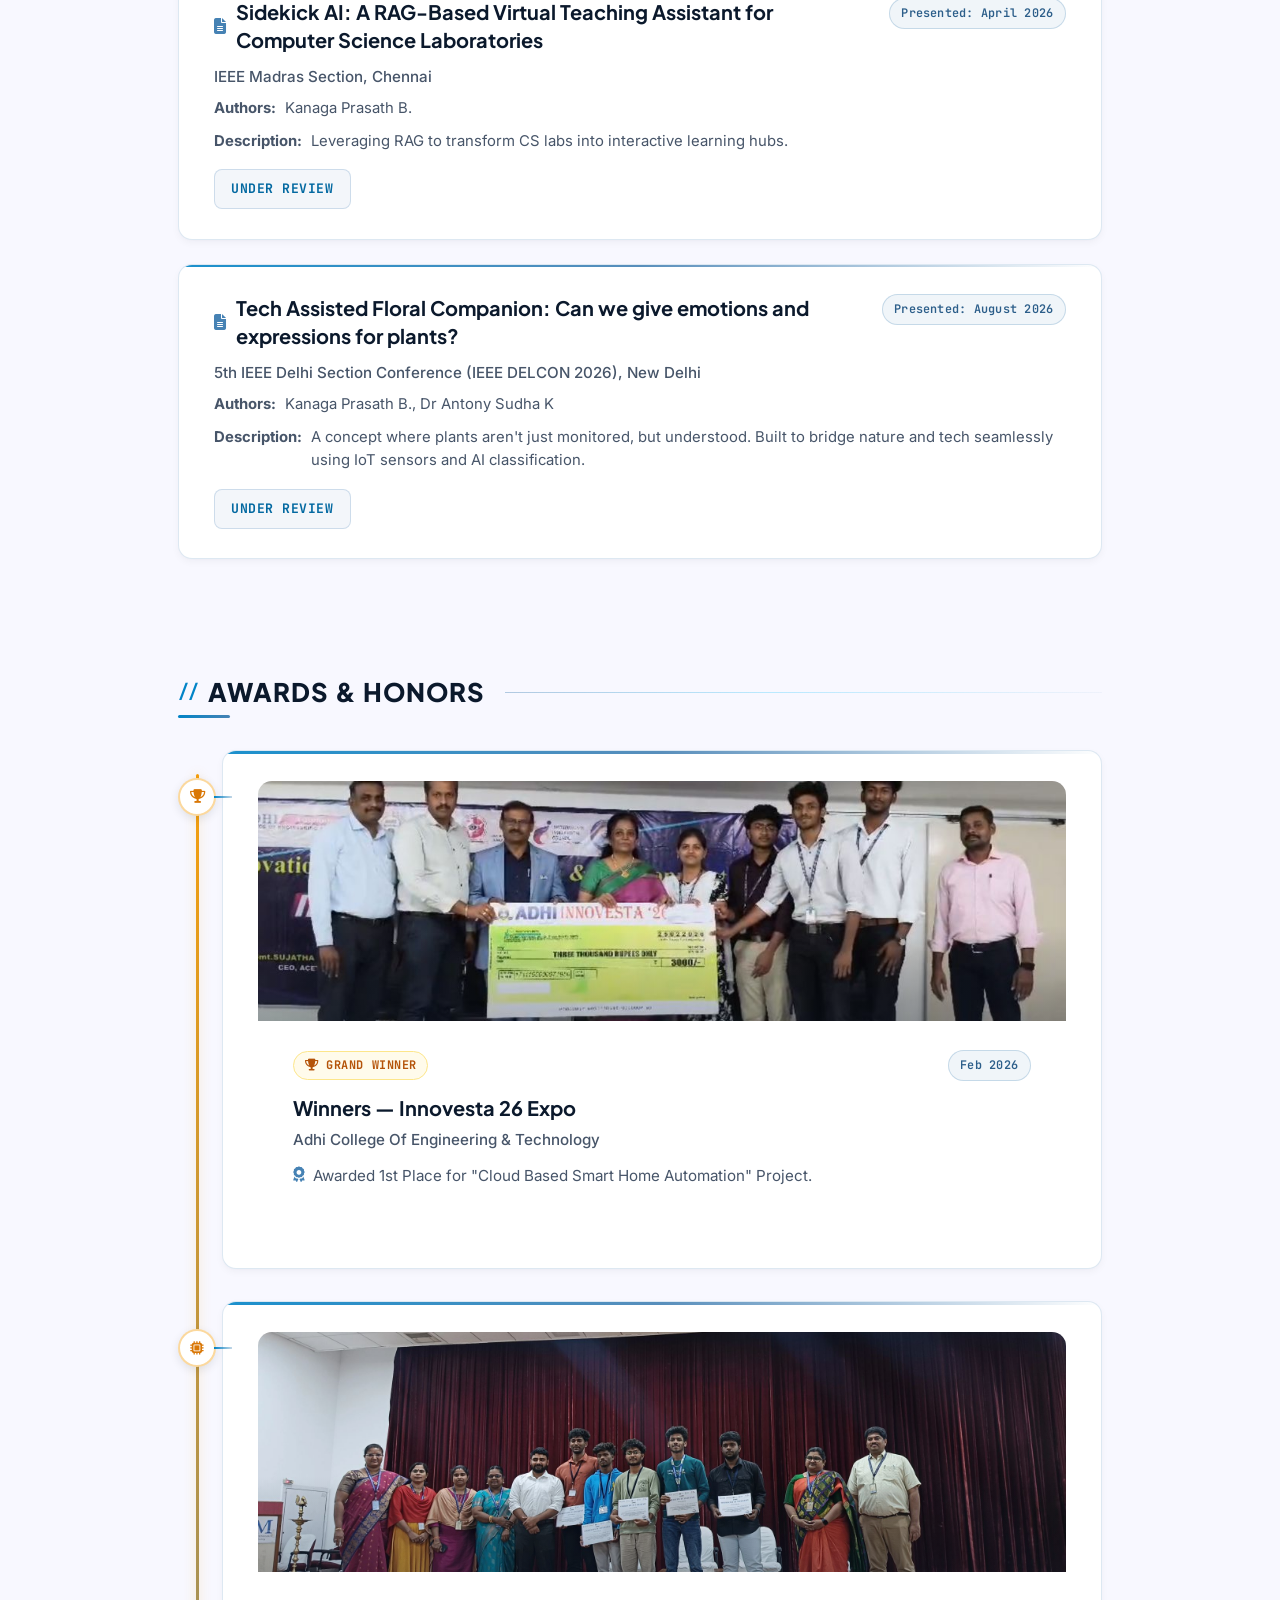
==== commit a5510fa6: "Add files via upload" ====
--- a/index.html
+++ b/index.html
@@ -212,19 +212,19 @@
                      <div class="tile-icon"><i class="fas fa-star"></i></div>
                      <span class="tile-label">Cumulative GPA</span>
                      <h4 class="tile-val grade-val">8.1 CGPA</h4>
-                     <span class="tile-sub">Top Tier Standing</span>
+                     <span class="tile-sub">First class</span>
                 </div>
                 <div class="glass-card bento-tile">
                      <div class="tile-icon"><i class="fas fa-rocket"></i></div>
                      <span class="tile-label">Built Projects</span>
                      <h4 class="tile-val">17+</h4>
-                     <span class="tile-sub">Hardware &amp; Web Systems</span>
+                     <span class="tile-sub">Hardware &amp; Full stack projects</span>
                 </div>
                 <div class="glass-card bento-tile">
                      <div class="tile-icon"><i class="fas fa-code"></i></div>
                      <span class="tile-label">LeetCode Solved</span>
                      <h4 class="tile-val">250+</h4>
-                     <span class="tile-sub">Algorithms &amp; DS</span>
+                     <span class="tile-sub">Python, Java, DSA, &amp; SQL</span>
                 </div>
             </div>
         </section>
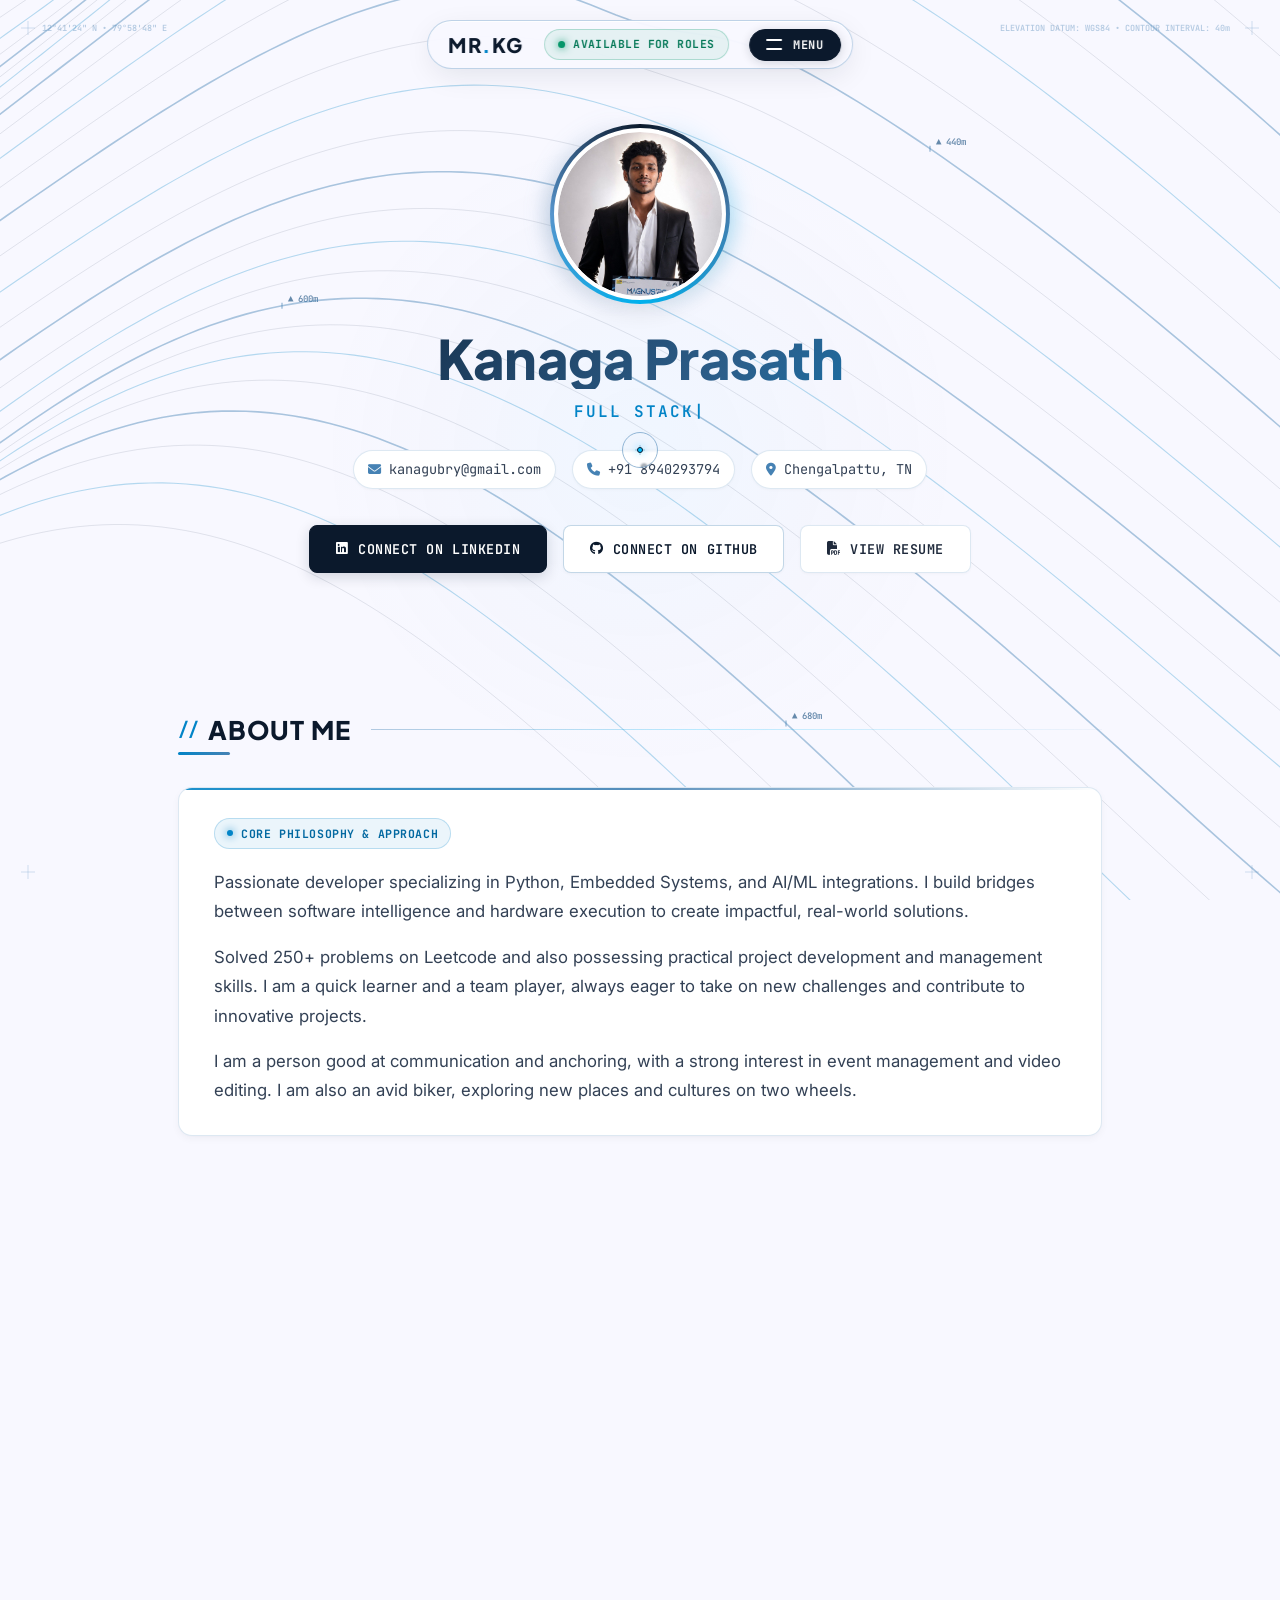
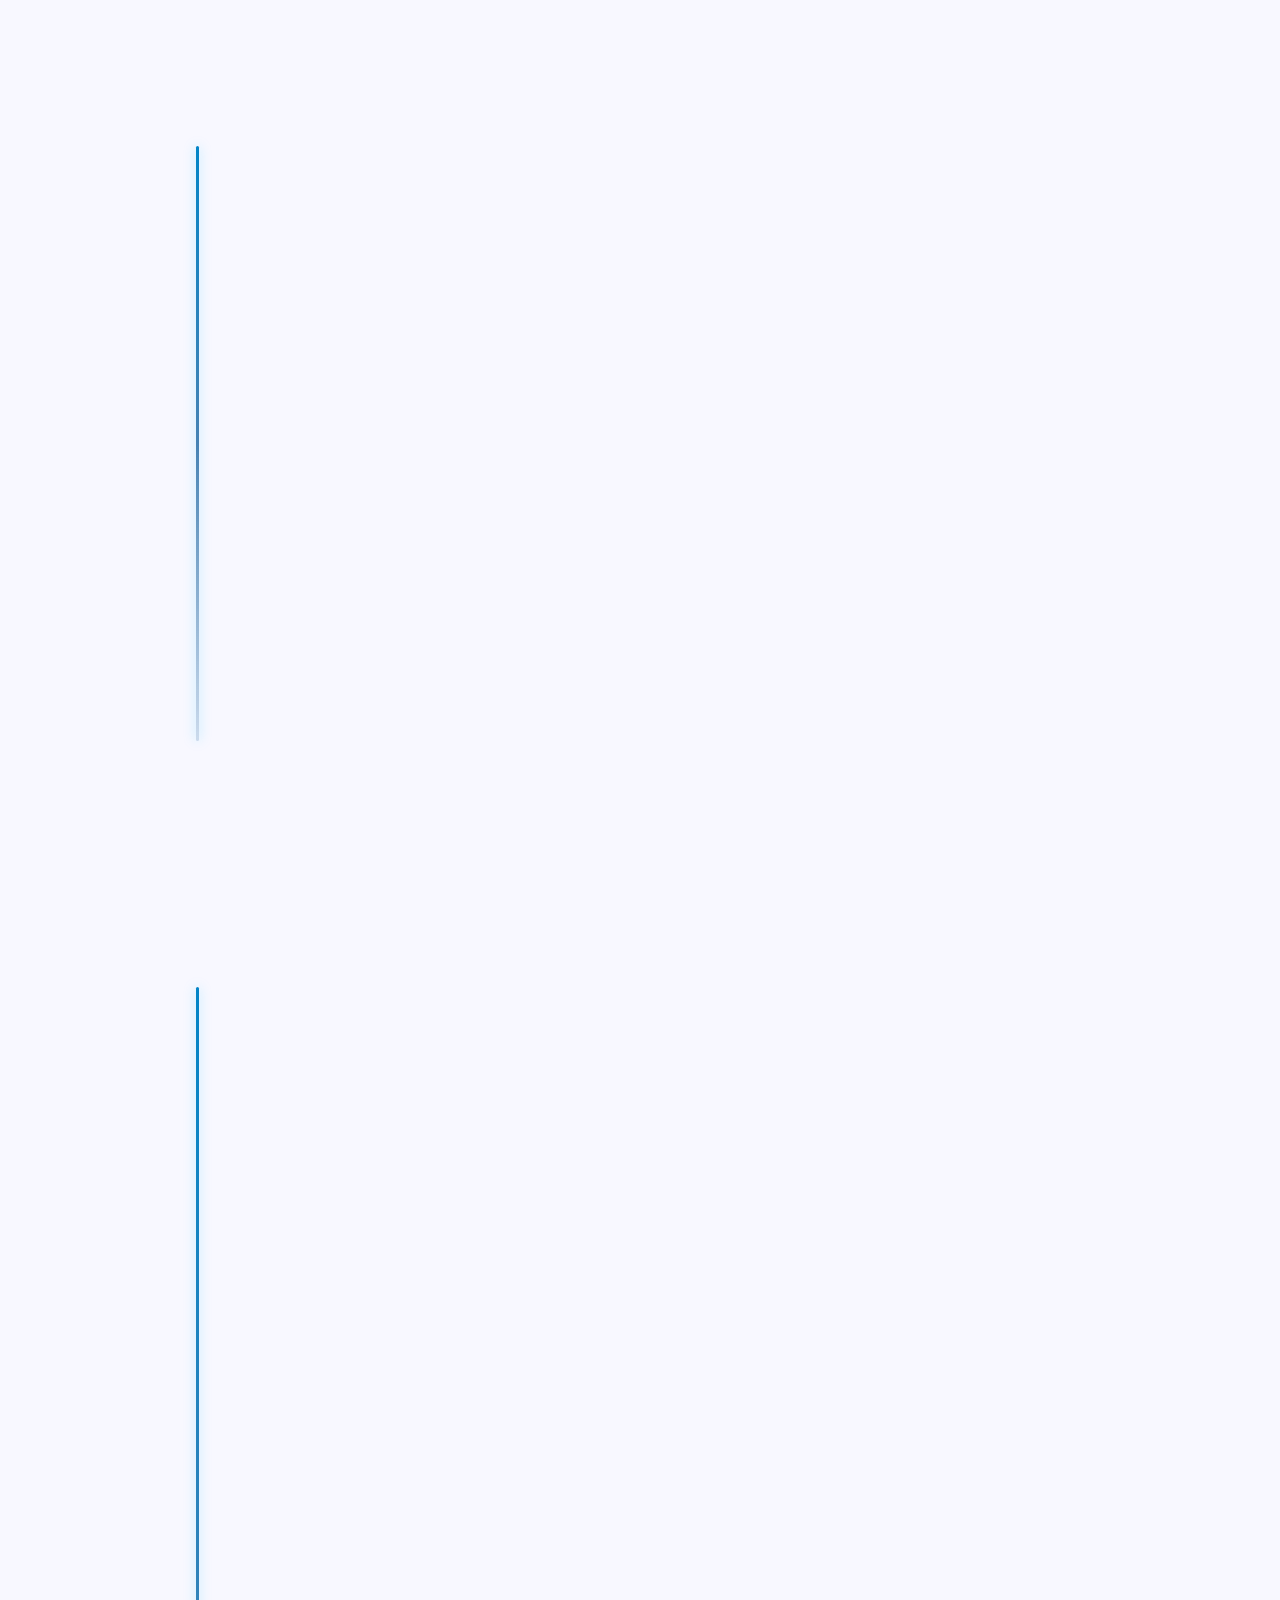
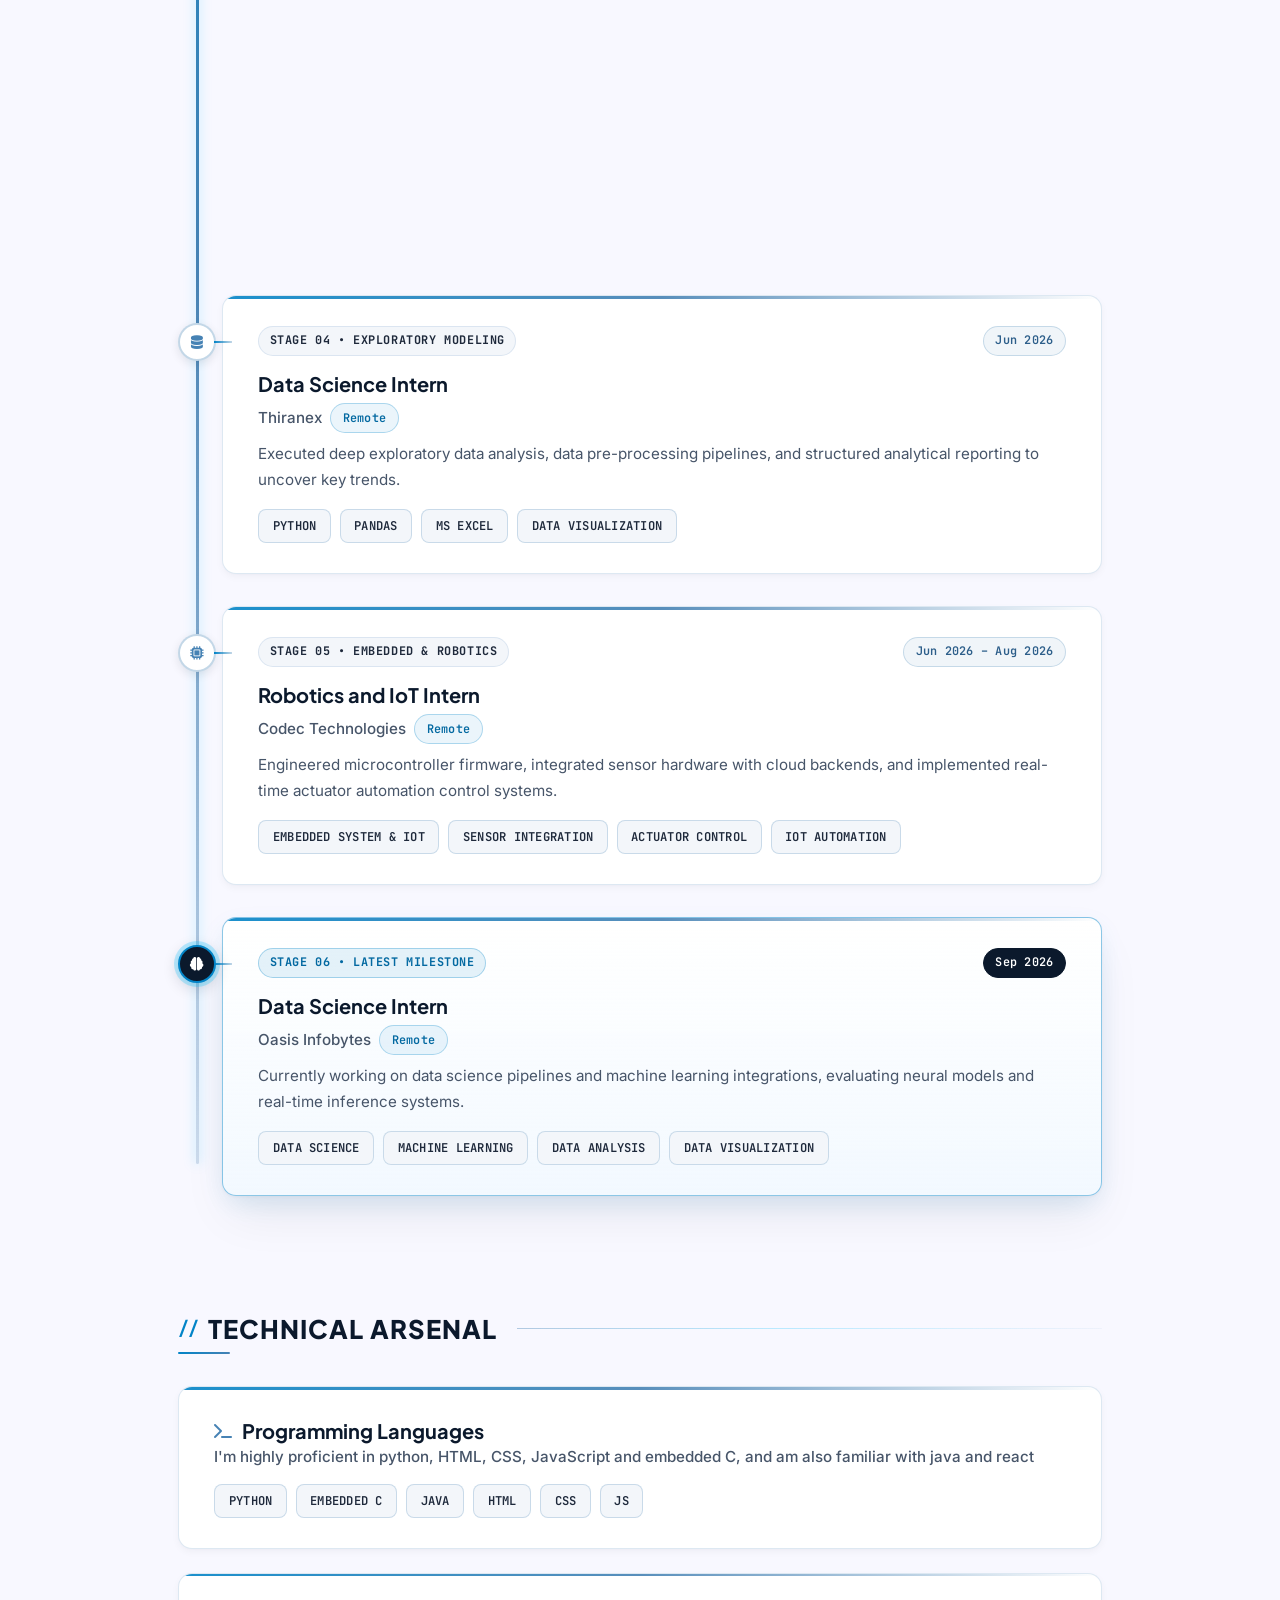
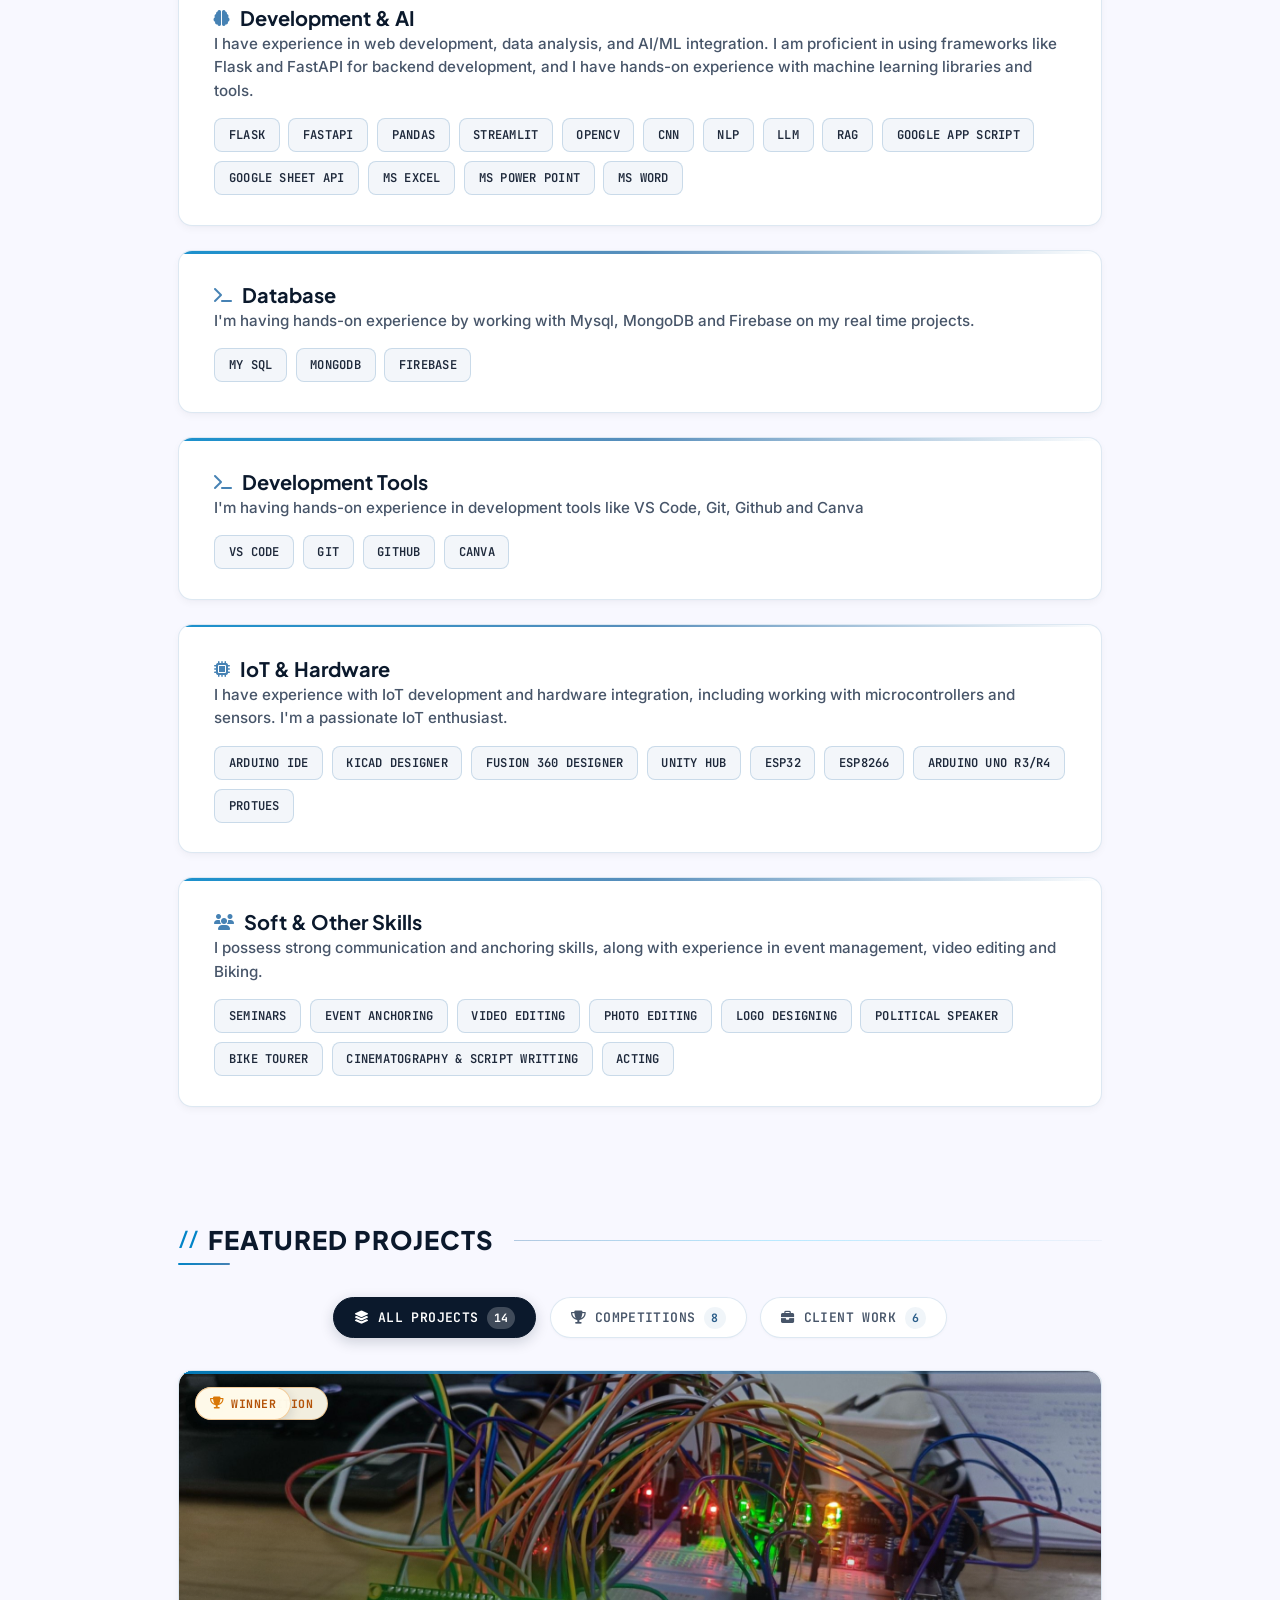
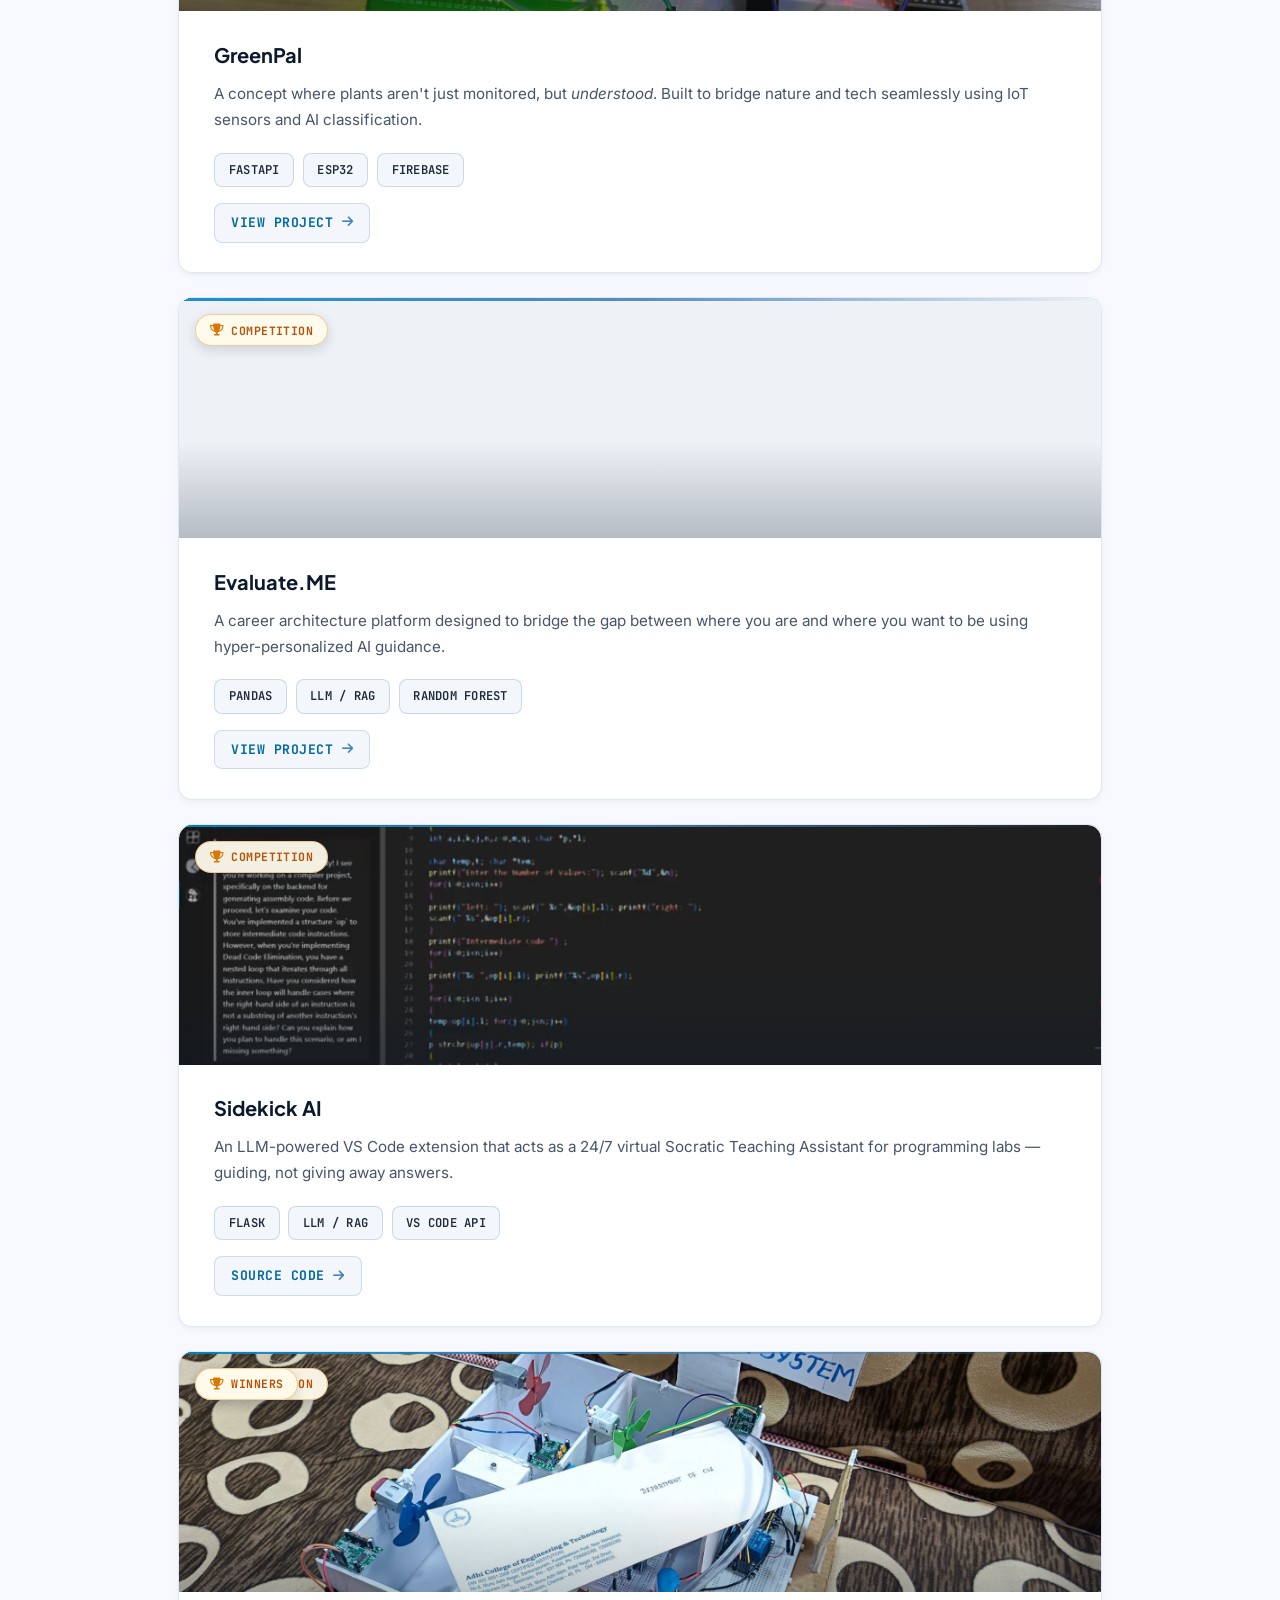
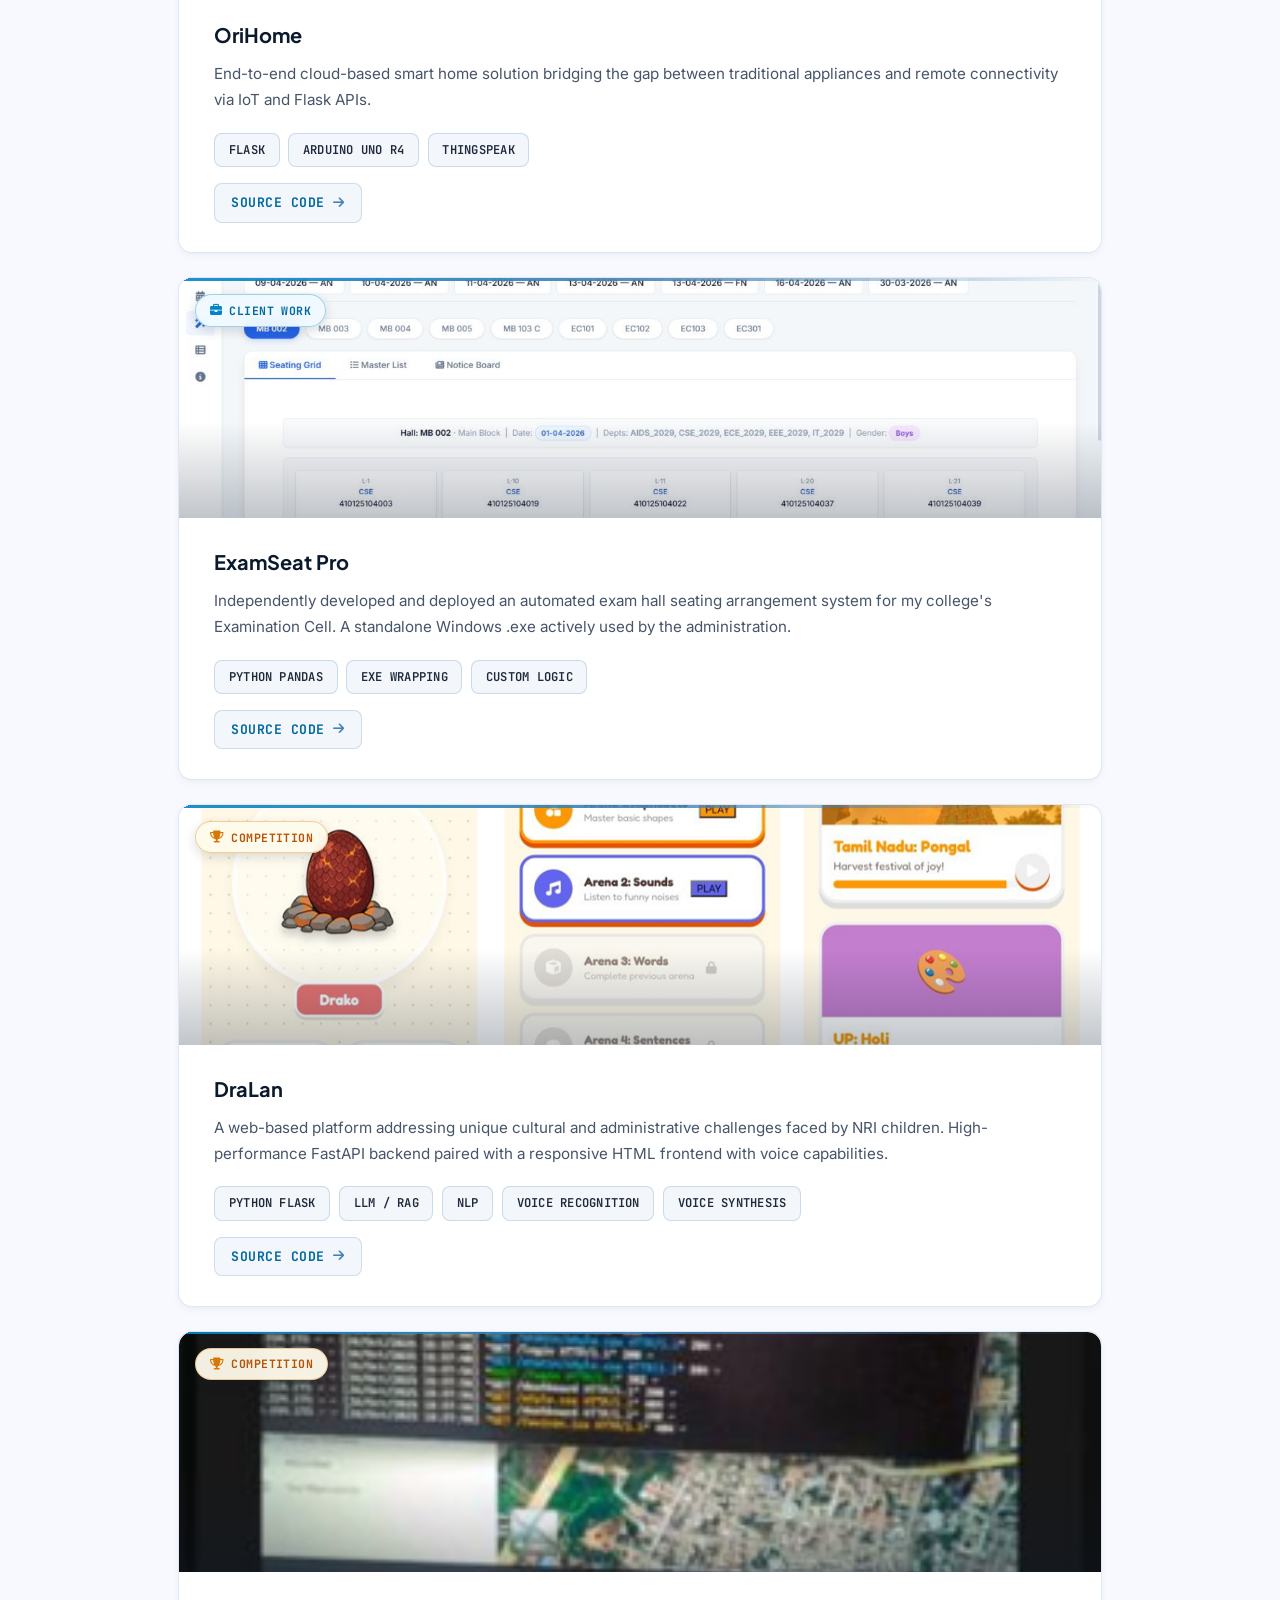
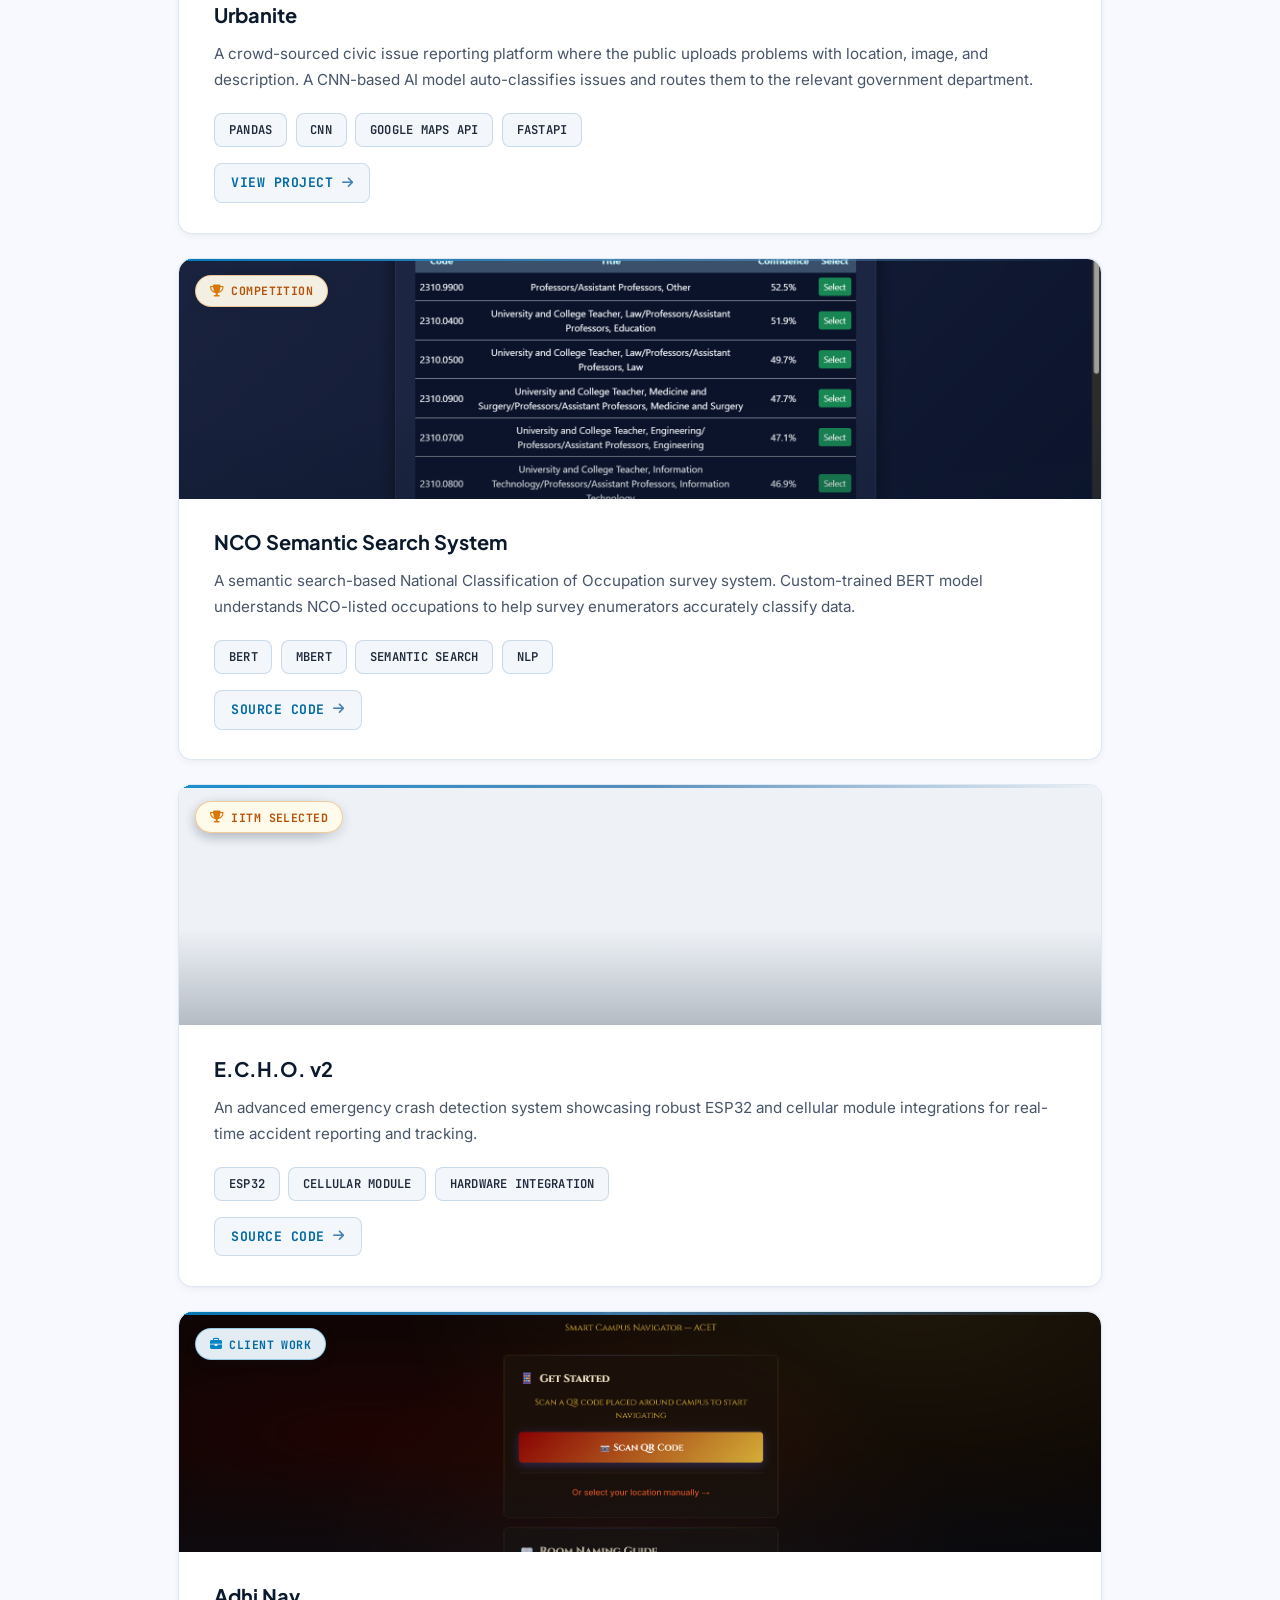
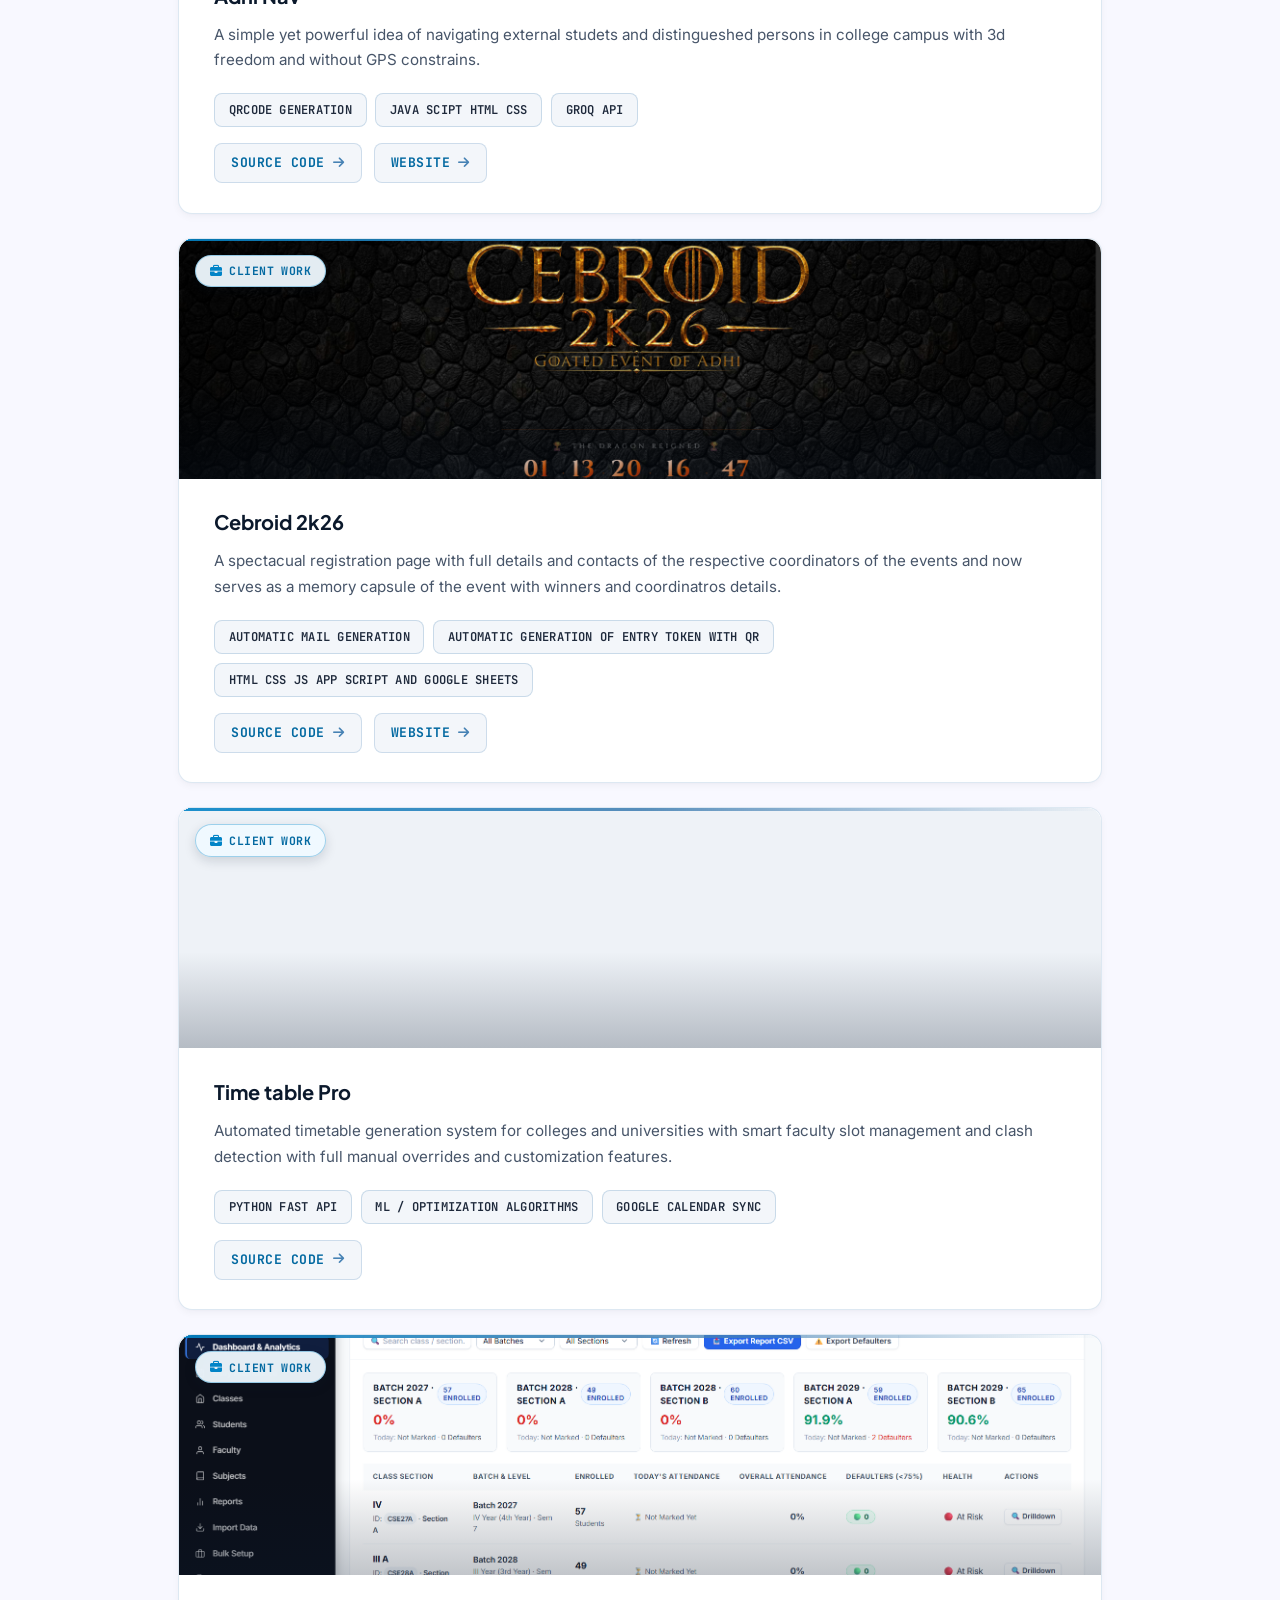
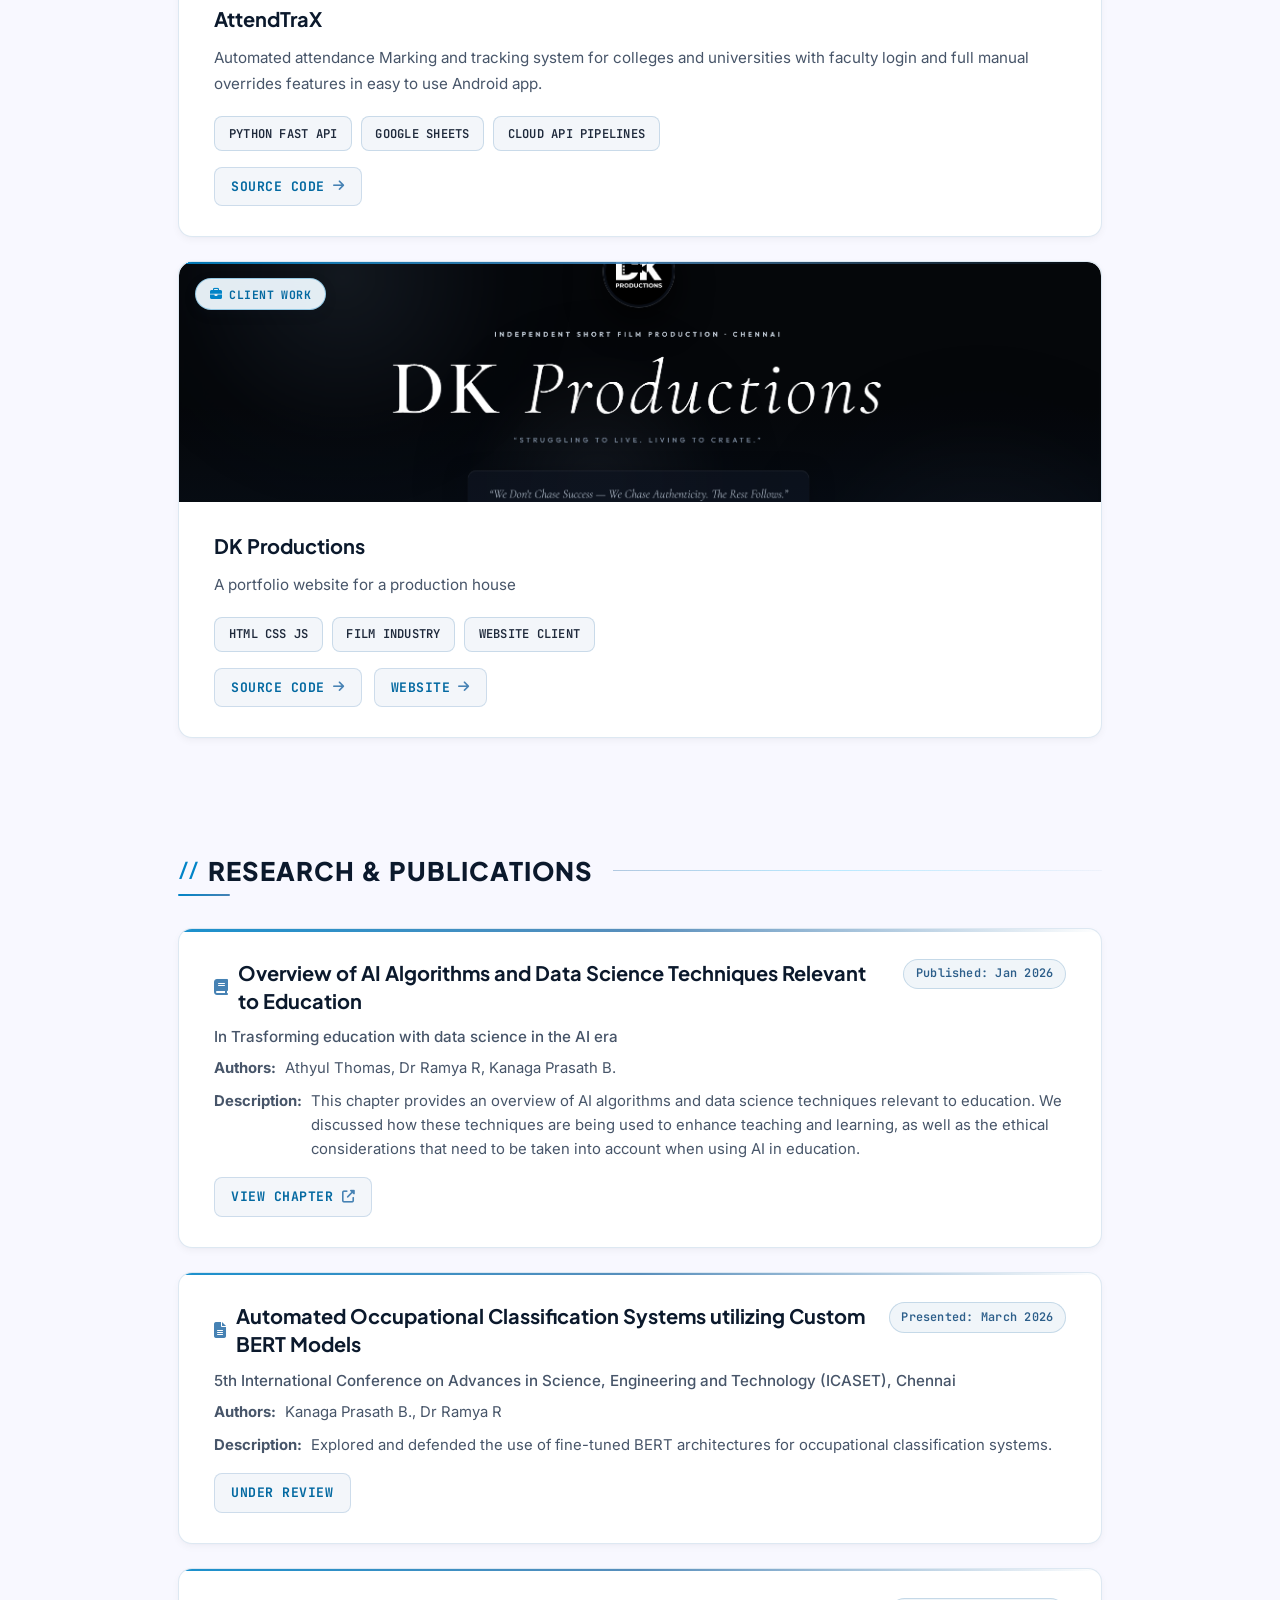
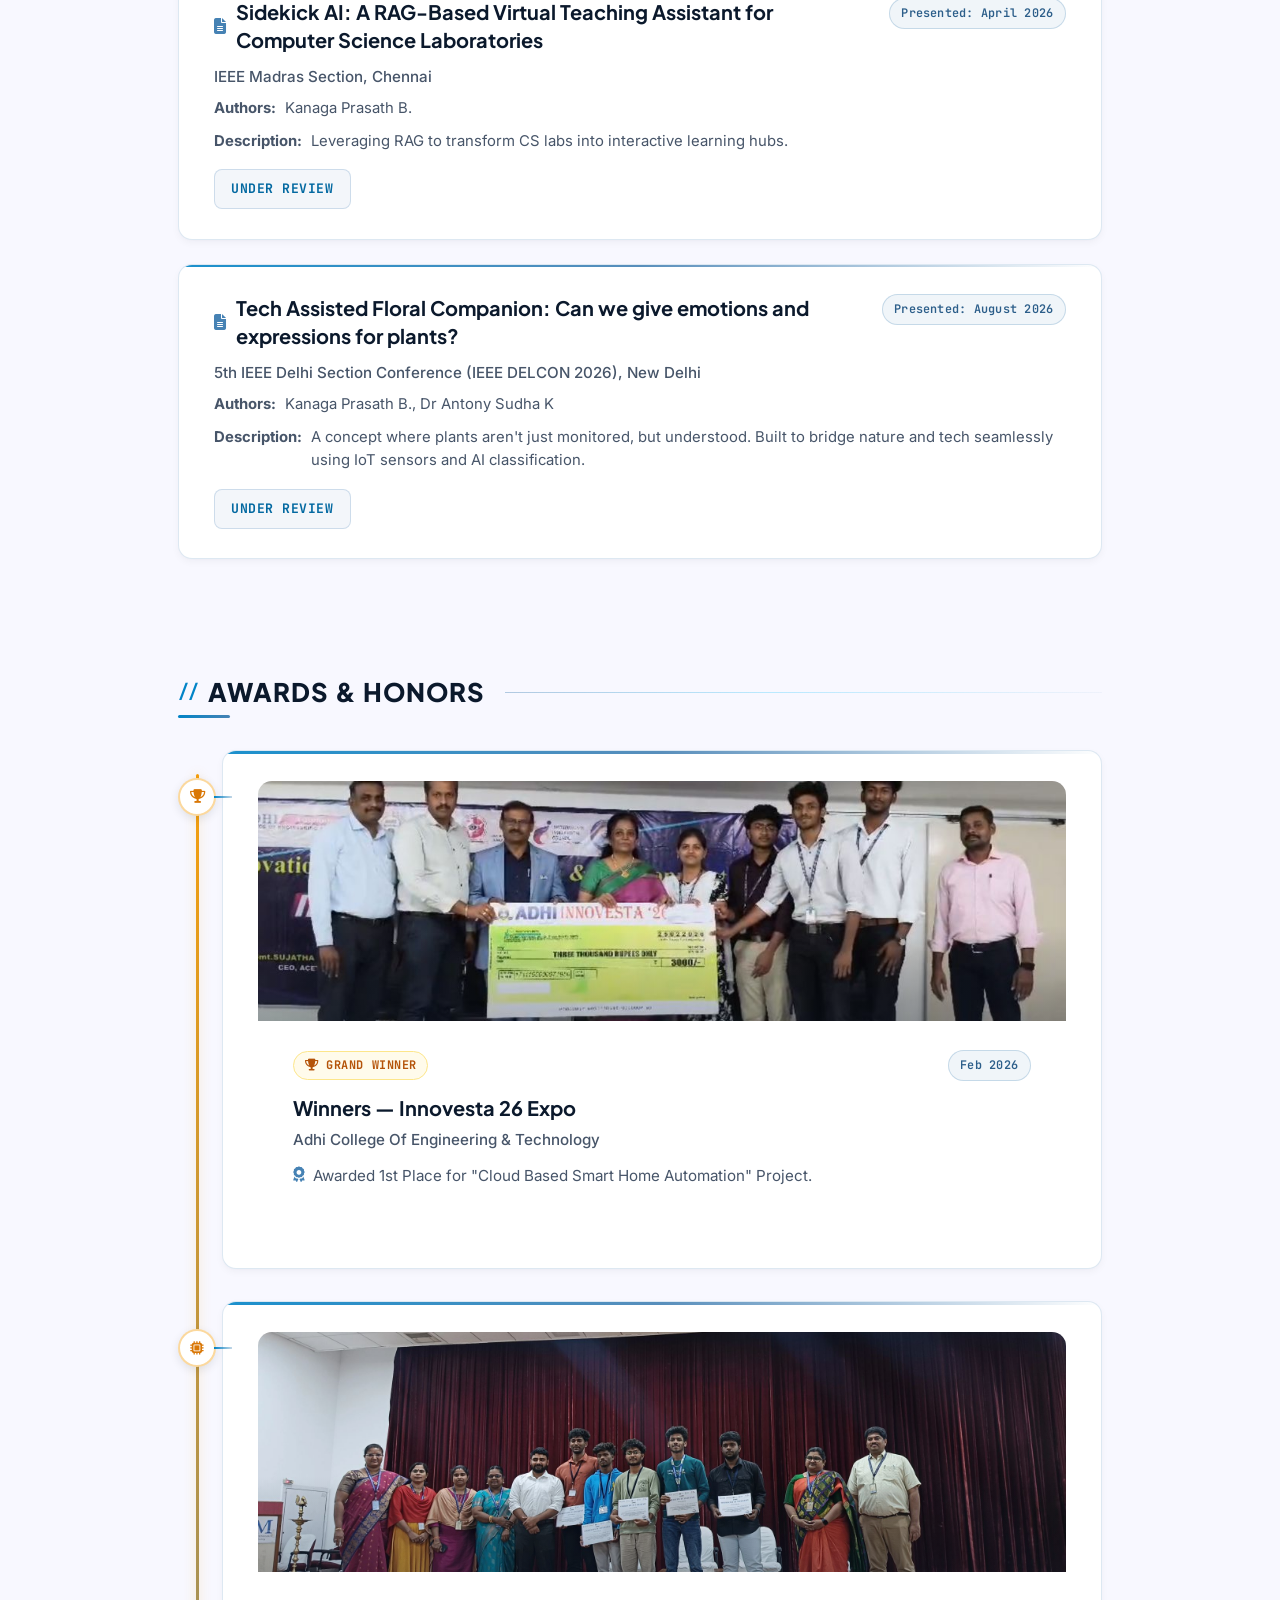
==== commit 13d1a949: "Add files via upload" ====
--- a/index.html
+++ b/index.html
@@ -561,6 +561,9 @@
                         <div class="project-badge-pill badge-competition">
                             <i class="fas fa-trophy"></i> Competition
                         </div>
+                        <div class="project-badge-pill badge-competition">
+                            <i class="fas fa-trophy"></i> Winner
+                        </div>
                         <div class="dummy-img-wide">
                             <img src="proj/Greenpal.jpeg" alt="GreenPal — IoT Plant Monitoring System" loading="lazy" decoding="async">
                         </div>
@@ -633,6 +636,9 @@
                         <div class="project-badge-pill badge-competition">
                             <i class="fas fa-trophy"></i> Competition
                         </div>
+                        <div class="project-badge-pill badge-competition">
+                            <i class="fas fa-trophy"></i> Winners
+                        </div>
                         <div class="dummy-img-wide">
                             <img src="proj/Orihome.jpeg" alt="OriHome — Cloud Smart Home Automation" loading="lazy" decoding="async">
                         </div>
@@ -756,6 +762,9 @@
                     <div class="project-banner">
                         <div class="project-badge-pill badge-competition">
                             <i class="fas fa-trophy"></i> Competition
+                        </div>
+                        <div class="project-badge-pill badge-competition">
+                            <i class="fas fa-trophy"></i> IITM Selected
                         </div>
                         <div class="dummy-img-wide">
                             <img src="proj/echo.png" alt="E.C.H.O. v2 — Emergency Crash Detection System" loading="lazy" decoding="async">
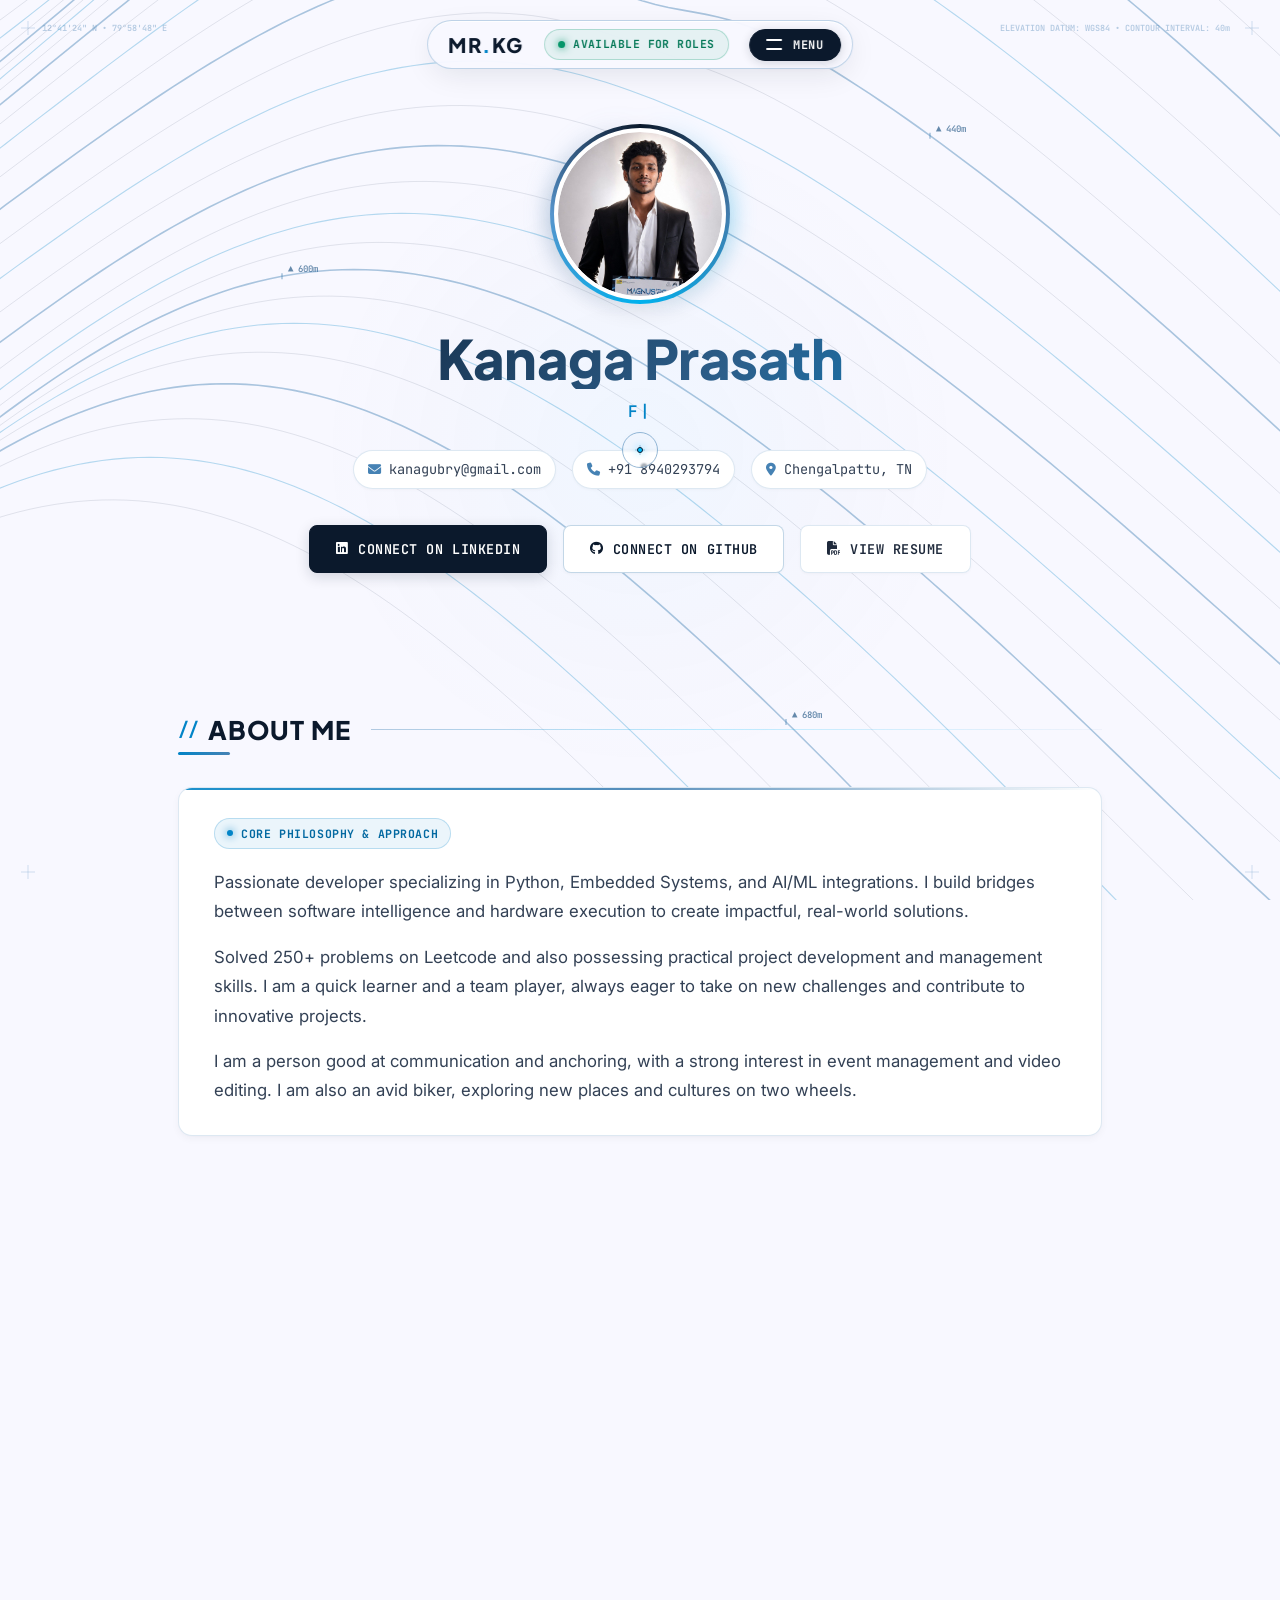
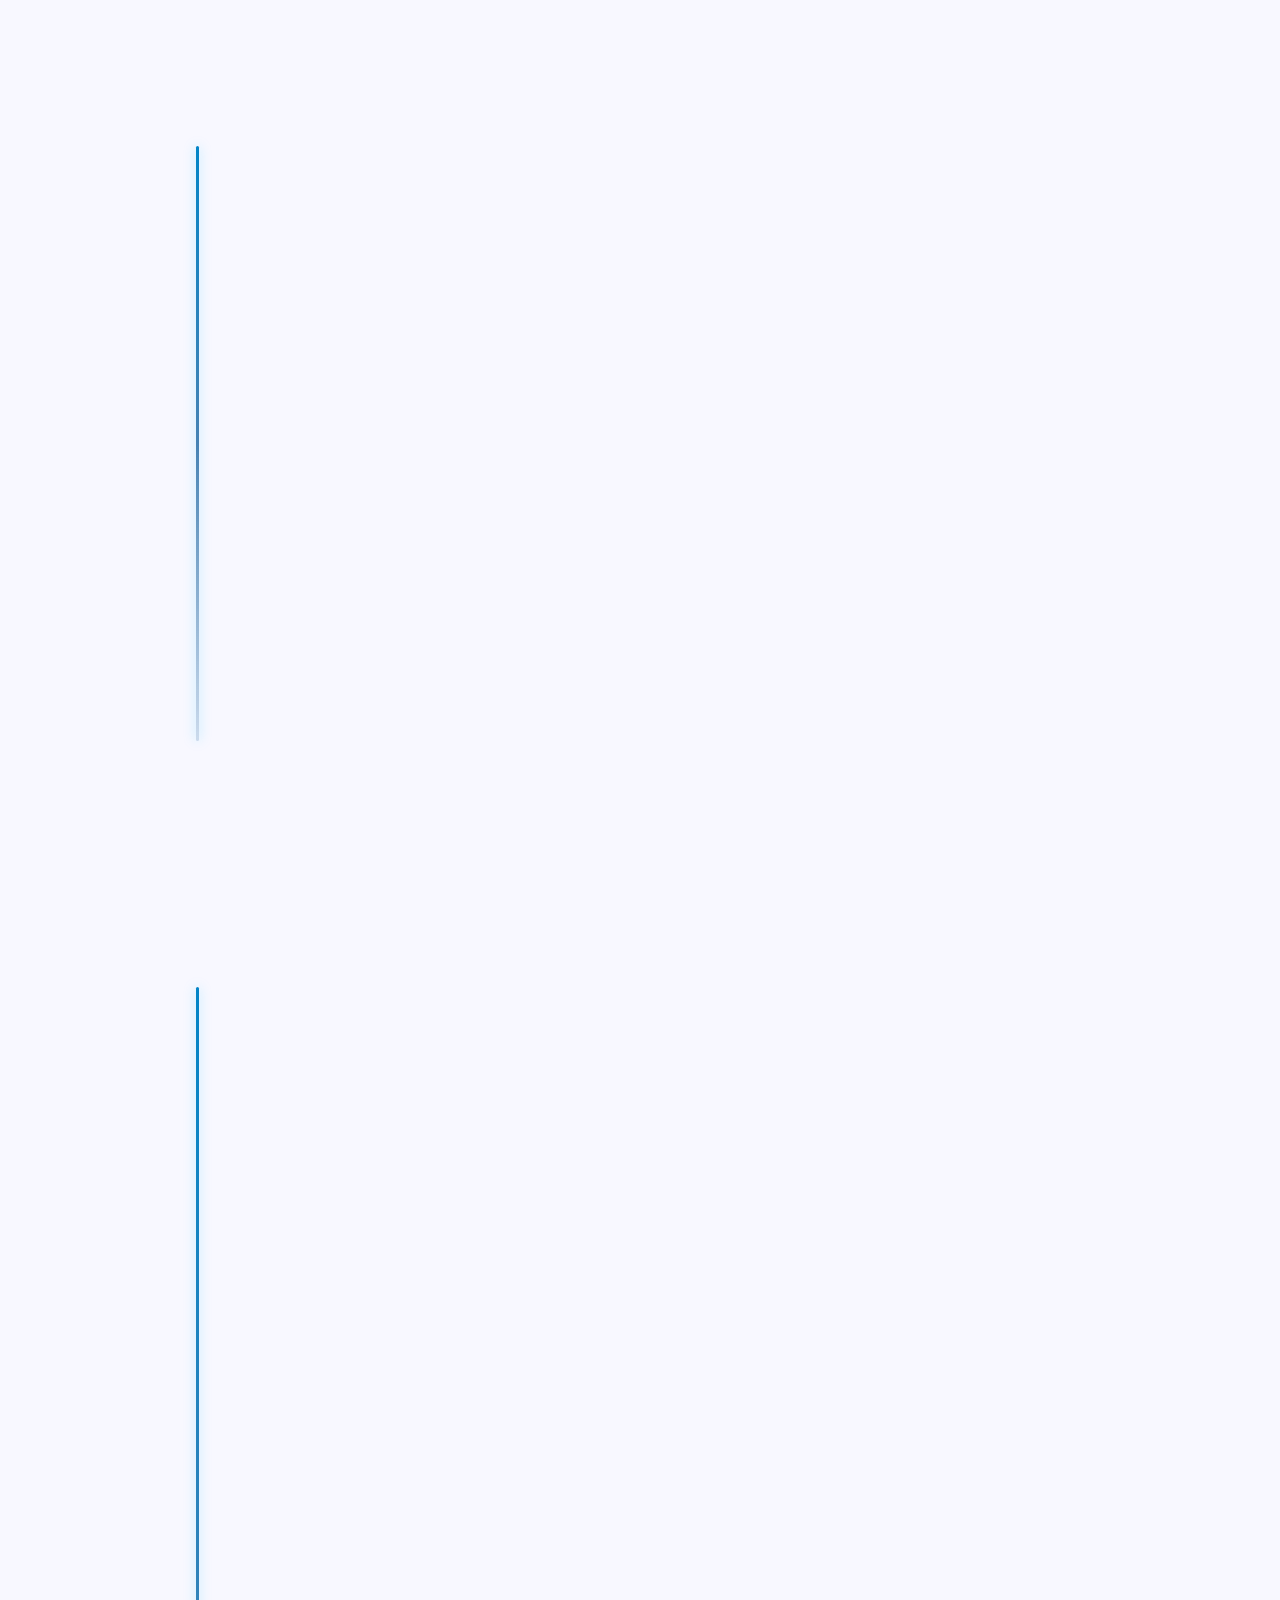
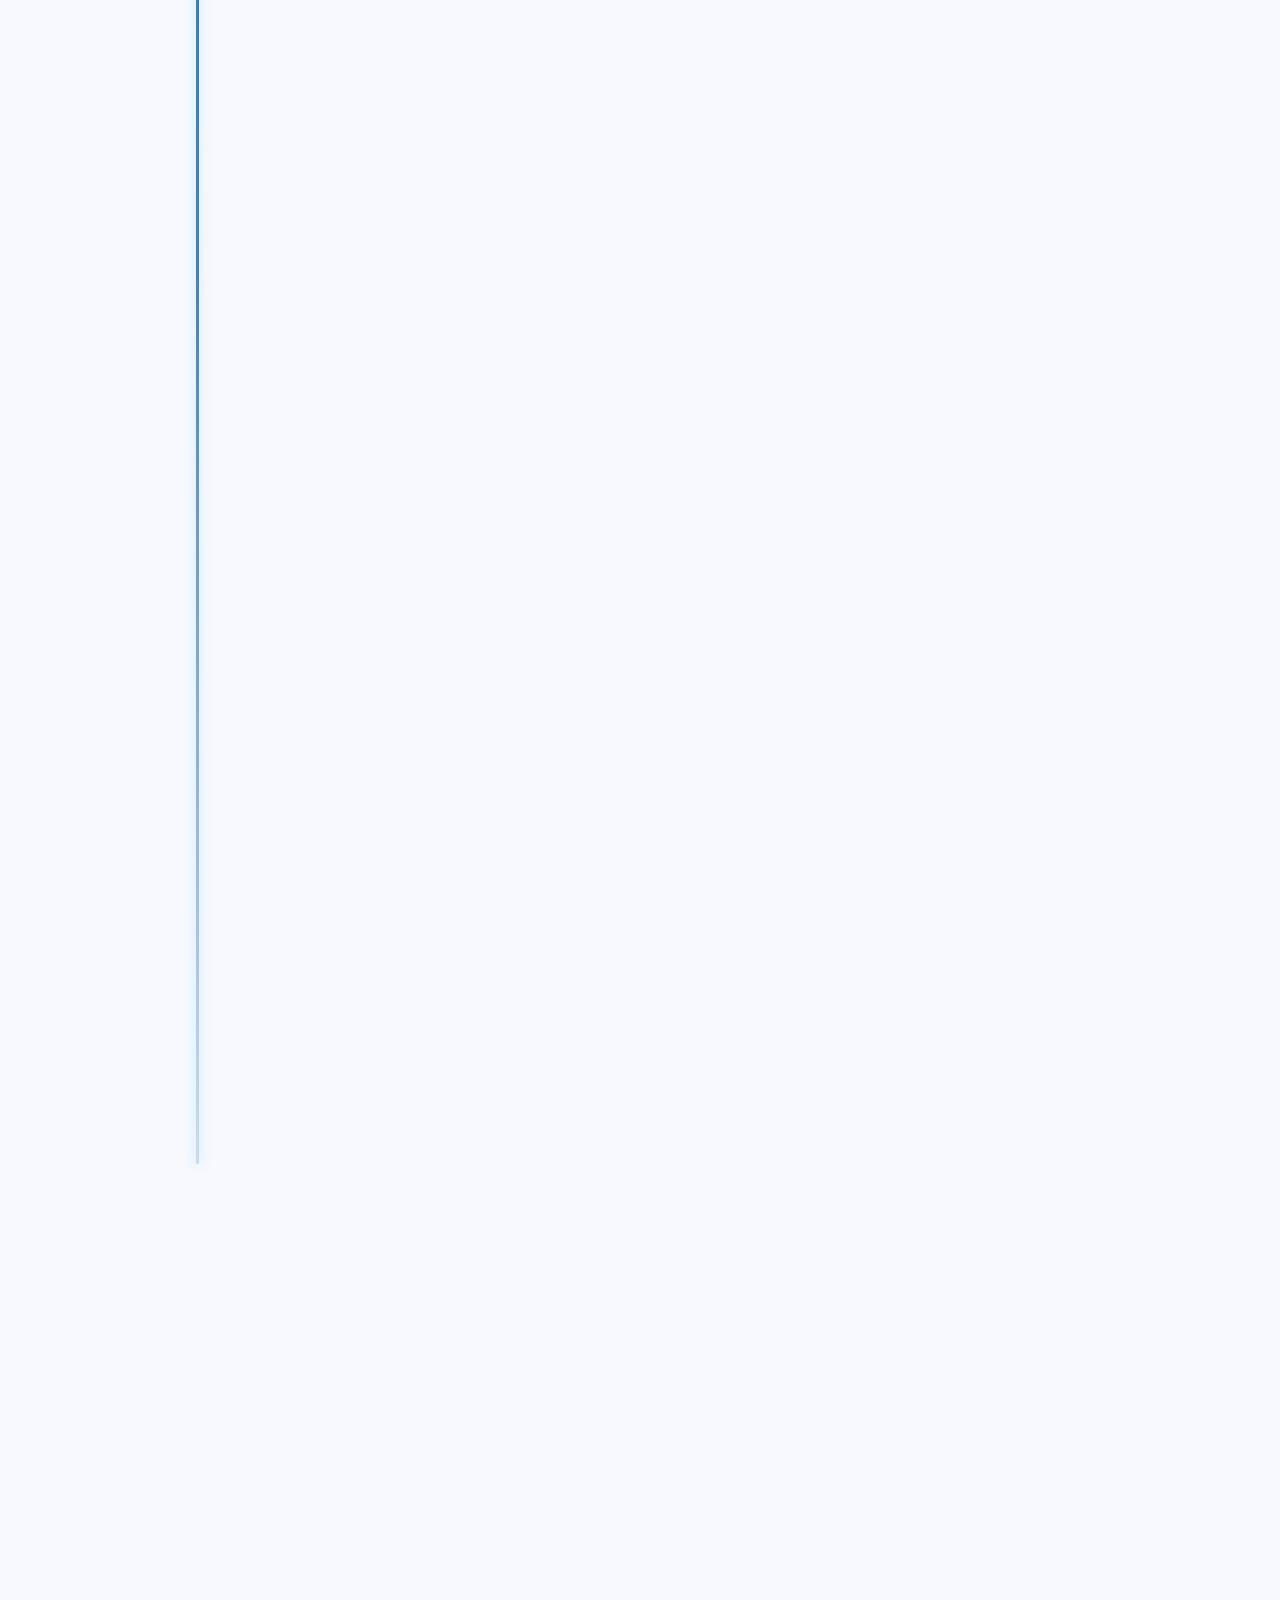
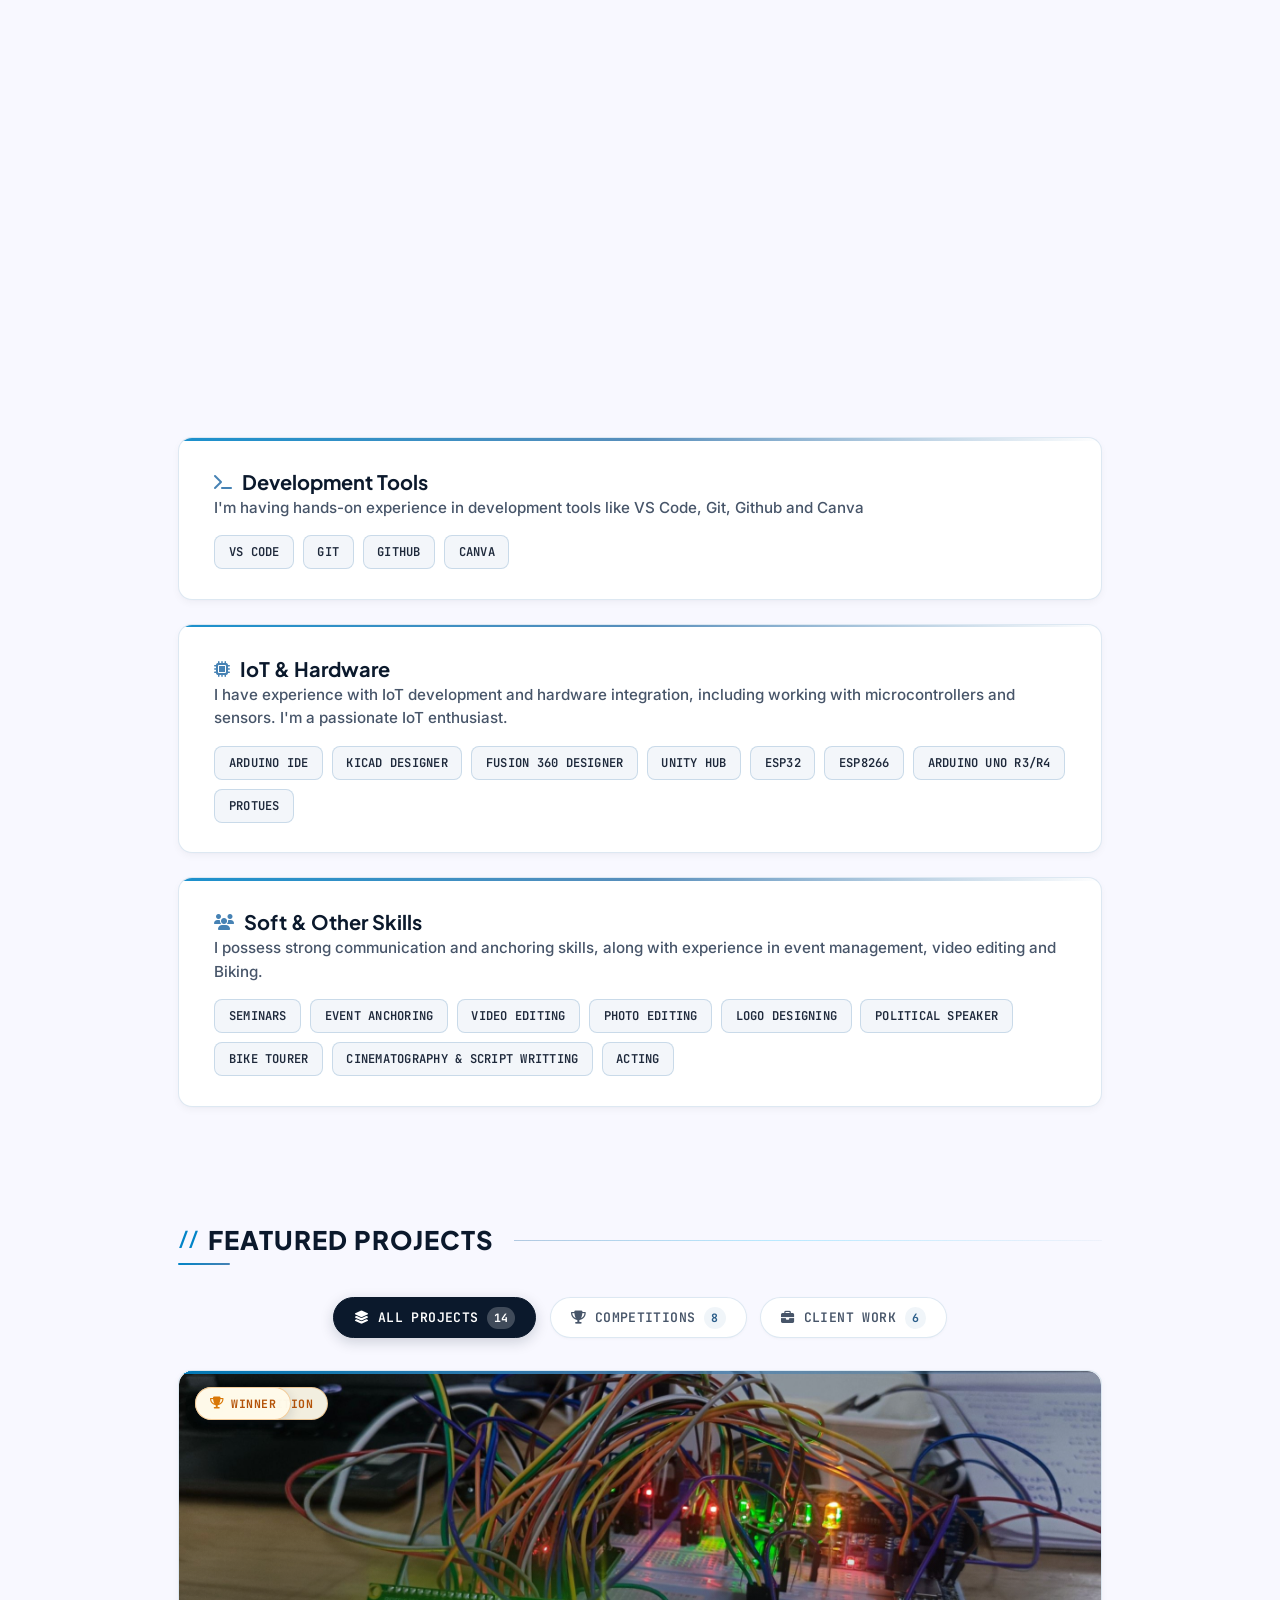
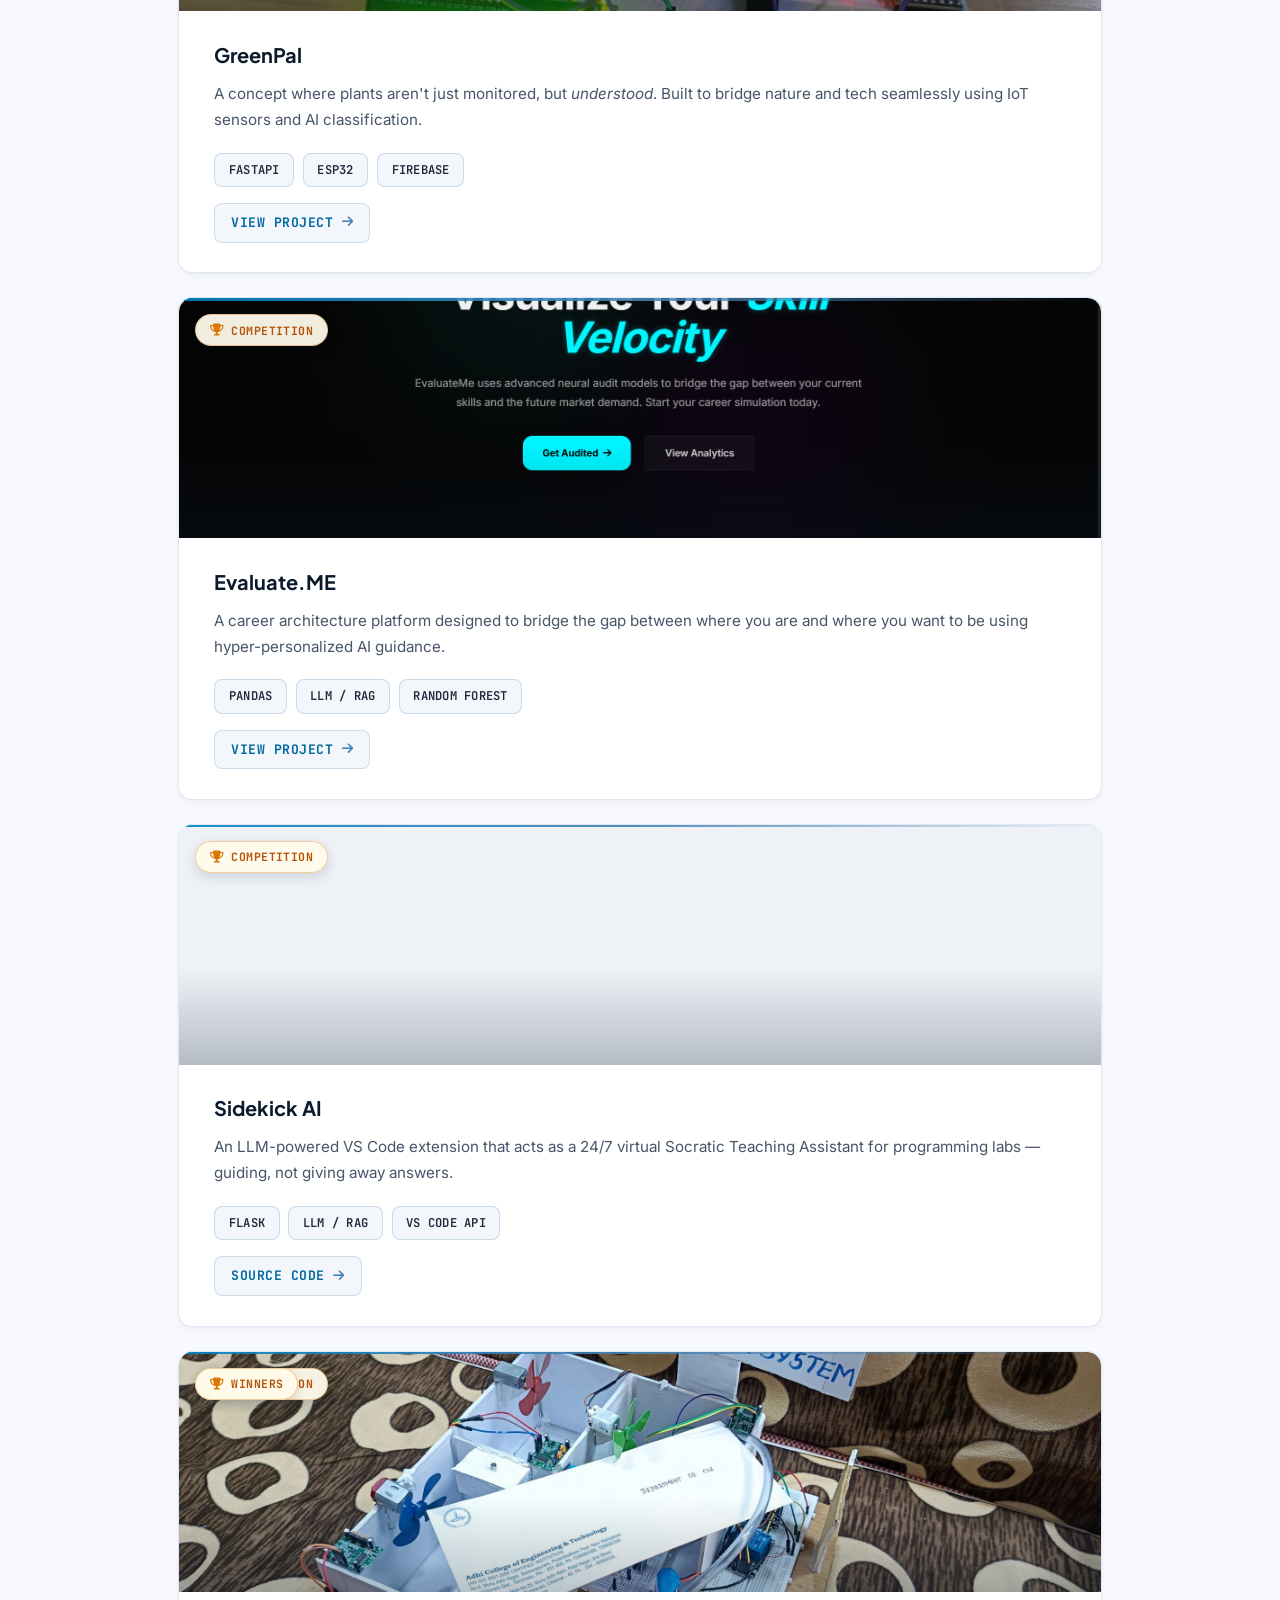
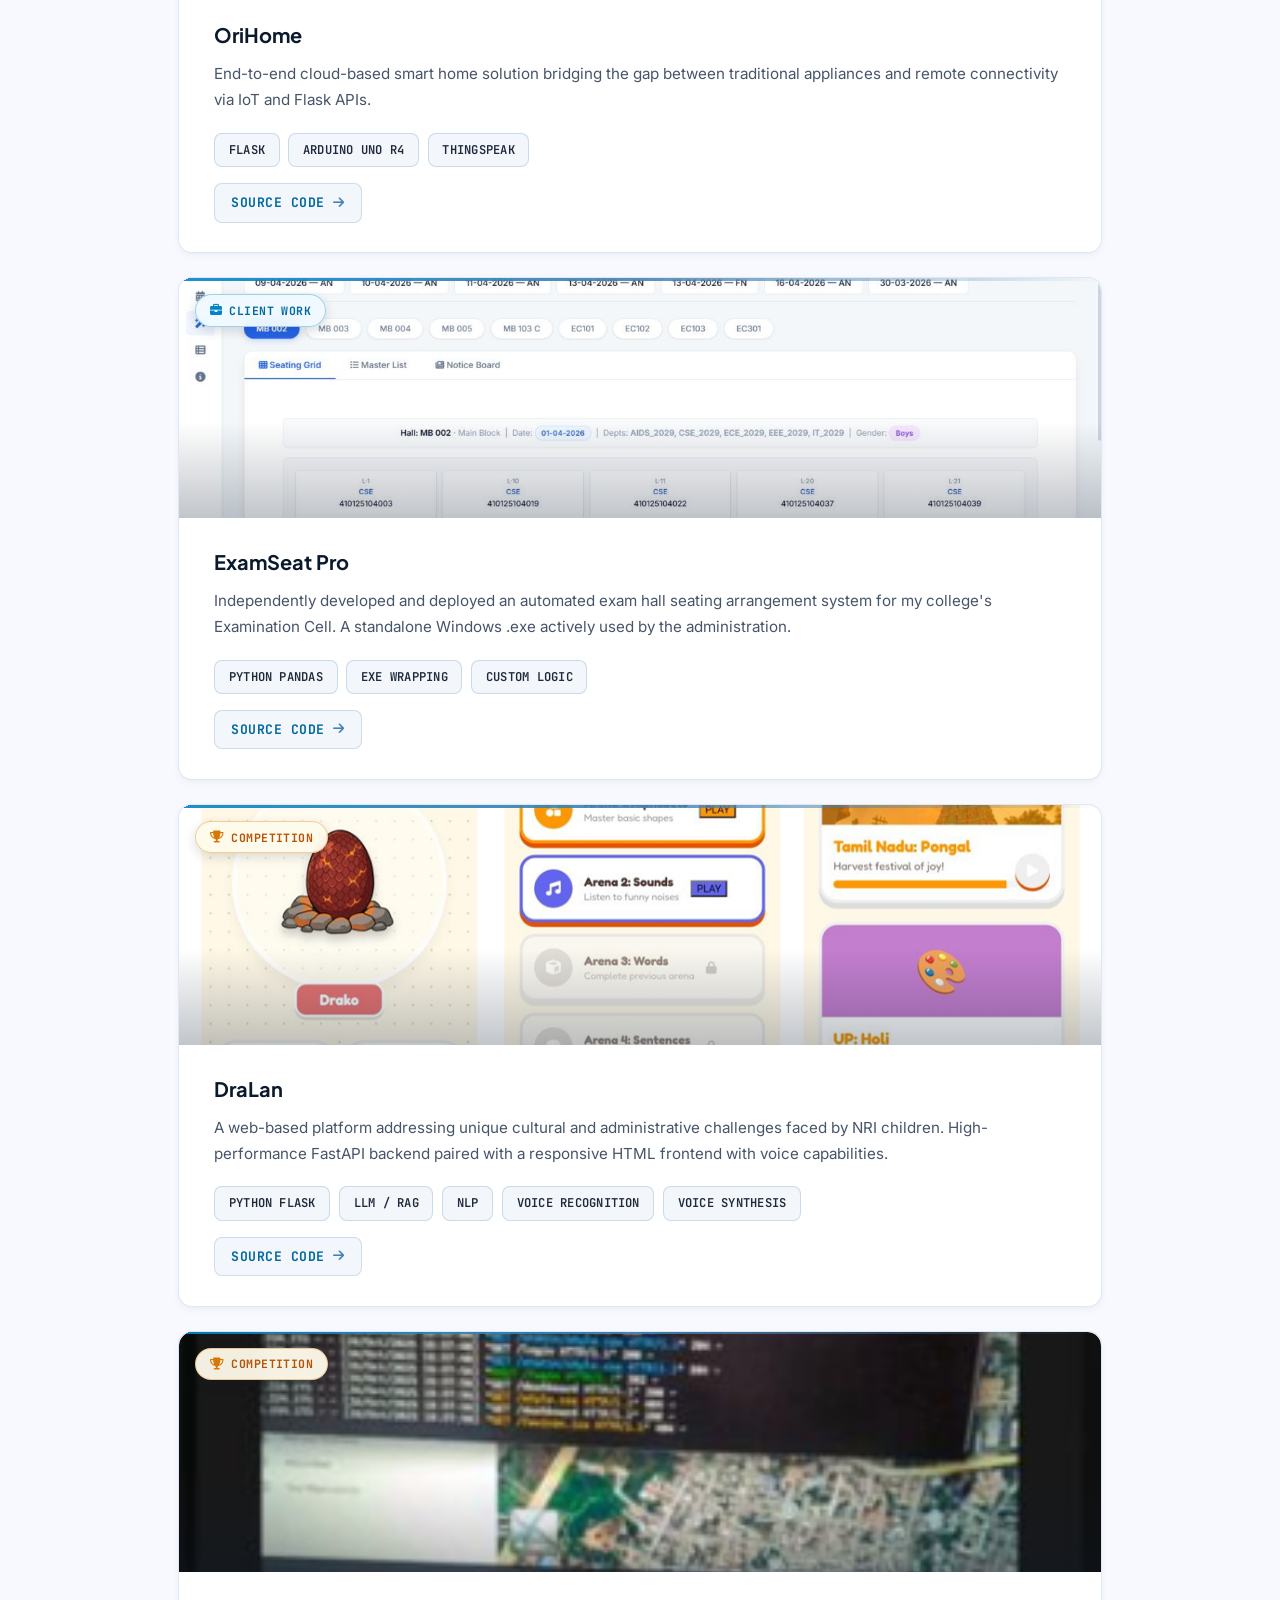
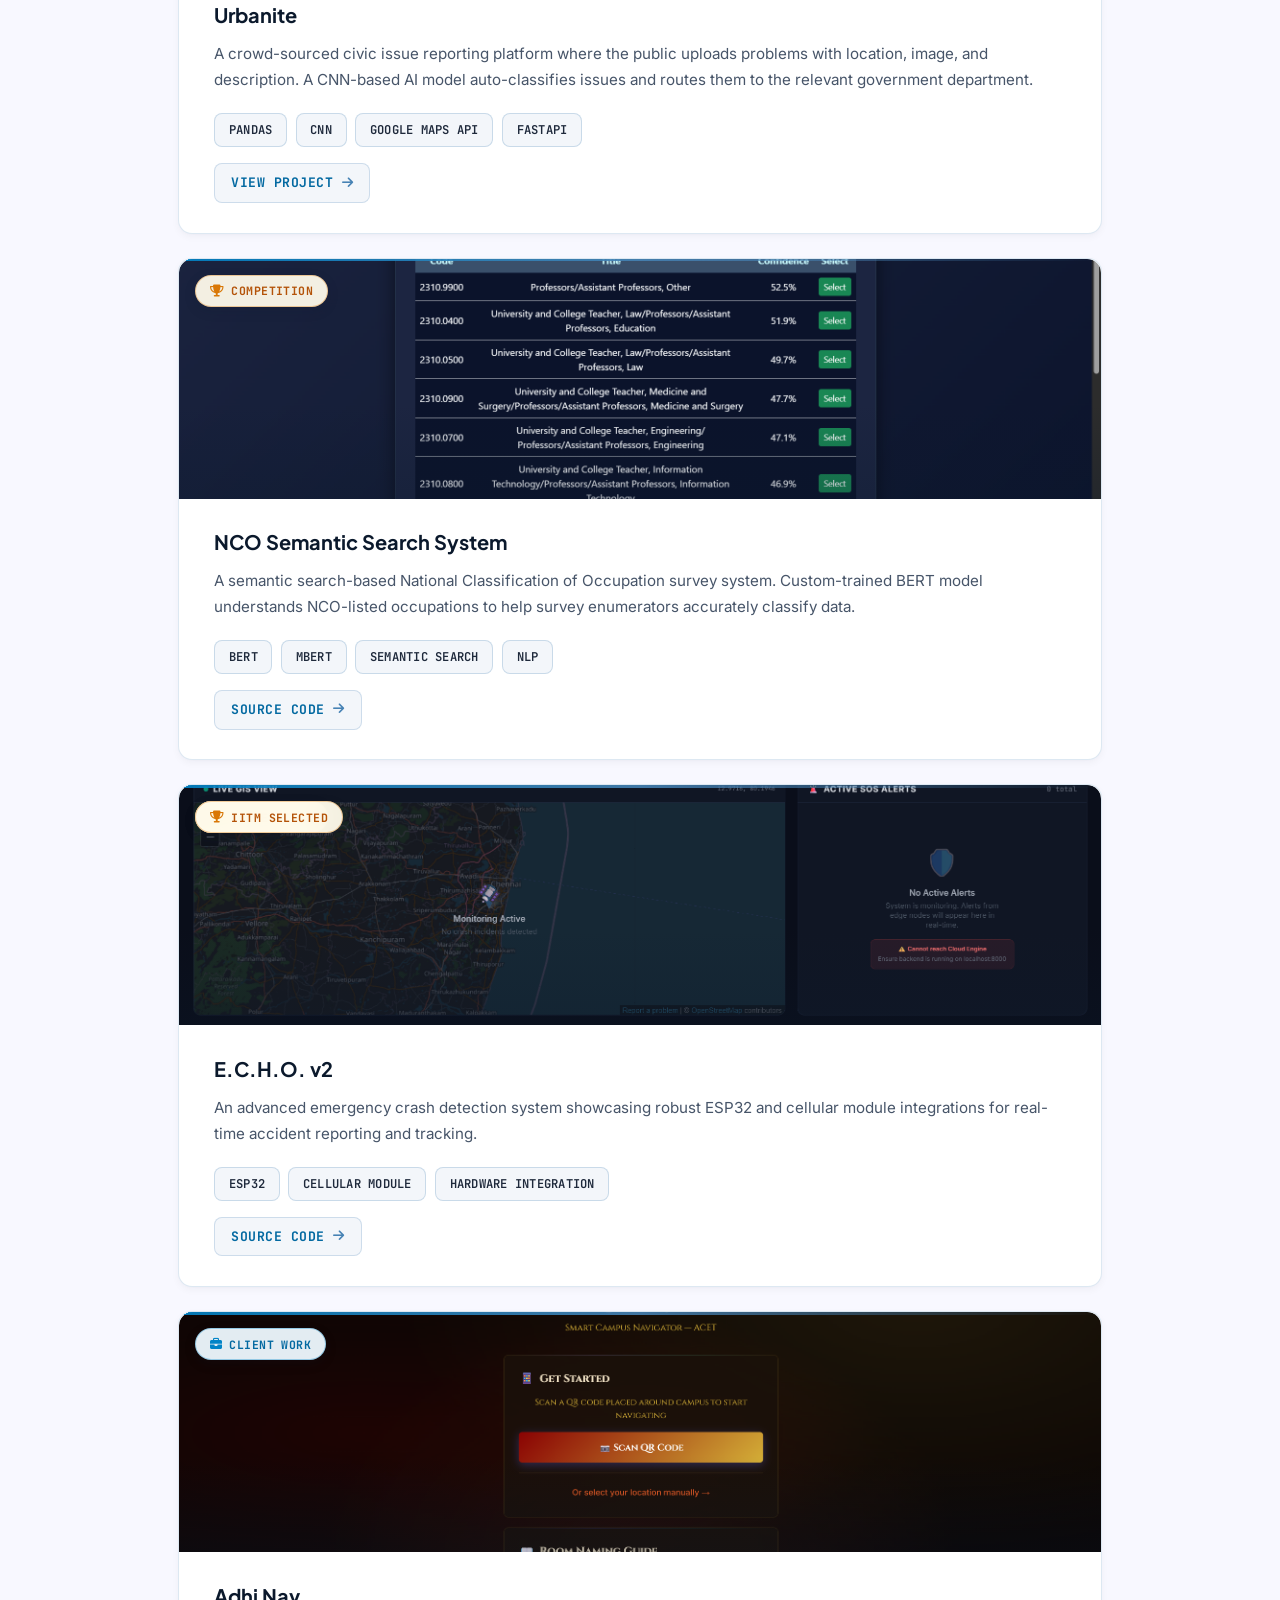
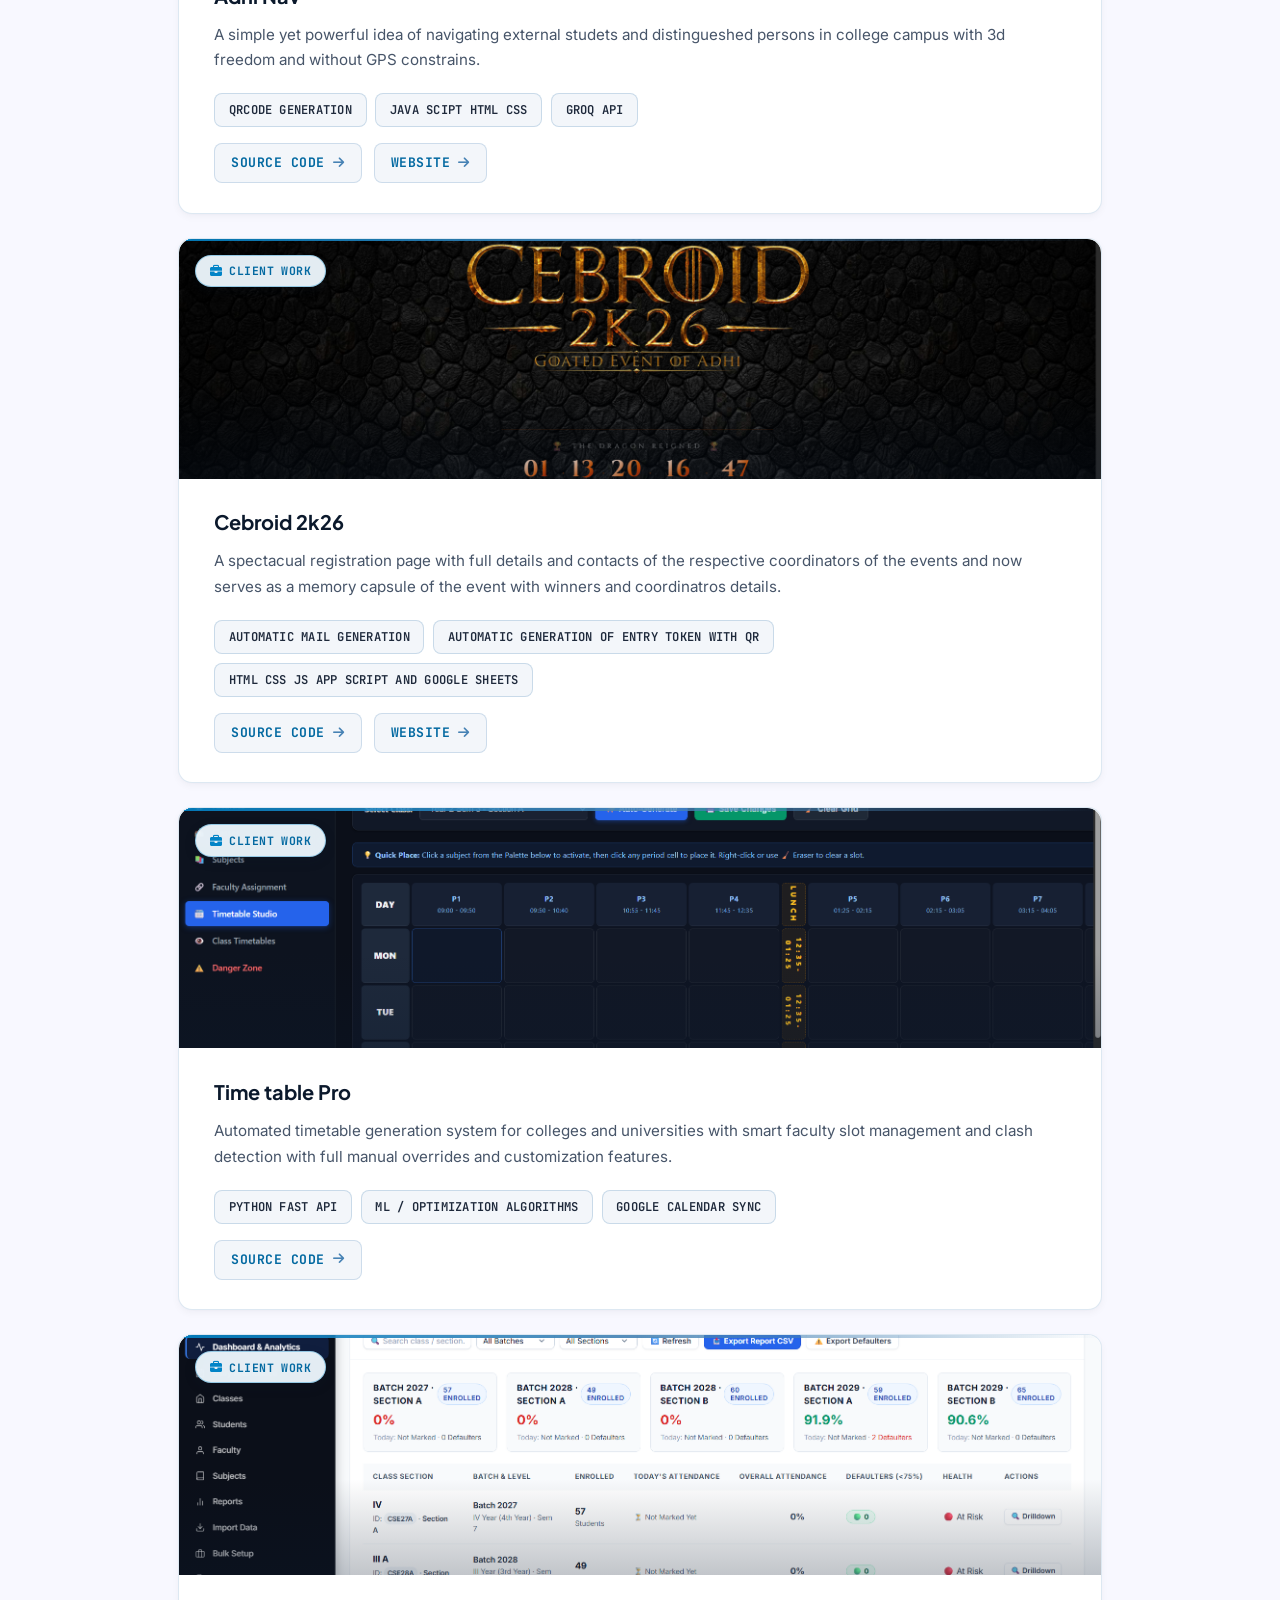
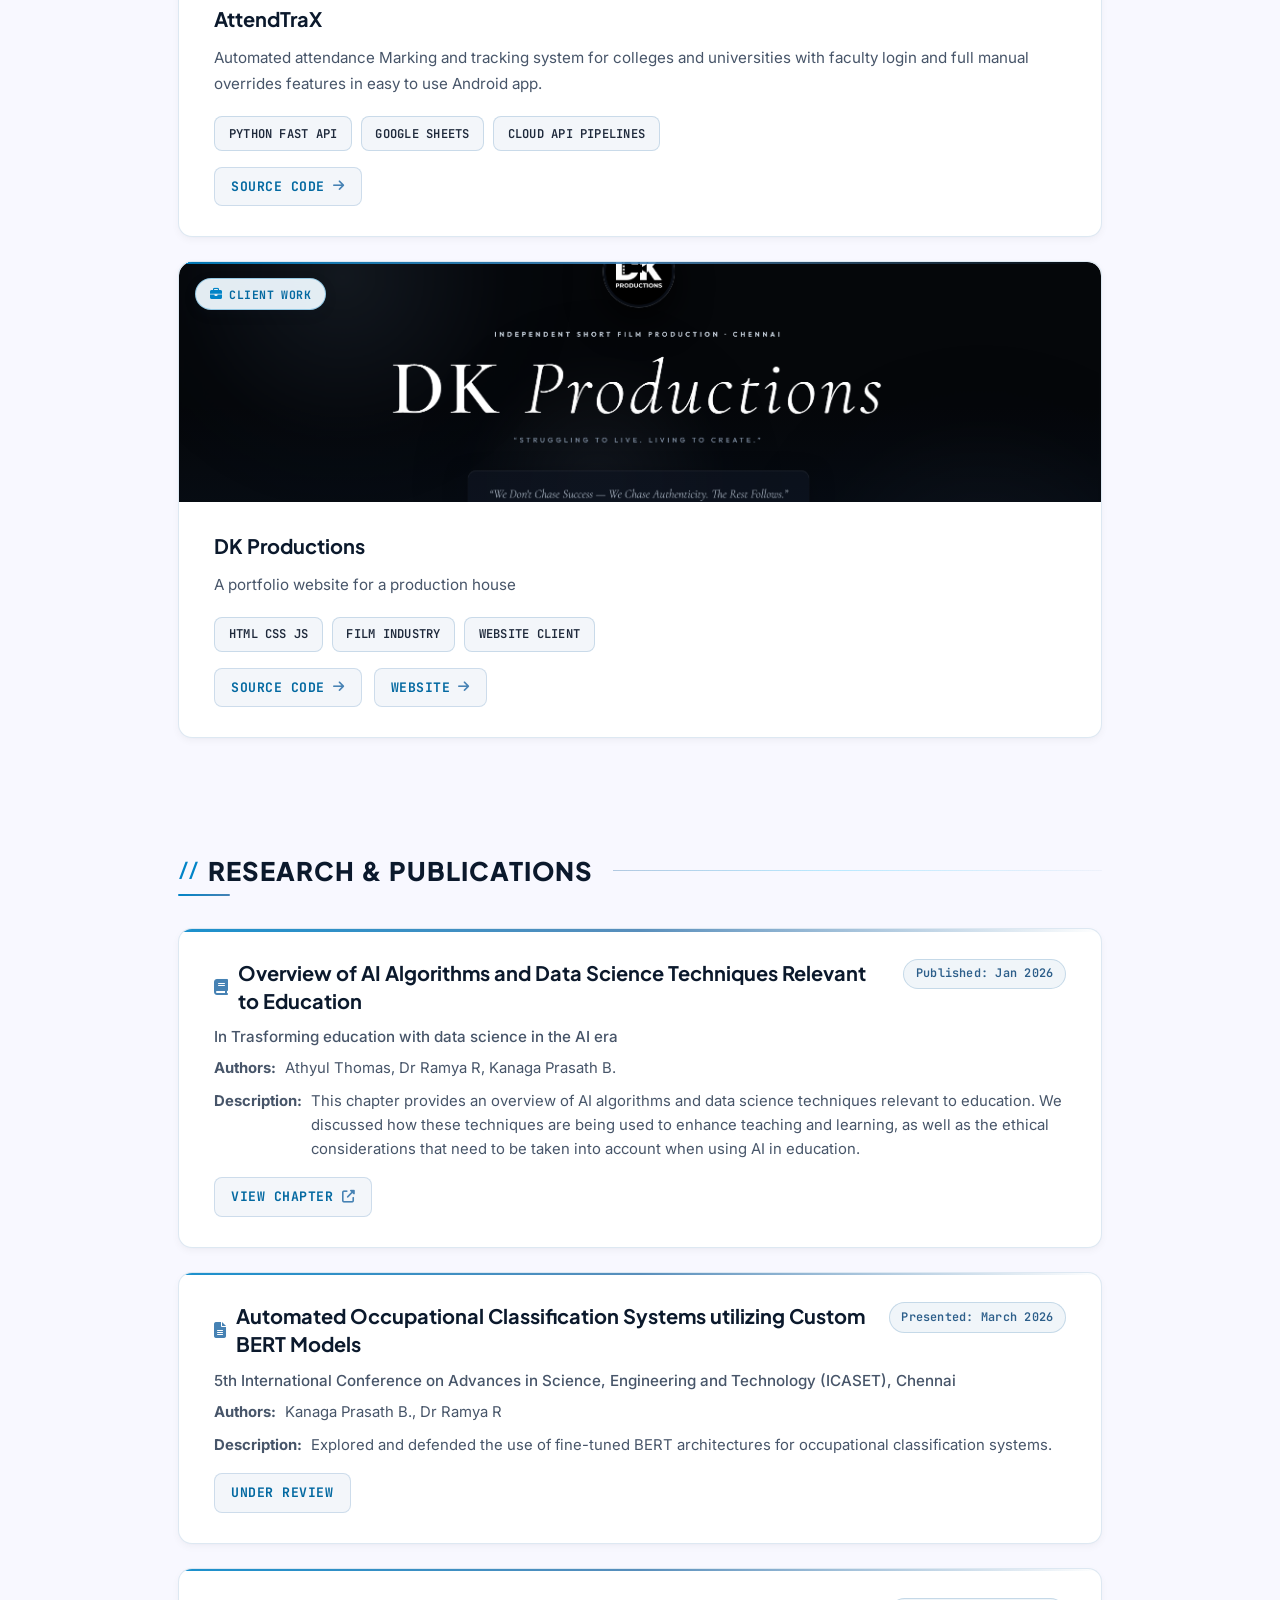
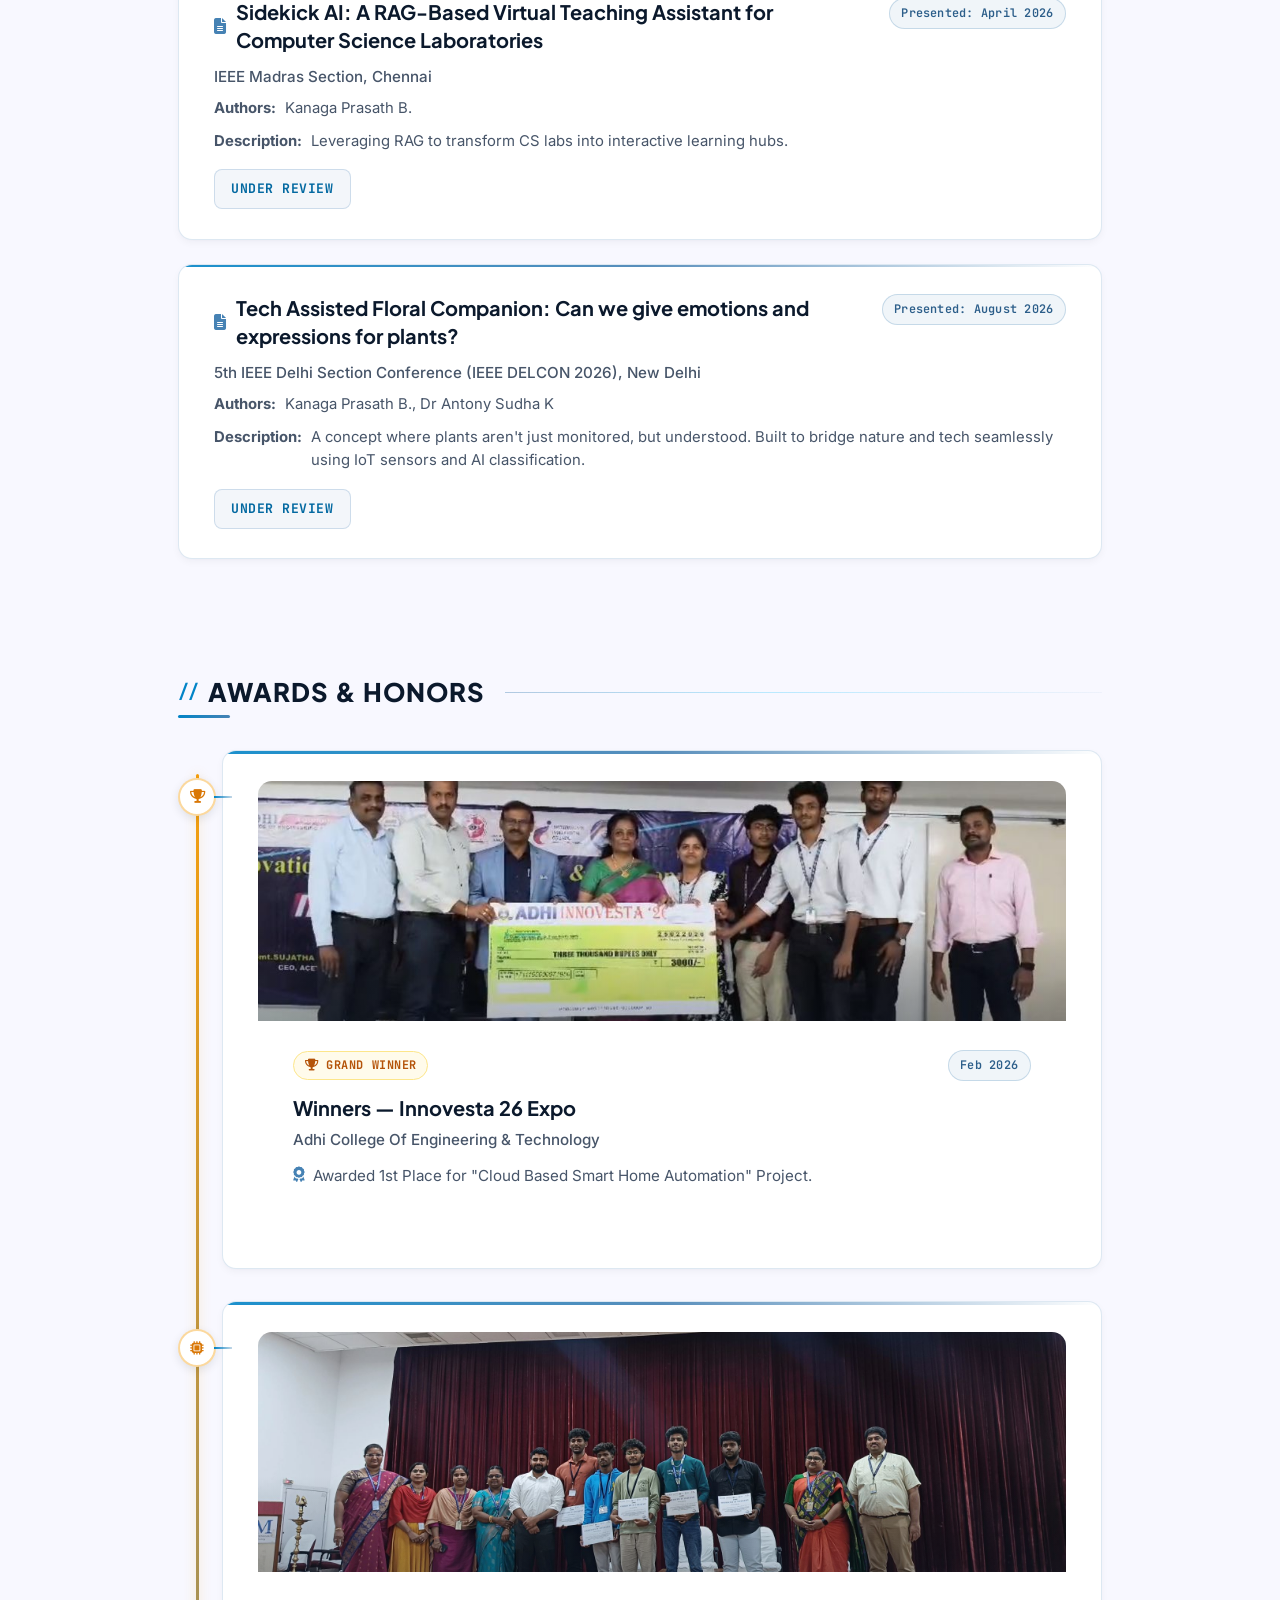
==== commit c3746b12: "Add files via upload" ====
--- a/index.html
+++ b/index.html
@@ -306,7 +306,7 @@
                     </div>
                     <div class="glass-card roadmap-card">
                         <div class="roadmap-header">
-                            <span class="roadmap-phase-badge">Stage 01 &bull; Web Architecture</span>
+                            <span class="roadmap-phase-badge">Internship 01 &bull; Web Architecture</span>
                             <span class="badge date-badge">Dec 2025 – Jan 2026</span>
                         </div>
                         <h3>Full Stack Developer Intern</h3>
@@ -329,7 +329,7 @@
                     </div>
                     <div class="glass-card roadmap-card">
                         <div class="roadmap-header">
-                            <span class="roadmap-phase-badge">Stage 02 &bull; Digital Strategy</span>
+                            <span class="roadmap-phase-badge">Internship 02 &bull; Digital Strategy</span>
                             <span class="badge date-badge">Feb 2026 – Mar 2026</span>
                         </div>
                         <h3>Digital Marketing Intern</h3>
@@ -352,7 +352,7 @@
                     </div>
                     <div class="glass-card roadmap-card">
                         <div class="roadmap-header">
-                            <span class="roadmap-phase-badge">Stage 03 &bull; Analytics & Insights</span>
+                            <span class="roadmap-phase-badge">Internship 03 &bull; Analytics & Insights</span>
                             <span class="badge date-badge">Mar 2026 – Apr 2026</span>
                         </div>
                         <h3>Data Analysis Intern</h3>
@@ -375,7 +375,7 @@
                     </div>
                     <div class="glass-card roadmap-card">
                         <div class="roadmap-header">
-                            <span class="roadmap-phase-badge">Stage 04 &bull; Exploratory Modeling</span>
+                            <span class="roadmap-phase-badge">Internship 04 &bull; Exploratory Modeling</span>
                             <span class="badge date-badge">Jun 2026</span>
                         </div>
                         <h3>Data Science Intern</h3>
@@ -398,7 +398,7 @@
                     </div>
                     <div class="glass-card roadmap-card">
                         <div class="roadmap-header">
-                            <span class="roadmap-phase-badge">Stage 05 &bull; Embedded & Robotics</span>
+                            <span class="roadmap-phase-badge">Internship 05 &bull; Embedded & Robotics</span>
                             <span class="badge date-badge">Jun 2026 – Aug 2026</span>
                         </div>
                         <h3>Robotics and IoT Intern</h3>
@@ -421,7 +421,7 @@
                     </div>
                     <div class="glass-card roadmap-card active-card">
                         <div class="roadmap-header">
-                            <span class="roadmap-phase-badge active-phase">Stage 06 &bull; Latest Milestone</span>
+                            <span class="roadmap-phase-badge active-phase">Internship 06 &bull; Latest Milestone</span>
                             <span class="badge date-badge active-date">Sep 2026</span>
                         </div>
                         <h3>Data Science Intern</h3>
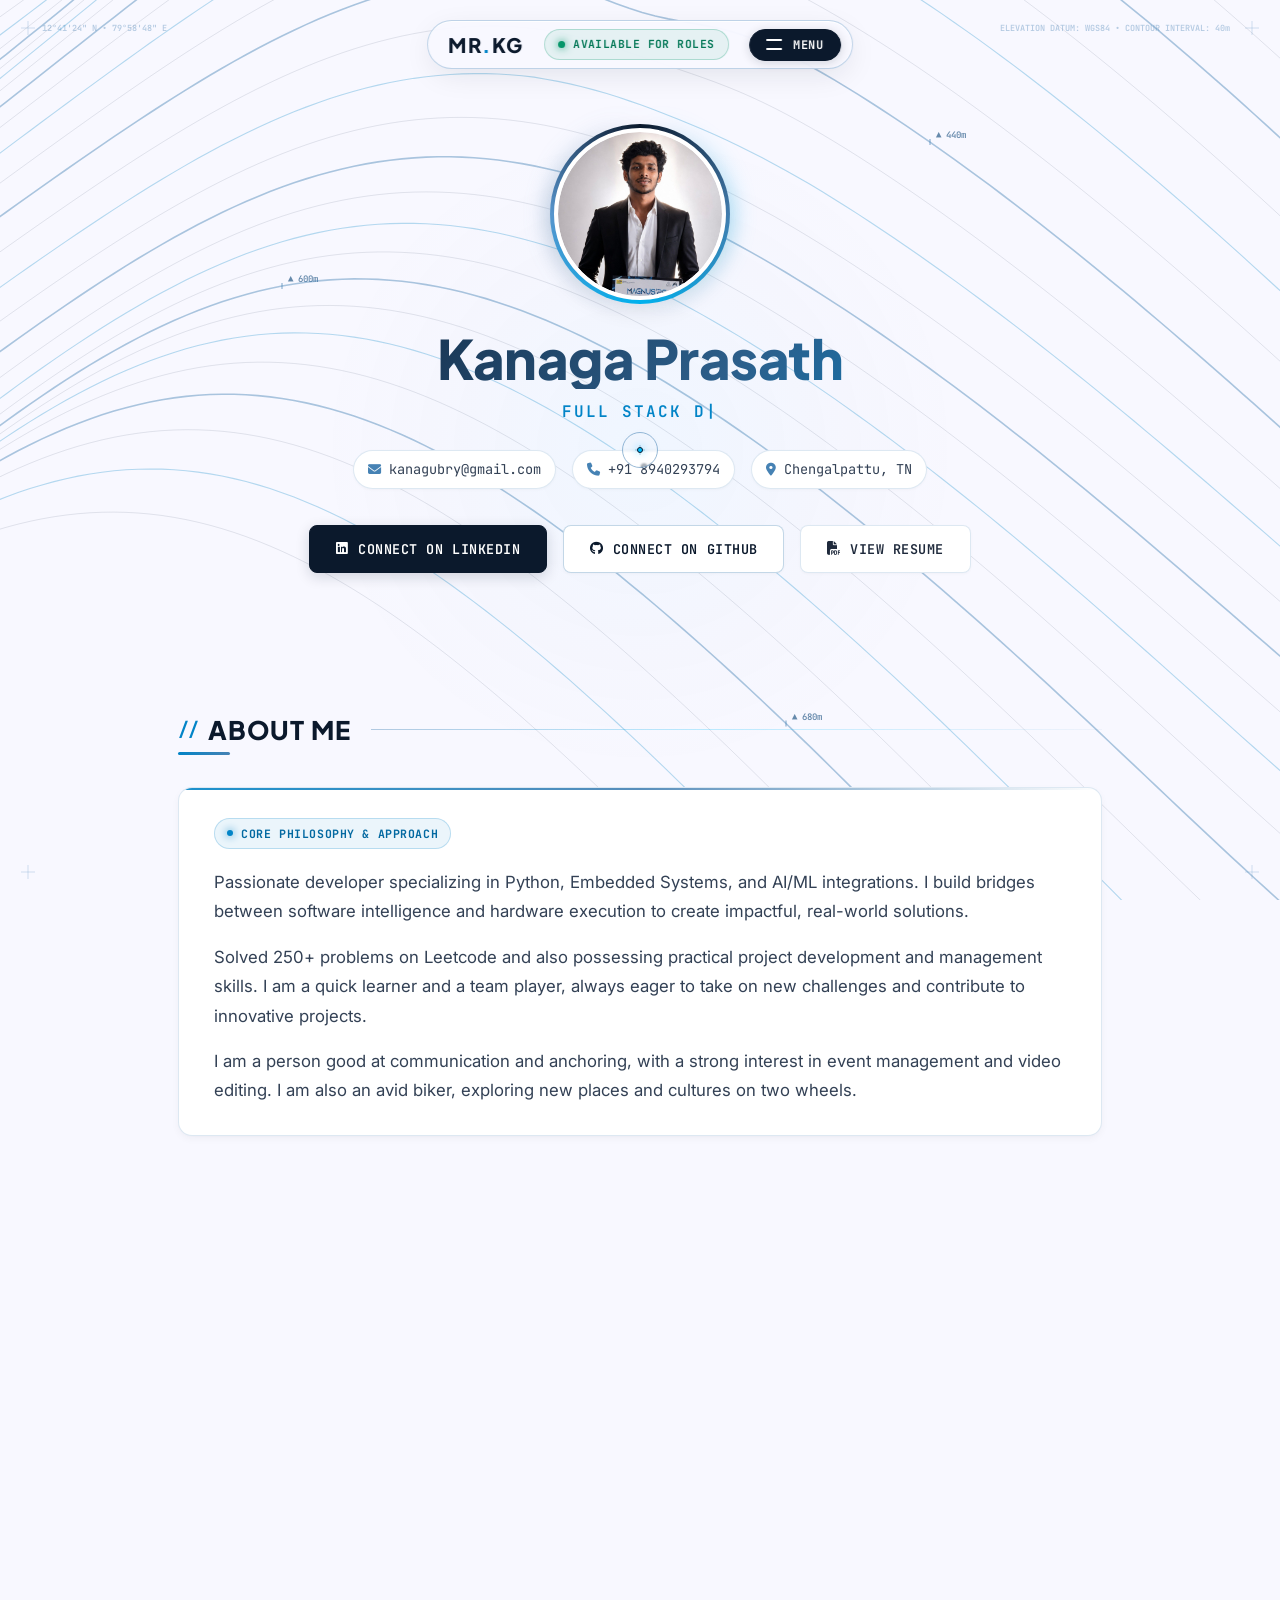
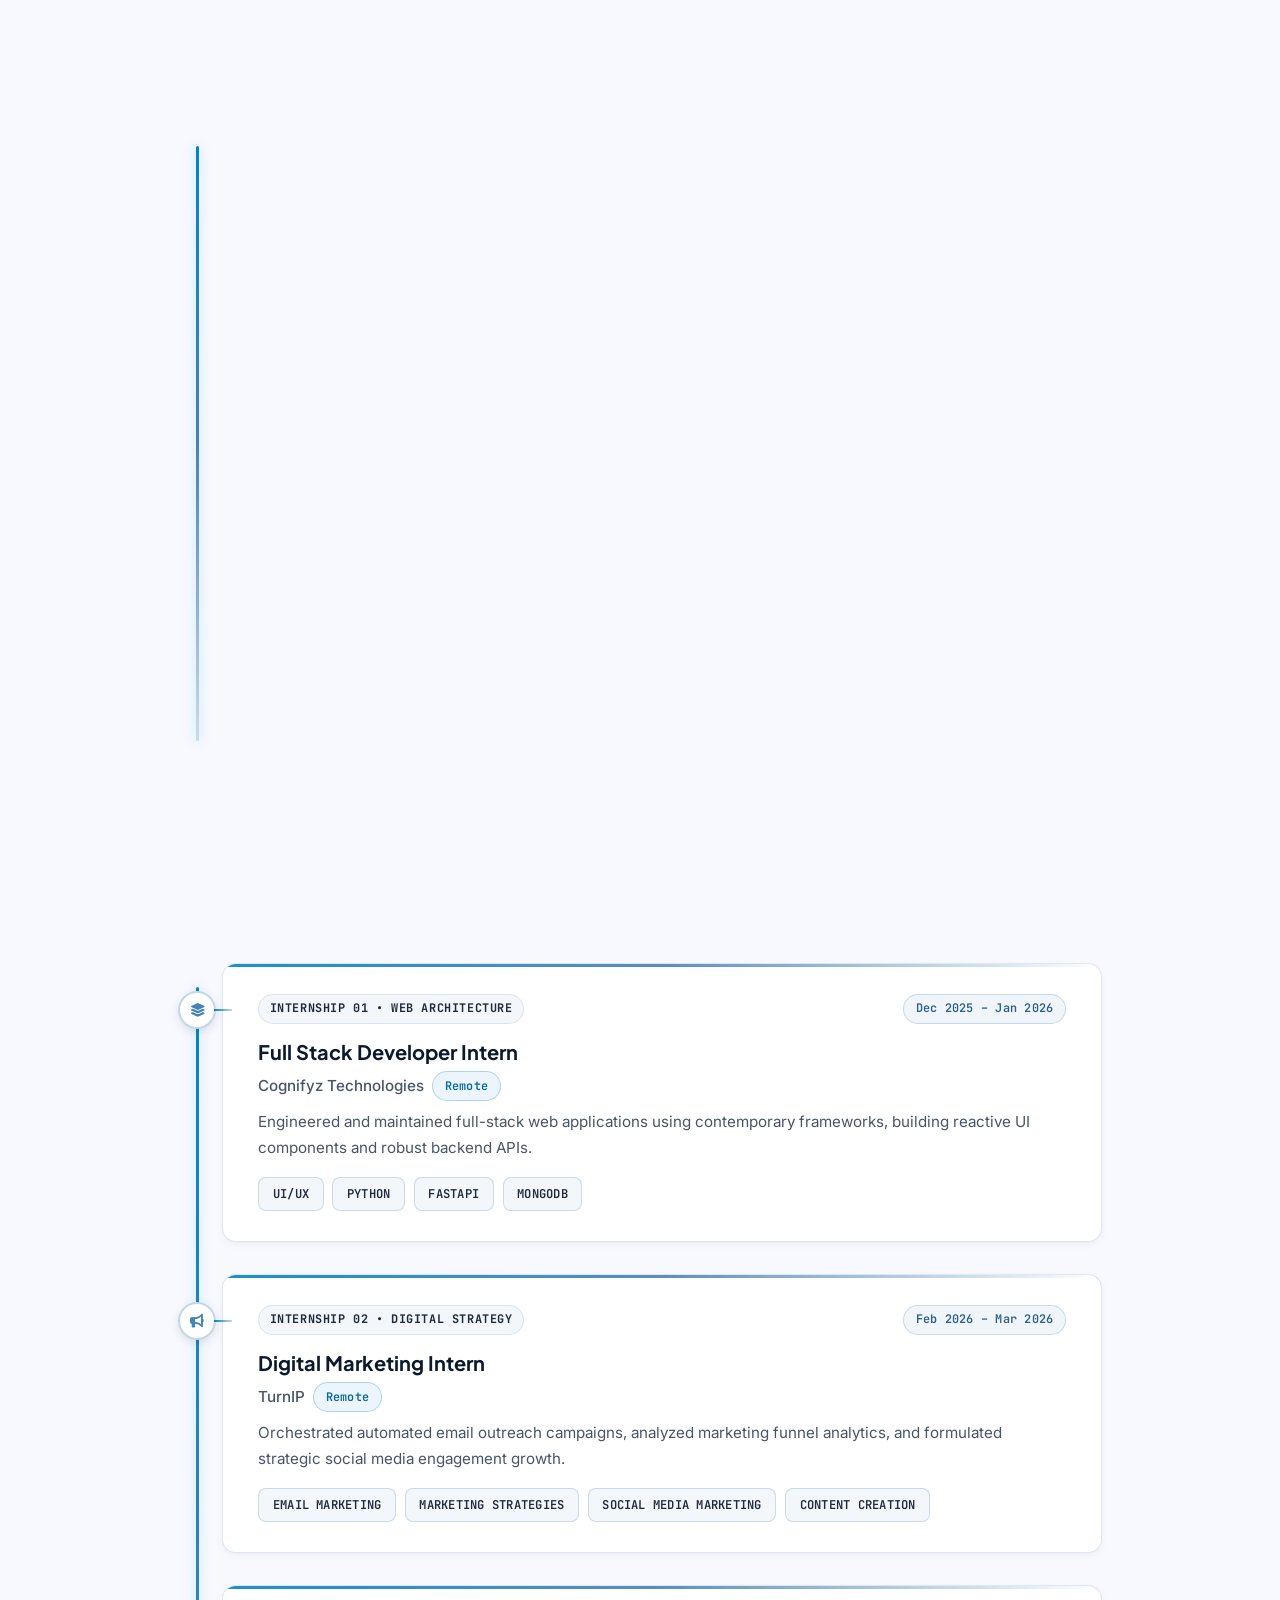
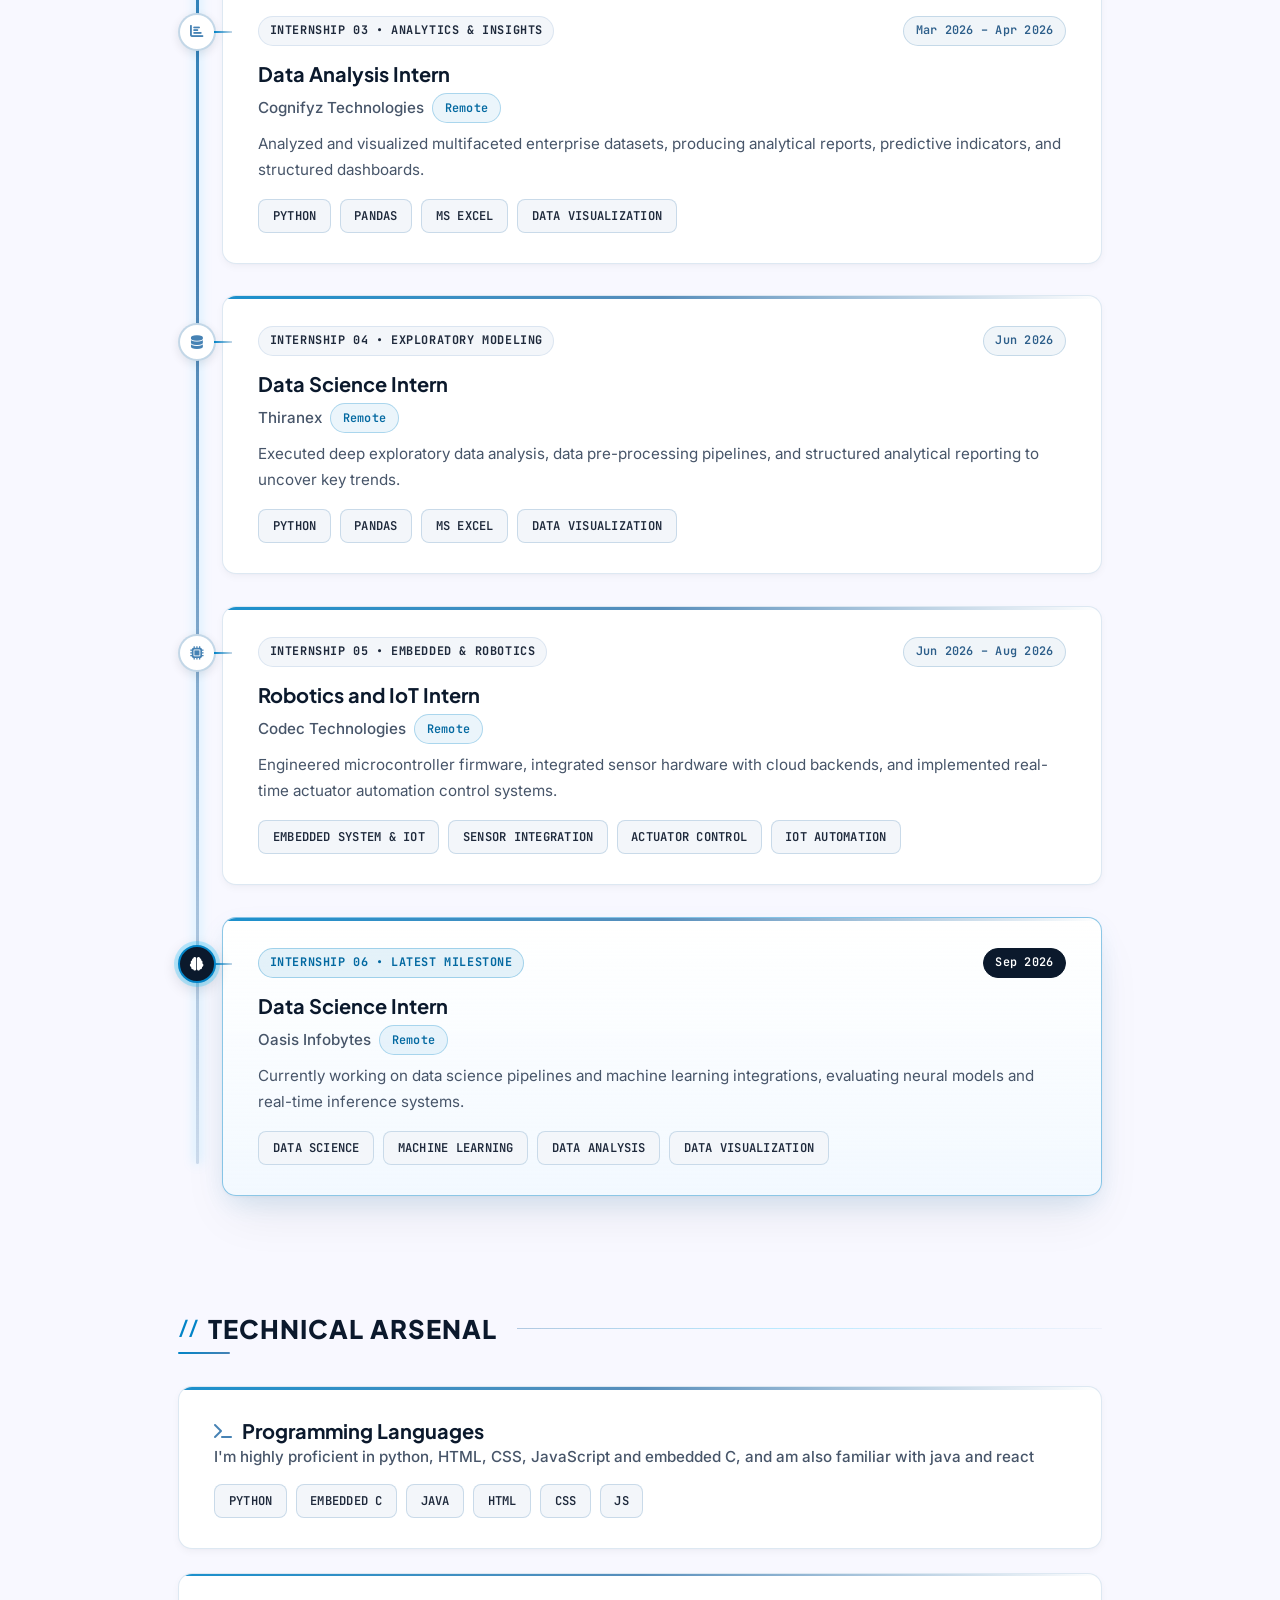
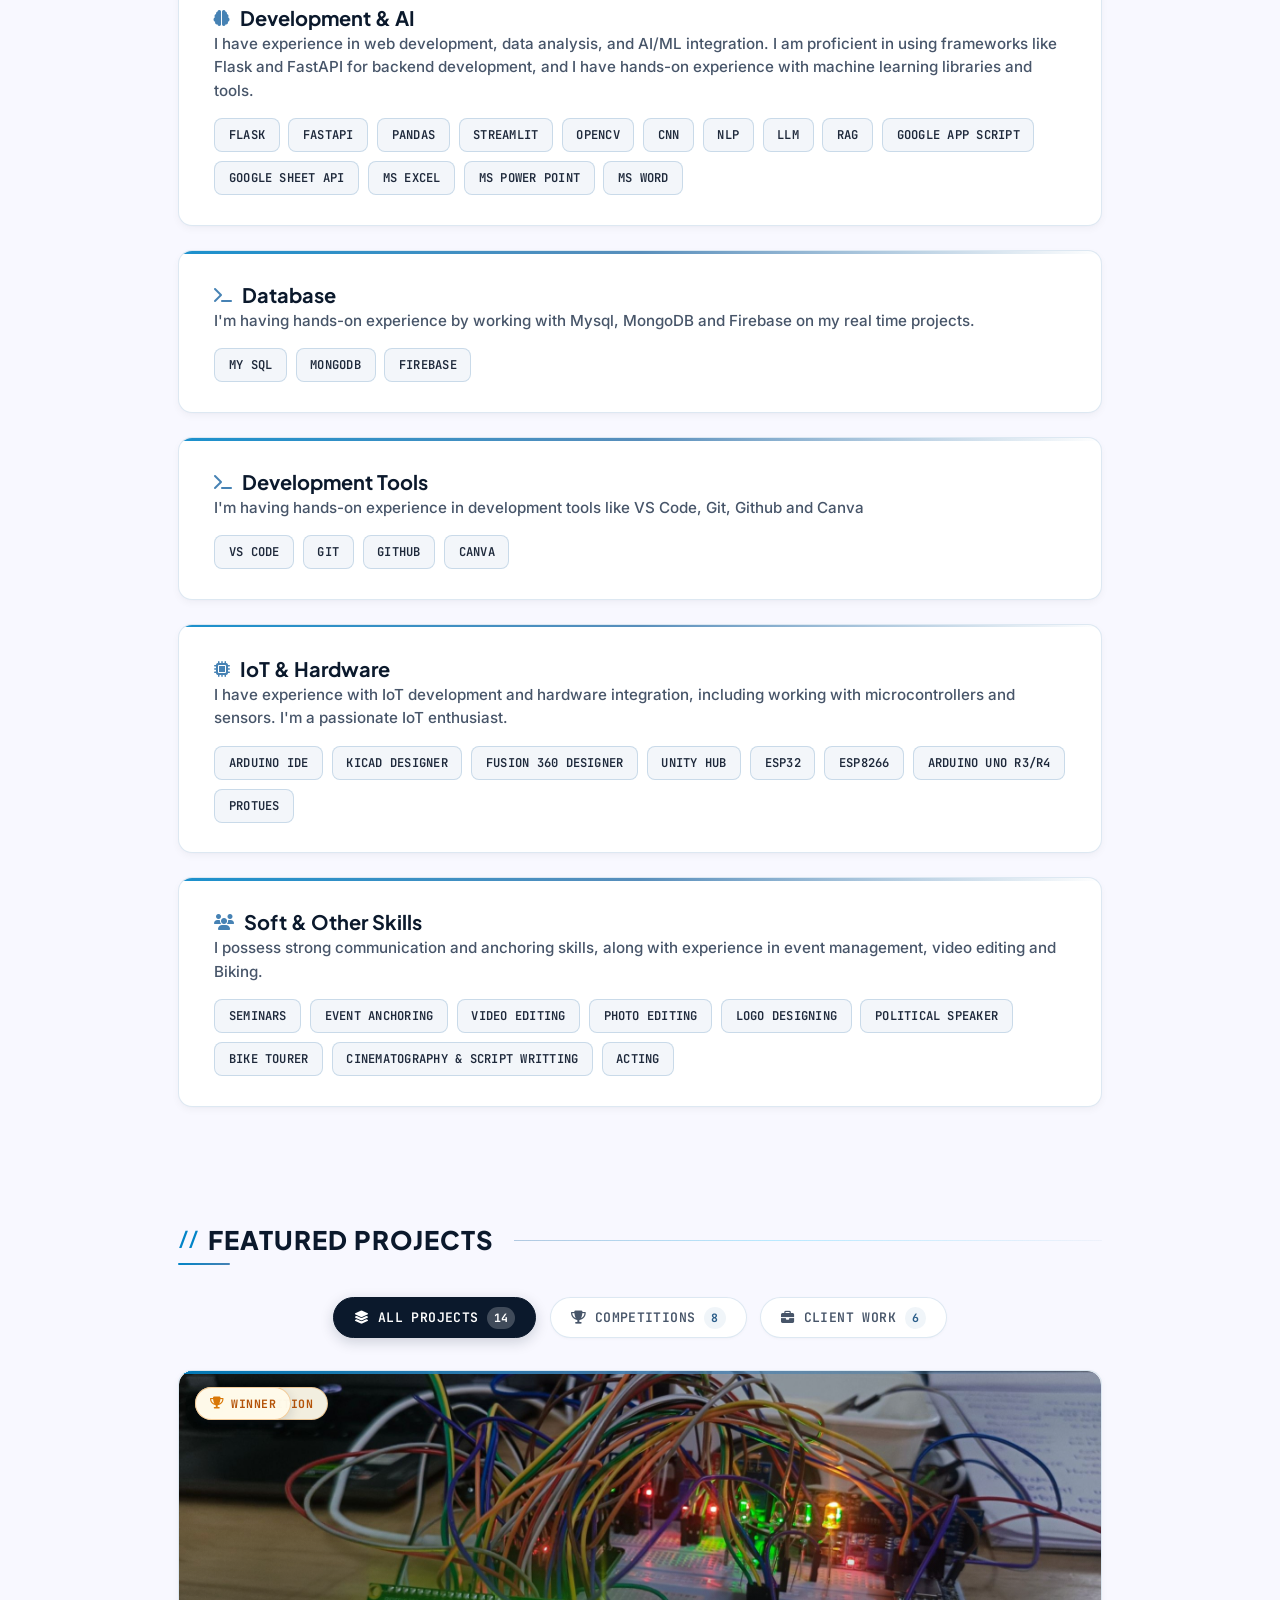
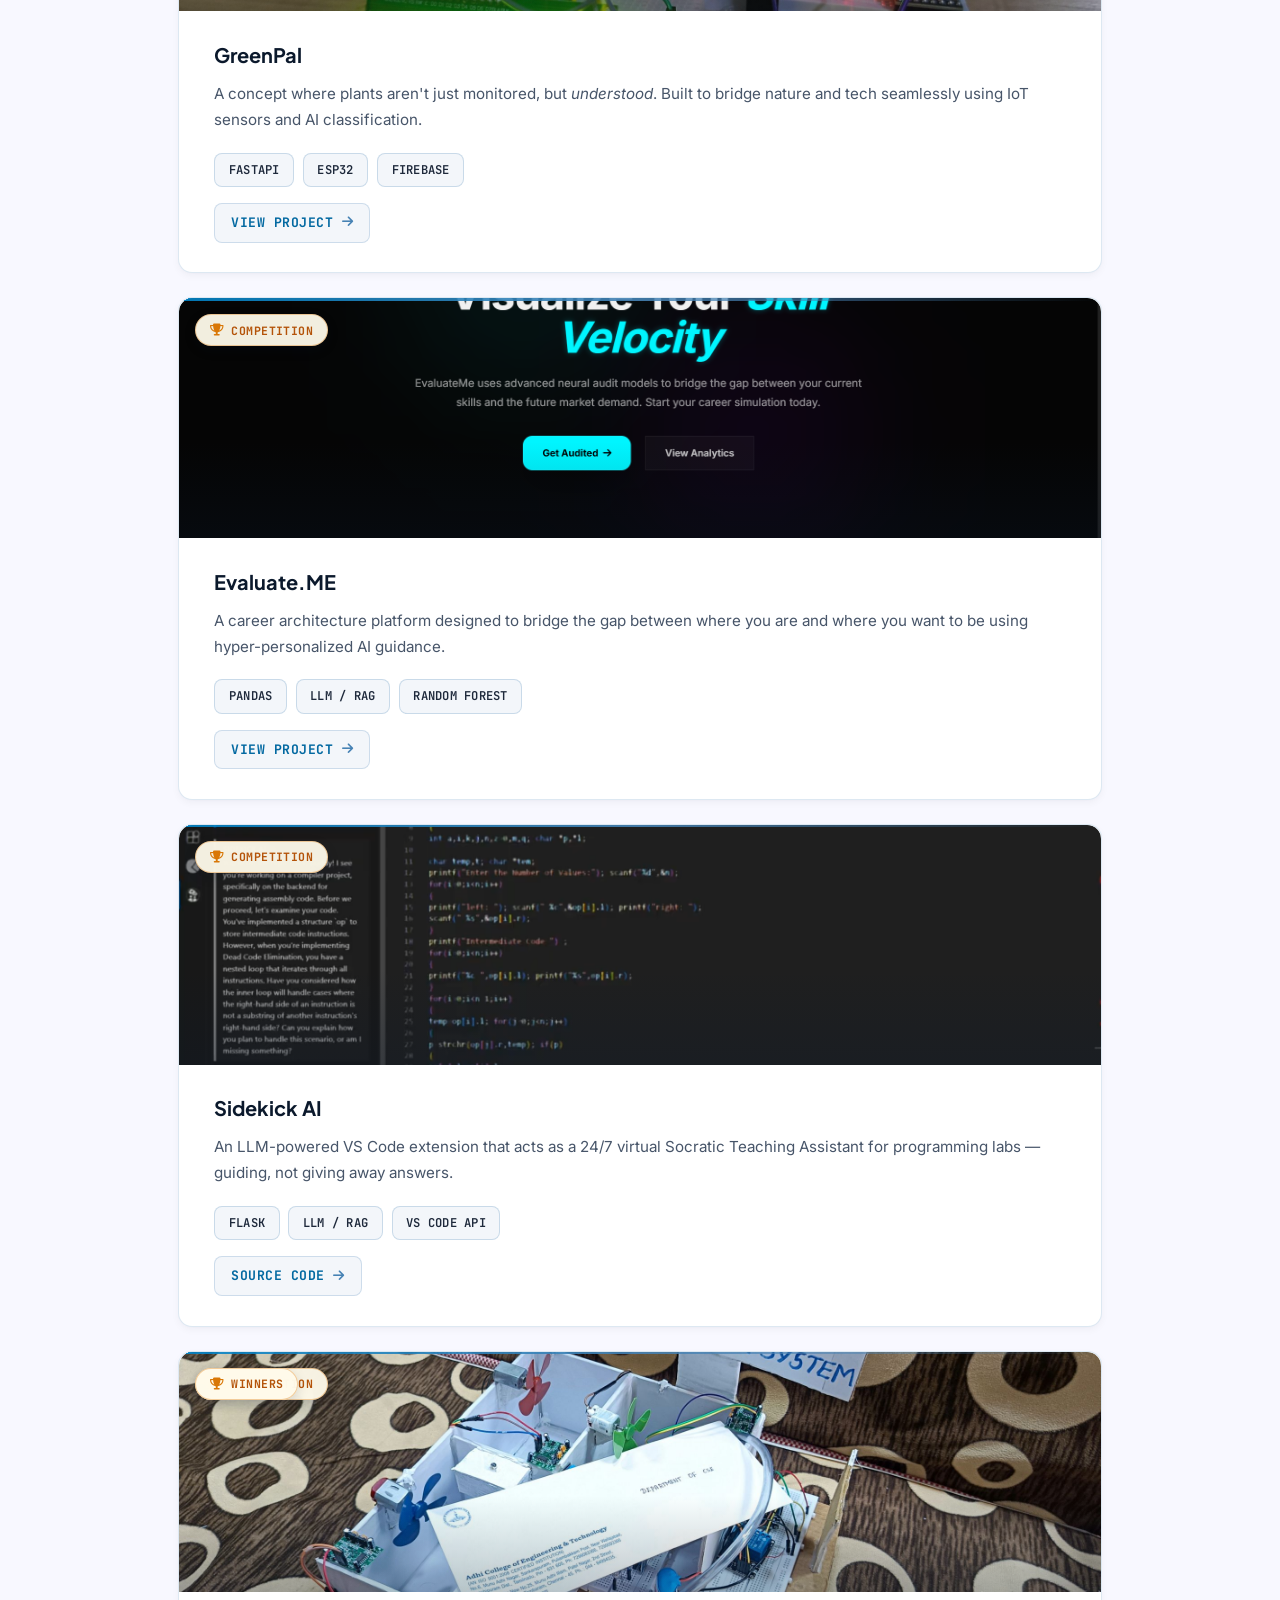
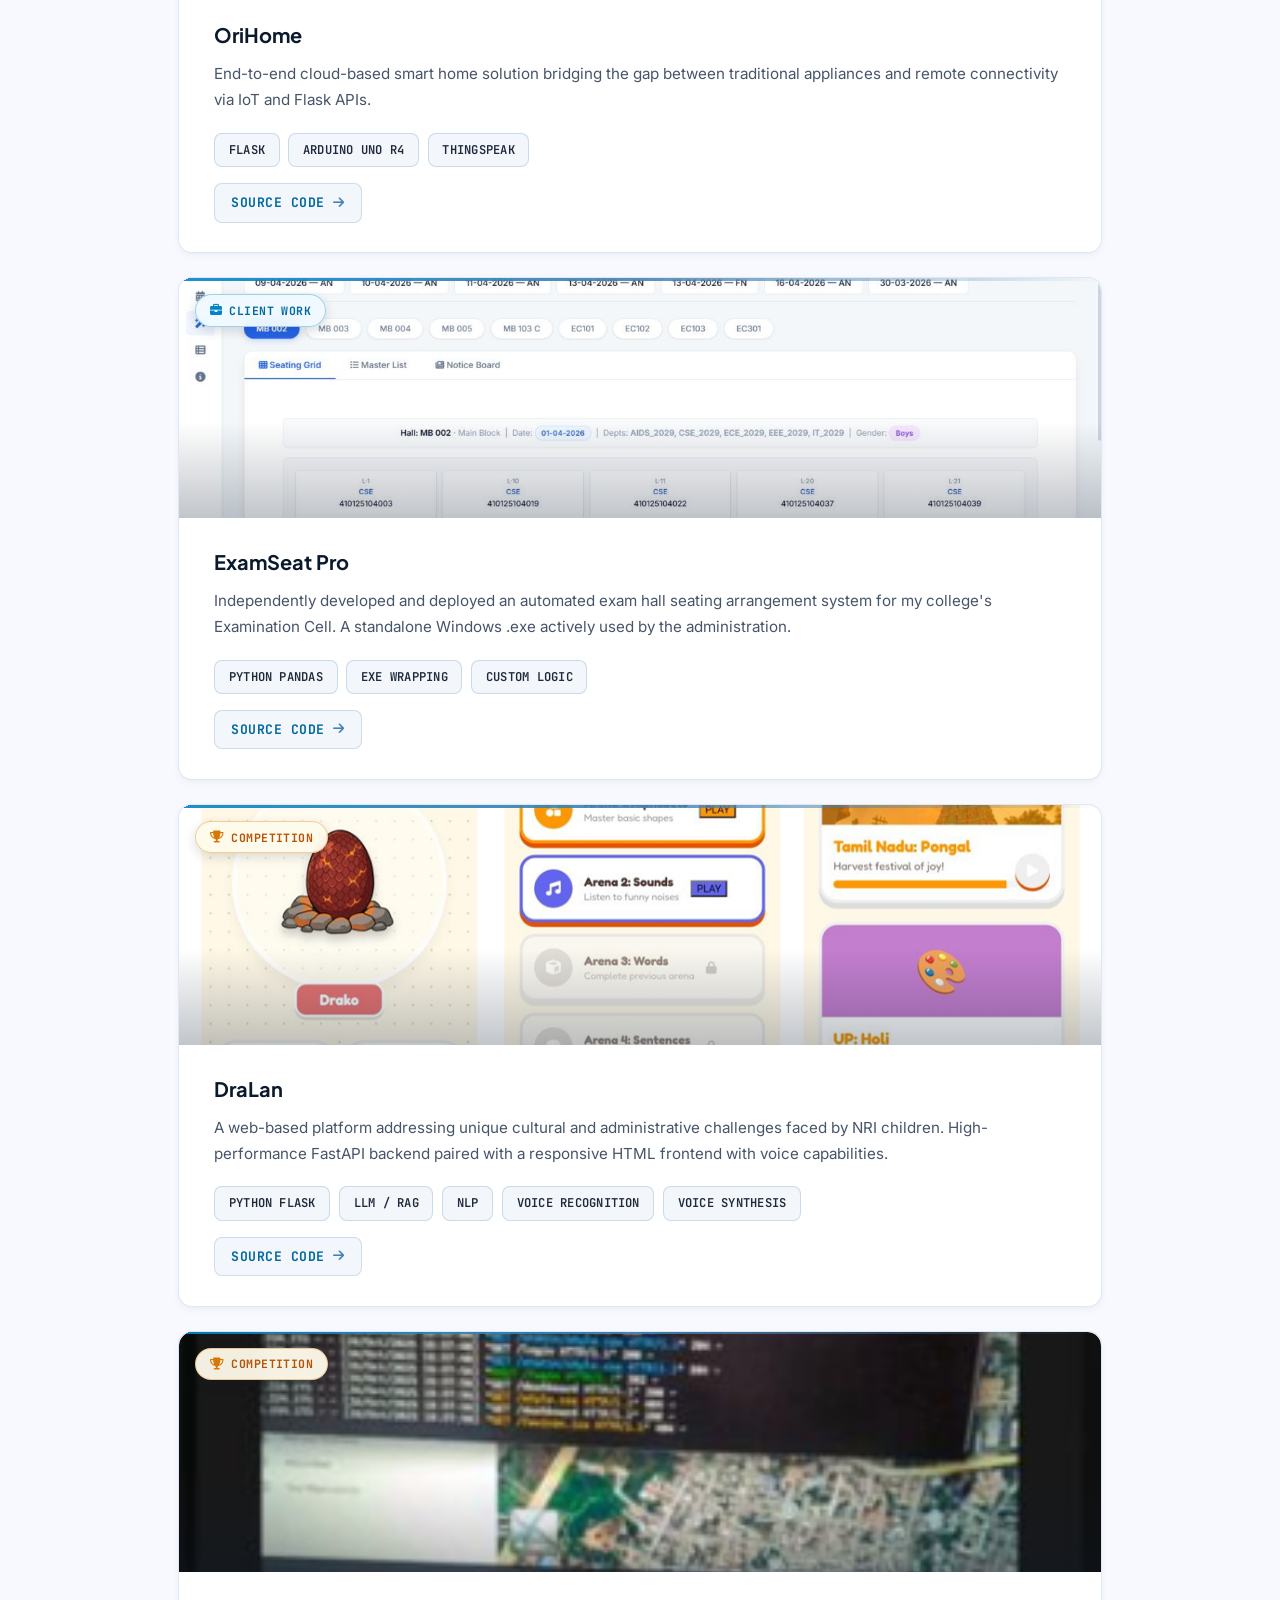
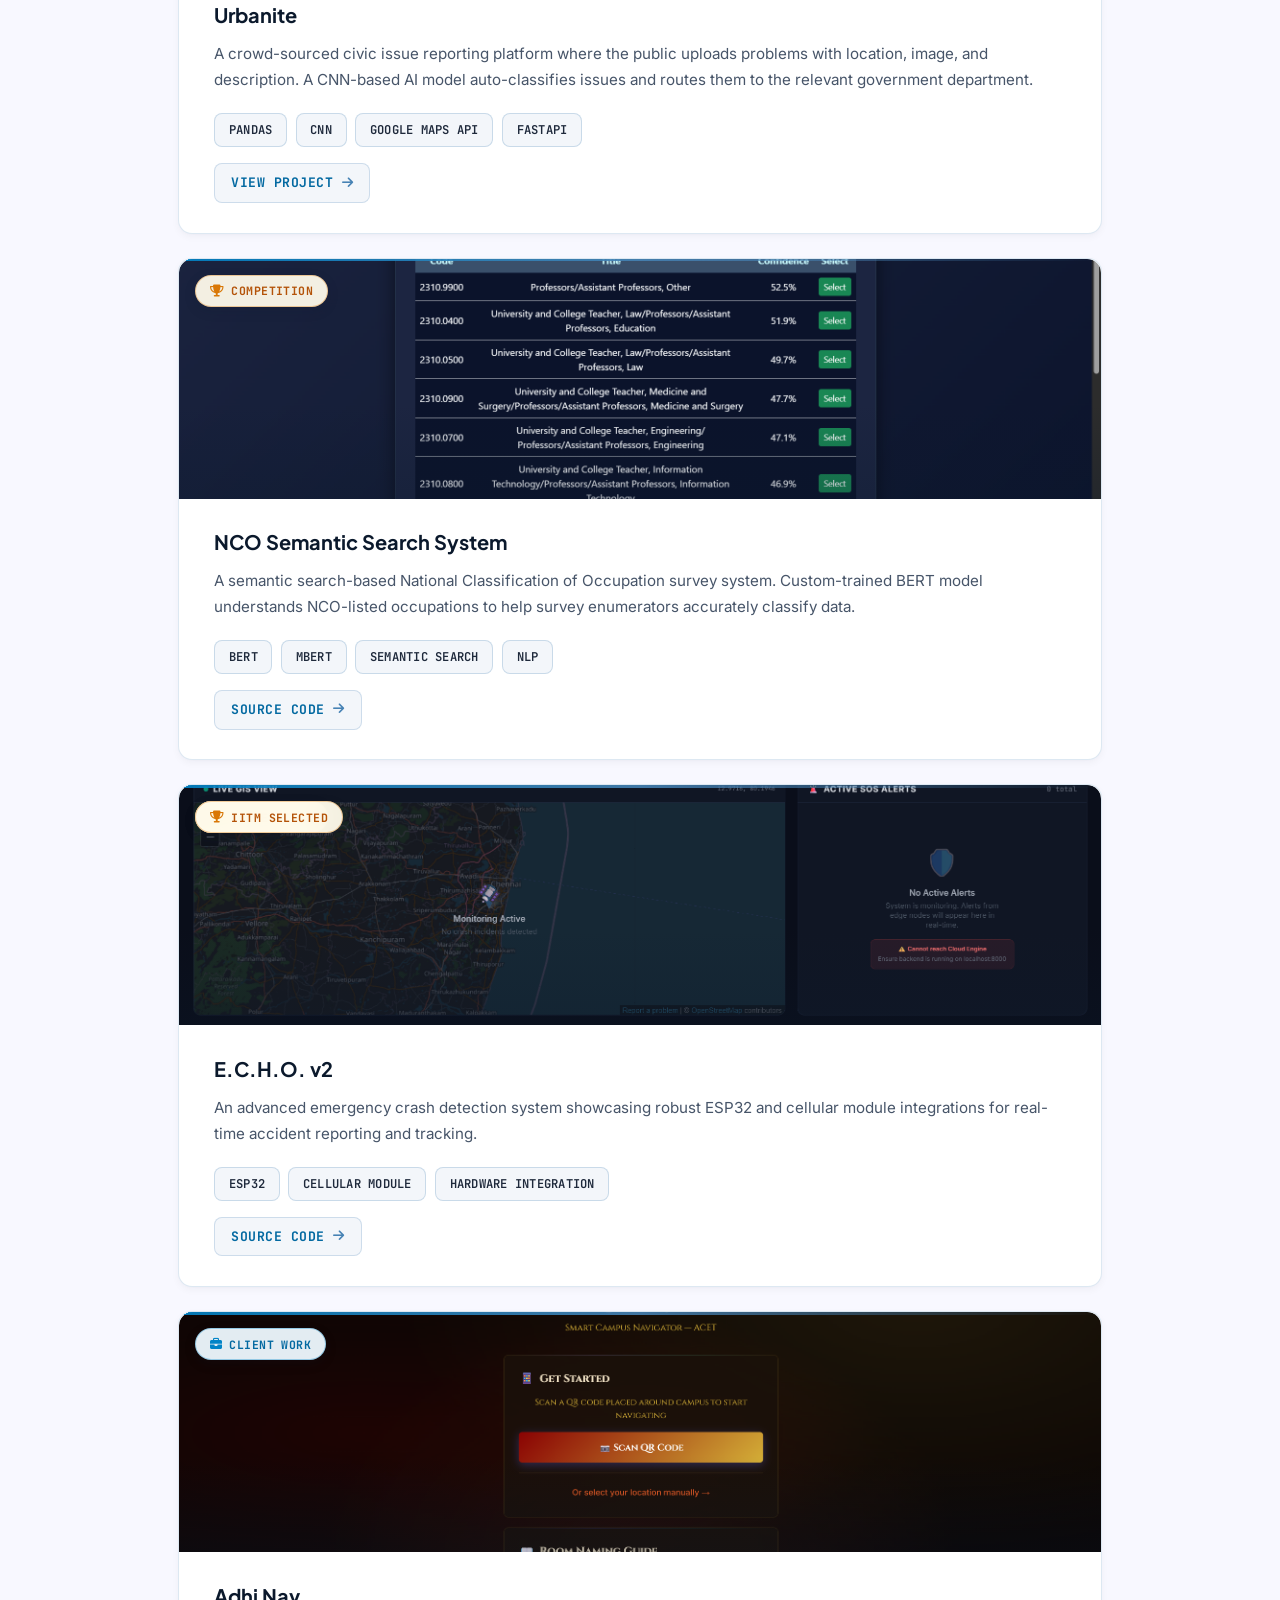
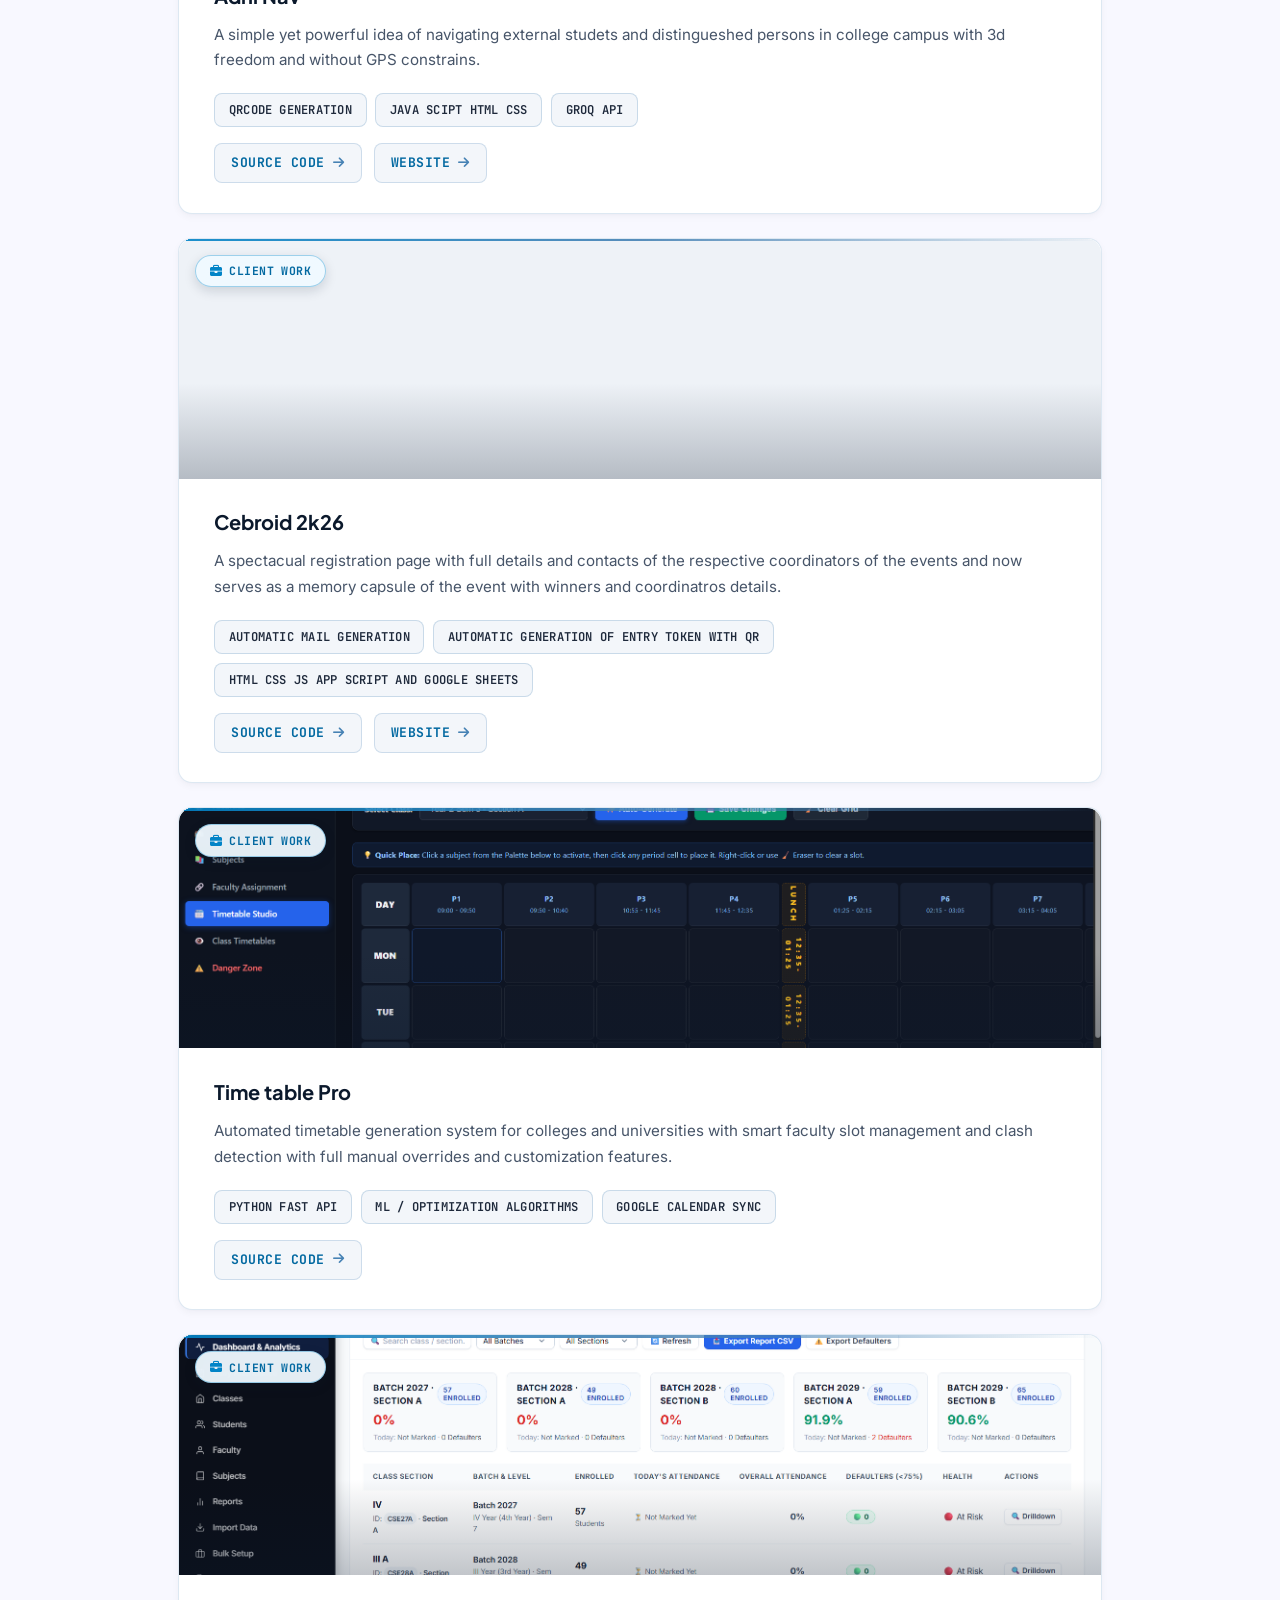
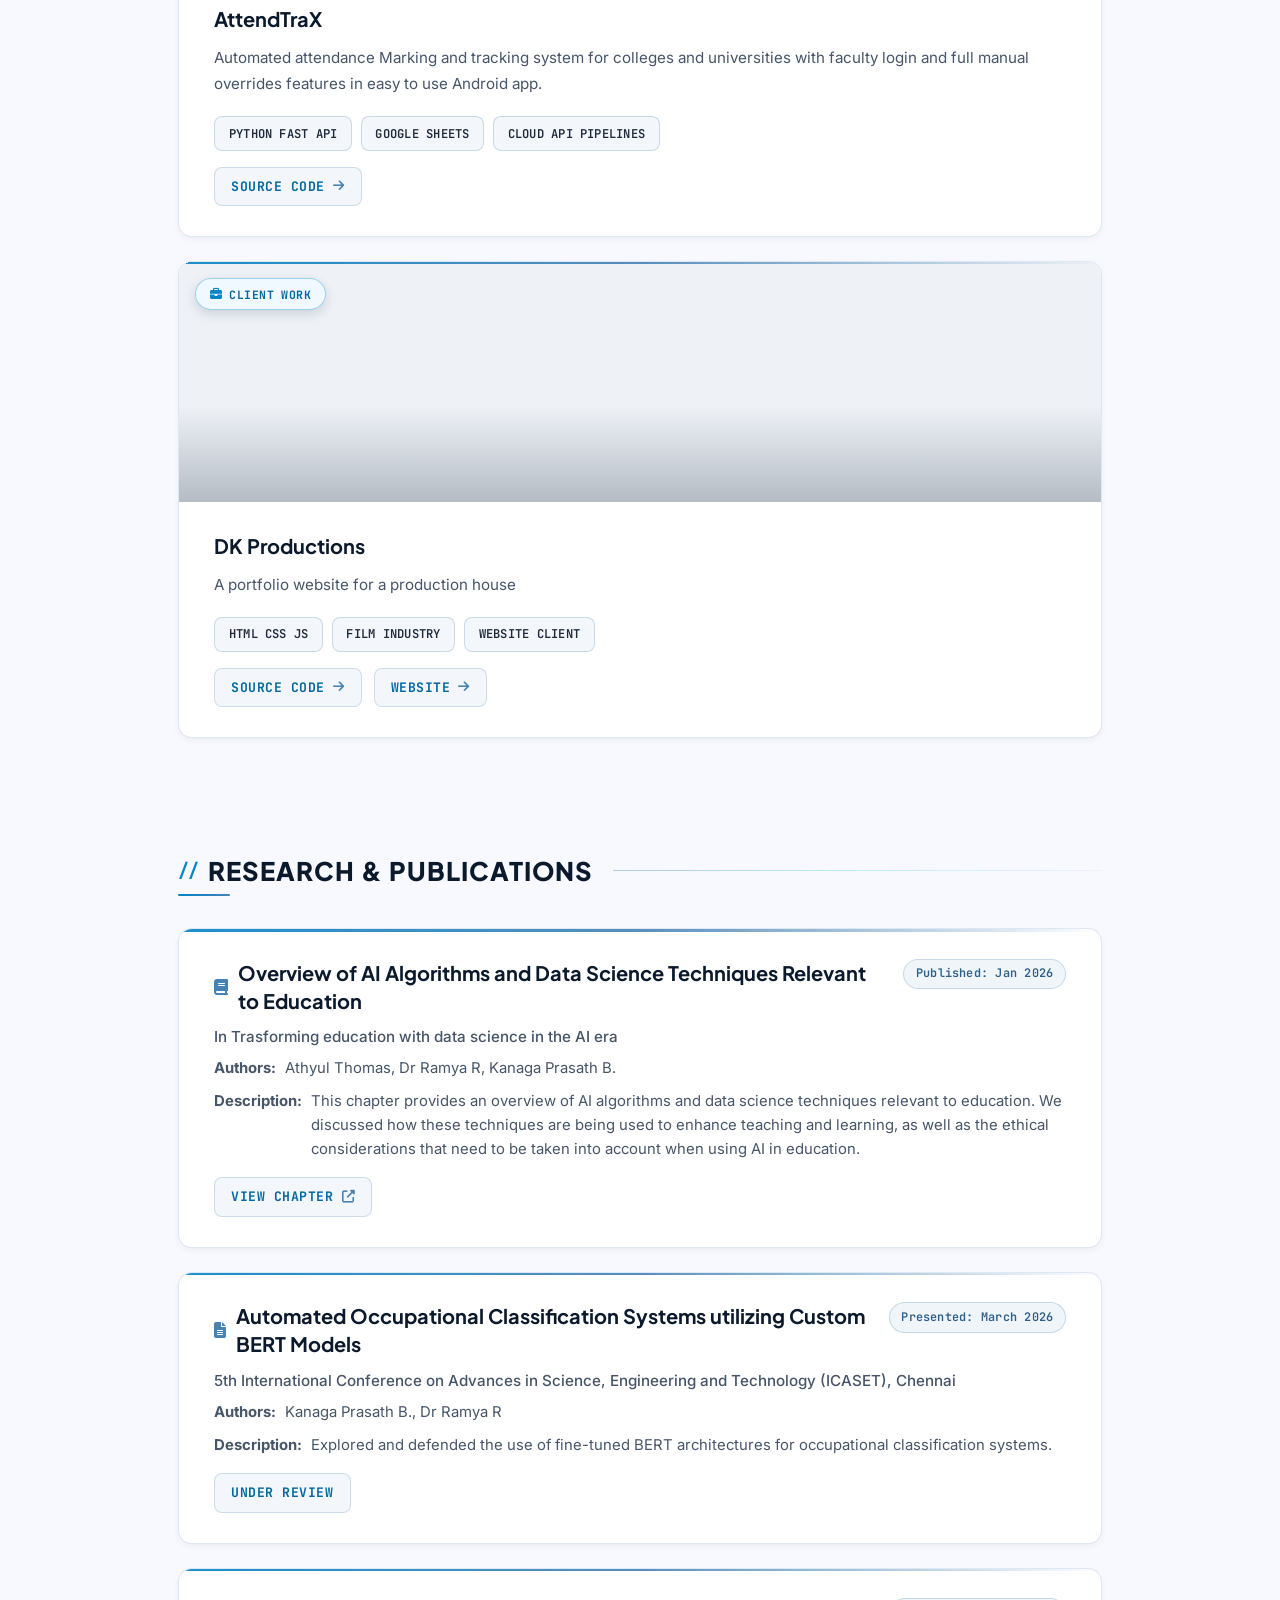
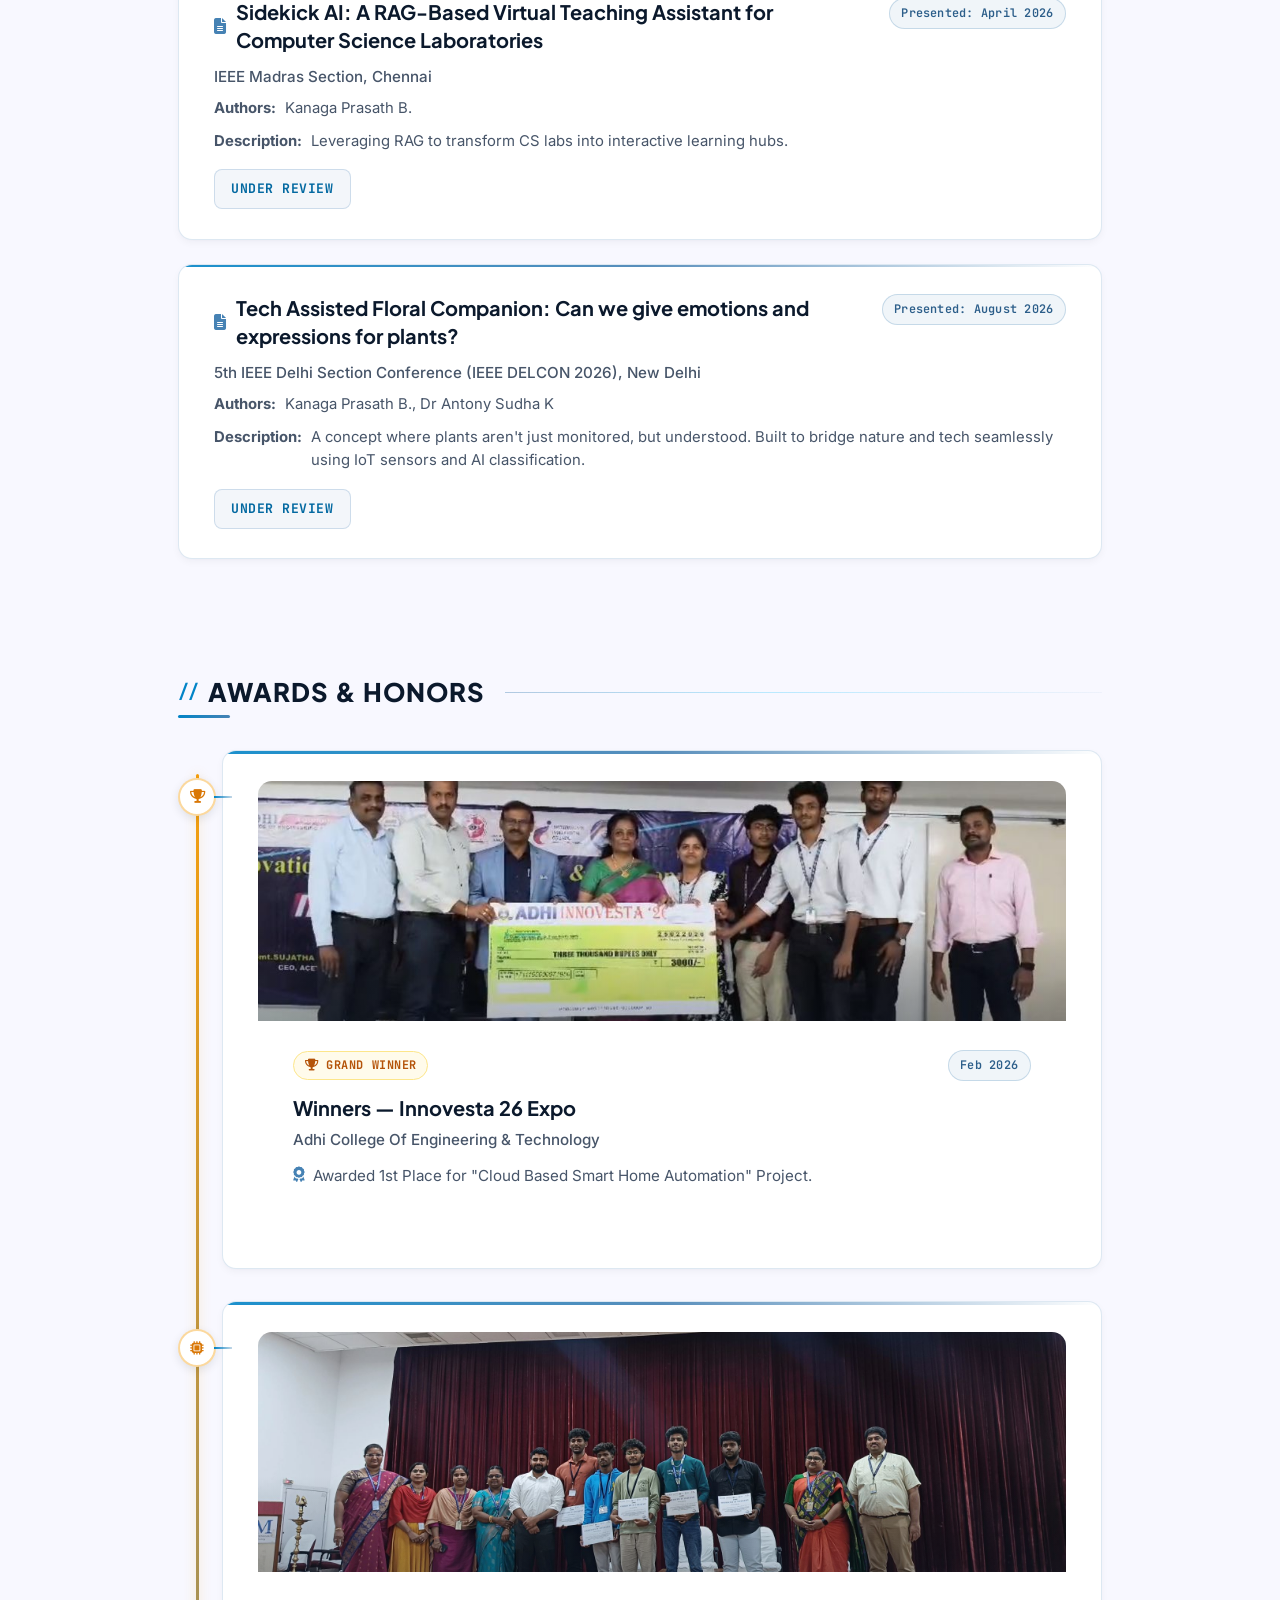
==== commit 531e3006: "Add files via upload" ====
--- a/index.html
+++ b/index.html
@@ -558,11 +558,13 @@
                 <!-- Project 1 – GreenPal -->
                 <div class="glass-card project-card animate-item" data-category="competition">
                     <div class="project-banner">
-                        <div class="project-badge-pill badge-competition">
-                            <i class="fas fa-trophy"></i> Competition
-                        </div>
-                        <div class="project-badge-pill badge-competition">
-                            <i class="fas fa-trophy"></i> Winner
+                        <div class="project-badges">
+                            <div class="project-badge-pill badge-competition">
+                                <i class="fas fa-trophy"></i> Competition
+                            </div>
+                            <div class="project-badge-pill badge-competition">
+                                <i class="fas fa-trophy"></i> Winner
+                            </div>
                         </div>
                         <div class="dummy-img-wide">
                             <img src="proj/Greenpal.jpeg" alt="GreenPal — IoT Plant Monitoring System" loading="lazy" decoding="async">
@@ -585,8 +587,10 @@
                 <!-- Project 2 – Evaluate.ME -->
                 <div class="glass-card project-card animate-item" data-category="competition">
                     <div class="project-banner">
-                        <div class="project-badge-pill badge-competition">
-                            <i class="fas fa-trophy"></i> Competition
+                        <div class="project-badges">
+                            <div class="project-badge-pill badge-competition">
+                                <i class="fas fa-trophy"></i> Competition
+                            </div>
                         </div>
                         <div class="dummy-img-wide">
                             <img src="proj/evaluate.png" alt="Evaluate.ME — Career Architecture Platform" loading="lazy" decoding="async">
@@ -609,8 +613,10 @@
                 <!-- Project 3 – Sidekick AI -->
                 <div class="glass-card project-card animate-item" data-category="competition">
                     <div class="project-banner">
-                        <div class="project-badge-pill badge-competition">
-                            <i class="fas fa-trophy"></i> Competition
+                        <div class="project-badges">
+                            <div class="project-badge-pill badge-competition">
+                                <i class="fas fa-trophy"></i> Competition
+                            </div>
                         </div>
                         <div class="dummy-img-wide">
                             <img src="proj/sideKickAI.png" alt="Sidekick AI — VS Code Teaching Assistant" loading="lazy" decoding="async">
@@ -633,11 +639,13 @@
                 <!-- Project 4 – OriHome -->
                 <div class="glass-card project-card animate-item" data-category="competition">
                     <div class="project-banner">
-                        <div class="project-badge-pill badge-competition">
-                            <i class="fas fa-trophy"></i> Competition
-                        </div>
-                        <div class="project-badge-pill badge-competition">
-                            <i class="fas fa-trophy"></i> Winners
+                        <div class="project-badges">
+                            <div class="project-badge-pill badge-competition">
+                                <i class="fas fa-trophy"></i> Competition
+                            </div>
+                            <div class="project-badge-pill badge-competition">
+                                <i class="fas fa-trophy"></i> Winners
+                            </div>
                         </div>
                         <div class="dummy-img-wide">
                             <img src="proj/Orihome.jpeg" alt="OriHome — Cloud Smart Home Automation" loading="lazy" decoding="async">
@@ -660,8 +668,10 @@
                 <!-- Project 5 – ExamSeat Pro -->
                 <div class="glass-card project-card animate-item" data-category="client">
                     <div class="project-banner">
-                        <div class="project-badge-pill badge-client">
-                            <i class="fas fa-briefcase"></i> Client Work
+                        <div class="project-badges">
+                            <div class="project-badge-pill badge-client">
+                                <i class="fas fa-briefcase"></i> Client Work
+                            </div>
                         </div>
                         <div class="dummy-img-wide">
                             <img src="proj/ExamSeat.jpeg" alt="ExamSeat Pro — Automated Exam Hall Seating" loading="lazy" decoding="async">
@@ -684,8 +694,10 @@
                 <!-- Project 6 – DraLan -->
                 <div class="glass-card project-card animate-item" data-category="competition">
                     <div class="project-banner">
-                        <div class="project-badge-pill badge-competition">
-                            <i class="fas fa-trophy"></i> Competition
+                        <div class="project-badges">
+                            <div class="project-badge-pill badge-competition">
+                                <i class="fas fa-trophy"></i> Competition
+                            </div>
                         </div>
                         <div class="dummy-img-wide">
                             <img src="proj/pro6.jpeg" alt="DraLan — NRI Children Platform" loading="lazy" decoding="async">
@@ -710,8 +722,10 @@
                 <!-- Project 7 – Urbanite -->
                 <div class="glass-card project-card animate-item" data-category="competition">
                     <div class="project-banner">
-                        <div class="project-badge-pill badge-competition">
-                            <i class="fas fa-trophy"></i> Competition
+                        <div class="project-badges">
+                            <div class="project-badge-pill badge-competition">
+                                <i class="fas fa-trophy"></i> Competition
+                            </div>
                         </div>
                         <div class="dummy-img-wide">
                             <img src="proj/pro7.jpeg" alt="Urbanite — Civic Issue Reporting Platform" loading="lazy" decoding="async">
@@ -735,8 +749,10 @@
                 <!-- Project 8 – NCO Semantic Search -->
                 <div class="glass-card project-card animate-item" data-category="competition">
                     <div class="project-banner">
-                        <div class="project-badge-pill badge-competition">
-                            <i class="fas fa-trophy"></i> Competition
+                        <div class="project-badges">
+                            <div class="project-badge-pill badge-competition">
+                                <i class="fas fa-trophy"></i> Competition
+                            </div>
                         </div>
                         <div class="dummy-img-wide">
                             <img src="proj/pro8.png" alt="NCO Semantic Search System" loading="lazy" decoding="async">
@@ -760,11 +776,13 @@
                 <!-- Project 9 – E.C.H.O. v2 -->
                 <div class="glass-card project-card animate-item" data-category="competition">
                     <div class="project-banner">
-                        <div class="project-badge-pill badge-competition">
-                            <i class="fas fa-trophy"></i> Competition
-                        </div>
-                        <div class="project-badge-pill badge-competition">
-                            <i class="fas fa-trophy"></i> IITM Selected
+                        <div class="project-badges">
+                            <div class="project-badge-pill badge-competition">
+                                <i class="fas fa-trophy"></i> Competition
+                            </div>
+                            <div class="project-badge-pill badge-competition">
+                                <i class="fas fa-trophy"></i> IITM Selected
+                            </div>
                         </div>
                         <div class="dummy-img-wide">
                             <img src="proj/echo.png" alt="E.C.H.O. v2 — Emergency Crash Detection System" loading="lazy" decoding="async">
@@ -787,8 +805,10 @@
                 <!-- Project 10 - Adhi Nav -->
                 <div class="glass-card project-card animate-item" data-category="client">
                     <div class="project-banner">
-                        <div class="project-badge-pill badge-client">
-                            <i class="fas fa-briefcase"></i> Client Work
+                        <div class="project-badges">
+                            <div class="project-badge-pill badge-client">
+                                <i class="fas fa-briefcase"></i> Client Work
+                            </div>
                         </div>
                         <div class="dummy-img-wide">
                             <img src="proj/adhinav.png" alt="Adhi Nav - College navigation System" loading="lazy" decoding="async">
@@ -814,8 +834,10 @@
                 <!-- Project 11 - Cebroid page -->
                 <div class="glass-card project-card animate-item" data-category="client">
                     <div class="project-banner">
-                        <div class="project-badge-pill badge-client">
-                            <i class="fas fa-briefcase"></i> Client Work
+                        <div class="project-badges">
+                            <div class="project-badge-pill badge-client">
+                                <i class="fas fa-briefcase"></i> Client Work
+                            </div>
                         </div>
                         <div class="dummy-img-wide">
                             <img src="proj/cebroid.png" alt="Cebroid 2k26 - Evenr registration page, currectly serves as a memory capsule." loading="lazy" decoding="async">
@@ -841,8 +863,10 @@
                 <!-- Project 12 - Time table Pro -->
                 <div class="glass-card project-card animate-item" data-category="client">
                     <div class="project-banner">
-                        <div class="project-badge-pill badge-client">
-                            <i class="fas fa-briefcase"></i> Client Work
+                        <div class="project-badges">
+                            <div class="project-badge-pill badge-client">
+                                <i class="fas fa-briefcase"></i> Client Work
+                            </div>
                         </div>
                         <div class="dummy-img-wide">
                             <img src="proj/Time table Pro.png" alt="Time table pro - automated timetable generator" loading="lazy" decoding="async">
@@ -865,8 +889,10 @@
                 <!-- Project 13 - AttendTraX -->
                 <div class="glass-card project-card animate-item" data-category="client">
                     <div class="project-banner">
-                        <div class="project-badge-pill badge-client">
-                            <i class="fas fa-briefcase"></i> Client Work
+                        <div class="project-badges">
+                            <div class="project-badge-pill badge-client">
+                                <i class="fas fa-briefcase"></i> Client Work
+                            </div>
                         </div>
                         <div class="dummy-img-wide">
                             <img src="proj/attendtrax.png" alt="AttendTraX - Automated attendance marking and tracking system" loading="lazy" decoding="async">
@@ -889,8 +915,10 @@
                 <!-- Project 14 - DK Productions -->
                 <div class="glass-card project-card animate-item" data-category="client">
                     <div class="project-banner">
-                        <div class="project-badge-pill badge-client">
-                            <i class="fas fa-briefcase"></i> Client Work
+                        <div class="project-badges">
+                            <div class="project-badge-pill badge-client">
+                                <i class="fas fa-briefcase"></i> Client Work
+                            </div>
                         </div>
                         <div class="dummy-img-wide">
                             <img src="proj/dkprod.png" alt="DK Productions - Film & Media Production Showcase" loading="lazy" decoding="async">
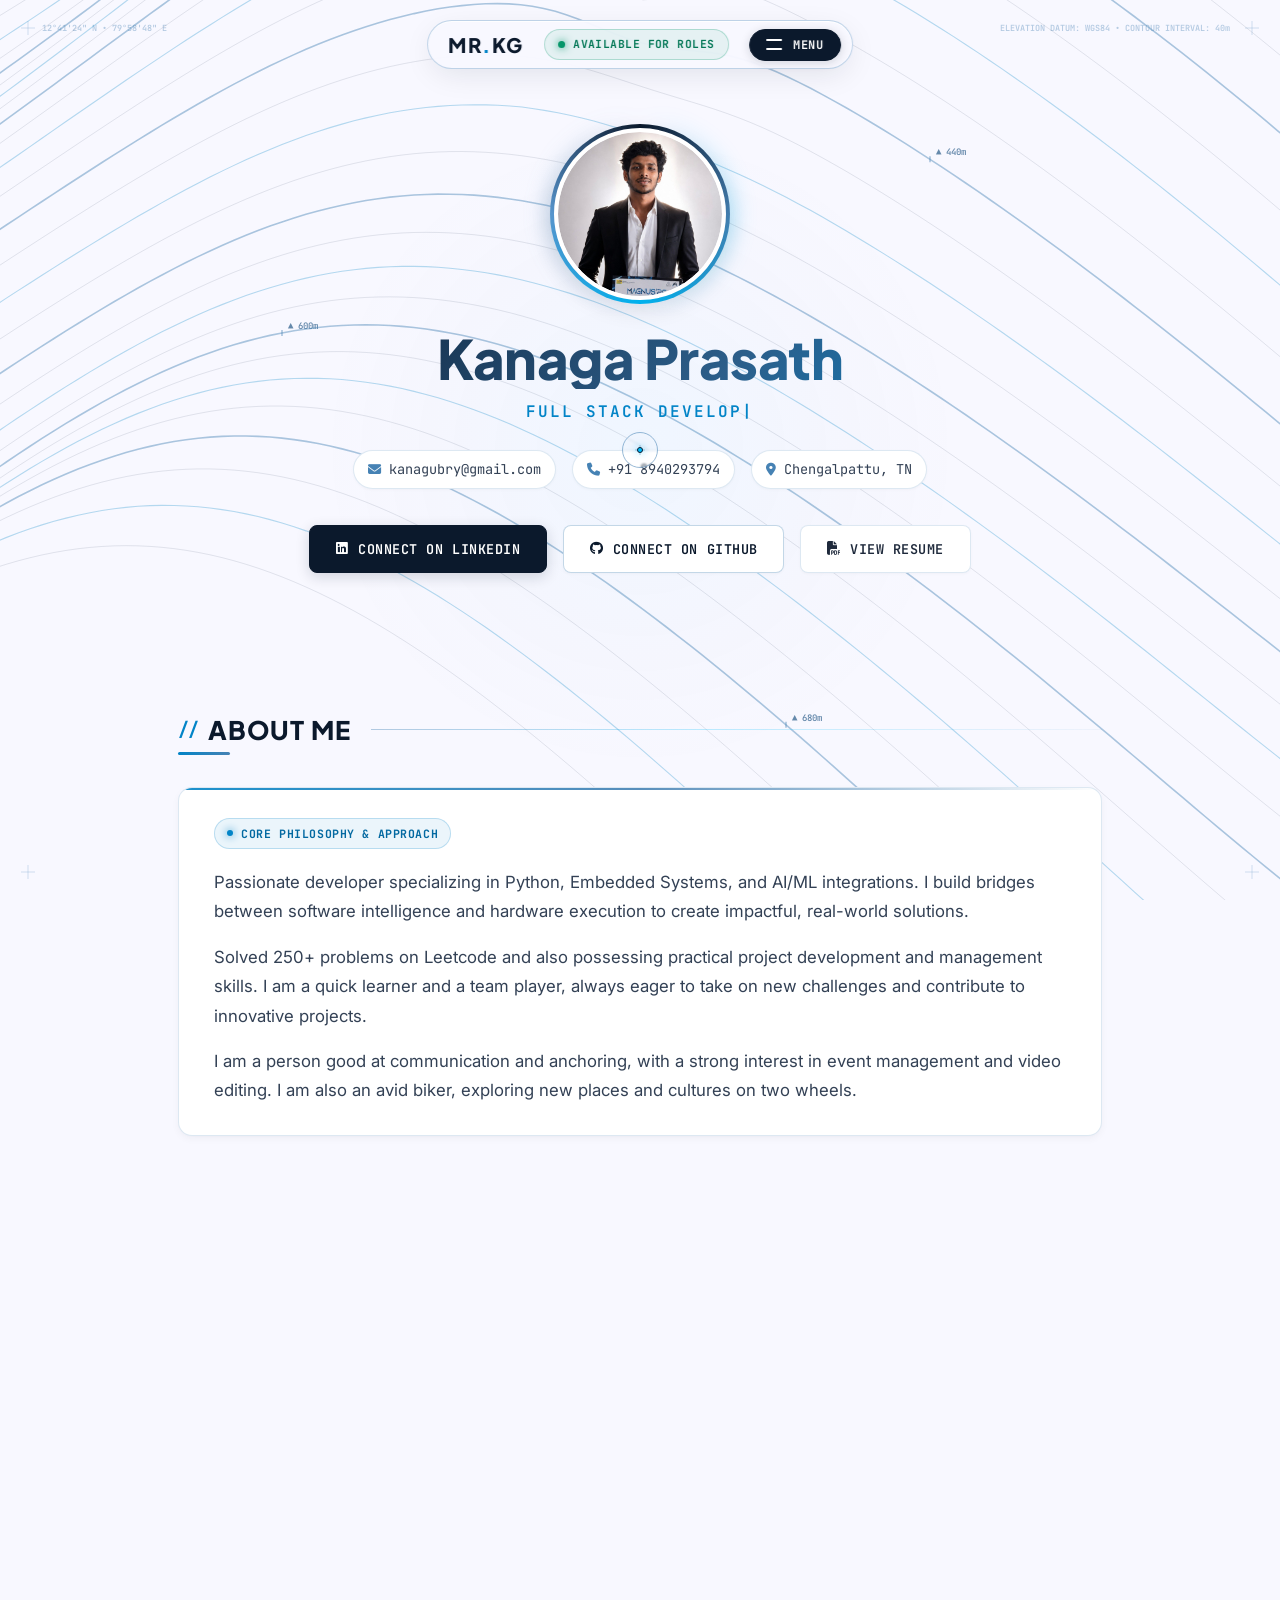
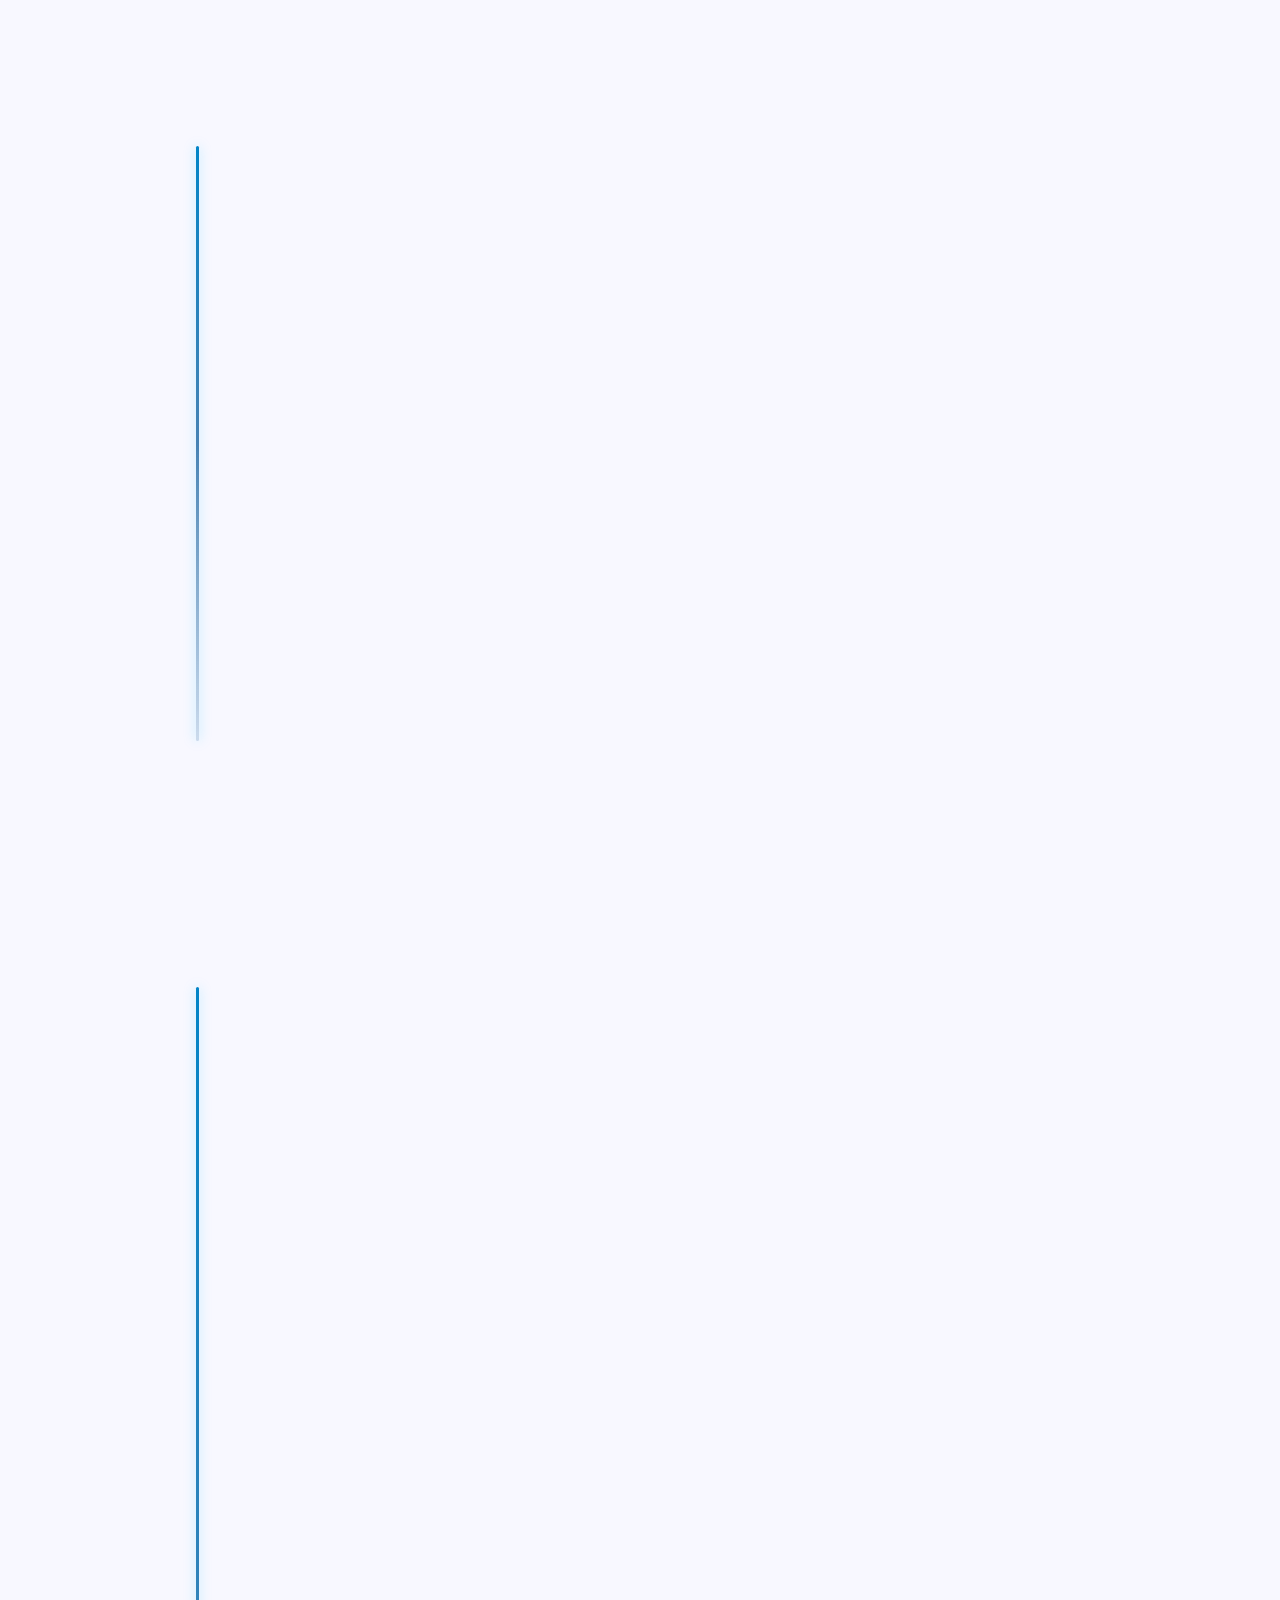
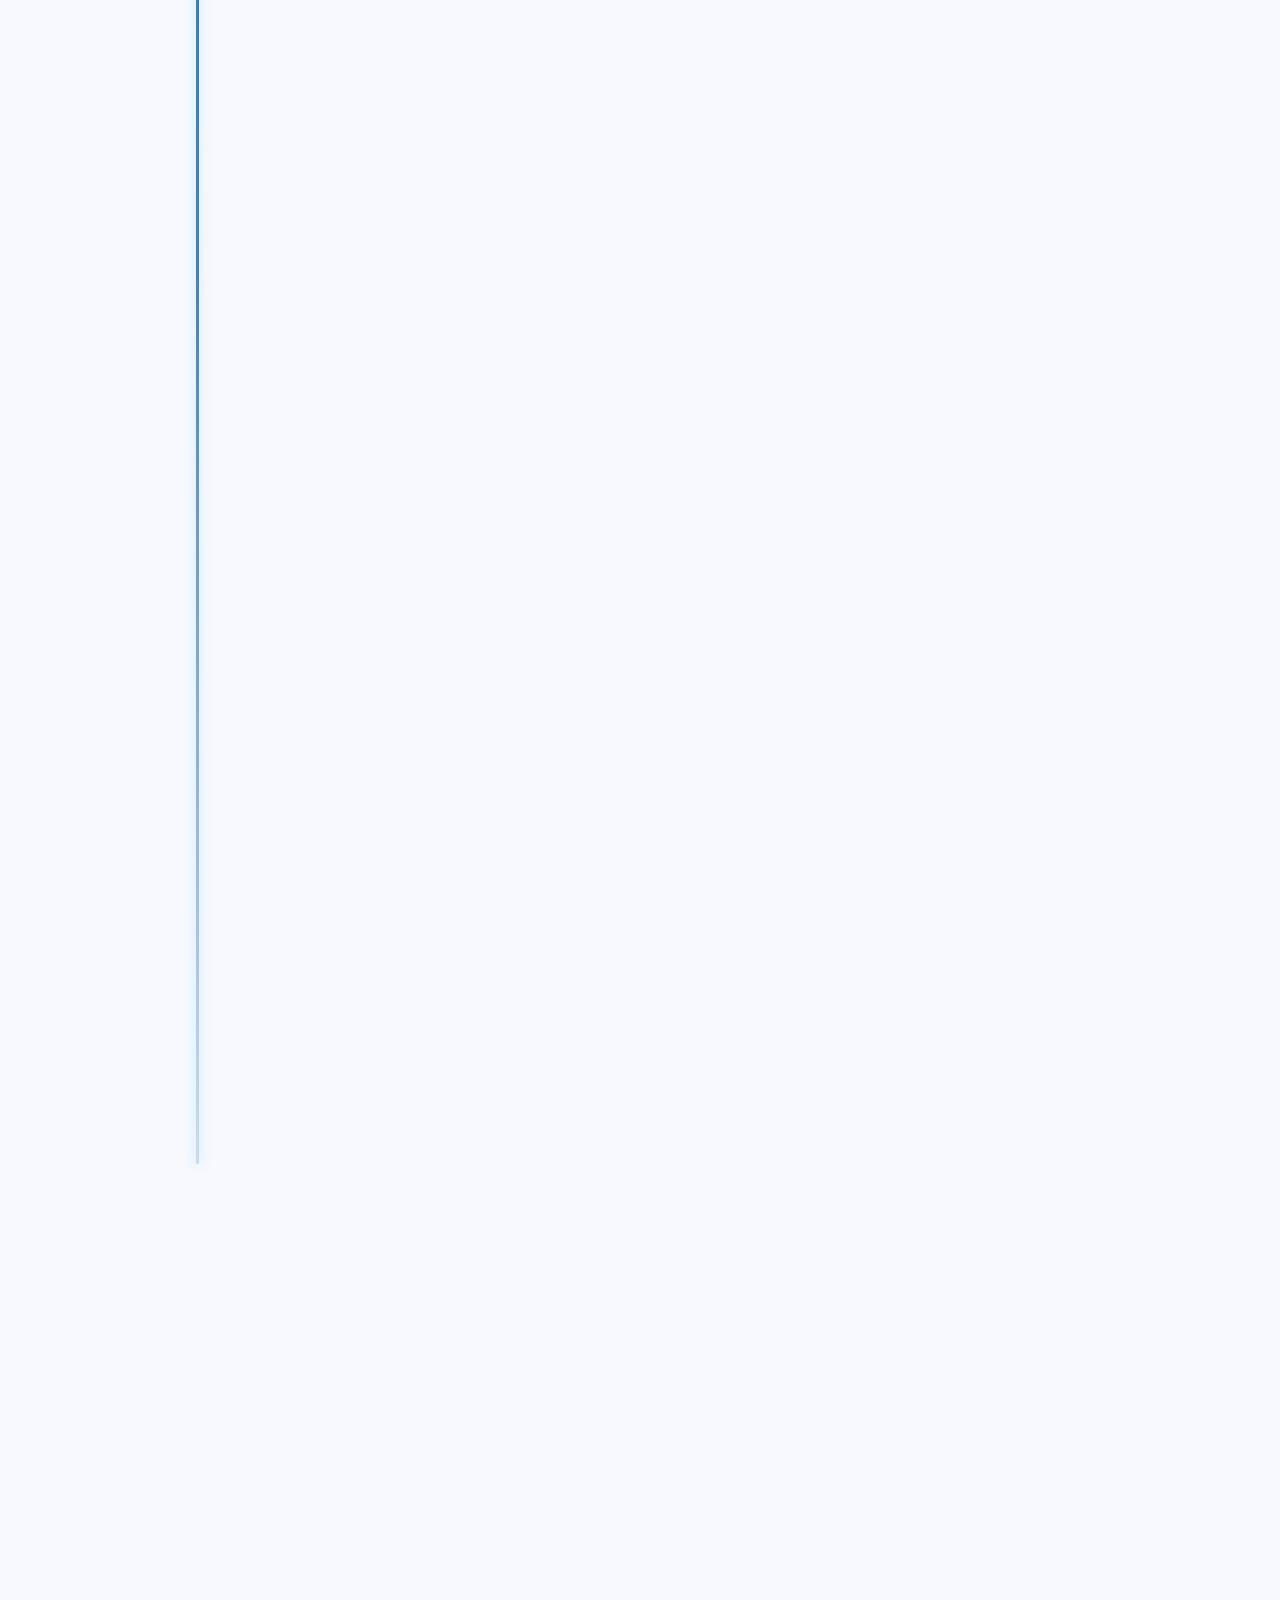
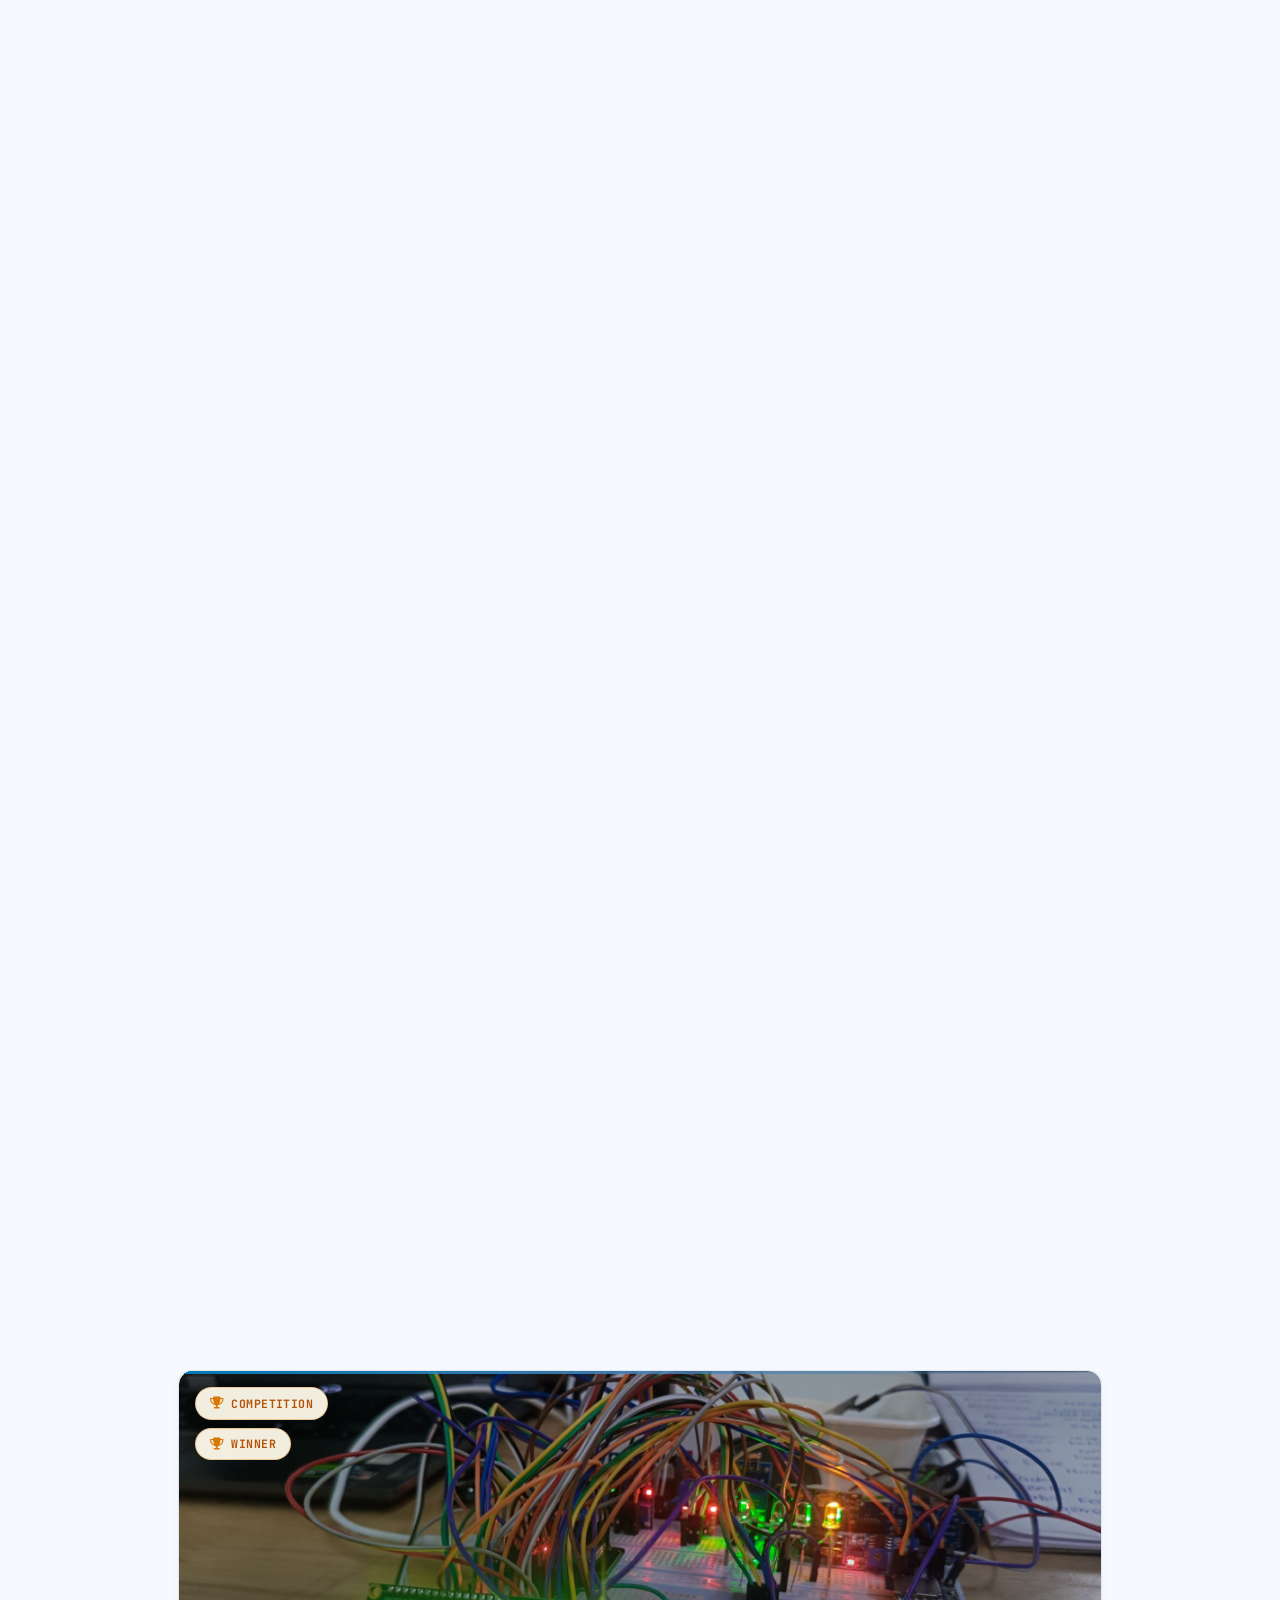
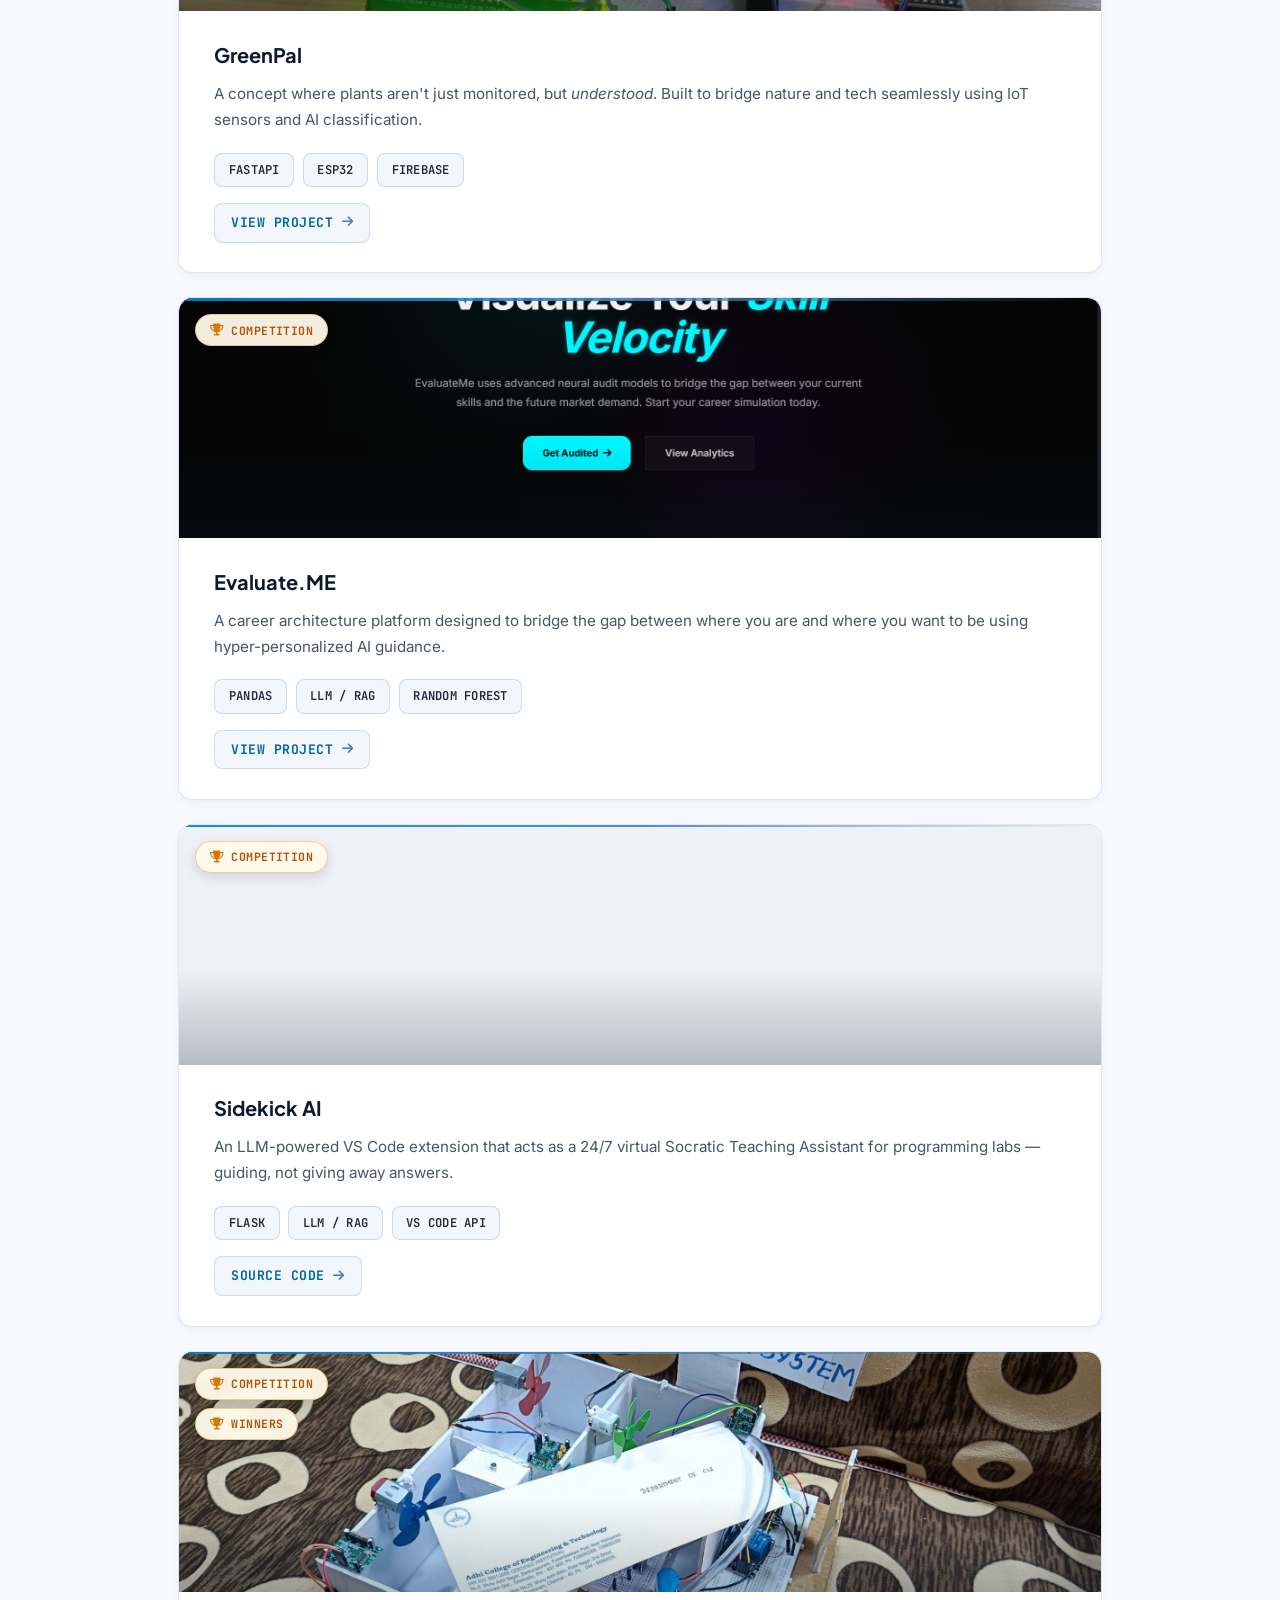
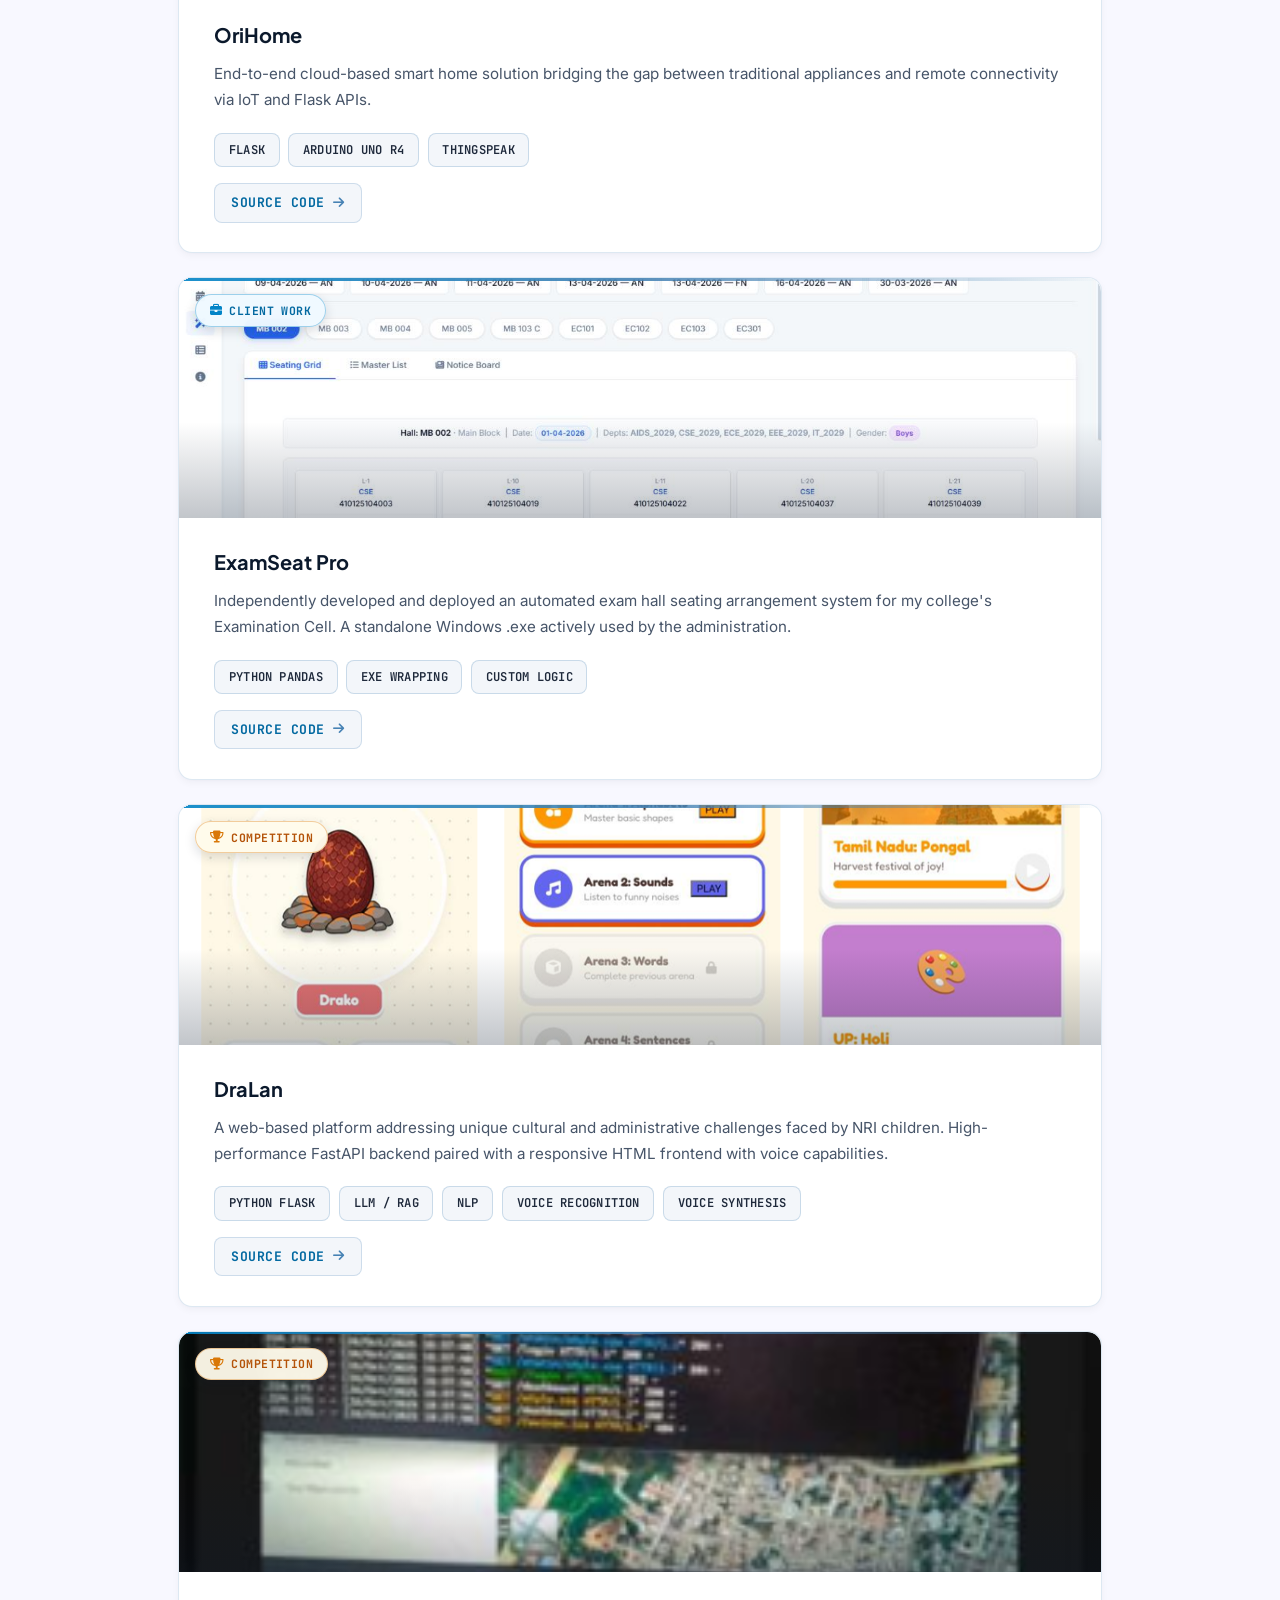
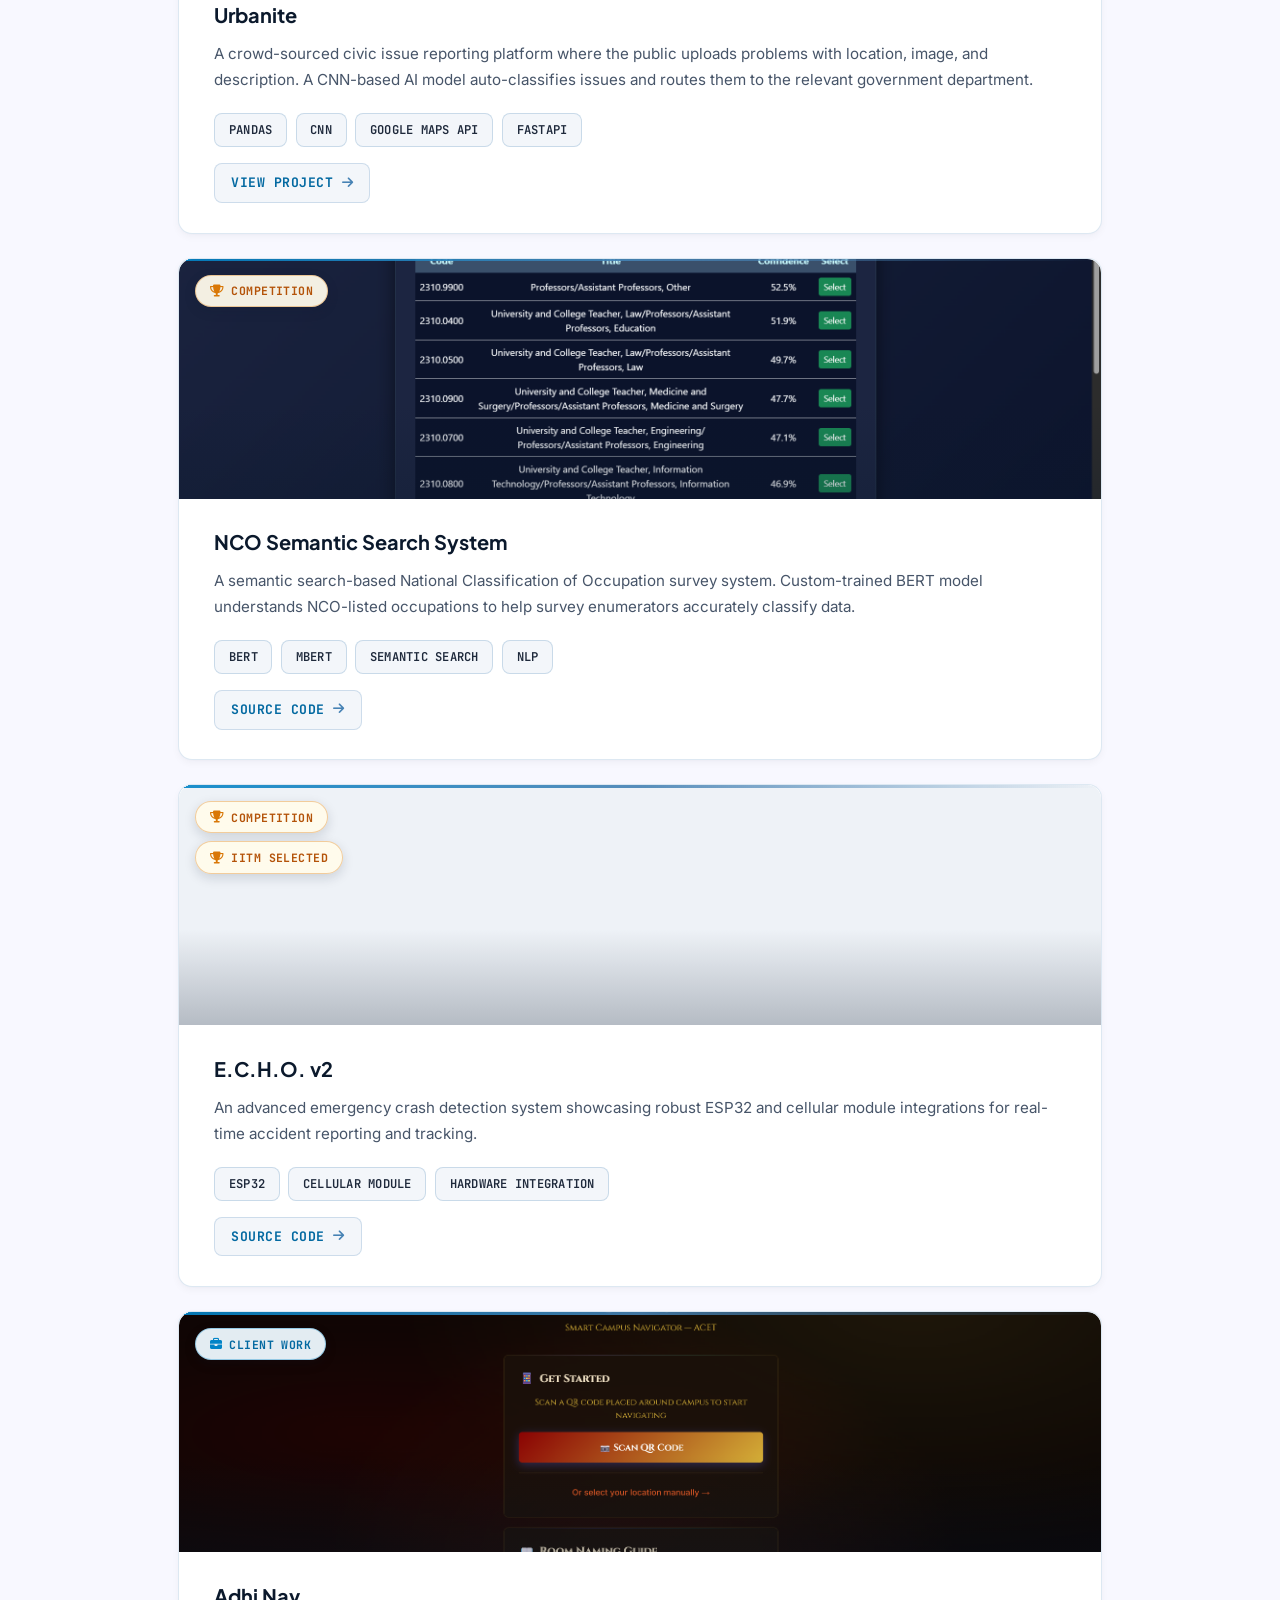
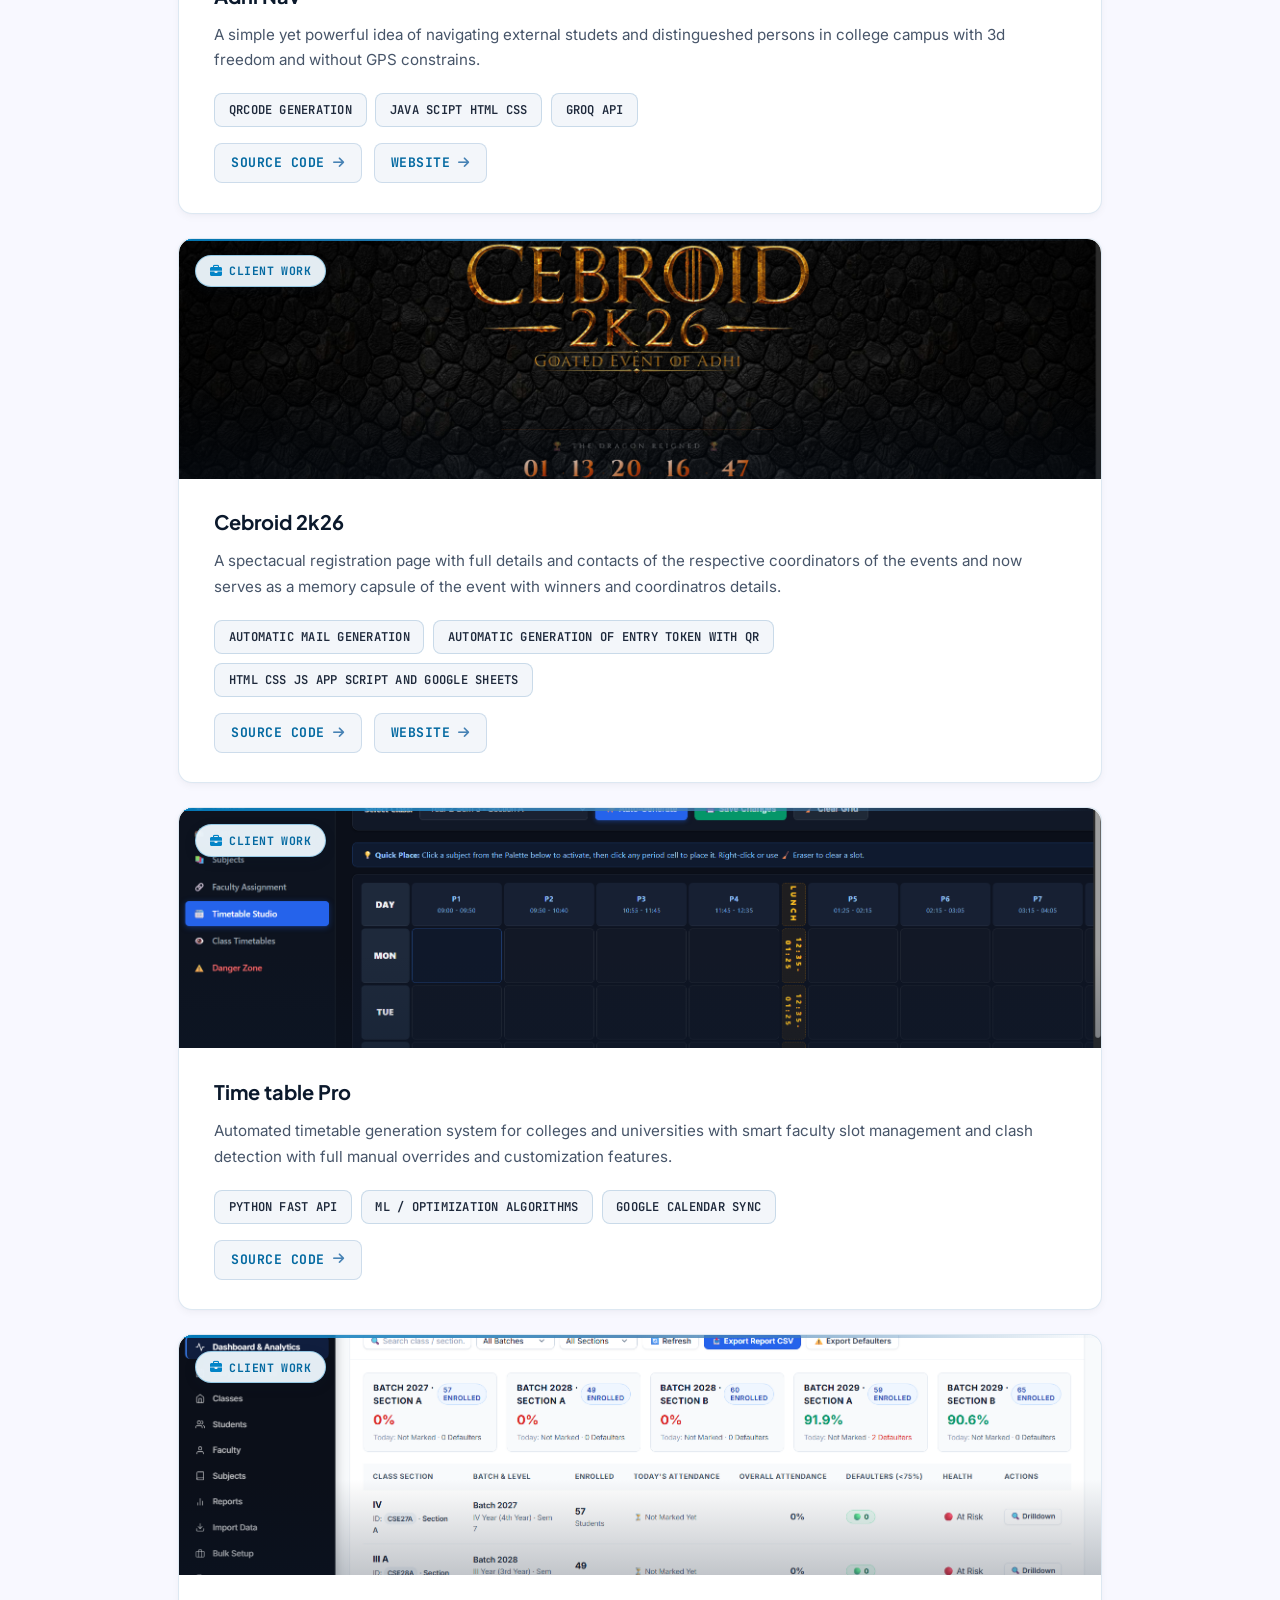
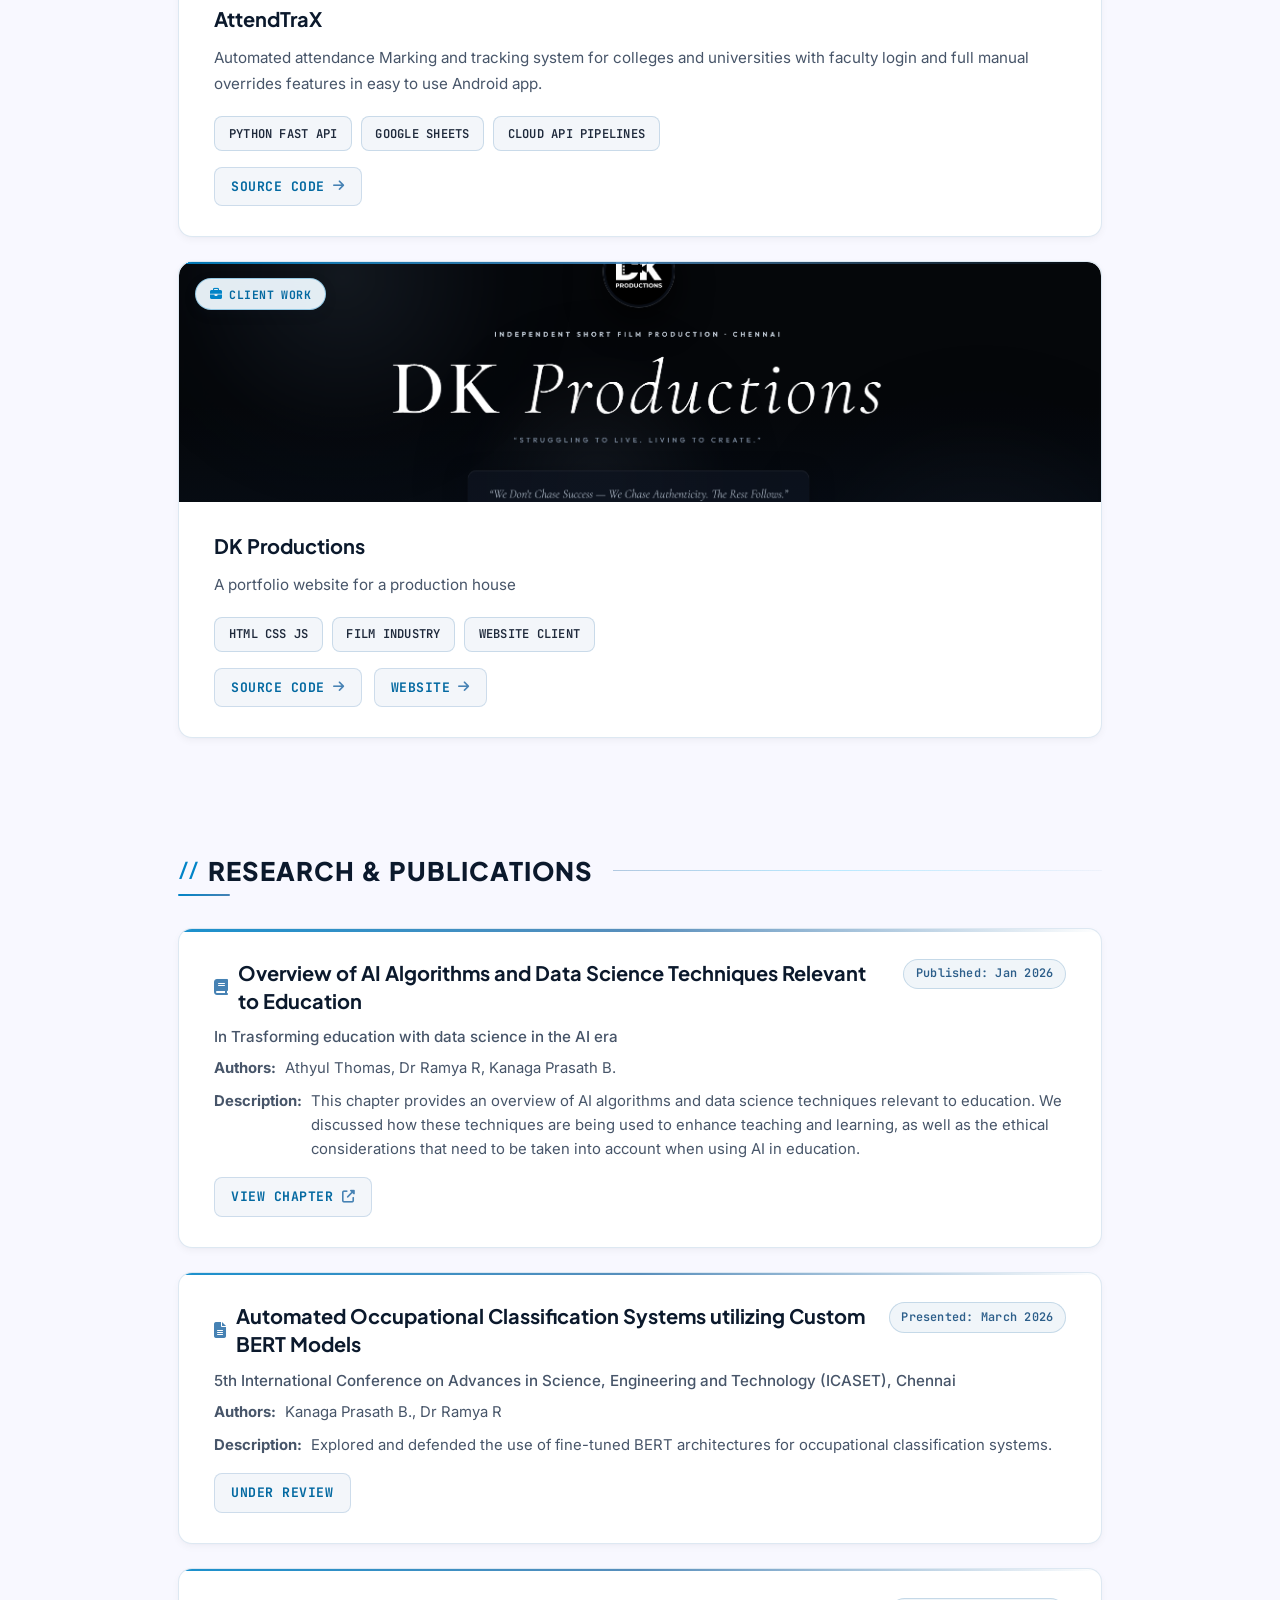
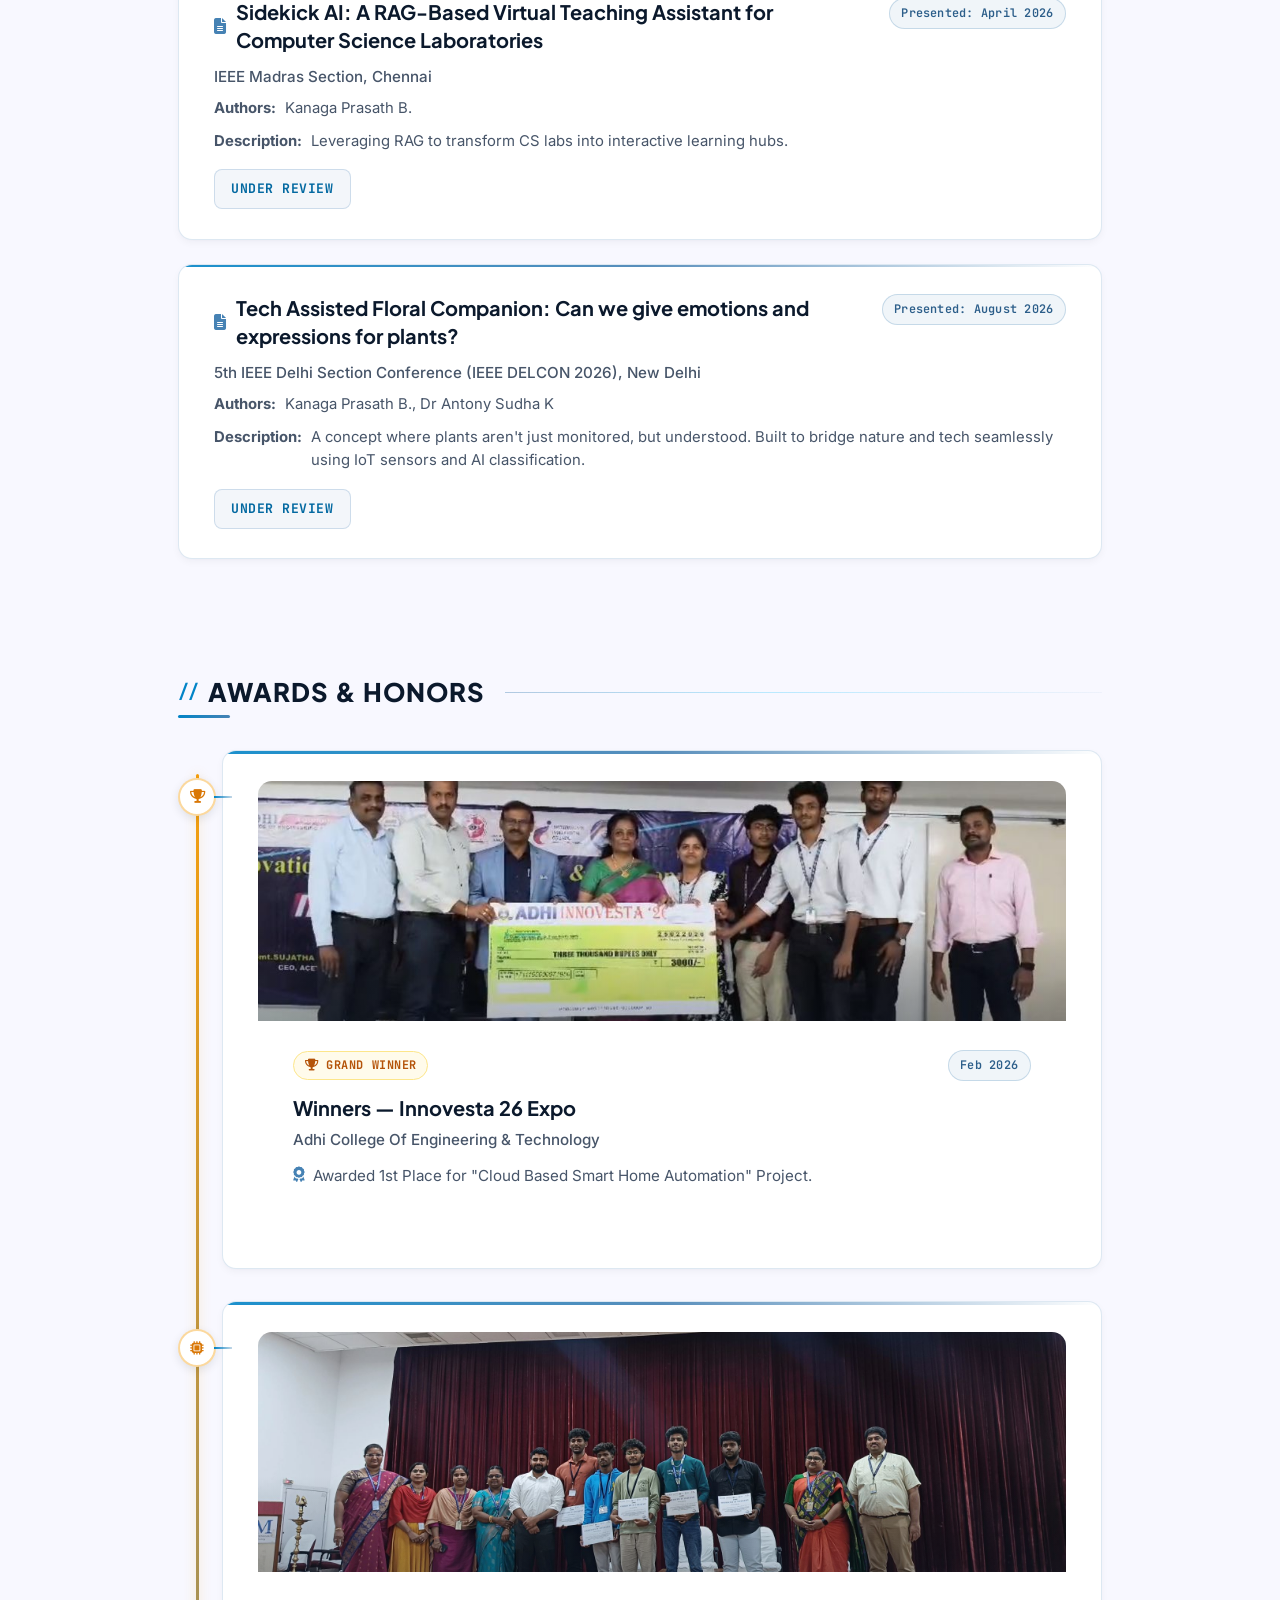
==== commit 59b7306b: "Update index.html" ====
--- a/index.html
+++ b/index.html
@@ -4,7 +4,7 @@
     <meta charset="UTF-8">
     <meta name="viewport" content="width=device-width, initial-scale=1.0">
      <link rel="icon" type="png" href="IconTTL.png">
-    <title>Kanaga Prasath | Full Stack Developer & IoT Engineer</title>
+    <title>Kanaga Prasath's Portfolio | Full Stack Developer & IoT Engineer</title>
     <meta name="description" content="Portfolio of Kanaga Prasath — Full Stack Developer, IoT Engineer, and AI/ML enthusiast from Tamil Nadu, India. Building bridges between software intelligence and hardware execution.">
     <meta name="theme-color" content="#f8f8ff">
 
--- a/style.css
+++ b/style.css
@@ -1508,11 +1508,20 @@
   pointer-events: none;
 }
 
-.project-badge-pill {
+.project-badges {
   position: absolute;
   top: 1rem;
   left: 1rem;
   z-index: 4;
+  display: flex;
+  flex-direction: column;
+  align-items: flex-start;
+  gap: 0.5rem;
+  pointer-events: none;
+}
+
+.project-badge-pill {
+  position: relative;
   display: inline-flex;
   align-items: center;
   gap: 0.45rem;
@@ -1528,6 +1537,15 @@
   box-shadow: 0 4px 12px rgba(11, 25, 44, 0.15);
   transition: transform 0.25s ease;
   pointer-events: auto;
+  width: fit-content;
+}
+
+/* Fallback if a badge is placed directly in .project-banner without .project-badges wrapper */
+.project-banner > .project-badge-pill {
+  position: absolute;
+  top: 1rem;
+  left: 1rem;
+  z-index: 4;
 }
 
 .project-card:hover .project-badge-pill {
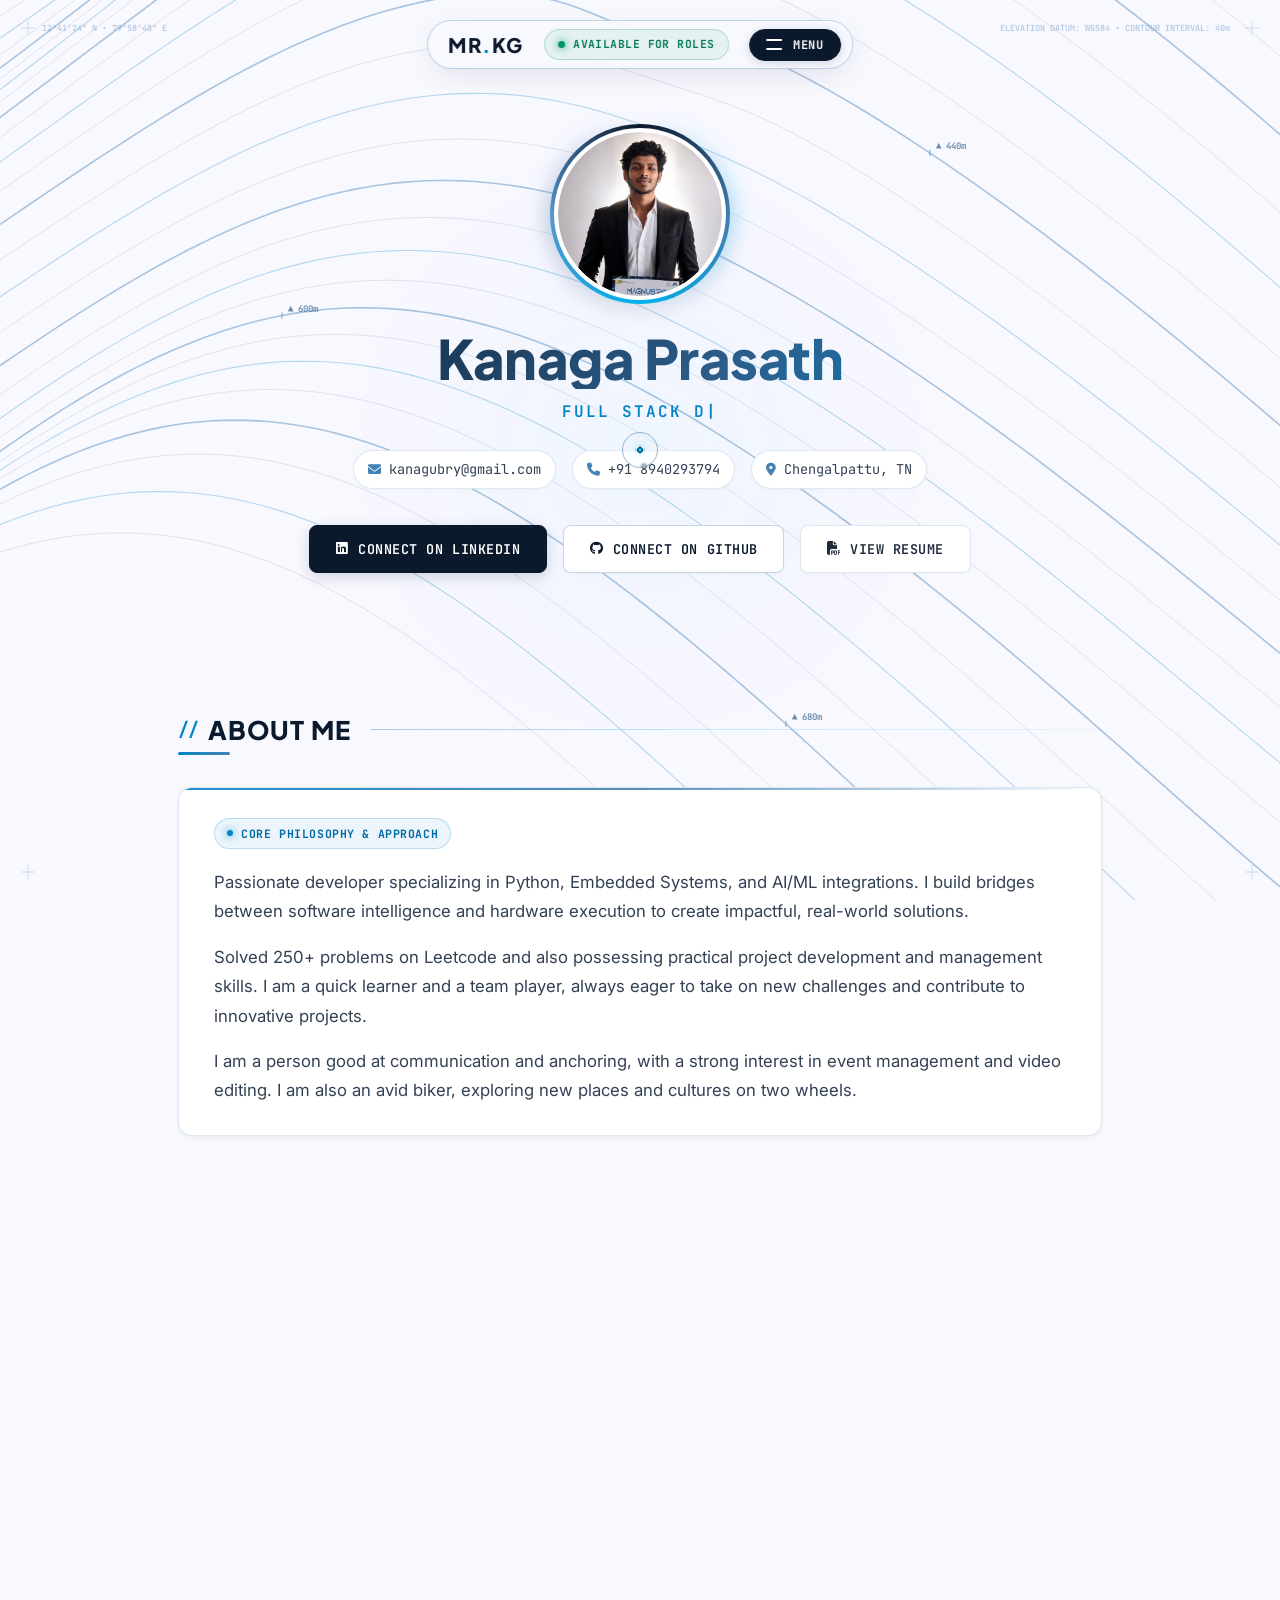
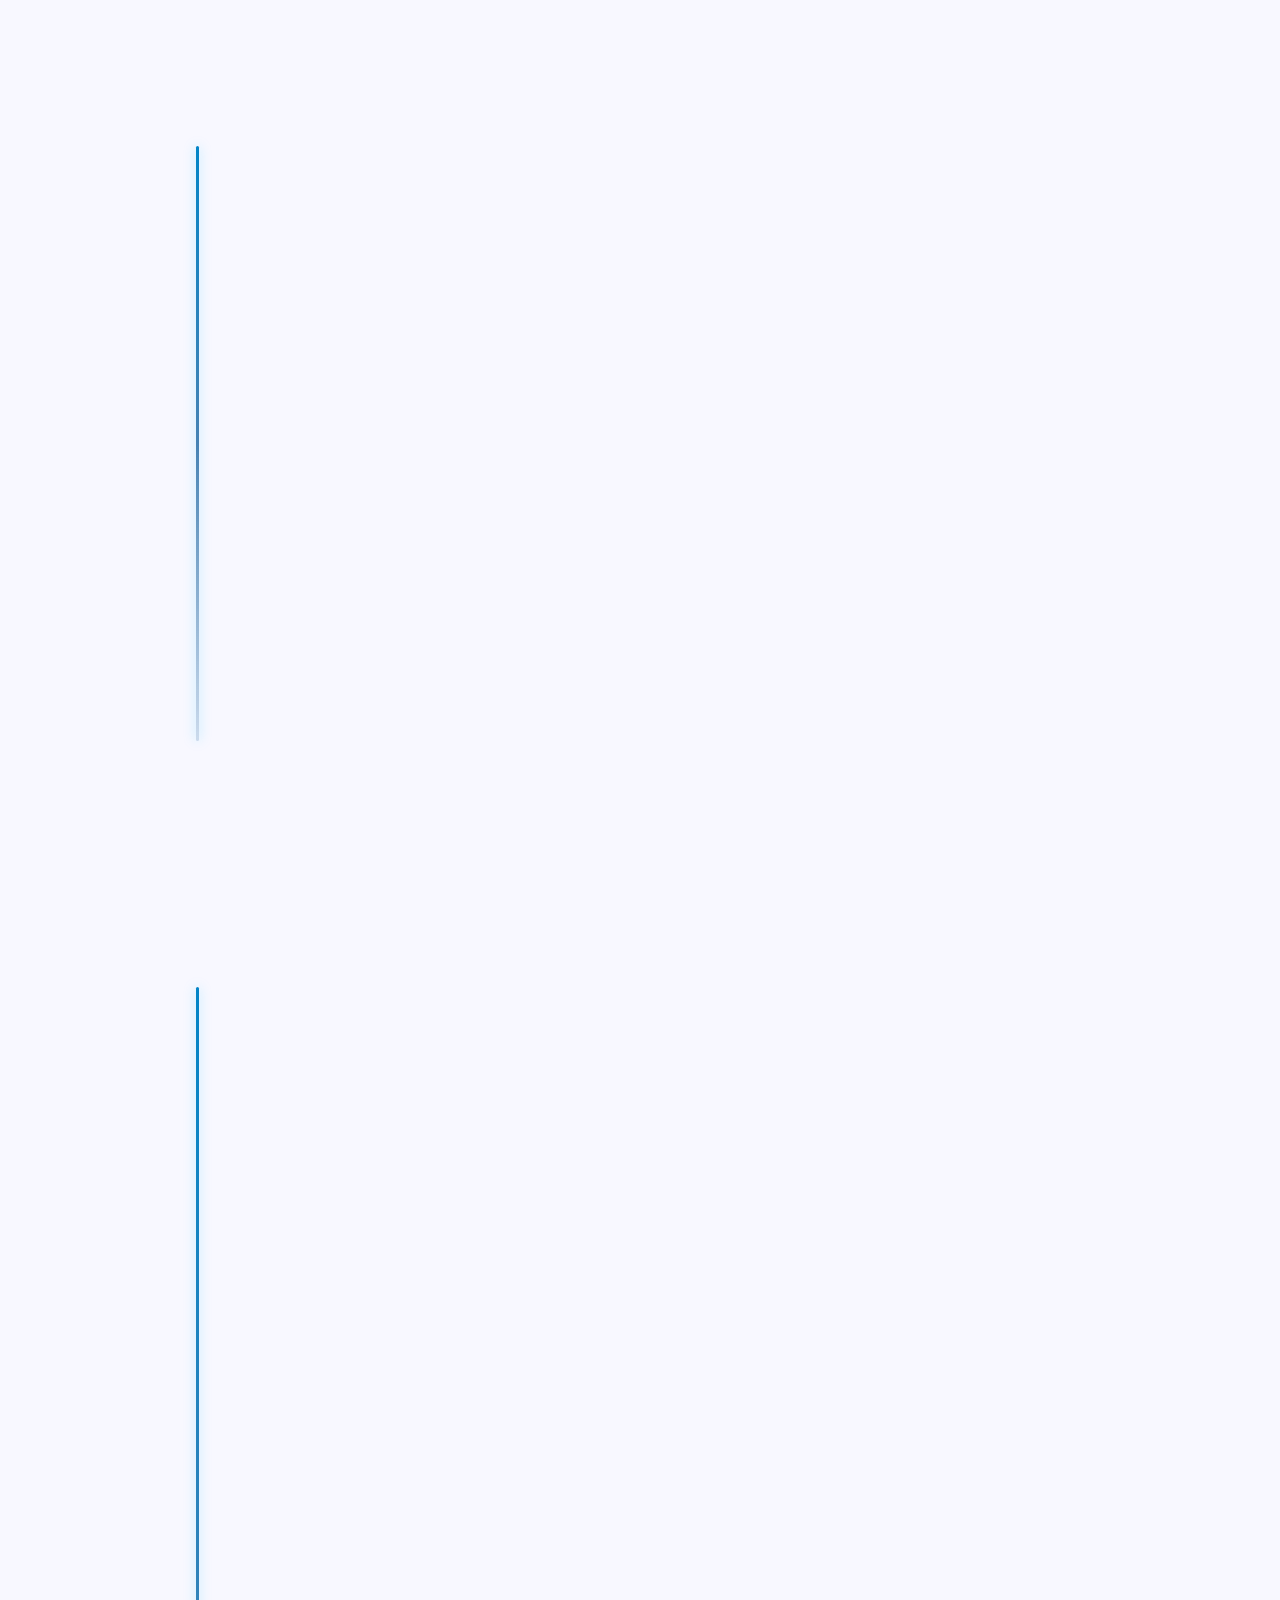
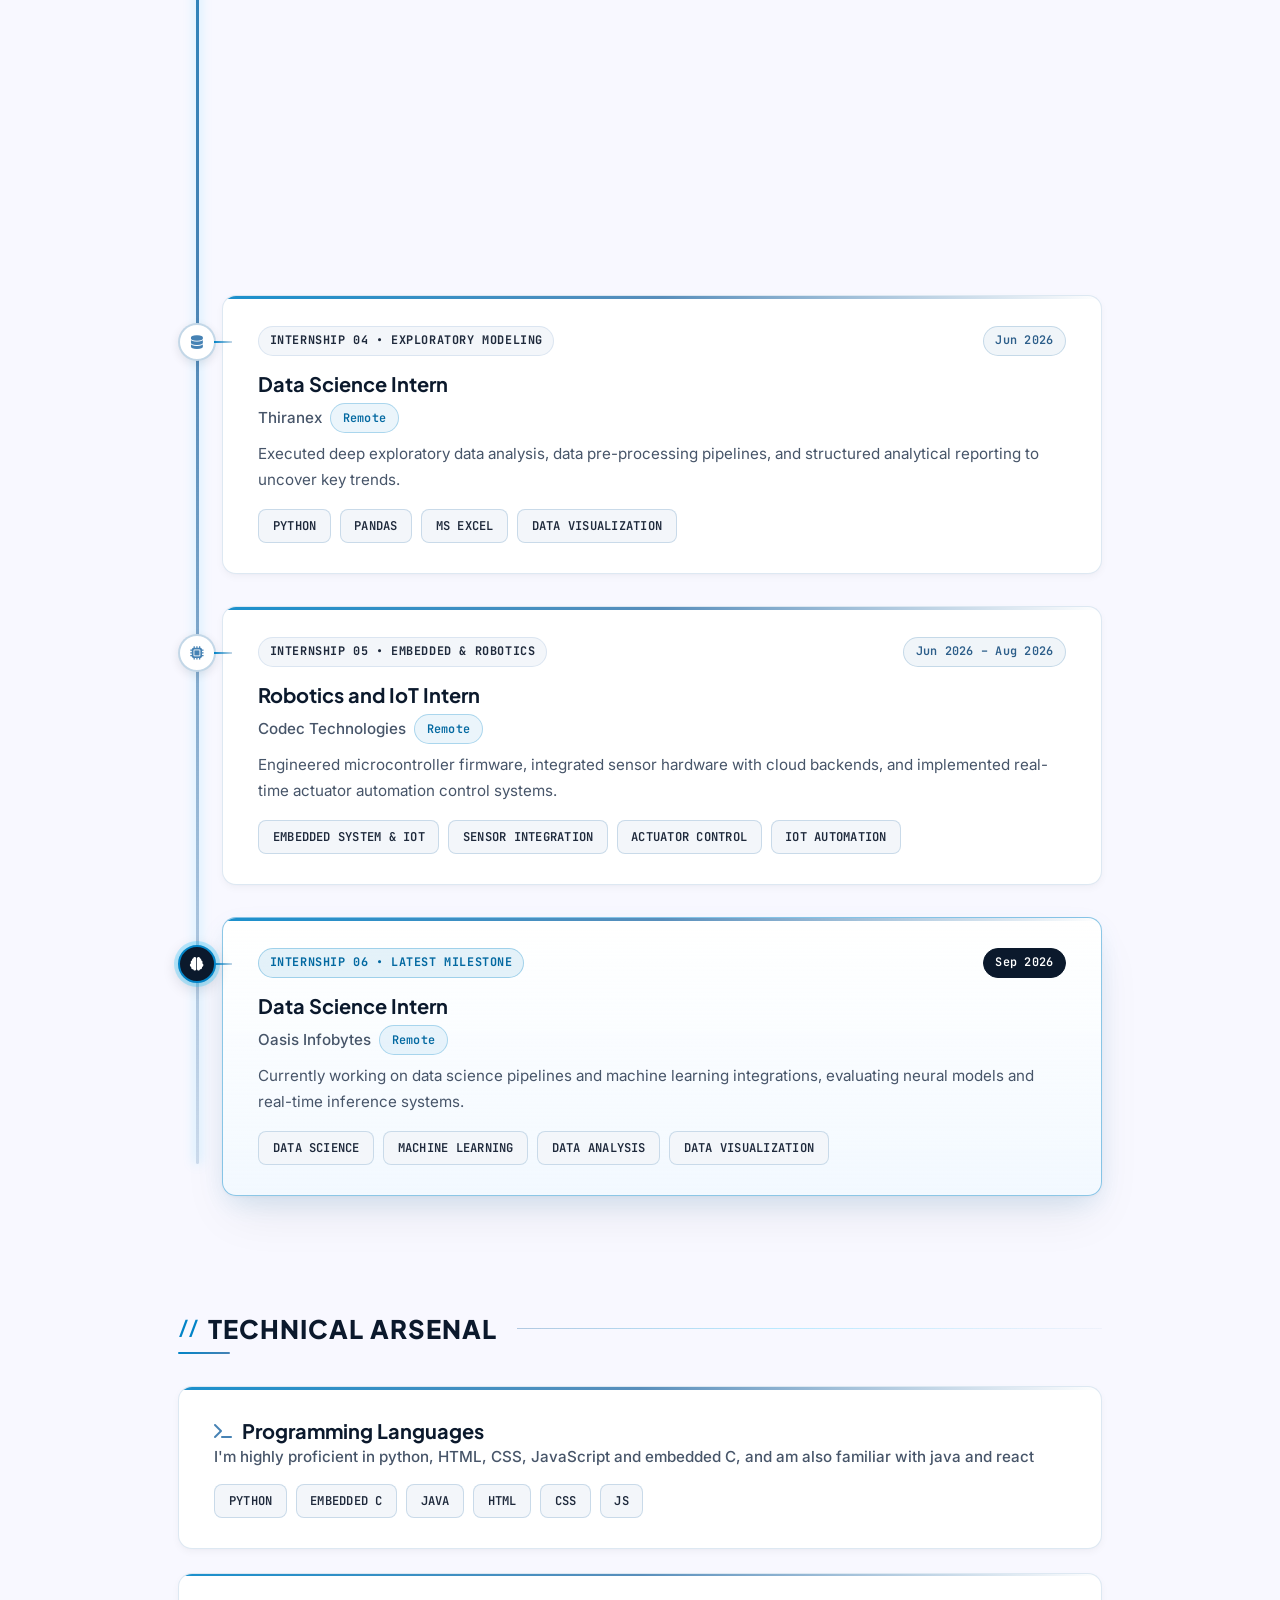
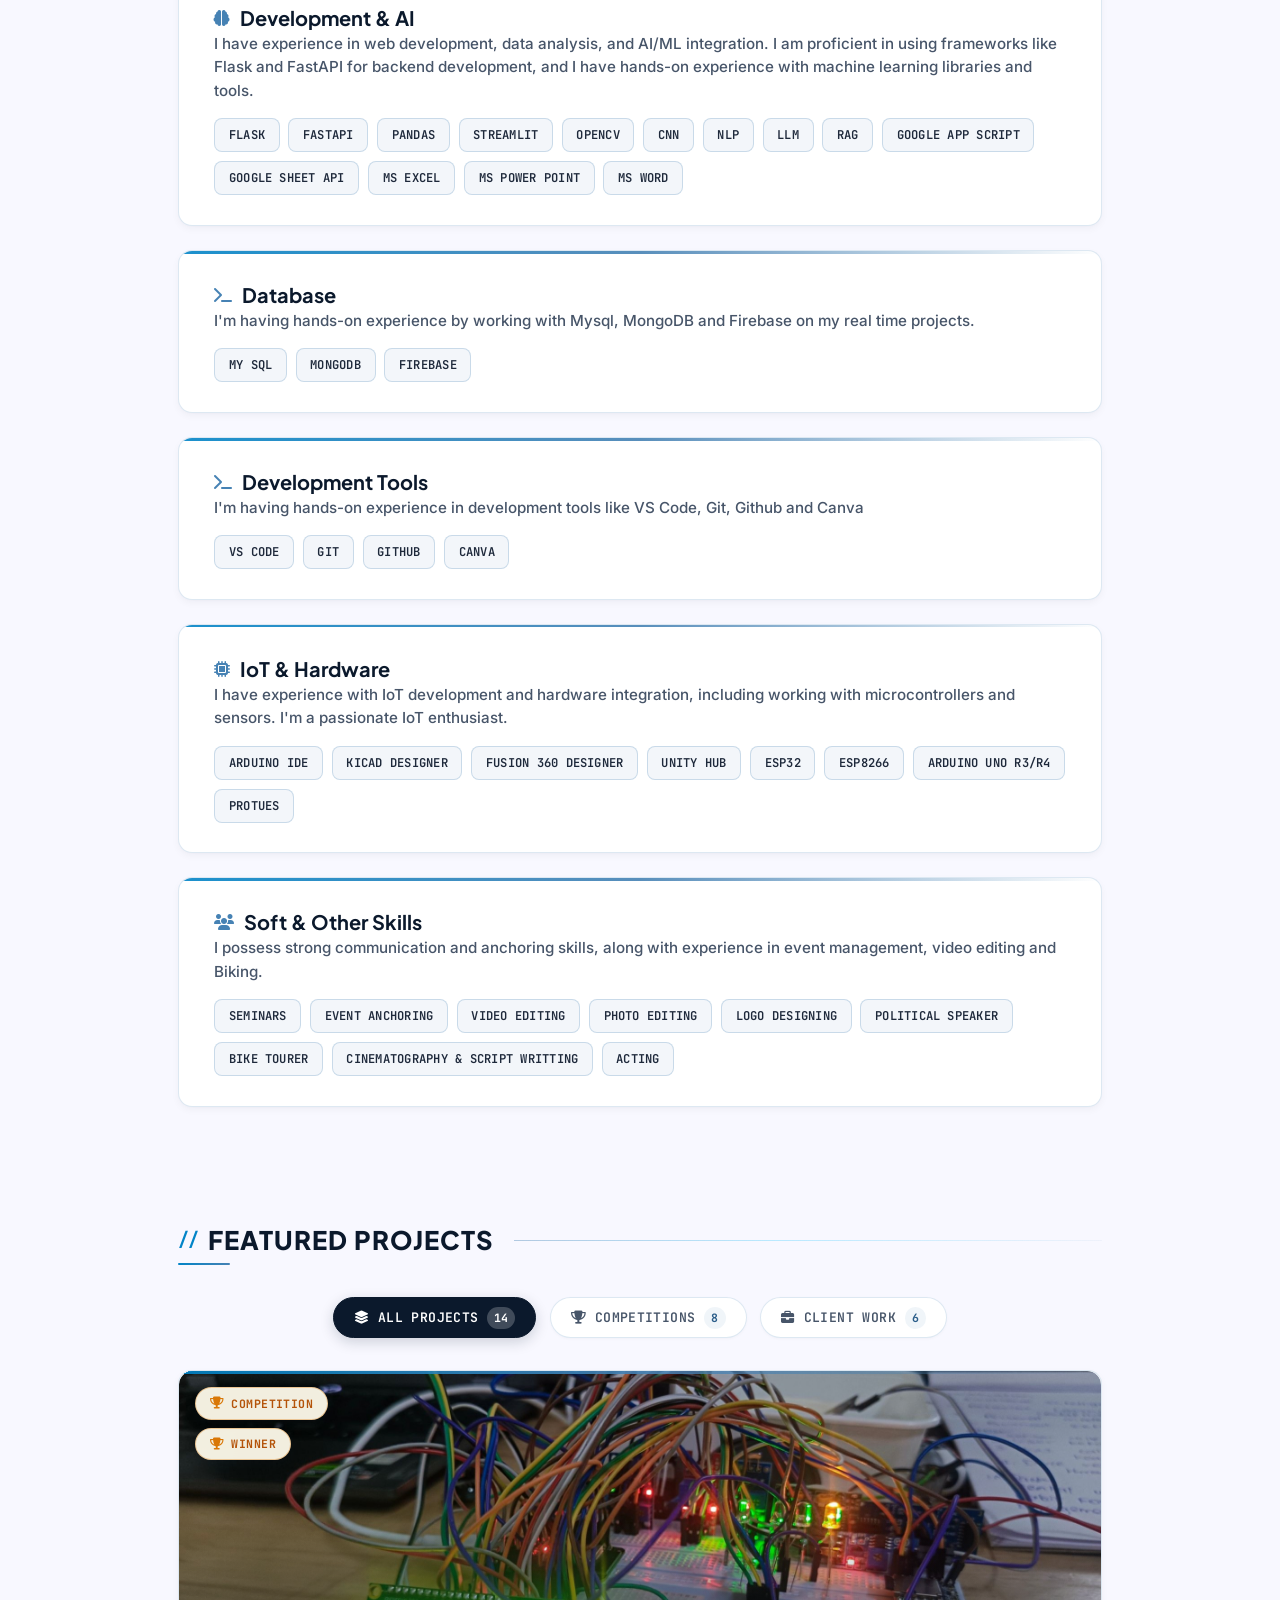
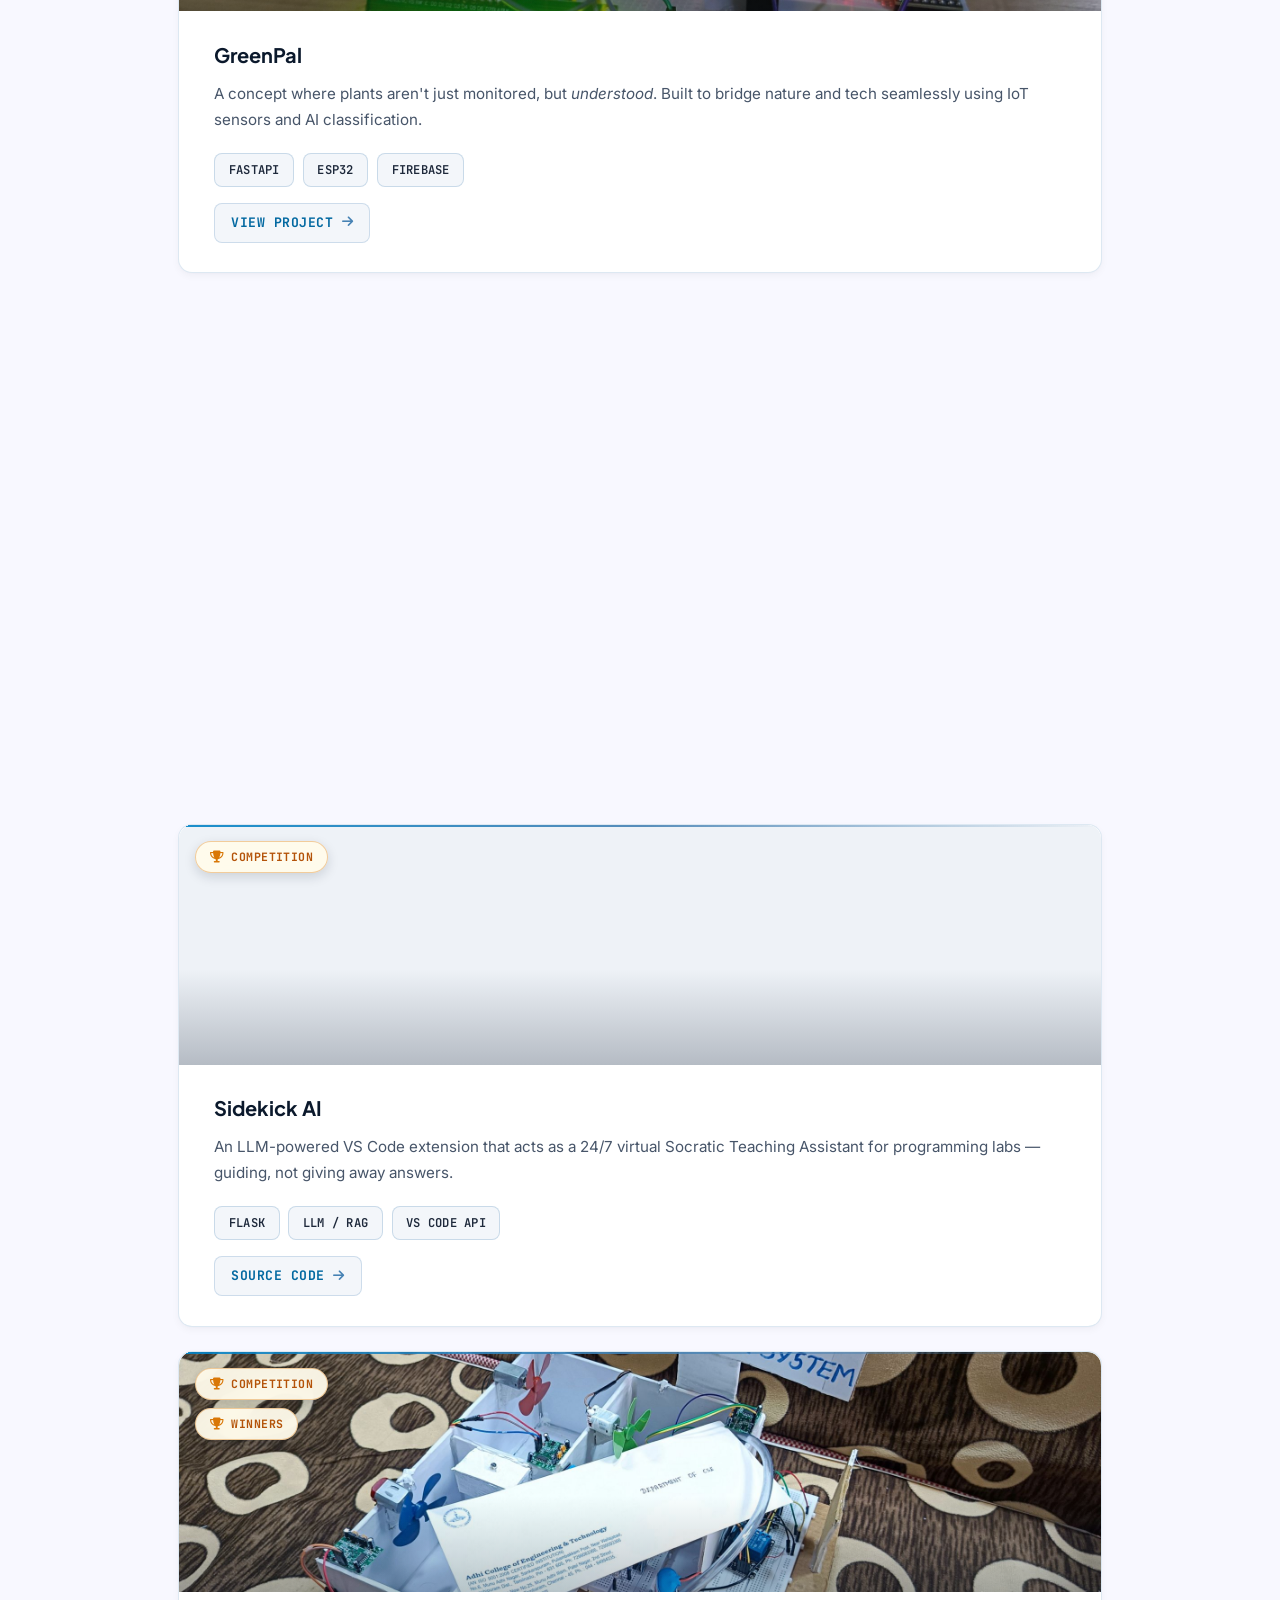
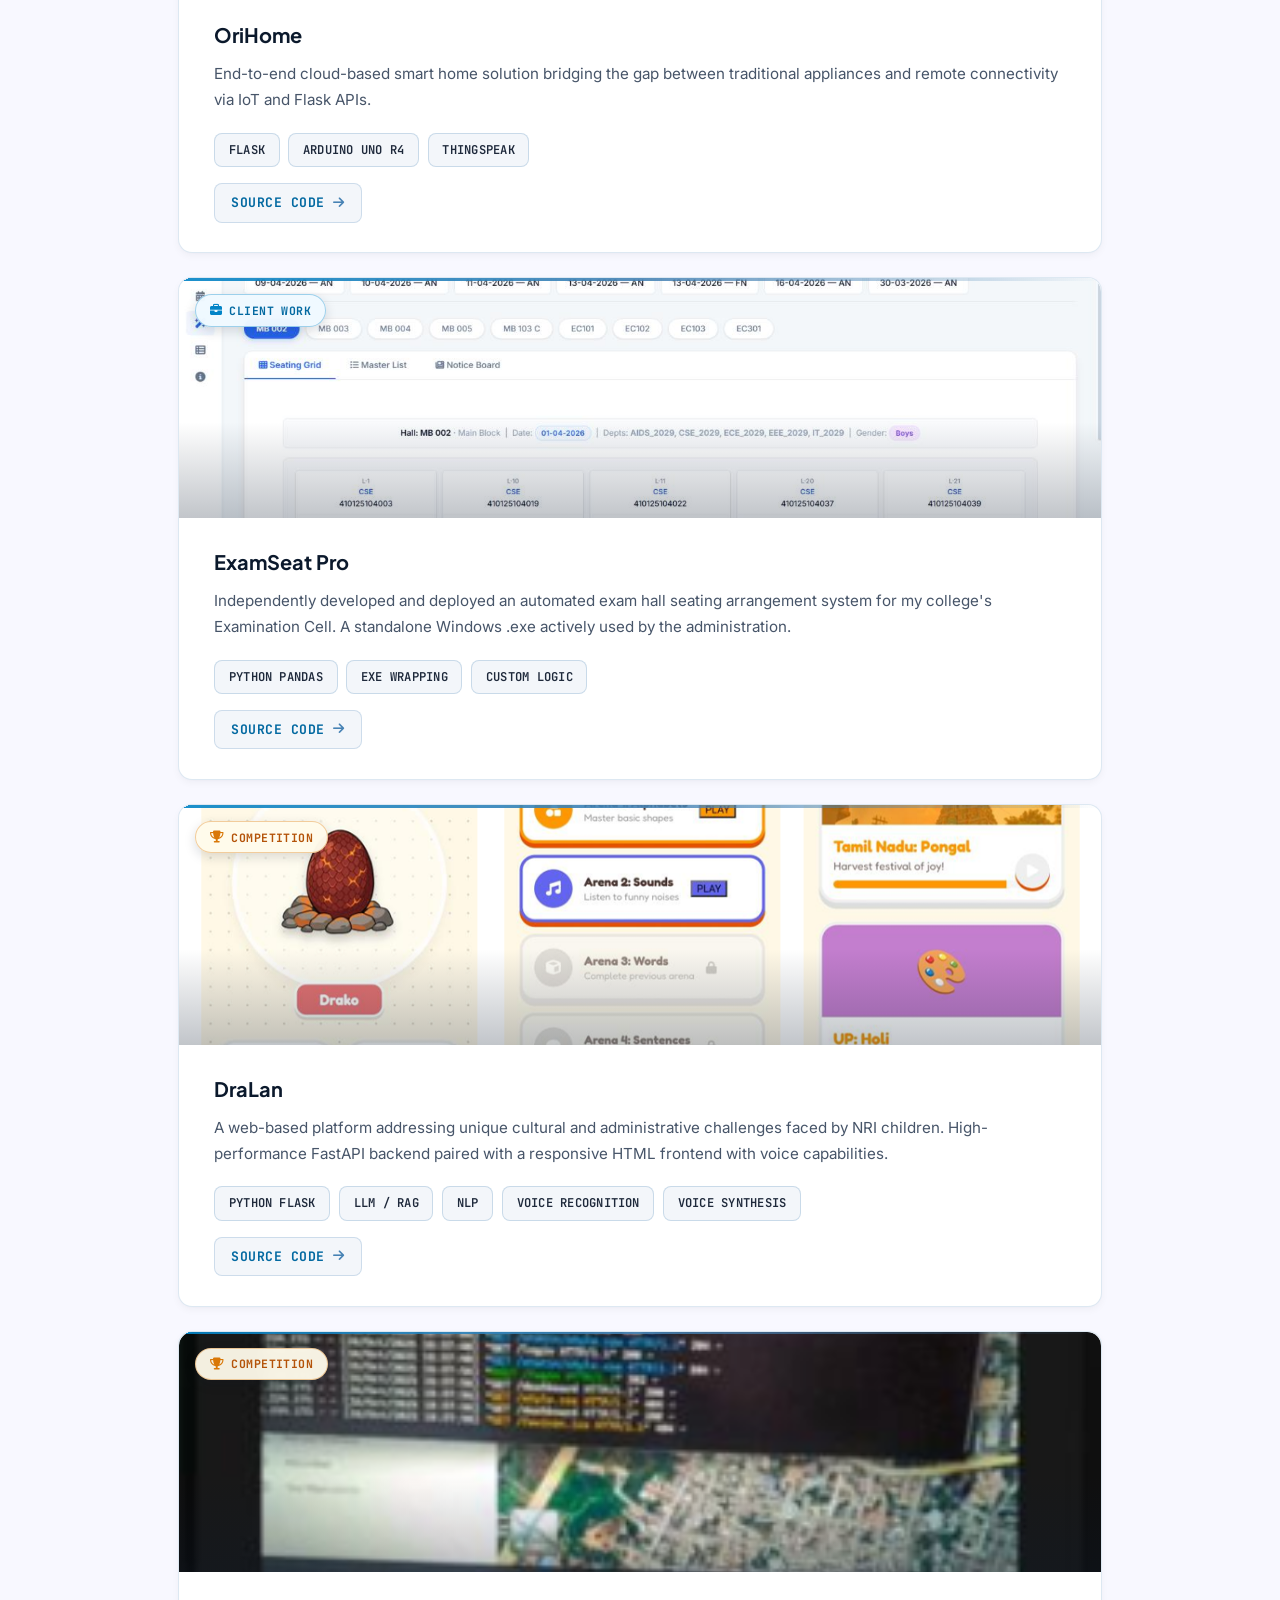
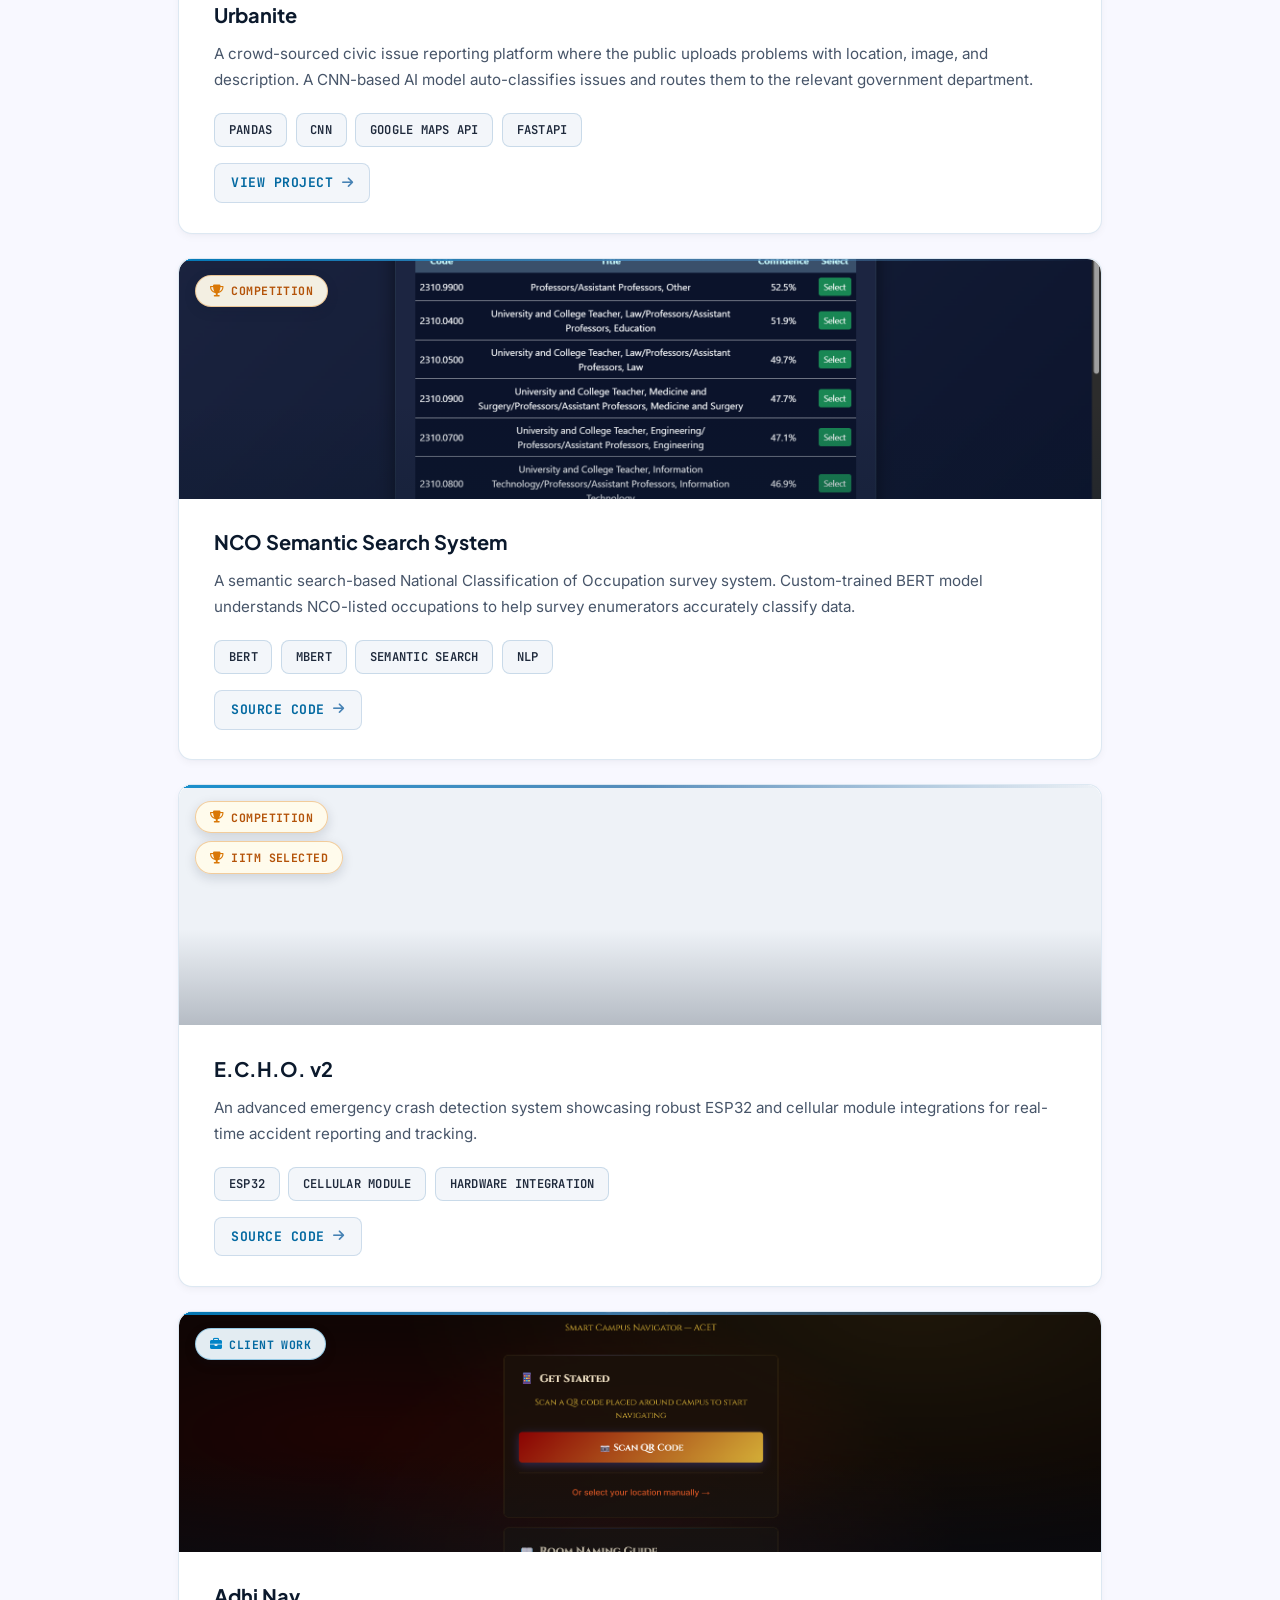
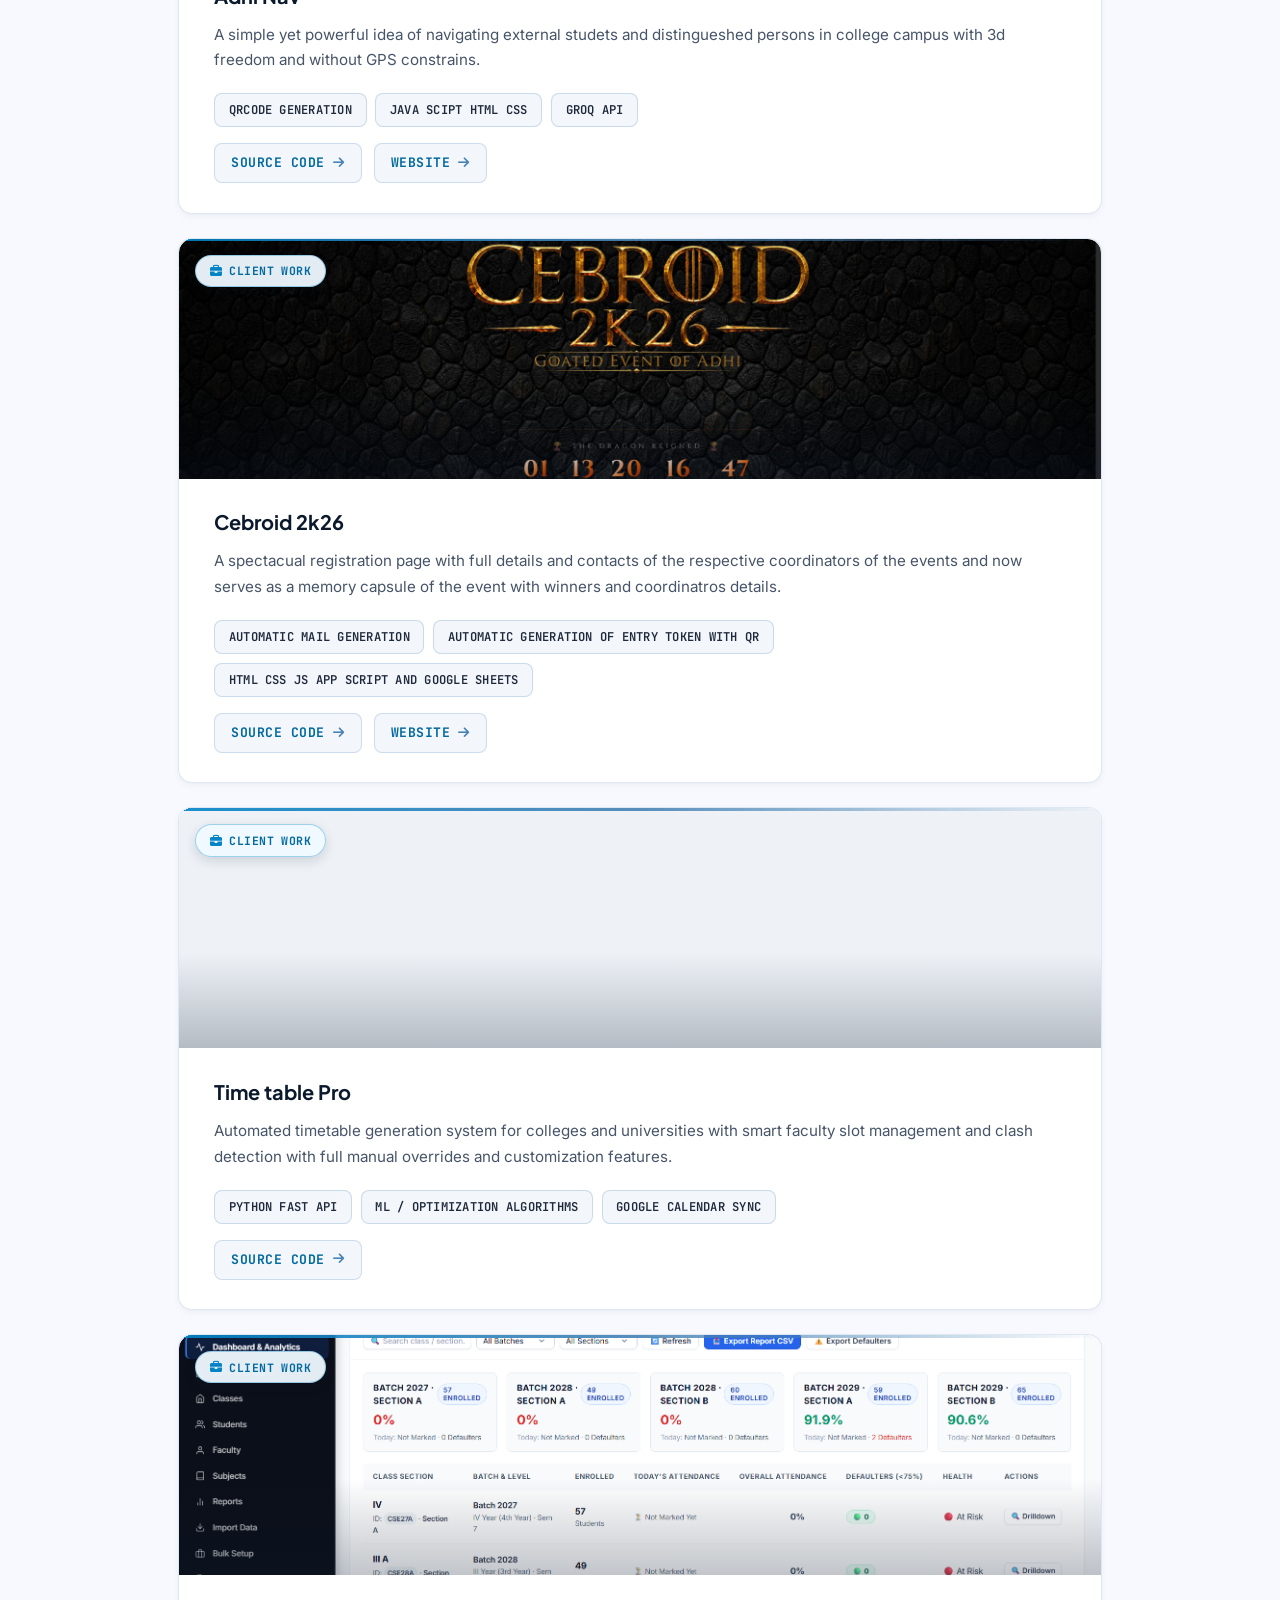
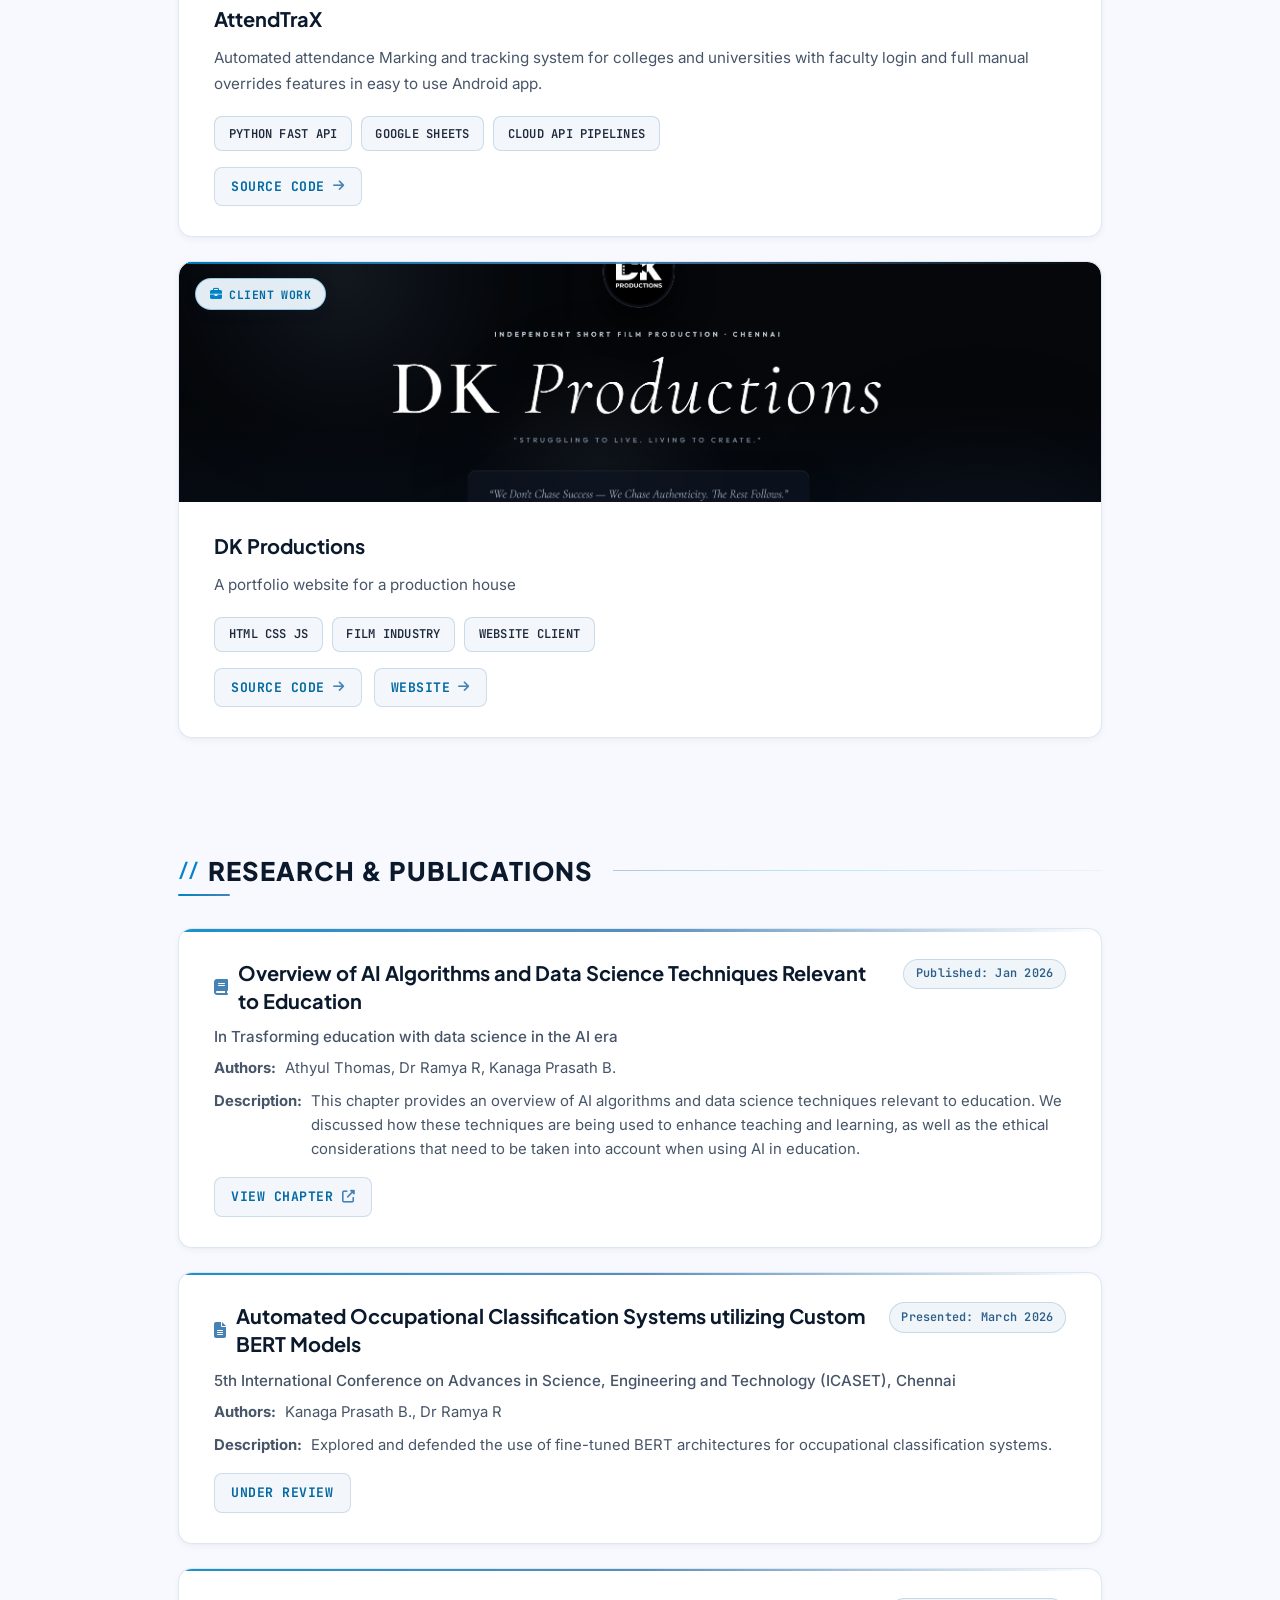
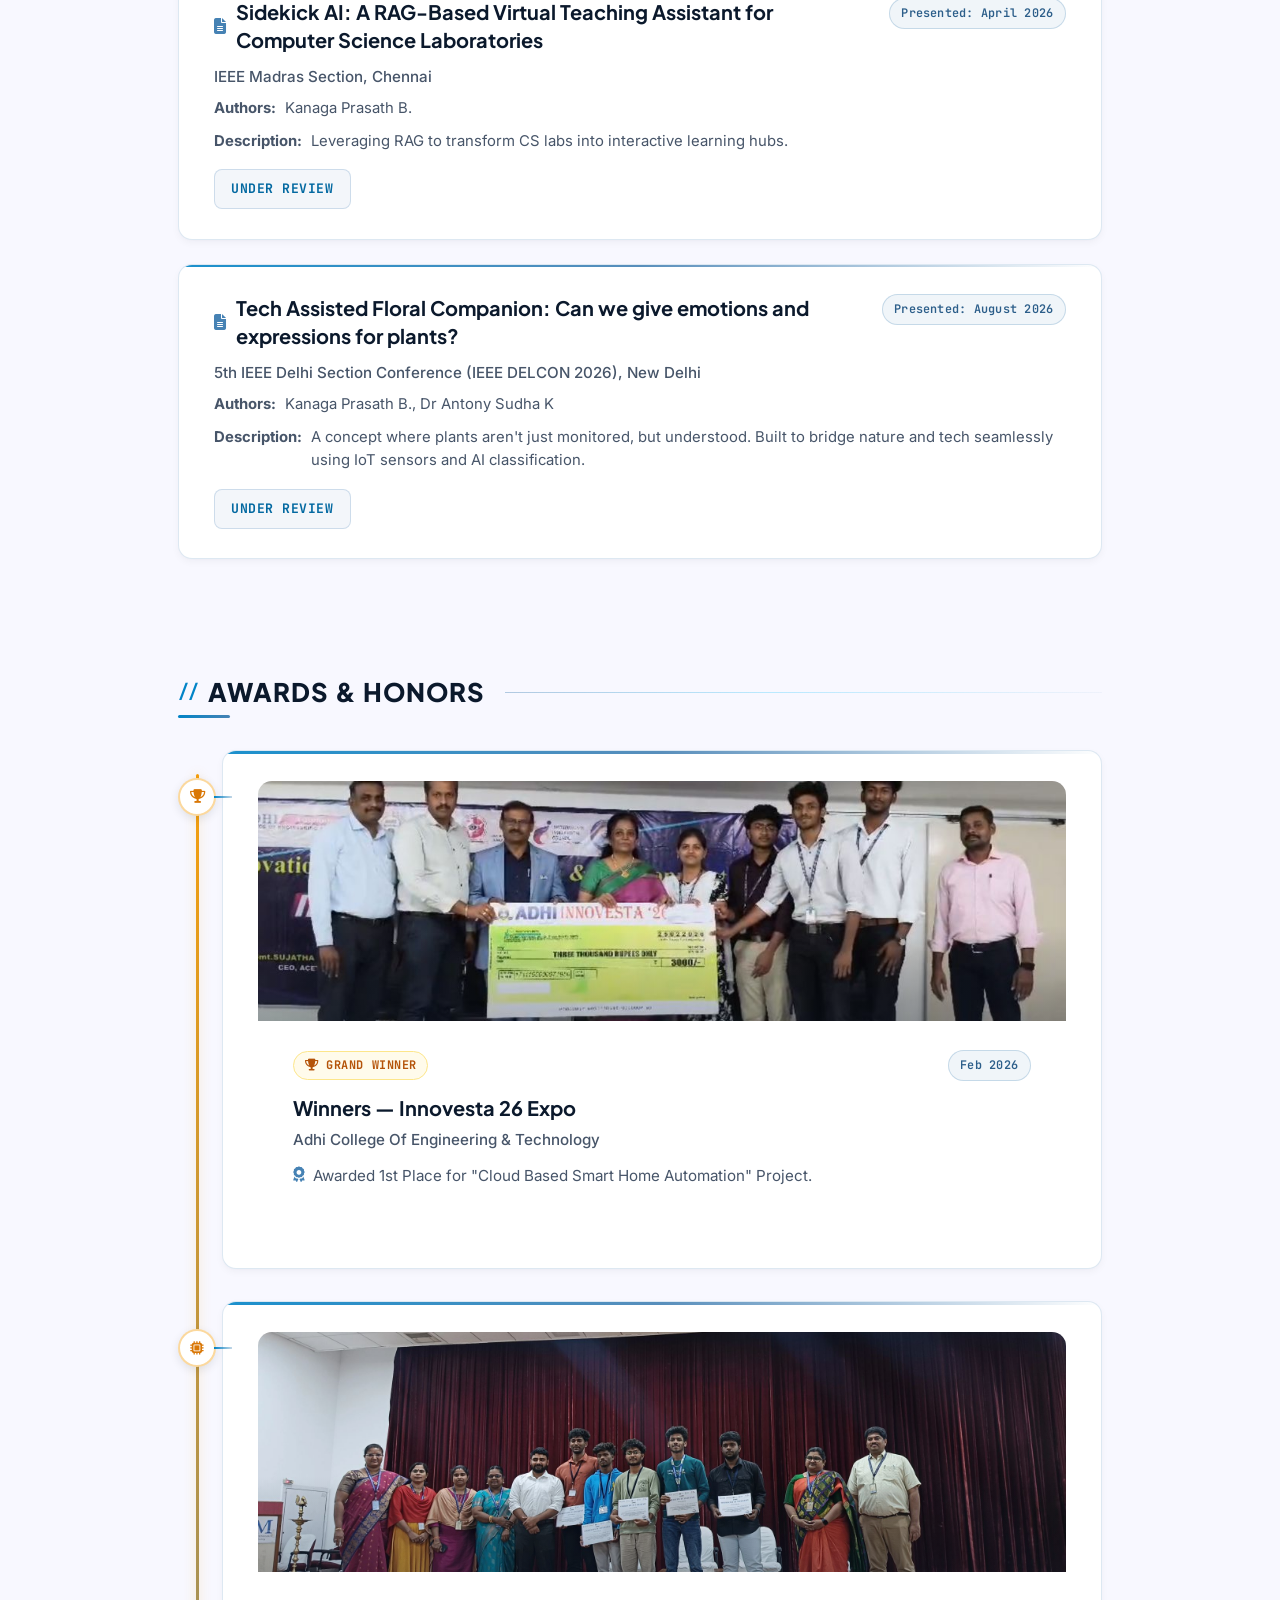
==== commit 8bd02051: "Add meta description to index.html Added a new meta description for improved SEO." ====
--- a/index.html
+++ b/index.html
@@ -5,6 +5,7 @@
     <meta name="viewport" content="width=device-width, initial-scale=1.0">
      <link rel="icon" type="png" href="IconTTL.png">
     <title>Kanaga Prasath's Portfolio | Full Stack Developer & IoT Engineer</title>
+    <meta name="description" content="Welcome to Kanaga Prasath's portfolio. Explore my projects in full-stack web development, IoT, and software engineering.">
     <meta name="description" content="Portfolio of Kanaga Prasath — Full Stack Developer, IoT Engineer, and AI/ML enthusiast from Tamil Nadu, India. Building bridges between software intelligence and hardware execution.">
     <meta name="theme-color" content="#f8f8ff">
 
